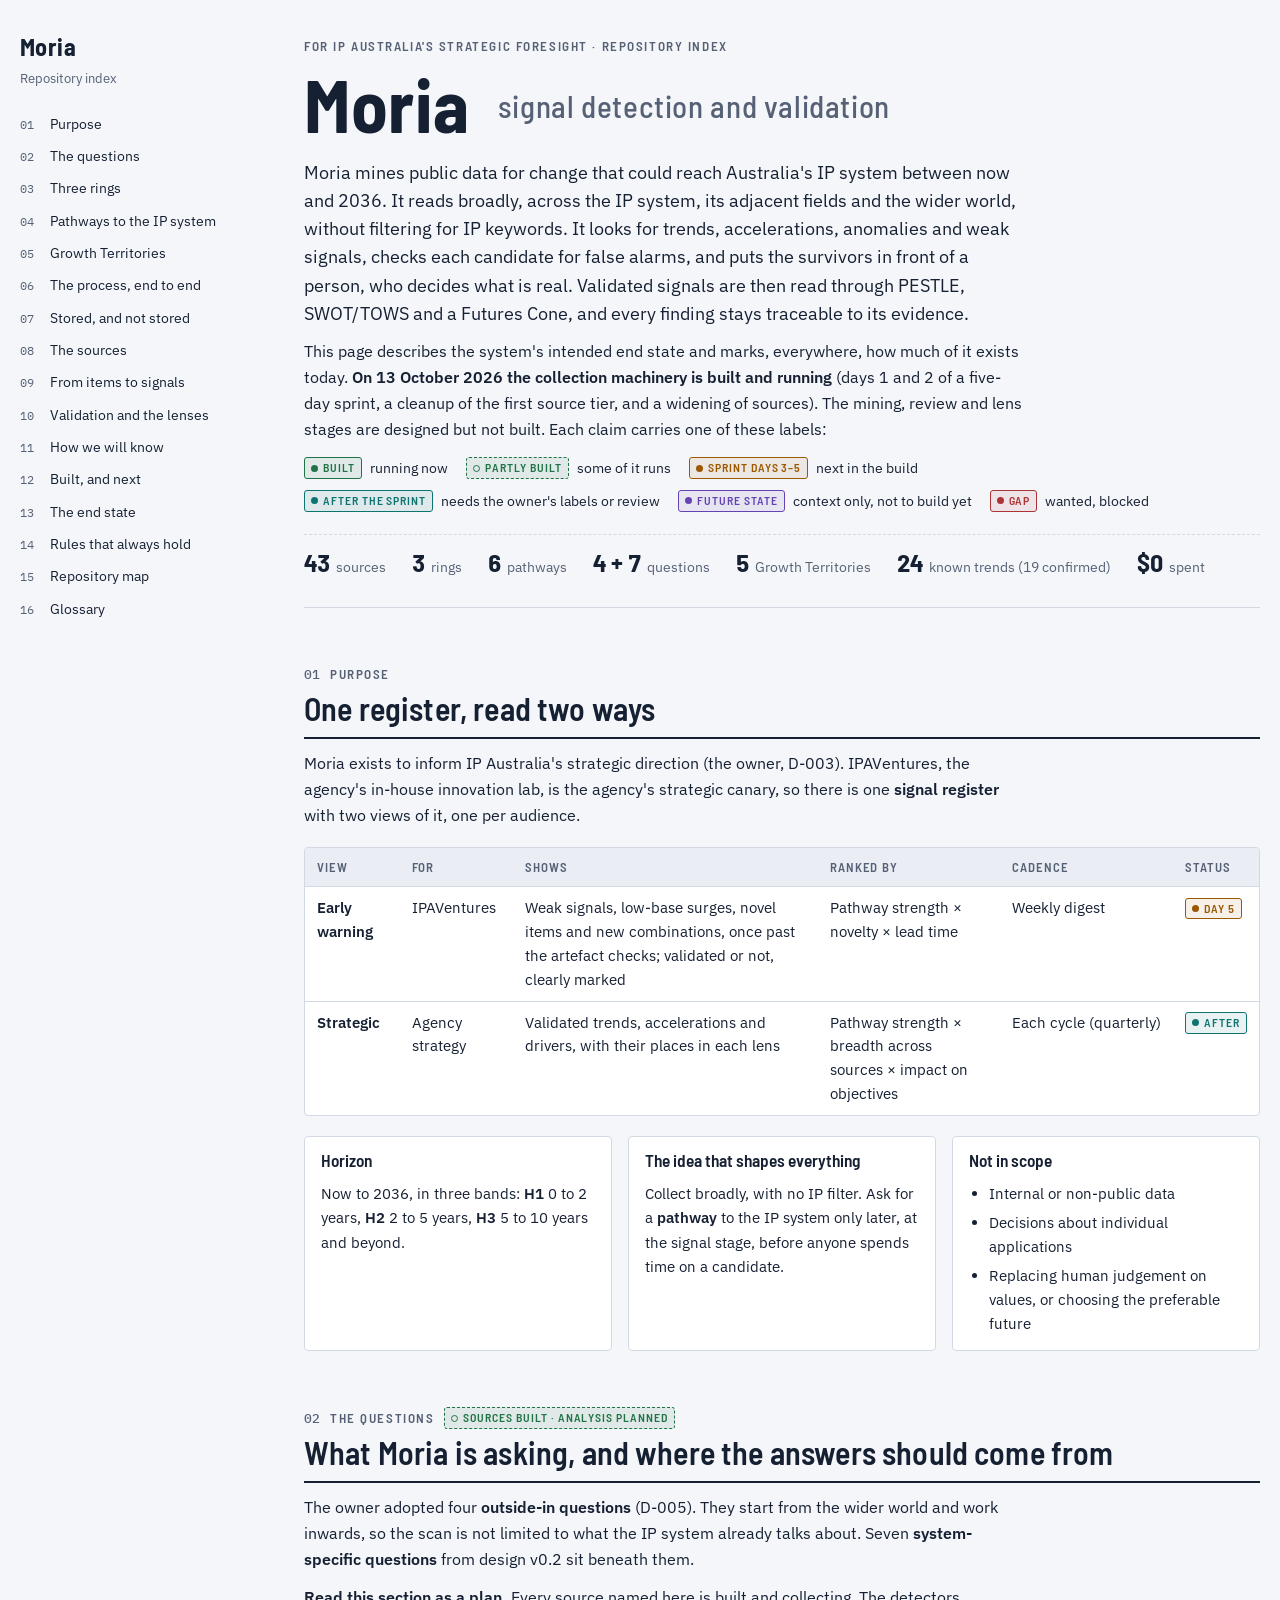
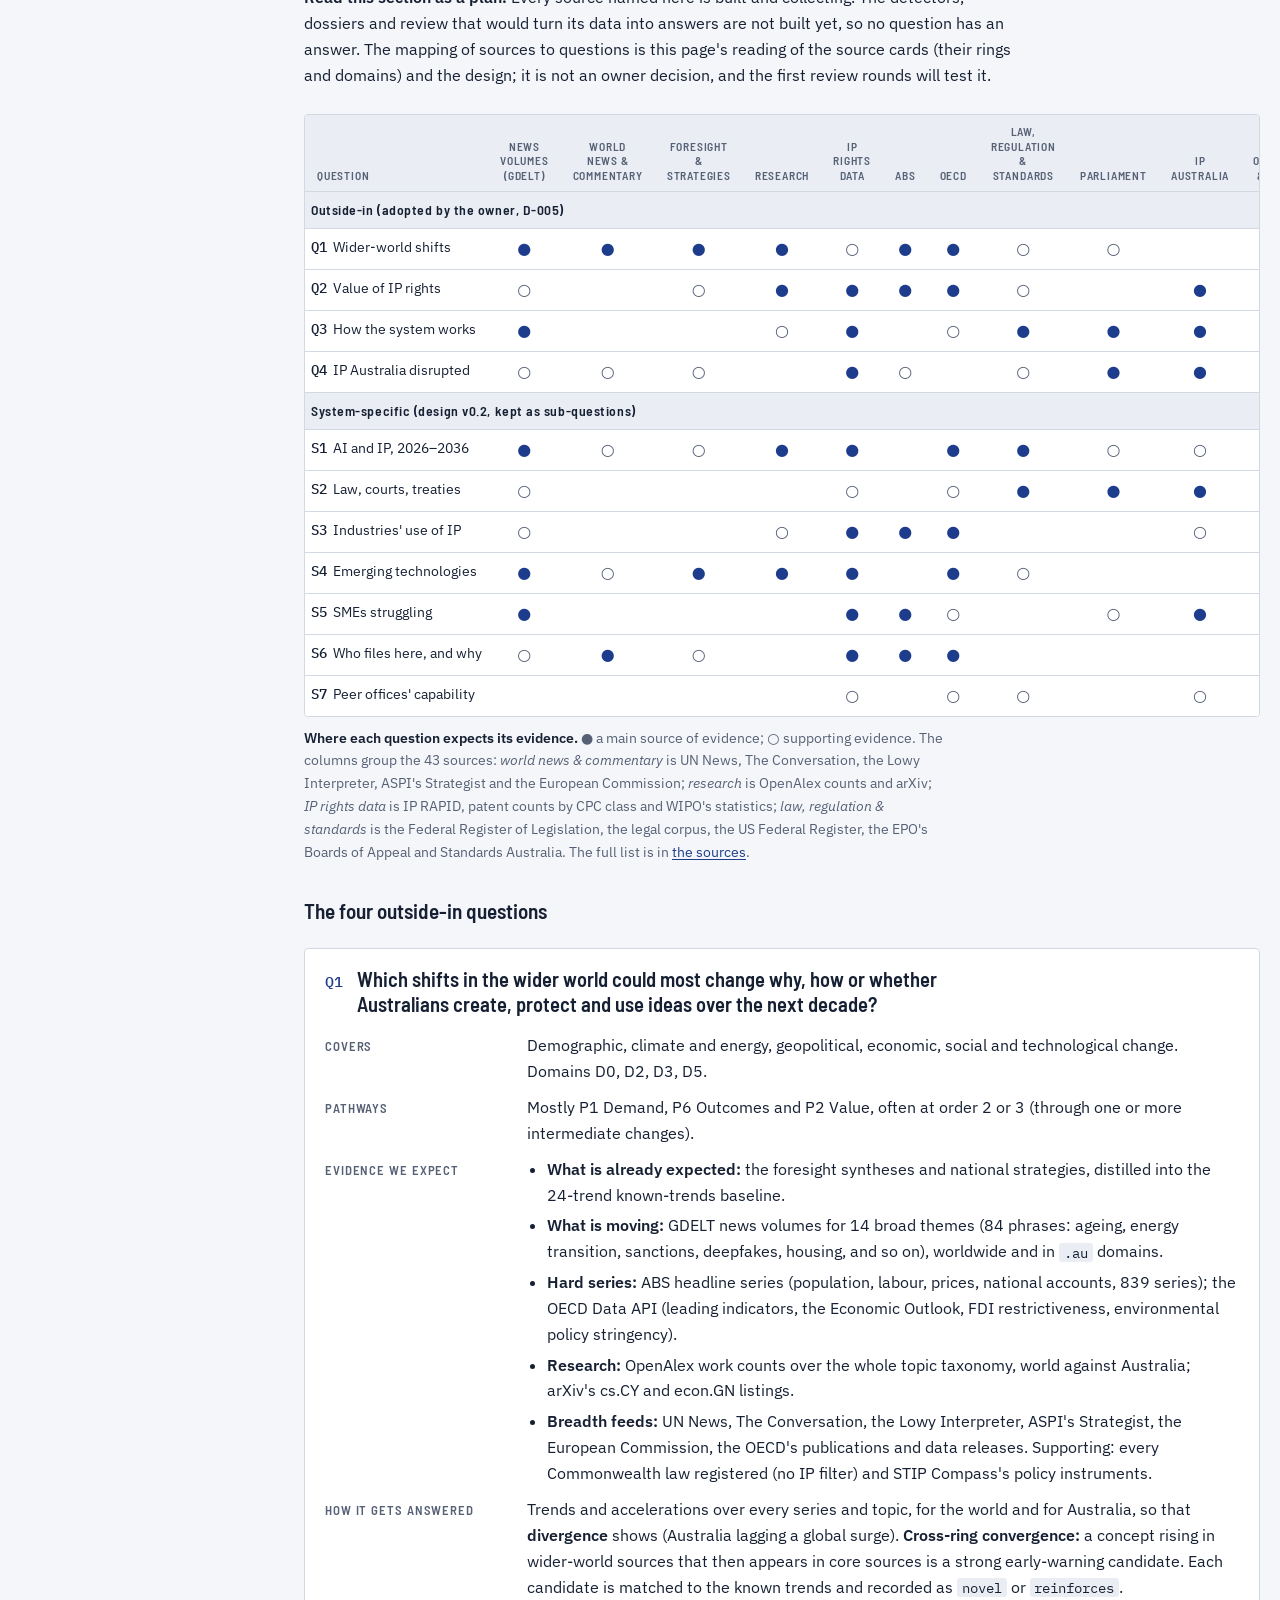
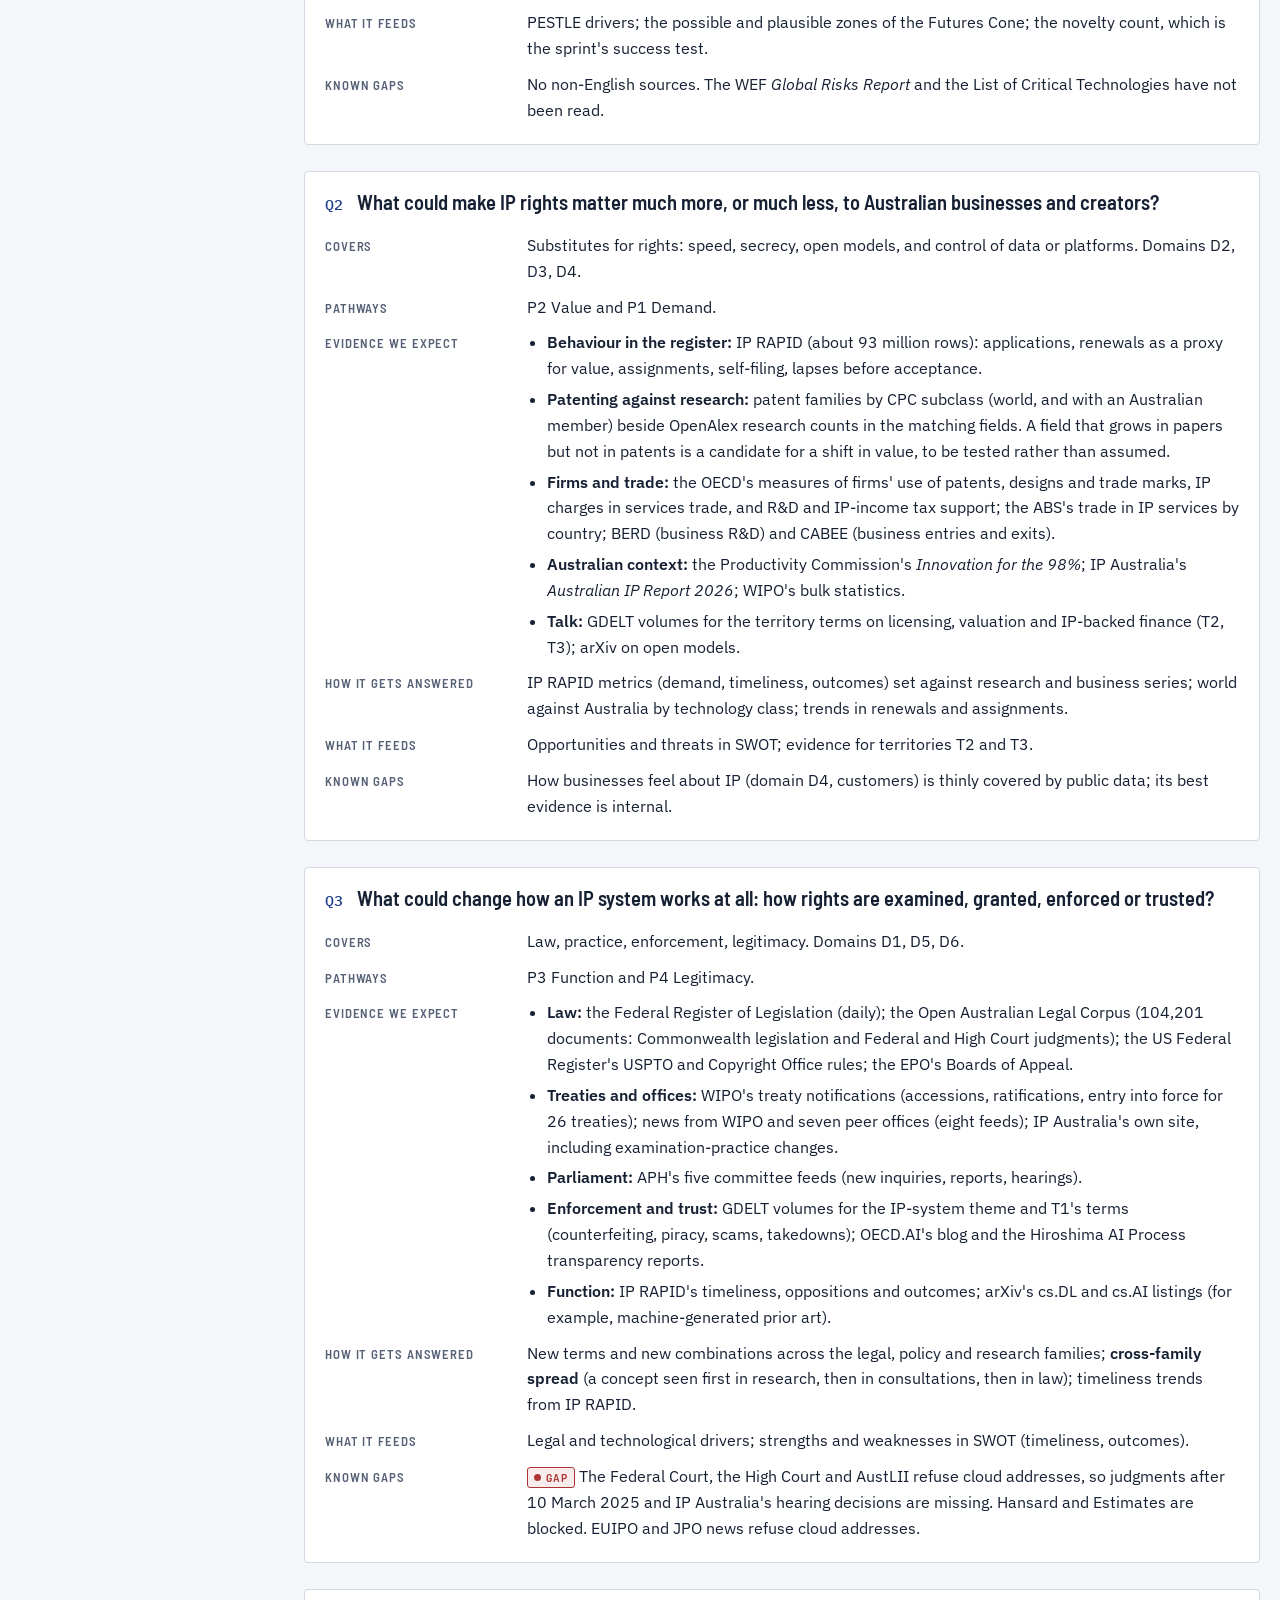
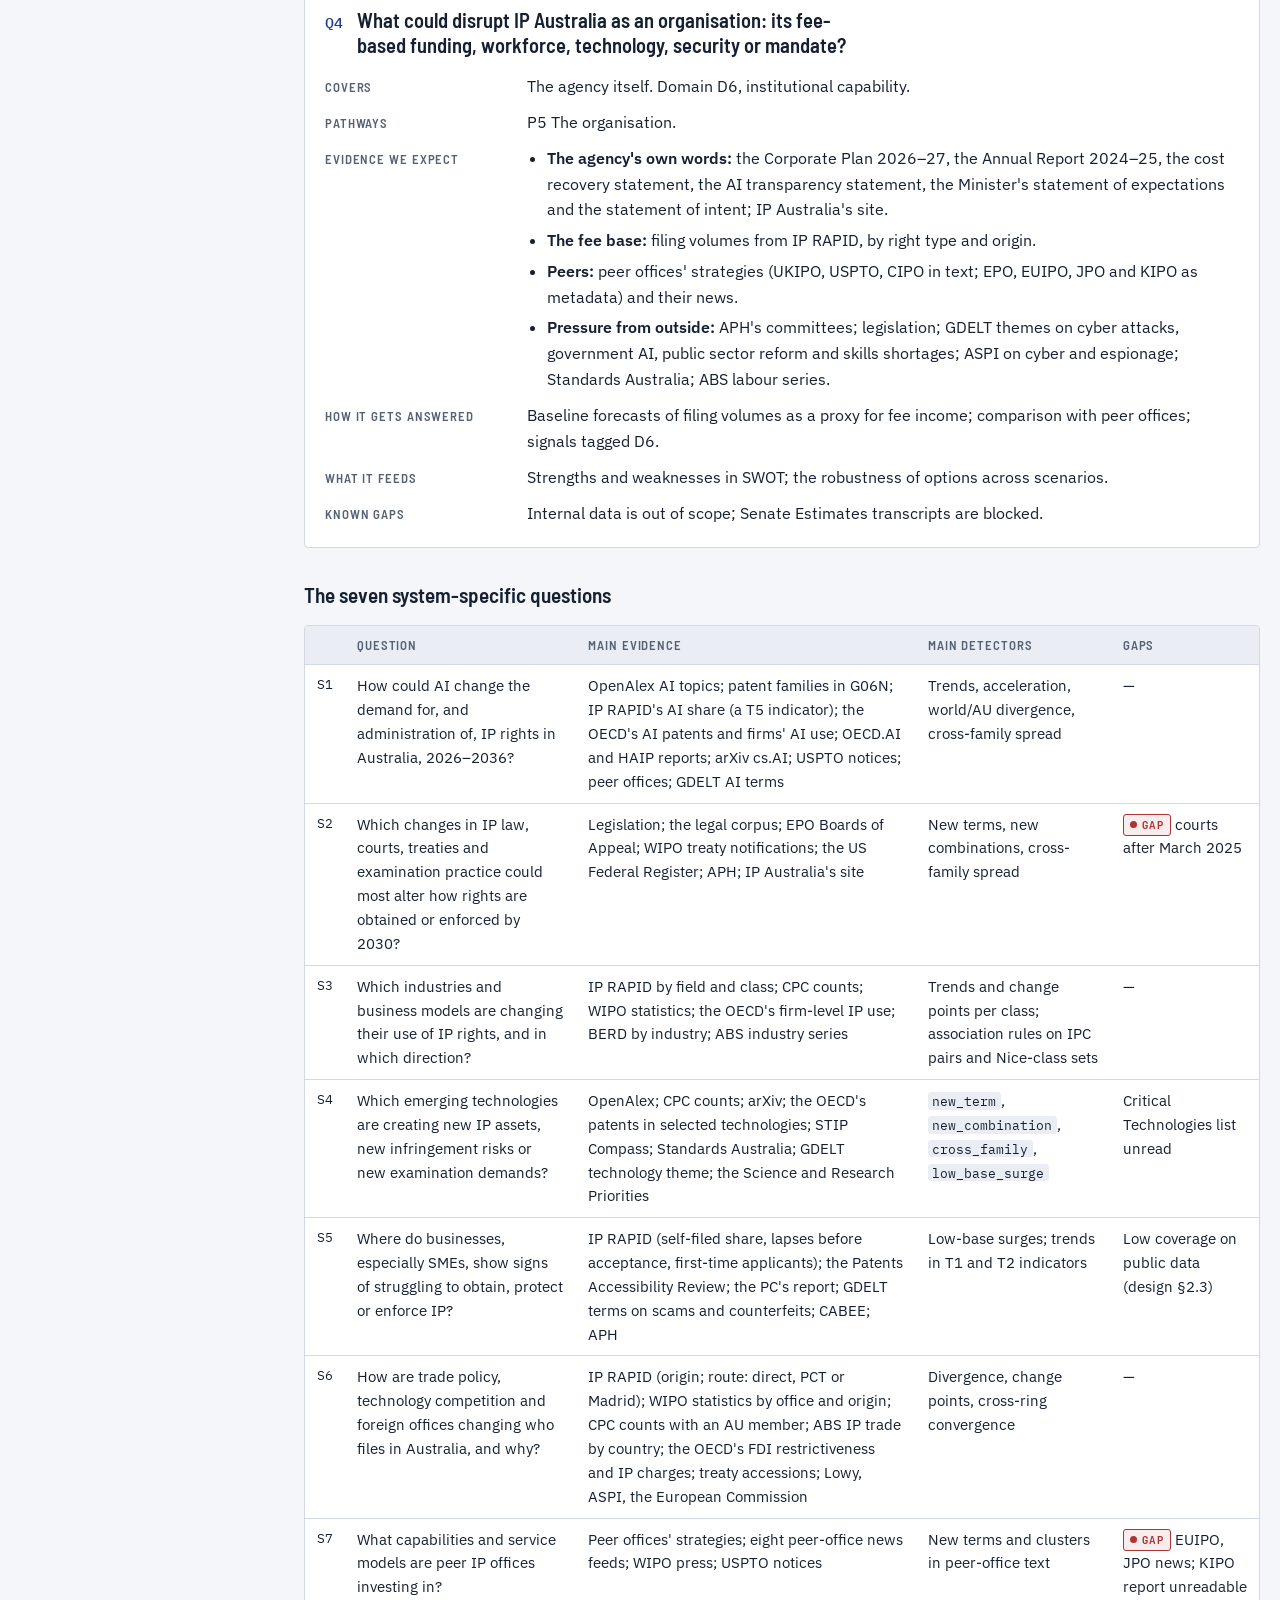
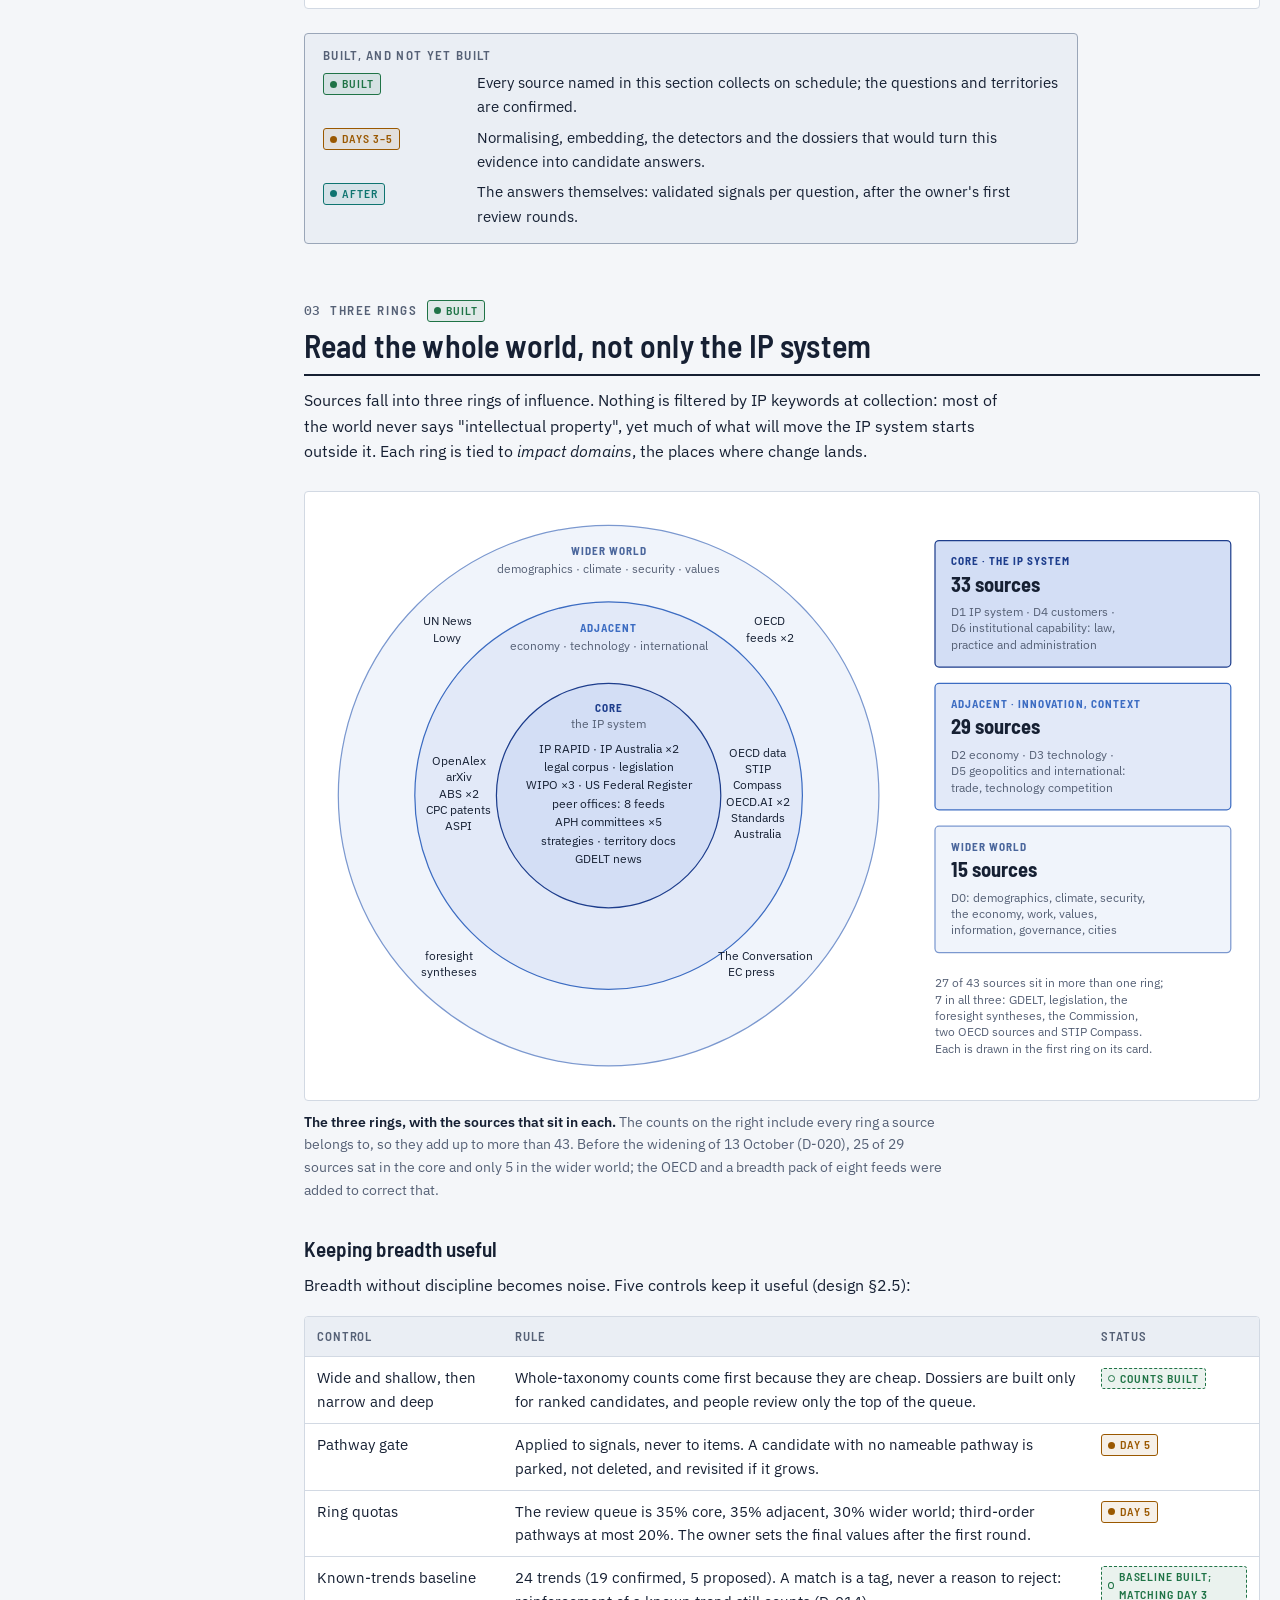
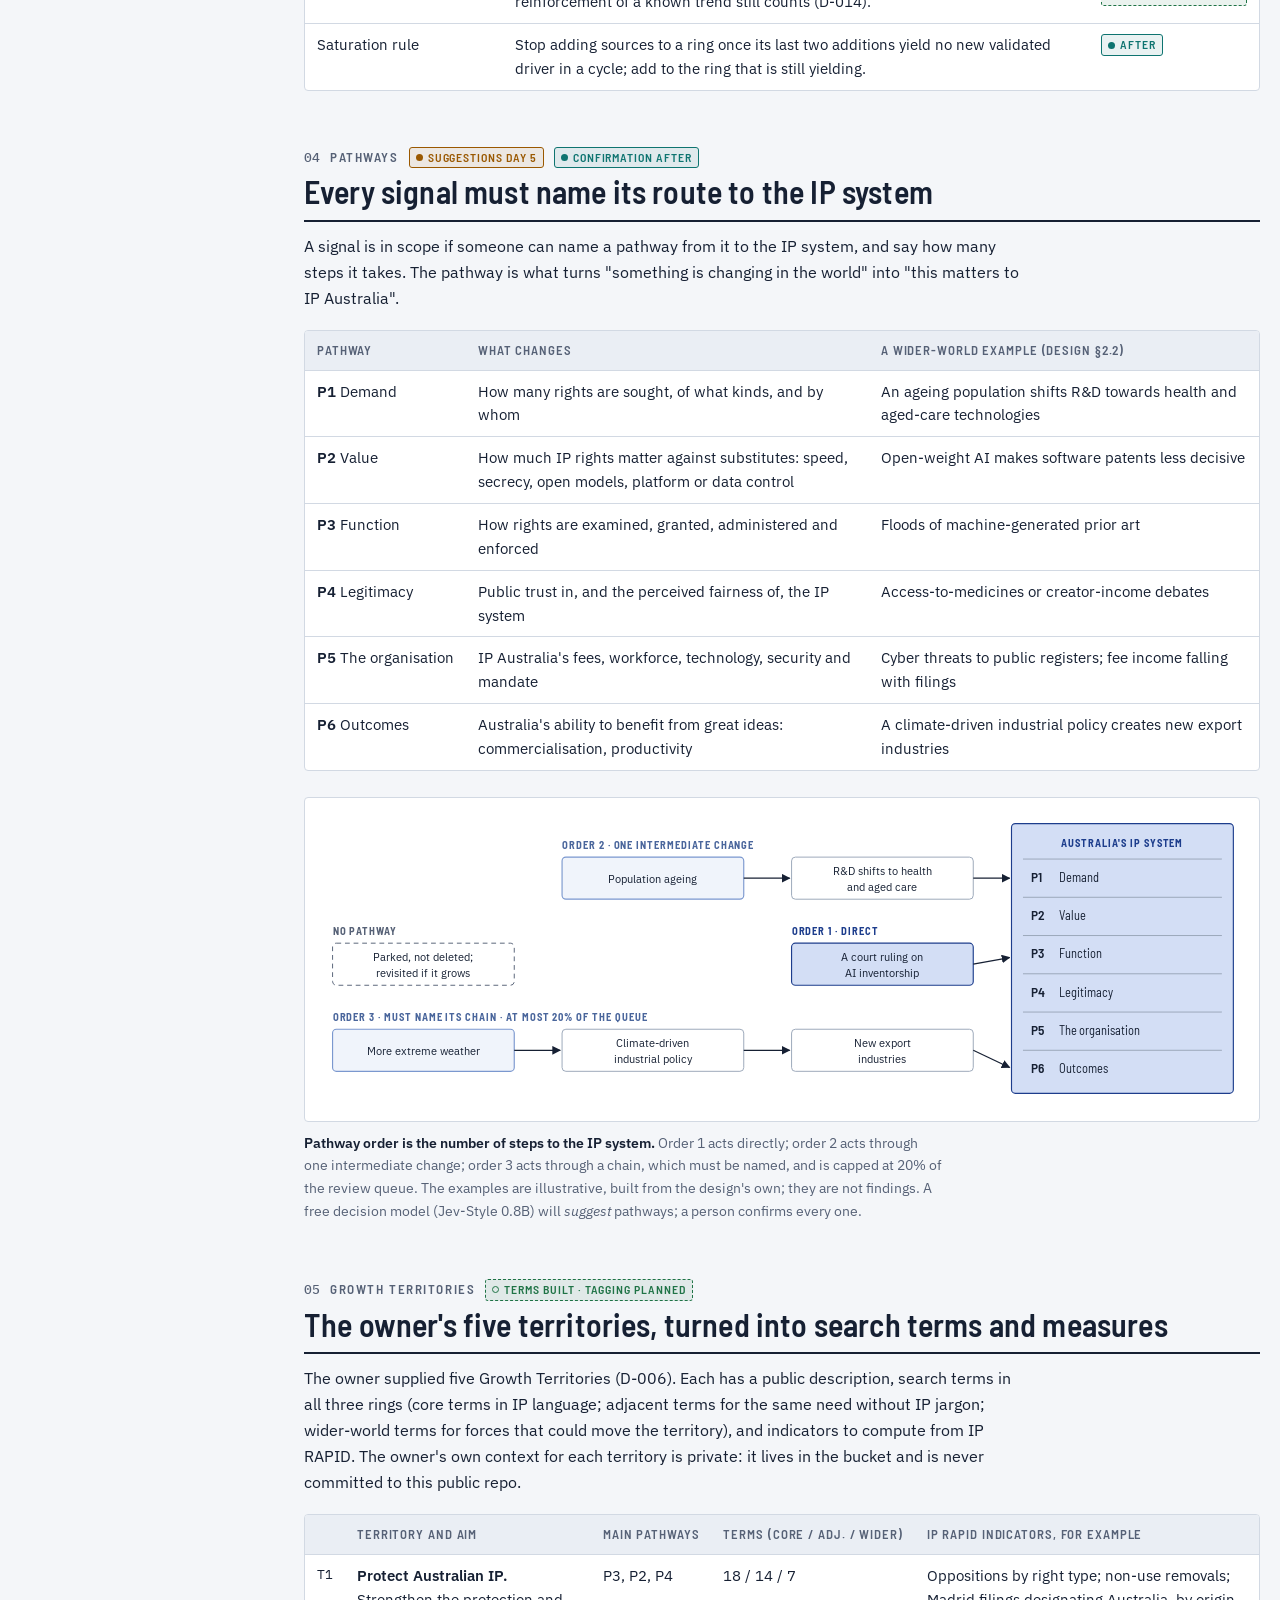
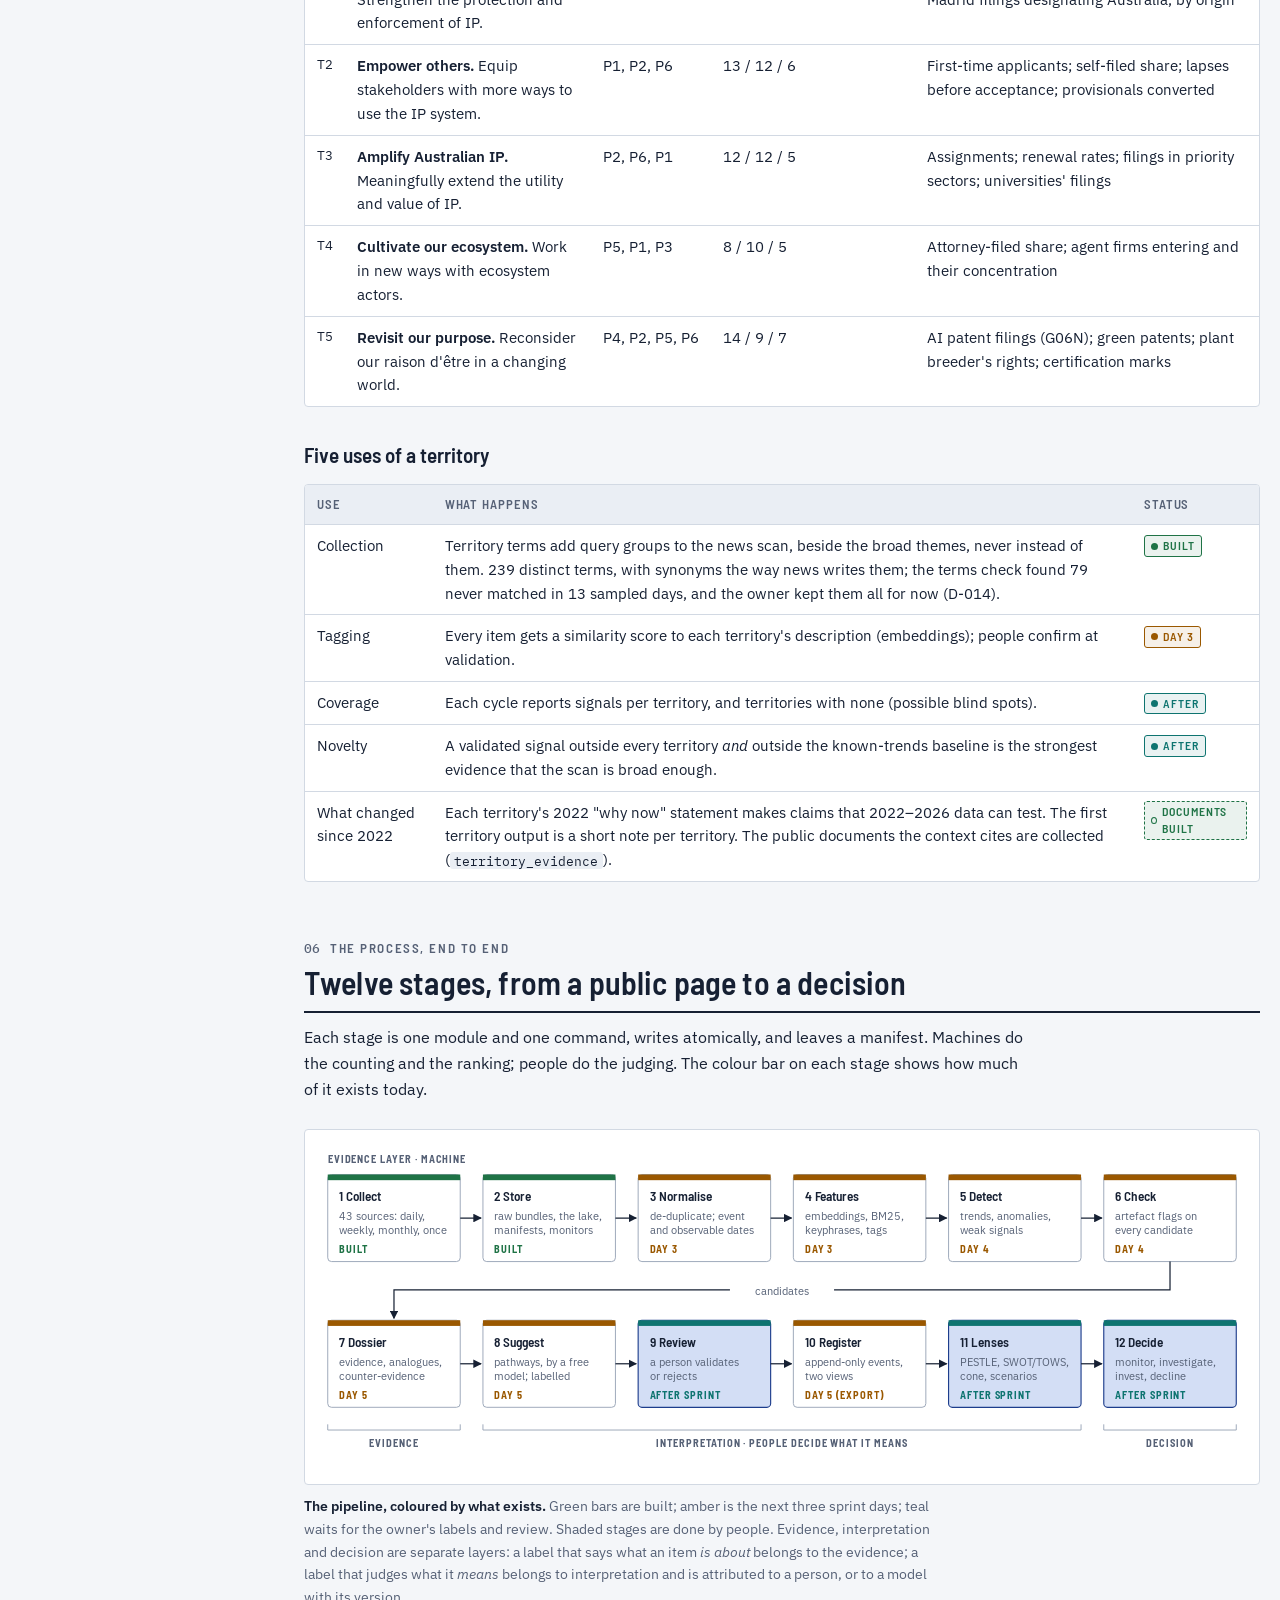
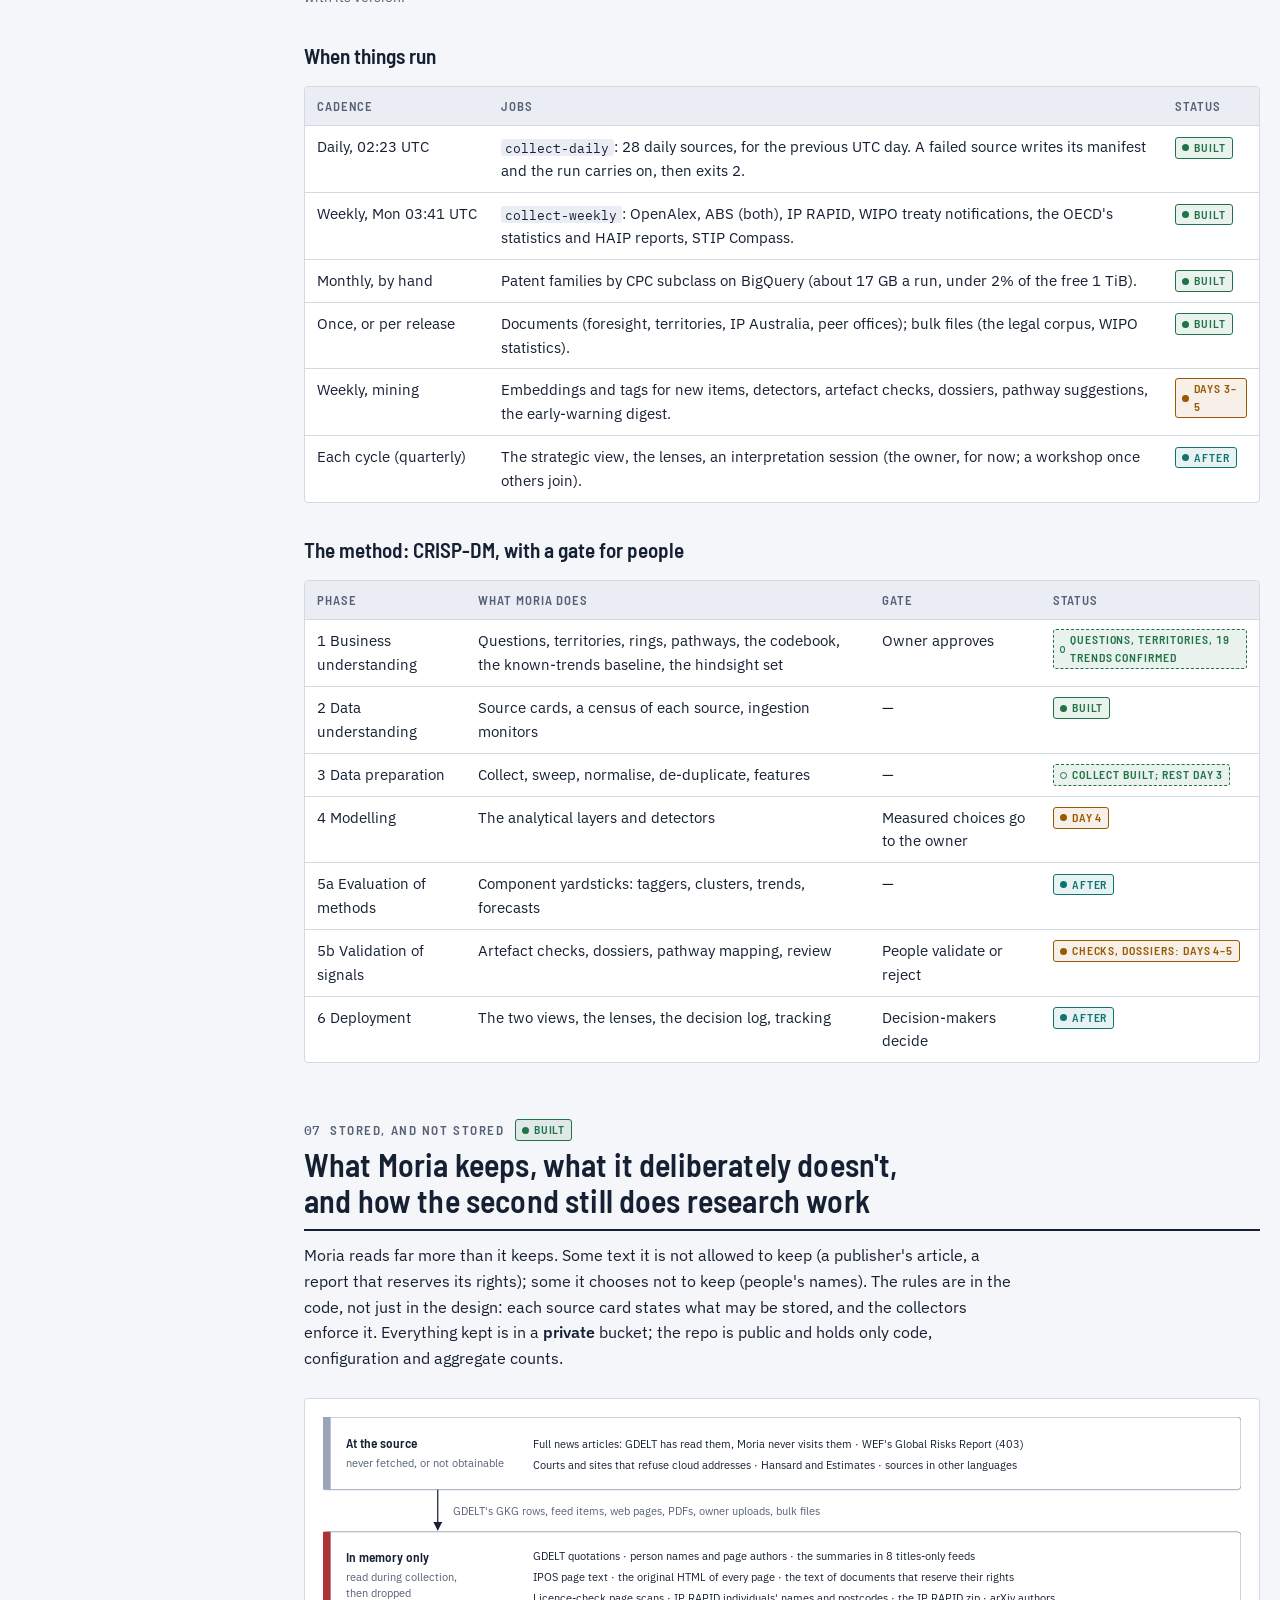
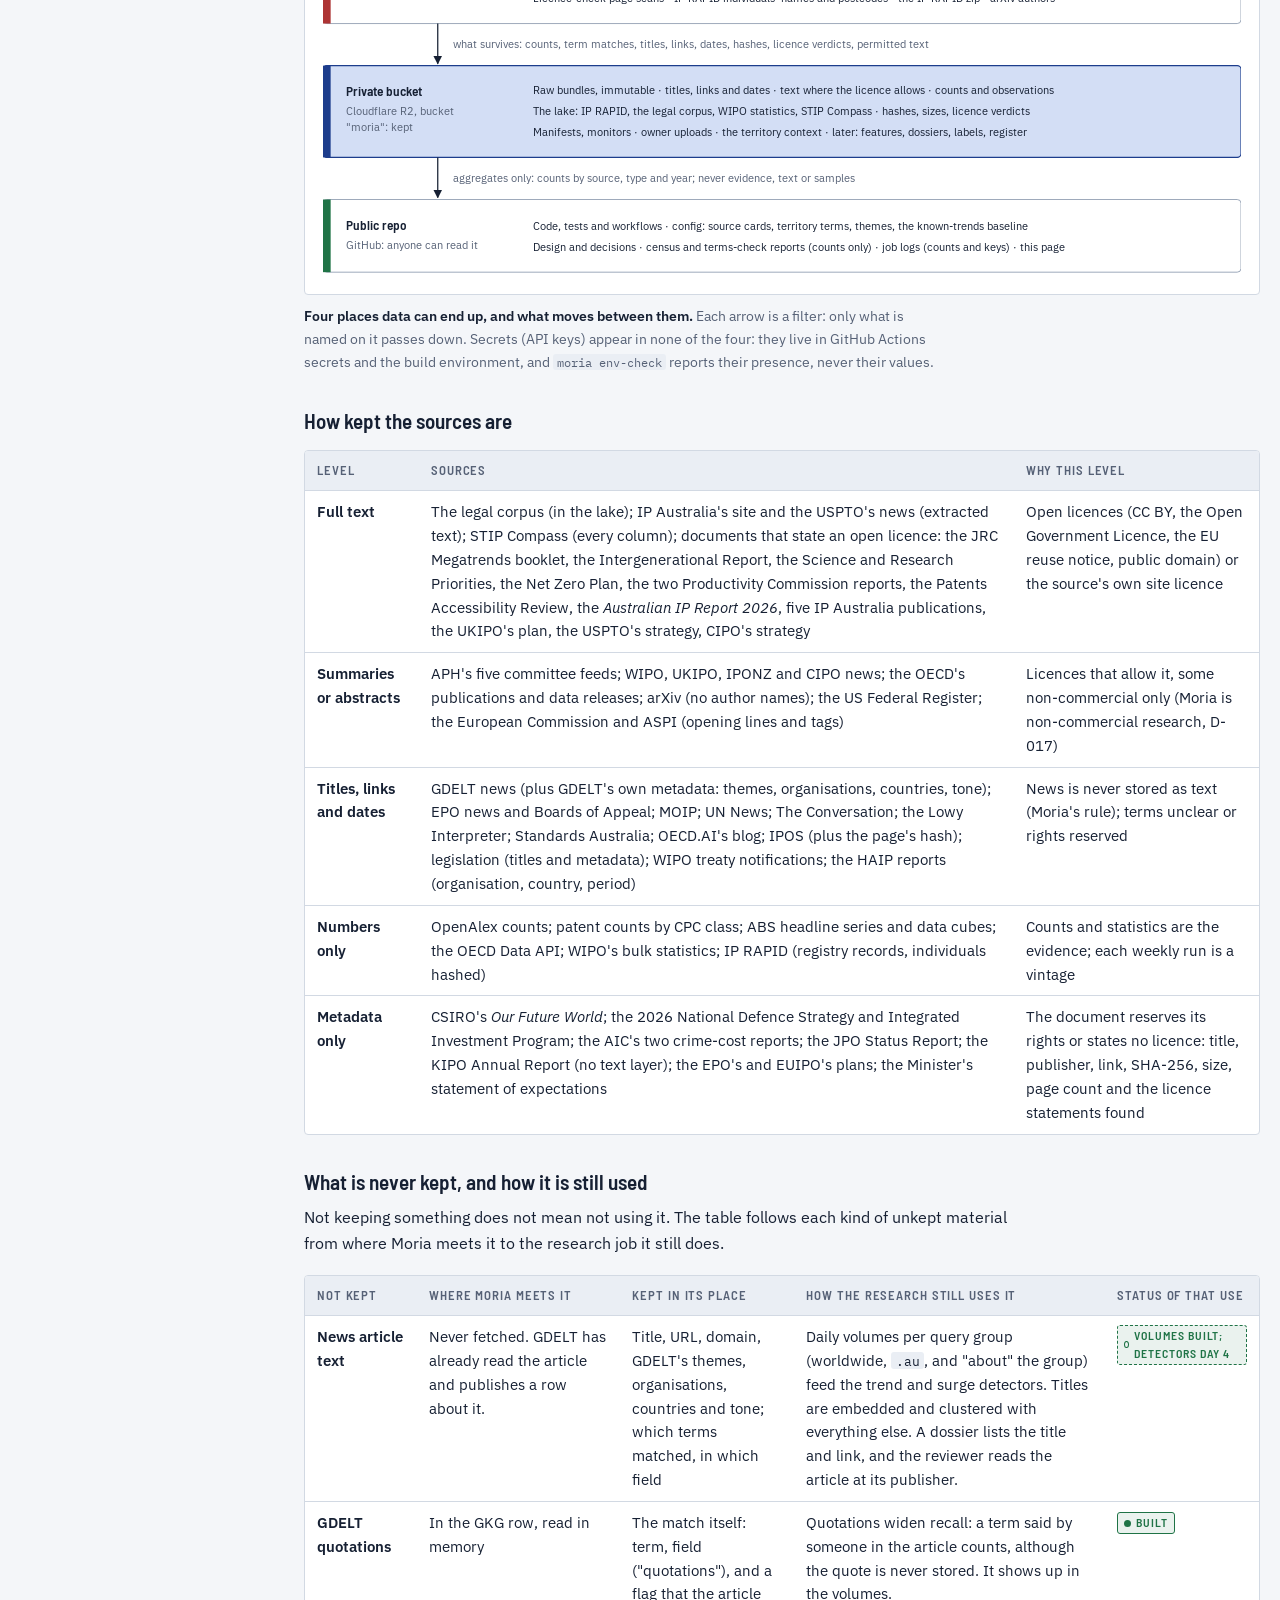
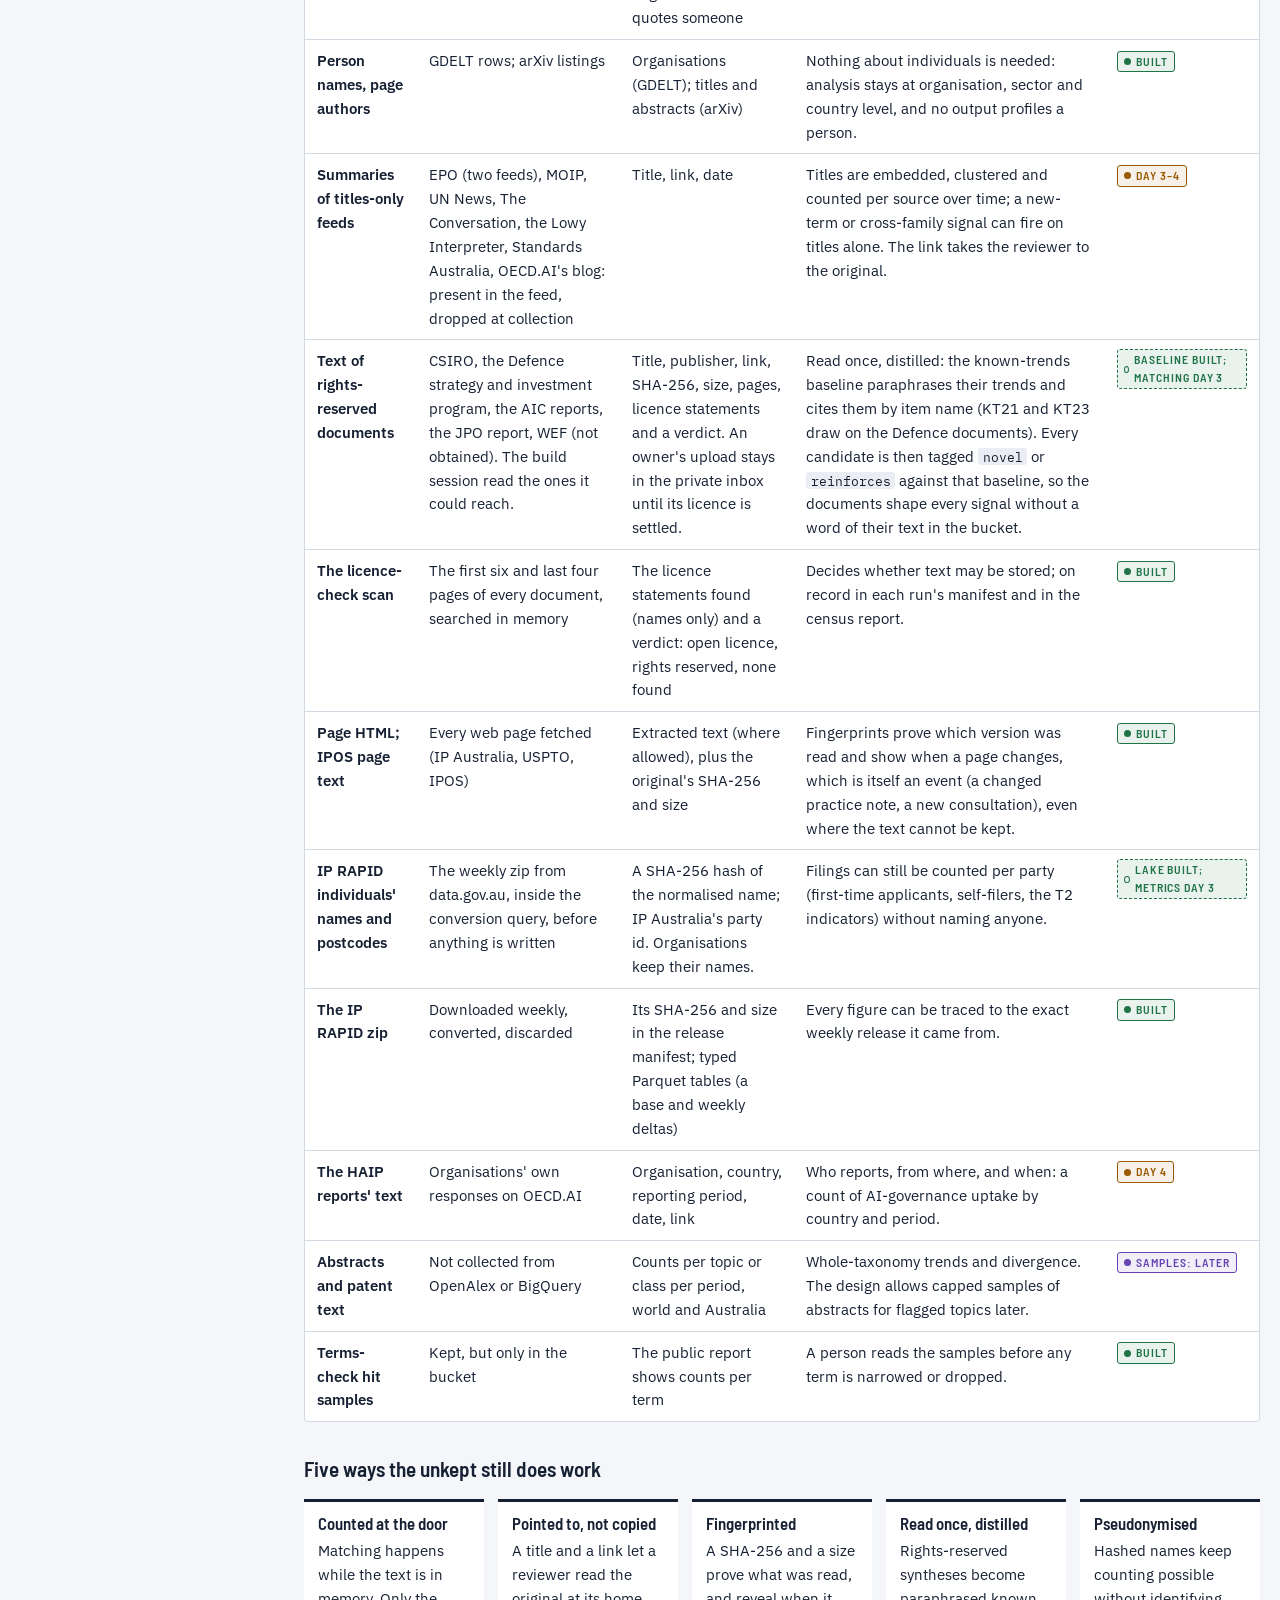
==== index.html @ cf0363a4 "Add index.html: a visual index of Moria's purpose, questions, sources and build status One self-cont" ====
<!doctype html>
<html lang="en-AU">
<head>
<meta charset="utf-8">
<meta name="viewport" content="width=device-width, initial-scale=1, viewport-fit=cover">
<title>Moria Index</title>
<meta name="description" content="What Moria is for, the questions it asks, the sources it reads, what it stores and what it deliberately does not, what is built and what is still to come.">
<link rel="preconnect" href="https://fonts.googleapis.com">
<link rel="preconnect" href="https://fonts.gstatic.com" crossorigin>
<link rel="stylesheet" href="https://fonts.googleapis.com/css2?family=Barlow+Semi+Condensed:wght@500;600;700&family=IBM+Plex+Mono:wght@400;500&family=IBM+Plex+Sans:ital,wght@0,400;0,500;0,600;1,400&display=swap">
<style>
/* Layout: a survey index. A sticky contents rail beside one reading column; diagrams and tables use the column's
   full width. Rings are one blue ramp (core darkest); build status has its own colours, never blue. */
:root {
  --bg: #f4f6f9;
  --surface: #ffffff;
  --surface-2: #eaeef4;
  --fg: #162033;
  --muted: #566176;
  --line: #d2d9e3;
  --line-strong: #9aa6b8;
  --core: #1d3d8c;
  --adj: #3c6cc2;
  --wide: #7b98cf;
  --core-t: #d3def5;
  --adj-t: #e2e9f8;
  --wide-t: #f0f4fb;
  --wide-ink: #4a669c;
  --ok: #1f7346;
  --sprint: #9a5800;
  --after: #0e7470;
  --future: #6643b3;
  --gap: #ad3434;
  --f-display: "Barlow Semi Condensed", "Arial Narrow", "Roboto Condensed", system-ui, sans-serif;
  --f-body: "IBM Plex Sans", system-ui, -apple-system, "Segoe UI", Roboto, sans-serif;
  --f-mono: "IBM Plex Mono", ui-monospace, "SFMono-Regular", Menlo, Consolas, monospace;
  color-scheme: light;
}
@media (prefers-color-scheme: dark) {
  :root:not([data-theme="light"]) {
    --bg: #0d121a; --surface: #141b26; --surface-2: #1b2432; --fg: #e2e8f0; --muted: #9ba7b9;
    --line: #2a3546; --line-strong: #4f5d72;
    --core: #a9c1ff; --adj: #7d9fe6; --wide: #5a77b2;
    --core-t: #26375e; --adj-t: #1d2b49; --wide-t: #162136; --wide-ink: #8fa8d8;
    --ok: #62cc8e; --sprint: #eea64a; --after: #4cc6c0; --future: #b59dff; --gap: #ff8b82;
    color-scheme: dark;
  }
}
:root[data-theme="dark"] {
  --bg: #0d121a; --surface: #141b26; --surface-2: #1b2432; --fg: #e2e8f0; --muted: #9ba7b9;
  --line: #2a3546; --line-strong: #4f5d72;
  --core: #a9c1ff; --adj: #7d9fe6; --wide: #5a77b2;
  --core-t: #26375e; --adj-t: #1d2b49; --wide-t: #162136; --wide-ink: #8fa8d8;
  --ok: #62cc8e; --sprint: #eea64a; --after: #4cc6c0; --future: #b59dff; --gap: #ff8b82;
  color-scheme: dark;
}

* { box-sizing: border-box; }
[hidden] { display: none !important; }
html { scroll-behavior: smooth; -webkit-text-size-adjust: 100%; }
@media (prefers-reduced-motion: reduce) { html { scroll-behavior: auto; } }
body {
  margin: 0;
  background: var(--bg);
  color: var(--fg);
  font: 400 16px/1.62 var(--f-body);
  padding-inline: 20px;
  padding-block: 0 64px;
}
a { color: var(--core); text-underline-offset: 2px; text-decoration-thickness: 1px; }
a:hover { text-decoration-thickness: 2px; }
a:focus-visible, button:focus-visible, summary:focus-visible { outline: 2px solid var(--core); outline-offset: 2px; border-radius: 2px; }
code, .mono { font-family: var(--f-mono); font-size: 0.86em; }
code { background: var(--surface-2); padding: 0.05em 0.35em; border-radius: 3px; overflow-wrap: anywhere; }
h1, h2, h3, h4 { font-family: var(--f-display); line-height: 1.12; text-wrap: balance; margin: 0; }
h2 { font-size: 2rem; font-weight: 600; letter-spacing: 0.005em; }
h3 { font-size: 1.32rem; font-weight: 600; margin-top: 2.2rem; }
h4 { font-size: 1.08rem; font-weight: 600; }
p { margin: 0.75rem 0 0; max-width: 72ch; }
ul, ol { margin: 0.75rem 0 0; padding-left: 1.25rem; max-width: 72ch; }
li + li { margin-top: 0.3rem; }
strong { font-weight: 600; }
.muted { color: var(--muted); }
.small { font-size: 0.88rem; }

/* page frame */
.layout {
  max-width: 1260px; margin: 0 auto;
  display: grid; grid-template-columns: 228px minmax(0, 1fr); gap: 56px;
}
.toc {
  position: sticky; top: 0; align-self: start; max-height: 100vh; overflow-y: auto;
  padding-block: 28px 28px; font-size: 0.9rem;
}
.toc .brand { font-family: var(--f-display); font-weight: 700; font-size: 1.5rem; letter-spacing: 0.02em; }
.toc .brand-sub { color: var(--muted); font-size: 0.8rem; margin-top: 2px; }
.toc ol { list-style: none; padding: 0; margin: 18px 0 0; counter-reset: toc; }
.toc li { margin: 0; counter-increment: toc; }
.toc li a {
  display: grid; grid-template-columns: 2.1em 1fr; padding: 4px 0; color: var(--fg); text-decoration: none;
  border-bottom: 1px solid transparent;
}
.toc li a::before { content: counter(toc, decimal-leading-zero); color: var(--muted); font-family: var(--f-mono); font-size: 0.78rem; padding-top: 2px; }
.toc li a:hover { color: var(--core); }
.toc details summary { display: none; }
main { min-width: 0; padding-block: 28px 0; }

@media (max-width: 960px) {
  .layout { grid-template-columns: minmax(0, 1fr); gap: 0; }
  .toc { position: static; max-height: none; padding-block: 16px 0; }
  .toc details { border: 1px solid var(--line); background: var(--surface); border-radius: 4px; padding: 10px 14px; }
  .toc details summary { display: block; cursor: pointer; font-weight: 600; }
  .toc .brand, .toc .brand-sub { display: none; }
}

/* header */
.masthead { padding-block: 8px 28px; border-bottom: 1px solid var(--line); }
.eyebrow {
  font-family: var(--f-display); font-weight: 600; font-size: 0.82rem; letter-spacing: 0.12em;
  text-transform: uppercase; color: var(--muted);
}
.masthead h1 { font-size: clamp(3rem, 7vw, 4.6rem); font-weight: 700; letter-spacing: 0.01em; margin-top: 6px; }
.masthead h1 span { font-weight: 500; color: var(--muted); font-size: 0.42em; letter-spacing: 0.02em; margin-left: 0.4em; vertical-align: 0.5em; }
@media (max-width: 560px) { .masthead h1 span { display: block; margin: 4px 0 0; vertical-align: baseline; font-size: 0.34em; } }
.lede { font-size: 1.14rem; line-height: 1.55; max-width: 66ch; margin-top: 12px; }
.facts {
  display: flex; flex-wrap: wrap; gap: 8px 26px; margin: 22px 0 0; padding: 14px 0 0; border-top: 1px dashed var(--line);
  font-variant-numeric: tabular-nums;
}
.facts div { display: flex; align-items: baseline; gap: 6px; }
.facts dt { font-family: var(--f-display); font-size: 1.6rem; font-weight: 700; line-height: 1; }
.facts dd { margin: 0; color: var(--muted); font-size: 0.9rem; }

/* status badges */
.st {
  display: inline-flex; align-items: center; gap: 5px; vertical-align: 0.1em;
  font-family: var(--f-display); font-weight: 600; font-size: 0.74rem; letter-spacing: 0.08em; text-transform: uppercase;
  border: 1px solid currentColor; border-radius: 3px; padding: 1px 6px; white-space: nowrap; line-height: 1.5;
  background: color-mix(in srgb, currentColor 9%, transparent);
}
.st::before { content: ""; width: 7px; height: 7px; border-radius: 50%; background: currentColor; }
.st.built { color: var(--ok); }
.st.partial { color: var(--ok); border-style: dashed; }
.st.partial::before { background: transparent; border: 1.5px solid currentColor; width: 5px; height: 5px; }
.st.sprint { color: var(--sprint); }
.st.after { color: var(--after); }
.st.future { color: var(--future); }
.st.gap { color: var(--gap); }
td .st { white-space: normal; }
.legend { display: flex; flex-wrap: wrap; gap: 10px 18px; margin-top: 14px; font-size: 0.88rem; }
.legend div { display: flex; align-items: center; gap: 8px; }

/* ring chips */
.rings { display: inline-flex; gap: 3px; vertical-align: 0.05em; }
.rg {
  display: inline-grid; place-items: center; width: 1.35em; height: 1.35em; border-radius: 3px;
  font-family: var(--f-display); font-weight: 700; font-size: 0.78rem; line-height: 1;
}
.rg.c { background: var(--core); color: var(--bg); }
.rg.a { background: var(--adj); color: var(--bg); }
.rg.w { background: var(--wide-t); color: var(--fg); border: 1px solid var(--wide); }
.rg.off { background: transparent; color: var(--line-strong); border: 1px dashed var(--line); }

/* sections */
section { padding-block: 56px 0; scroll-margin-top: 12px; }
.sec-head { display: grid; gap: 6px; padding-bottom: 10px; border-bottom: 2px solid var(--fg); max-width: none; }
.sec-head .eyebrow { display: flex; gap: 10px; align-items: center; flex-wrap: wrap; }
.sec-head .num { font-family: var(--f-mono); font-weight: 500; letter-spacing: 0; color: var(--muted); }

/* figures */
figure { margin: 26px 0 0; }
.fig-wrap { overflow-x: auto; background: var(--surface); border: 1px solid var(--line); border-radius: 4px; padding: 18px; }
figcaption { margin-top: 10px; font-size: 0.88rem; color: var(--muted); max-width: 80ch; }
figcaption strong { color: var(--fg); }
.dg { display: block; width: 100%; height: auto; min-width: 640px; color: var(--fg); font-family: var(--f-display); }
.dg text { fill: var(--fg); font-size: 13px; }
.dg .t-s { font-size: 11.5px; fill: var(--muted); font-family: var(--f-body); }
.dg .t-i { font-size: 12px; font-family: var(--f-body); }
.dg .t-b { font-weight: 600; font-size: 14px; }
.dg .t-big { font-weight: 700; font-size: 20px; }
.dg .t-cap { font-size: 11px; font-weight: 700; letter-spacing: 0.09em; }
.dg .ln { stroke: var(--fg); stroke-width: 1.3; fill: none; }
.dg .ln-m { stroke: var(--line-strong); stroke-width: 1; fill: none; }
.dg .ln-d { stroke: var(--muted); stroke-width: 1.3; fill: none; stroke-dasharray: 5 4; }
.dg .box { fill: var(--surface); stroke: var(--line-strong); stroke-width: 1; }
.dg .box-2 { fill: var(--surface-2); stroke: var(--line); stroke-width: 1; }
.dg .box-d { fill: var(--surface); stroke: var(--muted); stroke-width: 1; stroke-dasharray: 5 4; }
.dg .f-core { fill: var(--core-t); stroke: var(--core); stroke-width: 1.2; }
.dg .f-adj { fill: var(--adj-t); stroke: var(--adj); stroke-width: 1.2; }
.dg .f-wide { fill: var(--wide-t); stroke: var(--wide); stroke-width: 1.2; }
.dg .tc-core { fill: var(--core); }
.dg .tc-adj { fill: var(--adj); }
.dg .tc-wide { fill: var(--wide-ink); }
.dg .tc-gap { fill: var(--gap); }
.dg .tc-ok { fill: var(--ok); }
.dg .tc-sprint { fill: var(--sprint); }
.dg .tc-after { fill: var(--after); }
.dg .s-built { fill: var(--ok); }
.dg .s-sprint { fill: var(--sprint); }
.dg .s-after { fill: var(--after); }
.dg .s-gap { fill: var(--gap); }
.dg .s-muted { fill: var(--line-strong); }
.dg .s-core { fill: var(--core); }
.dg .proj { stroke: var(--core); stroke-width: 2.4; fill: none; }
.dg .lead { stroke: var(--line-strong); stroke-width: 1; fill: none; }

/* tables */
.tbl { overflow-x: auto; margin-top: 18px; border: 1px solid var(--line); border-radius: 4px; background: var(--surface); }
table { border-collapse: collapse; width: 100%; font-size: 0.92rem; font-variant-numeric: tabular-nums; }
th, td { text-align: left; vertical-align: top; padding: 9px 12px; border-bottom: 1px solid var(--line); }
tbody tr:last-child td { border-bottom: 0; }
th {
  font-family: var(--f-display); font-weight: 600; font-size: 0.8rem; letter-spacing: 0.07em; text-transform: uppercase;
  color: var(--muted); background: var(--surface-2); white-space: nowrap;
}
td.nw, th.nw { white-space: nowrap; }
td .mono { color: var(--muted); }
tr.grp td { background: var(--surface-2); font-family: var(--f-display); font-weight: 600; letter-spacing: 0.04em; font-size: 0.86rem; }

/* question matrix */
.matrix { min-width: 880px; }
.matrix th { white-space: normal; font-size: 0.72rem; line-height: 1.25; vertical-align: bottom; text-align: center; }
.matrix th:first-child { text-align: left; }
.matrix td { text-align: center; padding: 7px 6px; font-size: 1rem; }
.matrix td:first-child { text-align: left; font-size: 0.86rem; white-space: nowrap; }
.matrix td:first-child b { font-family: var(--f-mono); font-weight: 500; margin-right: 6px; }
.dot-p { color: var(--core); }
.dot-s { color: var(--muted); }

/* question cards */
.q { margin-top: 26px; border: 1px solid var(--line); border-radius: 4px; background: var(--surface); padding: 18px 20px 20px; }
.q-head { display: grid; grid-template-columns: auto minmax(0, 1fr); gap: 4px 14px; align-items: baseline; }
.q-id { font-family: var(--f-mono); font-weight: 500; font-size: 0.95rem; color: var(--core); }
.q-text { font-family: var(--f-display); font-size: 1.28rem; font-weight: 600; line-height: 1.22; text-wrap: balance; }
.q dl { display: grid; grid-template-columns: 11.5em minmax(0, 1fr); gap: 10px 18px; margin: 16px 0 0; }
.q dt { font-family: var(--f-display); font-weight: 600; font-size: 0.8rem; letter-spacing: 0.07em; text-transform: uppercase; color: var(--muted); padding-top: 3px; }
.q dd { margin: 0; min-width: 0; }
.q dd ul { margin: 0; }
@media (max-width: 640px) { .q dl { grid-template-columns: minmax(0, 1fr); gap: 2px 0; } .q dd { margin-bottom: 10px; } }

/* explanatory blocks */
.cols { display: grid; grid-template-columns: repeat(auto-fit, minmax(240px, 1fr)); gap: 16px; margin-top: 20px; }
.cols > div { min-width: 0; border: 1px solid var(--line); border-radius: 4px; background: var(--surface); padding: 14px 16px; }
.cols h4 { margin-bottom: 4px; }
.cols p, .cols ul { font-size: 0.93rem; }
.asbuilt {
  margin-top: 24px; border: 1px solid var(--line-strong); border-radius: 4px; background: var(--surface-2);
  padding: 14px 18px; font-size: 0.94rem; max-width: 86ch;
}
.asbuilt h4 { font-size: 0.82rem; letter-spacing: 0.1em; text-transform: uppercase; color: var(--muted); }
.asbuilt ul { margin-top: 8px; list-style: none; padding: 0; max-width: none; }
.asbuilt li { display: grid; grid-template-columns: 9.6em minmax(0, 1fr); gap: 10px; align-items: baseline; }
.asbuilt li + li { margin-top: 6px; }
.asbuilt li > .st { justify-self: start; }
@media (max-width: 560px) { .asbuilt li { grid-template-columns: minmax(0, 1fr); gap: 2px; } }
.mech { display: grid; grid-template-columns: repeat(auto-fit, minmax(160px, 1fr)); gap: 14px; margin-top: 18px; }
.mech div { min-width: 0; padding: 12px 14px; border-top: 3px solid var(--fg); background: var(--surface); }
.mech h4 { font-size: 1.05rem; }
.mech p { font-size: 0.92rem; margin-top: 6px; }

/* filter */
.filters { display: flex; flex-wrap: wrap; gap: 8px; margin-top: 16px; align-items: center; }
.filters span { font-size: 0.86rem; color: var(--muted); margin-right: 4px; }
.filters button {
  font: 600 0.82rem/1 var(--f-display); letter-spacing: 0.06em; text-transform: uppercase;
  border: 1px solid var(--line-strong); background: var(--surface); color: var(--fg); padding: 7px 11px; border-radius: 3px; cursor: pointer;
}
.filters button[aria-pressed="true"] { background: var(--fg); color: var(--bg); border-color: var(--fg); }

/* timeline */
.tl { list-style: none; padding: 0; margin: 22px 0 0; max-width: 86ch; }
.tl li { display: grid; grid-template-columns: 8.4em 18px minmax(0, 1fr); gap: 0 14px; margin: 0; }
.tl .when { font-family: var(--f-mono); font-size: 0.82rem; color: var(--muted); padding-top: 3px; text-align: right; }
.tl .rail { position: relative; }
.tl .rail::before { content: ""; position: absolute; left: 8px; top: 0; bottom: 0; width: 2px; background: var(--line); }
.tl .rail::after { content: ""; position: absolute; left: 3px; top: 7px; width: 12px; height: 12px; border-radius: 50%; background: var(--bg); border: 2px solid var(--line-strong); }
.tl li.done .rail::after { background: var(--ok); border-color: var(--ok); }
.tl li.next .rail::after { border-color: var(--sprint); background: var(--bg); }
.tl li.later .rail::after { border-color: var(--after); }
.tl li.fut .rail::after { border-color: var(--future); border-style: dashed; }
.tl .what { padding-bottom: 18px; min-width: 0; }
.tl .what h4 { display: flex; gap: 8px; flex-wrap: wrap; align-items: center; }
.tl .what p { margin-top: 4px; font-size: 0.93rem; }
@media (max-width: 560px) { .tl li { grid-template-columns: 18px minmax(0, 1fr); } .tl .when { grid-column: 2; text-align: left; order: -1; } .tl .rail { grid-row: 1 / span 2; } }

dl.gloss { display: grid; grid-template-columns: 13em minmax(0, 1fr); gap: 10px 22px; margin-top: 18px; max-width: 92ch; }
dl.gloss dt { font-weight: 600; }
dl.gloss dd { margin: 0; min-width: 0; }
@media (max-width: 640px) { dl.gloss { grid-template-columns: minmax(0, 1fr); gap: 2px; } dl.gloss dd { margin-bottom: 10px; } }

footer { margin-top: 64px; padding-top: 18px; border-top: 1px solid var(--line); font-size: 0.86rem; color: var(--muted); max-width: 86ch; }
</style>
</head>
<body>
<div class="layout">

<nav class="toc" aria-label="Contents">
  <div class="brand">Moria</div>
  <div class="brand-sub">Repository index</div>
  <details open id="toc-details">
    <summary>Contents</summary>
    <ol>
      <li><a href="#purpose">Purpose</a></li>
      <li><a href="#questions">The questions</a></li>
      <li><a href="#rings">Three rings</a></li>
      <li><a href="#pathways">Pathways to the IP system</a></li>
      <li><a href="#territories">Growth Territories</a></li>
      <li><a href="#process">The process, end to end</a></li>
      <li><a href="#storage">Stored, and not stored</a></li>
      <li><a href="#sources">The sources</a></li>
      <li><a href="#mining">From items to signals</a></li>
      <li><a href="#lenses">Validation and the lenses</a></li>
      <li><a href="#evaluation">How we will know</a></li>
      <li><a href="#progress">Built, and next</a></li>
      <li><a href="#endstate">The end state</a></li>
      <li><a href="#rules">Rules that always hold</a></li>
      <li><a href="#repo">Repository map</a></li>
      <li><a href="#glossary">Glossary</a></li>
    </ol>
  </details>
</nav>

<main>

<header class="masthead">
  <div class="eyebrow">For IP Australia's strategic foresight · repository index</div>
  <h1>Moria <span>signal detection and validation</span></h1>
  <p class="lede">Moria mines public data for change that could reach Australia's IP system between now and 2036. It reads
  broadly, across the IP system, its adjacent fields and the wider world, without filtering for IP keywords. It looks for
  trends, accelerations, anomalies and weak signals, checks each candidate for false alarms, and puts the survivors in
  front of a person, who decides what is real. Validated signals are then read through PESTLE, SWOT/TOWS and a Futures
  Cone, and every finding stays traceable to its evidence.</p>
  <p>This page describes the system's intended end state and marks, everywhere, how much of it exists today.
  <strong>On 13 October 2026 the collection machinery is built and running</strong> (days 1 and 2 of a five-day
  sprint, a cleanup of the first source tier, and a widening of sources). The mining, review and lens stages are
  designed but not built. Each claim carries one of these labels:</p>
  <div class="legend" role="list" aria-label="Status labels">
    <div role="listitem"><span class="st built">Built</span> running now</div>
    <div role="listitem"><span class="st partial">Partly built</span> some of it runs</div>
    <div role="listitem"><span class="st sprint">Sprint days 3–5</span> next in the build</div>
    <div role="listitem"><span class="st after">After the sprint</span> needs the owner's labels or review</div>
    <div role="listitem"><span class="st future">Future state</span> context only, not to build yet</div>
    <div role="listitem"><span class="st gap">Gap</span> wanted, blocked</div>
  </div>
  <dl class="facts" aria-label="Moria in figures">
    <div><dt>43</dt><dd>sources</dd></div>
    <div><dt>3</dt><dd>rings</dd></div>
    <div><dt>6</dt><dd>pathways</dd></div>
    <div><dt>4 + 7</dt><dd>questions</dd></div>
    <div><dt>5</dt><dd>Growth Territories</dd></div>
    <div><dt>24</dt><dd>known trends (19 confirmed)</dd></div>
    <div><dt>$0</dt><dd>spent</dd></div>
  </dl>
</header>

<!-- ============================================================ 1 -->
<section id="purpose">
  <div class="sec-head">
    <div class="eyebrow"><span class="num">01</span> Purpose</div>
    <h2>One register, read two ways</h2>
  </div>
  <p>Moria exists to inform IP Australia's strategic direction (the owner, D-003). IPAVentures, the agency's in-house
  innovation lab, is the agency's strategic canary, so there is one <strong>signal register</strong> with two views
  of it, one per audience.</p>
  <div class="tbl">
    <table>
      <thead><tr><th>View</th><th>For</th><th>Shows</th><th>Ranked by</th><th>Cadence</th><th>Status</th></tr></thead>
      <tbody>
        <tr><td><strong>Early warning</strong></td><td>IPAVentures</td><td>Weak signals, low-base surges, novel items and new combinations, once past the artefact checks; validated or not, clearly marked</td><td>Pathway strength × novelty × lead time</td><td class="nw">Weekly digest</td><td><span class="st sprint">Day 5</span></td></tr>
        <tr><td><strong>Strategic</strong></td><td>Agency strategy</td><td>Validated trends, accelerations and drivers, with their places in each lens</td><td>Pathway strength × breadth across sources × impact on objectives</td><td class="nw">Each cycle (quarterly)</td><td><span class="st after">After</span></td></tr>
      </tbody>
    </table>
  </div>
  <div class="cols">
    <div>
      <h4>Horizon</h4>
      <p>Now to 2036, in three bands: <strong>H1</strong> 0 to 2 years, <strong>H2</strong> 2 to 5 years,
      <strong>H3</strong> 5 to 10 years and beyond.</p>
    </div>
    <div>
      <h4>The idea that shapes everything</h4>
      <p>Collect broadly, with no IP filter. Ask for a <strong>pathway</strong> to the IP system only later, at the
      signal stage, before anyone spends time on a candidate.</p>
    </div>
    <div>
      <h4>Not in scope</h4>
      <ul class="small">
        <li>Internal or non-public data</li>
        <li>Decisions about individual applications</li>
        <li>Replacing human judgement on values, or choosing the preferable future</li>
      </ul>
    </div>
  </div>
</section>

<!-- ============================================================ 2 -->
<section id="questions">
  <div class="sec-head">
    <div class="eyebrow"><span class="num">02</span> The questions <span class="st partial">Sources built · analysis planned</span></div>
    <h2>What Moria is asking, and where the answers should come from</h2>
  </div>
  <p>The owner adopted four <strong>outside-in questions</strong> (D-005). They start from the wider world and work
  inwards, so the scan is not limited to what the IP system already talks about. Seven
  <strong>system-specific questions</strong> from design v0.2 sit beneath them.</p>
  <p><strong>Read this section as a plan.</strong> Every source named here is built and collecting. The detectors,
  dossiers and review that would turn its data into answers are not built yet, so no question has an answer. The
  mapping of sources to questions is this page's reading of the source cards (their rings and domains) and the
  design; it is not an owner decision, and the first review rounds will test it.</p>

  <figure>
    <div class="tbl" style="margin-top:0">
      <table class="matrix">
        <thead>
          <tr>
            <th>Question</th>
            <th>News volumes<br>(GDELT)</th>
            <th>World news &amp; commentary</th>
            <th>Foresight &amp; strategies</th>
            <th>Research</th>
            <th>IP rights data</th>
            <th>ABS</th>
            <th>OECD</th>
            <th>Law, regulation &amp; standards</th>
            <th>Parliament</th>
            <th>IP Australia</th>
            <th>Peer offices &amp; WIPO</th>
          </tr>
        </thead>
        <tbody>
          <tr class="grp"><td colspan="12">Outside-in (adopted by the owner, D-005)</td></tr>
          <tr><td><b>Q1</b>Wider-world shifts</td><td class="dot-p">●</td><td class="dot-p">●</td><td class="dot-p">●</td><td class="dot-p">●</td><td class="dot-s">○</td><td class="dot-p">●</td><td class="dot-p">●</td><td class="dot-s">○</td><td class="dot-s">○</td><td></td><td></td></tr>
          <tr><td><b>Q2</b>Value of IP rights</td><td class="dot-s">○</td><td></td><td class="dot-s">○</td><td class="dot-p">●</td><td class="dot-p">●</td><td class="dot-p">●</td><td class="dot-p">●</td><td class="dot-s">○</td><td></td><td class="dot-p">●</td><td class="dot-s">○</td></tr>
          <tr><td><b>Q3</b>How the system works</td><td class="dot-p">●</td><td></td><td></td><td class="dot-s">○</td><td class="dot-p">●</td><td></td><td class="dot-s">○</td><td class="dot-p">●</td><td class="dot-p">●</td><td class="dot-p">●</td><td class="dot-p">●</td></tr>
          <tr><td><b>Q4</b>IP Australia disrupted</td><td class="dot-s">○</td><td class="dot-s">○</td><td class="dot-s">○</td><td></td><td class="dot-p">●</td><td class="dot-s">○</td><td></td><td class="dot-s">○</td><td class="dot-p">●</td><td class="dot-p">●</td><td class="dot-p">●</td></tr>
          <tr class="grp"><td colspan="12">System-specific (design v0.2, kept as sub-questions)</td></tr>
          <tr><td><b>S1</b>AI and IP, 2026–2036</td><td class="dot-p">●</td><td class="dot-s">○</td><td class="dot-s">○</td><td class="dot-p">●</td><td class="dot-p">●</td><td></td><td class="dot-p">●</td><td class="dot-p">●</td><td class="dot-s">○</td><td class="dot-s">○</td><td class="dot-p">●</td></tr>
          <tr><td><b>S2</b>Law, courts, treaties</td><td class="dot-s">○</td><td></td><td></td><td></td><td class="dot-s">○</td><td></td><td class="dot-s">○</td><td class="dot-p">●</td><td class="dot-p">●</td><td class="dot-p">●</td><td class="dot-p">●</td></tr>
          <tr><td><b>S3</b>Industries' use of IP</td><td class="dot-s">○</td><td></td><td></td><td class="dot-s">○</td><td class="dot-p">●</td><td class="dot-p">●</td><td class="dot-p">●</td><td></td><td></td><td class="dot-s">○</td><td class="dot-s">○</td></tr>
          <tr><td><b>S4</b>Emerging technologies</td><td class="dot-p">●</td><td class="dot-s">○</td><td class="dot-p">●</td><td class="dot-p">●</td><td class="dot-p">●</td><td></td><td class="dot-p">●</td><td class="dot-s">○</td><td></td><td></td><td class="dot-s">○</td></tr>
          <tr><td><b>S5</b>SMEs struggling</td><td class="dot-p">●</td><td></td><td></td><td></td><td class="dot-p">●</td><td class="dot-p">●</td><td class="dot-s">○</td><td></td><td class="dot-s">○</td><td class="dot-p">●</td><td></td></tr>
          <tr><td><b>S6</b>Who files here, and why</td><td class="dot-s">○</td><td class="dot-p">●</td><td class="dot-s">○</td><td></td><td class="dot-p">●</td><td class="dot-p">●</td><td class="dot-p">●</td><td></td><td></td><td></td><td class="dot-p">●</td></tr>
          <tr><td><b>S7</b>Peer offices' capability</td><td></td><td></td><td></td><td></td><td class="dot-s">○</td><td></td><td class="dot-s">○</td><td class="dot-s">○</td><td></td><td class="dot-s">○</td><td class="dot-p">●</td></tr>
        </tbody>
      </table>
    </div>
    <figcaption><strong>Where each question expects its evidence.</strong> ● a main source of evidence; ○ supporting
    evidence. The columns group the 43 sources: <em>world news &amp; commentary</em> is UN News, The Conversation,
    the Lowy Interpreter, ASPI's Strategist and the European Commission; <em>research</em> is OpenAlex counts and arXiv;
    <em>IP rights data</em> is IP RAPID, patent counts by CPC class and WIPO's statistics; <em>law, regulation &amp;
    standards</em> is the Federal Register of Legislation, the legal corpus, the US Federal Register, the EPO's Boards of
    Appeal and Standards Australia. The full list is in <a href="#sources">the sources</a>.</figcaption>
  </figure>

  <h3>The four outside-in questions</h3>

  <article class="q" id="q1">
    <div class="q-head"><span class="q-id">Q1</span><div class="q-text">Which shifts in the wider world could most change why, how or whether Australians create, protect and use ideas over the next decade?</div></div>
    <dl>
      <dt>Covers</dt><dd>Demographic, climate and energy, geopolitical, economic, social and technological change. Domains D0, D2, D3, D5.</dd>
      <dt>Pathways</dt><dd>Mostly P1 Demand, P6 Outcomes and P2 Value, often at order 2 or 3 (through one or more intermediate changes).</dd>
      <dt>Evidence we expect</dt><dd>
        <ul>
          <li><strong>What is already expected:</strong> the foresight syntheses and national strategies, distilled into the 24-trend known-trends baseline.</li>
          <li><strong>What is moving:</strong> GDELT news volumes for 14 broad themes (84 phrases: ageing, energy transition, sanctions, deepfakes, housing, and so on), worldwide and in <code>.au</code> domains.</li>
          <li><strong>Hard series:</strong> ABS headline series (population, labour, prices, national accounts, 839 series); the OECD Data API (leading indicators, the Economic Outlook, FDI restrictiveness, environmental policy stringency).</li>
          <li><strong>Research:</strong> OpenAlex work counts over the whole topic taxonomy, world against Australia; arXiv's cs.CY and econ.GN listings.</li>
          <li><strong>Breadth feeds:</strong> UN News, The Conversation, the Lowy Interpreter, ASPI's Strategist, the European Commission, the OECD's publications and data releases. Supporting: every Commonwealth law registered (no IP filter) and STIP Compass's policy instruments.</li>
        </ul></dd>
      <dt>How it gets answered</dt><dd>Trends and accelerations over every series and topic, for the world and for Australia, so that <strong>divergence</strong> shows (Australia lagging a global surge). <strong>Cross-ring convergence:</strong> a concept rising in wider-world sources that then appears in core sources is a strong early-warning candidate. Each candidate is matched to the known trends and recorded as <code>novel</code> or <code>reinforces</code>.</dd>
      <dt>What it feeds</dt><dd>PESTLE drivers; the possible and plausible zones of the Futures Cone; the novelty count, which is the sprint's success test.</dd>
      <dt>Known gaps</dt><dd>No non-English sources. The WEF <em>Global Risks Report</em> and the List of Critical Technologies have not been read.</dd>
    </dl>
  </article>

  <article class="q" id="q2">
    <div class="q-head"><span class="q-id">Q2</span><div class="q-text">What could make IP rights matter much more, or much less, to Australian businesses and creators?</div></div>
    <dl>
      <dt>Covers</dt><dd>Substitutes for rights: speed, secrecy, open models, and control of data or platforms. Domains D2, D3, D4.</dd>
      <dt>Pathways</dt><dd>P2 Value and P1 Demand.</dd>
      <dt>Evidence we expect</dt><dd>
        <ul>
          <li><strong>Behaviour in the register:</strong> IP RAPID (about 93 million rows): applications, renewals as a proxy for value, assignments, self-filing, lapses before acceptance.</li>
          <li><strong>Patenting against research:</strong> patent families by CPC subclass (world, and with an Australian member) beside OpenAlex research counts in the matching fields. A field that grows in papers but not in patents is a candidate for a shift in value, to be tested rather than assumed.</li>
          <li><strong>Firms and trade:</strong> the OECD's measures of firms' use of patents, designs and trade marks, IP charges in services trade, and R&amp;D and IP-income tax support; the ABS's trade in IP services by country; BERD (business R&amp;D) and CABEE (business entries and exits).</li>
          <li><strong>Australian context:</strong> the Productivity Commission's <em>Innovation for the 98%</em>; IP Australia's <em>Australian IP Report 2026</em>; WIPO's bulk statistics.</li>
          <li><strong>Talk:</strong> GDELT volumes for the territory terms on licensing, valuation and IP-backed finance (T2, T3); arXiv on open models.</li>
        </ul></dd>
      <dt>How it gets answered</dt><dd>IP RAPID metrics (demand, timeliness, outcomes) set against research and business series; world against Australia by technology class; trends in renewals and assignments.</dd>
      <dt>What it feeds</dt><dd>Opportunities and threats in SWOT; evidence for territories T2 and T3.</dd>
      <dt>Known gaps</dt><dd>How businesses feel about IP (domain D4, customers) is thinly covered by public data; its best evidence is internal.</dd>
    </dl>
  </article>

  <article class="q" id="q3">
    <div class="q-head"><span class="q-id">Q3</span><div class="q-text">What could change how an IP system works at all: how rights are examined, granted, enforced or trusted?</div></div>
    <dl>
      <dt>Covers</dt><dd>Law, practice, enforcement, legitimacy. Domains D1, D5, D6.</dd>
      <dt>Pathways</dt><dd>P3 Function and P4 Legitimacy.</dd>
      <dt>Evidence we expect</dt><dd>
        <ul>
          <li><strong>Law:</strong> the Federal Register of Legislation (daily); the Open Australian Legal Corpus (104,201 documents: Commonwealth legislation and Federal and High Court judgments); the US Federal Register's USPTO and Copyright Office rules; the EPO's Boards of Appeal.</li>
          <li><strong>Treaties and offices:</strong> WIPO's treaty notifications (accessions, ratifications, entry into force for 26 treaties); news from WIPO and seven peer offices (eight feeds); IP Australia's own site, including examination-practice changes.</li>
          <li><strong>Parliament:</strong> APH's five committee feeds (new inquiries, reports, hearings).</li>
          <li><strong>Enforcement and trust:</strong> GDELT volumes for the IP-system theme and T1's terms (counterfeiting, piracy, scams, takedowns); OECD.AI's blog and the Hiroshima AI Process transparency reports.</li>
          <li><strong>Function:</strong> IP RAPID's timeliness, oppositions and outcomes; arXiv's cs.DL and cs.AI listings (for example, machine-generated prior art).</li>
        </ul></dd>
      <dt>How it gets answered</dt><dd>New terms and new combinations across the legal, policy and research families; <strong>cross-family spread</strong> (a concept seen first in research, then in consultations, then in law); timeliness trends from IP RAPID.</dd>
      <dt>What it feeds</dt><dd>Legal and technological drivers; strengths and weaknesses in SWOT (timeliness, outcomes).</dd>
      <dt>Known gaps</dt><dd><span class="st gap">Gap</span> The Federal Court, the High Court and AustLII refuse cloud addresses, so judgments after 10 March 2025 and IP Australia's hearing decisions are missing. Hansard and Estimates are blocked. EUIPO and JPO news refuse cloud addresses.</dd>
    </dl>
  </article>

  <article class="q" id="q4">
    <div class="q-head"><span class="q-id">Q4</span><div class="q-text">What could disrupt IP Australia as an organisation: its fee-based funding, workforce, technology, security or mandate?</div></div>
    <dl>
      <dt>Covers</dt><dd>The agency itself. Domain D6, institutional capability.</dd>
      <dt>Pathways</dt><dd>P5 The organisation.</dd>
      <dt>Evidence we expect</dt><dd>
        <ul>
          <li><strong>The agency's own words:</strong> the Corporate Plan 2026–27, the Annual Report 2024–25, the cost recovery statement, the AI transparency statement, the Minister's statement of expectations and the statement of intent; IP Australia's site.</li>
          <li><strong>The fee base:</strong> filing volumes from IP RAPID, by right type and origin.</li>
          <li><strong>Peers:</strong> peer offices' strategies (UKIPO, USPTO, CIPO in text; EPO, EUIPO, JPO and KIPO as metadata) and their news.</li>
          <li><strong>Pressure from outside:</strong> APH's committees; legislation; GDELT themes on cyber attacks, government AI, public sector reform and skills shortages; ASPI on cyber and espionage; Standards Australia; ABS labour series.</li>
        </ul></dd>
      <dt>How it gets answered</dt><dd>Baseline forecasts of filing volumes as a proxy for fee income; comparison with peer offices; signals tagged D6.</dd>
      <dt>What it feeds</dt><dd>Strengths and weaknesses in SWOT; the robustness of options across scenarios.</dd>
      <dt>Known gaps</dt><dd>Internal data is out of scope; Senate Estimates transcripts are blocked.</dd>
    </dl>
  </article>

  <h3>The seven system-specific questions</h3>
  <div class="tbl">
    <table>
      <thead><tr><th></th><th>Question</th><th>Main evidence</th><th>Main detectors</th><th>Gaps</th></tr></thead>
      <tbody>
        <tr><td class="mono">S1</td><td>How could AI change the demand for, and administration of, IP rights in Australia, 2026–2036?</td><td>OpenAlex AI topics; patent families in G06N; IP RAPID's AI share (a T5 indicator); the OECD's AI patents and firms' AI use; OECD.AI and HAIP reports; arXiv cs.AI; USPTO notices; peer offices; GDELT AI terms</td><td>Trends, acceleration, world/AU divergence, cross-family spread</td><td>—</td></tr>
        <tr><td class="mono">S2</td><td>Which changes in IP law, courts, treaties and examination practice could most alter how rights are obtained or enforced by 2030?</td><td>Legislation; the legal corpus; EPO Boards of Appeal; WIPO treaty notifications; the US Federal Register; APH; IP Australia's site</td><td>New terms, new combinations, cross-family spread</td><td><span class="st gap">Gap</span> courts after March 2025</td></tr>
        <tr><td class="mono">S3</td><td>Which industries and business models are changing their use of IP rights, and in which direction?</td><td>IP RAPID by field and class; CPC counts; WIPO statistics; the OECD's firm-level IP use; BERD by industry; ABS industry series</td><td>Trends and change points per class; association rules on IPC pairs and Nice-class sets</td><td>—</td></tr>
        <tr><td class="mono">S4</td><td>Which emerging technologies are creating new IP assets, new infringement risks or new examination demands?</td><td>OpenAlex; CPC counts; arXiv; the OECD's patents in selected technologies; STIP Compass; Standards Australia; GDELT technology theme; the Science and Research Priorities</td><td><code>new_term</code>, <code>new_combination</code>, <code>cross_family</code>, <code>low_base_surge</code></td><td>Critical Technologies list unread</td></tr>
        <tr><td class="mono">S5</td><td>Where do businesses, especially SMEs, show signs of struggling to obtain, protect or enforce IP?</td><td>IP RAPID (self-filed share, lapses before acceptance, first-time applicants); the Patents Accessibility Review; the PC's report; GDELT terms on scams and counterfeits; CABEE; APH</td><td>Low-base surges; trends in T1 and T2 indicators</td><td>Low coverage on public data (design §2.3)</td></tr>
        <tr><td class="mono">S6</td><td>How are trade policy, technology competition and foreign offices changing who files in Australia, and why?</td><td>IP RAPID (origin; route: direct, PCT or Madrid); WIPO statistics by office and origin; CPC counts with an AU member; ABS IP trade by country; the OECD's FDI restrictiveness and IP charges; treaty accessions; Lowy, ASPI, the European Commission</td><td>Divergence, change points, cross-ring convergence</td><td>—</td></tr>
        <tr><td class="mono">S7</td><td>What capabilities and service models are peer IP offices investing in?</td><td>Peer offices' strategies; eight peer-office news feeds; WIPO press; USPTO notices</td><td>New terms and clusters in peer-office text</td><td><span class="st gap">Gap</span> EUIPO, JPO news; KIPO report unreadable</td></tr>
      </tbody>
    </table>
  </div>

  <div class="asbuilt">
    <h4>Built, and not yet built</h4>
    <ul>
      <li><span class="st built">Built</span><span>Every source named in this section collects on schedule; the questions and territories are confirmed.</span></li>
      <li><span class="st sprint">Days 3–5</span><span>Normalising, embedding, the detectors and the dossiers that would turn this evidence into candidate answers.</span></li>
      <li><span class="st after">After</span><span>The answers themselves: validated signals per question, after the owner's first review rounds.</span></li>
    </ul>
  </div>
</section>

<!-- ============================================================ 3 -->
<section id="rings">
  <div class="sec-head">
    <div class="eyebrow"><span class="num">03</span> Three rings <span class="st built">Built</span></div>
    <h2>Read the whole world, not only the IP system</h2>
  </div>
  <p>Sources fall into three rings of influence. Nothing is filtered by IP keywords at collection: most of the world
  never says "intellectual property", yet much of what will move the IP system starts outside it. Each ring is tied
  to <em>impact domains</em>, the places where change lands.</p>

  <figure>
    <div class="fig-wrap">
      <svg class="dg" viewBox="0 0 900 560" role="img" aria-label="Three concentric rings. The core ring, the IP system, holds 33 sources such as IP RAPID, IP Australia, legislation and peer offices. The adjacent ring, innovation and its context, holds 29 sources such as OpenAlex, ABS, the OECD and patent counts. The wider world ring holds 15 sources such as foresight syntheses, UN News and the Lowy Interpreter. 27 sources sit in more than one ring.">
        <circle cx="280" cy="280" r="265" class="f-wide"/>
        <circle cx="280" cy="280" r="190" class="f-adj"/>
        <circle cx="280" cy="280" r="110" class="f-core"/>
        <!-- wider world -->
        <text x="280" y="44" text-anchor="middle" class="t-cap tc-wide">WIDER WORLD</text>
        <text x="280" y="62" text-anchor="middle" class="t-s">demographics · climate · security · values</text>
        <text x="122" y="113" text-anchor="middle" class="t-i">UN News</text>
        <text x="122" y="129" text-anchor="middle" class="t-i">Lowy</text>
        <text x="438" y="113" text-anchor="middle" class="t-i">OECD</text>
        <text x="438" y="129" text-anchor="middle" class="t-i">feeds ×2</text>
        <text x="124" y="441" text-anchor="middle" class="t-i">foresight</text>
        <text x="124" y="457" text-anchor="middle" class="t-i">syntheses</text>
        <text x="434" y="441" text-anchor="middle" class="t-i">The Conversation</text>
        <text x="420" y="457" text-anchor="middle" class="t-i">EC press</text>
        <!-- adjacent -->
        <text x="280" y="120" text-anchor="middle" class="t-cap tc-adj">ADJACENT</text>
        <text x="280" y="137" text-anchor="middle" class="t-s">economy · technology · international</text>
        <text x="133" y="250" text-anchor="middle" class="t-i">OpenAlex</text>
        <text x="133" y="266" text-anchor="middle" class="t-i">arXiv</text>
        <text x="133" y="282" text-anchor="middle" class="t-i">ABS ×2</text>
        <text x="133" y="298" text-anchor="middle" class="t-i">CPC patents</text>
        <text x="133" y="314" text-anchor="middle" class="t-i">ASPI</text>
        <text x="426" y="242" text-anchor="middle" class="t-i">OECD data</text>
        <text x="426" y="258" text-anchor="middle" class="t-i">STIP</text>
        <text x="426" y="274" text-anchor="middle" class="t-i">Compass</text>
        <text x="426" y="290" text-anchor="middle" class="t-i">OECD.AI ×2</text>
        <text x="426" y="306" text-anchor="middle" class="t-i">Standards</text>
        <text x="426" y="322" text-anchor="middle" class="t-i">Australia</text>
        <!-- core -->
        <text x="280" y="198" text-anchor="middle" class="t-cap tc-core">CORE</text>
        <text x="280" y="214" text-anchor="middle" class="t-s">the IP system</text>
        <text x="280" y="238" text-anchor="middle" class="t-i">IP RAPID · IP Australia ×2</text>
        <text x="280" y="256" text-anchor="middle" class="t-i">legal corpus · legislation</text>
        <text x="280" y="274" text-anchor="middle" class="t-i">WIPO ×3 · US Federal Register</text>
        <text x="280" y="292" text-anchor="middle" class="t-i">peer offices: 8 feeds</text>
        <text x="280" y="310" text-anchor="middle" class="t-i">APH committees ×5</text>
        <text x="280" y="328" text-anchor="middle" class="t-i">strategies · territory docs</text>
        <text x="280" y="346" text-anchor="middle" class="t-i">GDELT news</text>
        <!-- panel -->
        <rect x="600" y="30" width="290" height="124" rx="4" class="f-core"/>
        <text x="616" y="54" class="t-cap tc-core">CORE · THE IP SYSTEM</text>
        <text x="616" y="80" class="t-big">33 sources</text>
        <text x="616" y="104" class="t-s">D1 IP system · D4 customers ·</text>
        <text x="616" y="120" class="t-s">D6 institutional capability: law,</text>
        <text x="616" y="136" class="t-s">practice and administration</text>
        <rect x="600" y="170" width="290" height="124" rx="4" class="f-adj"/>
        <text x="616" y="194" class="t-cap tc-adj">ADJACENT · INNOVATION, CONTEXT</text>
        <text x="616" y="220" class="t-big">29 sources</text>
        <text x="616" y="244" class="t-s">D2 economy · D3 technology ·</text>
        <text x="616" y="260" class="t-s">D5 geopolitics and international:</text>
        <text x="616" y="276" class="t-s">trade, technology competition</text>
        <rect x="600" y="310" width="290" height="124" rx="4" class="f-wide"/>
        <text x="616" y="334" class="t-cap tc-wide">WIDER WORLD</text>
        <text x="616" y="360" class="t-big">15 sources</text>
        <text x="616" y="384" class="t-s">D0: demographics, climate, security,</text>
        <text x="616" y="400" class="t-s">the economy, work, values,</text>
        <text x="616" y="416" class="t-s">information, governance, cities</text>
        <text x="600" y="468" class="t-s">27 of 43 sources sit in more than one ring;</text>
        <text x="600" y="484" class="t-s">7 in all three: GDELT, legislation, the</text>
        <text x="600" y="500" class="t-s">foresight syntheses, the Commission,</text>
        <text x="600" y="516" class="t-s">two OECD sources and STIP Compass.</text>
        <text x="600" y="532" class="t-s">Each is drawn in the first ring on its card.</text>
      </svg>
    </div>
    <figcaption><strong>The three rings, with the sources that sit in each.</strong> The counts on the right include
    every ring a source belongs to, so they add up to more than 43. Before the widening of 13 October (D-020), 25 of
    29 sources sat in the core and only 5 in the wider world; the OECD and a breadth pack of eight feeds were added to
    correct that.</figcaption>
  </figure>

  <h3>Keeping breadth useful</h3>
  <p>Breadth without discipline becomes noise. Five controls keep it useful (design §2.5):</p>
  <div class="tbl">
    <table>
      <thead><tr><th>Control</th><th>Rule</th><th>Status</th></tr></thead>
      <tbody>
        <tr><td>Wide and shallow, then narrow and deep</td><td>Whole-taxonomy counts come first because they are cheap. Dossiers are built only for ranked candidates, and people review only the top of the queue.</td><td><span class="st partial">Counts built</span></td></tr>
        <tr><td>Pathway gate</td><td>Applied to signals, never to items. A candidate with no nameable pathway is parked, not deleted, and revisited if it grows.</td><td><span class="st sprint">Day 5</span></td></tr>
        <tr><td>Ring quotas</td><td>The review queue is 35% core, 35% adjacent, 30% wider world; third-order pathways at most 20%. The owner sets the final values after the first round.</td><td><span class="st sprint">Day 5</span></td></tr>
        <tr><td>Known-trends baseline</td><td>24 trends (19 confirmed, 5 proposed). A match is a tag, never a reason to reject: reinforcement of a known trend still counts (D-014).</td><td><span class="st partial">Baseline built; matching day 3</span></td></tr>
        <tr><td>Saturation rule</td><td>Stop adding sources to a ring once its last two additions yield no new validated driver in a cycle; add to the ring that is still yielding.</td><td><span class="st after">After</span></td></tr>
      </tbody>
    </table>
  </div>
</section>

<!-- ============================================================ 4 -->
<section id="pathways">
  <div class="sec-head">
    <div class="eyebrow"><span class="num">04</span> Pathways <span class="st sprint">Suggestions day 5</span> <span class="st after">Confirmation after</span></div>
    <h2>Every signal must name its route to the IP system</h2>
  </div>
  <p>A signal is in scope if someone can name a pathway from it to the IP system, and say how many steps it takes. The
  pathway is what turns "something is changing in the world" into "this matters to IP Australia".</p>
  <div class="tbl">
    <table>
      <thead><tr><th>Pathway</th><th>What changes</th><th>A wider-world example (design §2.2)</th></tr></thead>
      <tbody>
        <tr><td class="nw"><strong>P1</strong> Demand</td><td>How many rights are sought, of what kinds, and by whom</td><td>An ageing population shifts R&amp;D towards health and aged-care technologies</td></tr>
        <tr><td class="nw"><strong>P2</strong> Value</td><td>How much IP rights matter against substitutes: speed, secrecy, open models, platform or data control</td><td>Open-weight AI makes software patents less decisive</td></tr>
        <tr><td class="nw"><strong>P3</strong> Function</td><td>How rights are examined, granted, administered and enforced</td><td>Floods of machine-generated prior art</td></tr>
        <tr><td class="nw"><strong>P4</strong> Legitimacy</td><td>Public trust in, and the perceived fairness of, the IP system</td><td>Access-to-medicines or creator-income debates</td></tr>
        <tr><td class="nw"><strong>P5</strong> The organisation</td><td>IP Australia's fees, workforce, technology, security and mandate</td><td>Cyber threats to public registers; fee income falling with filings</td></tr>
        <tr><td class="nw"><strong>P6</strong> Outcomes</td><td>Australia's ability to benefit from great ideas: commercialisation, productivity</td><td>A climate-driven industrial policy creates new export industries</td></tr>
      </tbody>
    </table>
  </div>

  <figure>
    <div class="fig-wrap">
      <svg class="dg" viewBox="0 0 960 300" role="img" aria-label="Pathway order. An order 1 signal, a court ruling on AI inventorship, acts directly on P3 Function. An order 2 signal, population ageing, acts through one change, R and D shifting to health and aged care, on P1 Demand. An order 3 signal, more extreme weather, acts through a named chain of climate-driven industrial policy and new export industries on P6 Outcomes. A change with no nameable pathway is parked, not deleted.">
        <defs>
          <marker id="pw-ah" viewBox="0 0 10 10" refX="9" refY="5" markerWidth="7" markerHeight="7" orient="auto-start-reverse"><path d="M0,0 L10,5 L0,10 z" fill="currentColor"/></marker>
        </defs>
        <!-- IP system block -->
        <rect x="720" y="8" width="232" height="282" rx="4" class="f-core"/>
        <text x="836" y="32" text-anchor="middle" class="t-cap tc-core">AUSTRALIA'S IP SYSTEM</text>
        <line x1="732" y1="45" x2="940" y2="45" class="ln-m"/>
        <text x="740" y="69" class="t-b">P1</text><text x="770" y="69">Demand</text>
        <line x1="732" y1="85" x2="940" y2="85" class="ln-m"/>
        <text x="740" y="109" class="t-b">P2</text><text x="770" y="109">Value</text>
        <line x1="732" y1="125" x2="940" y2="125" class="ln-m"/>
        <text x="740" y="149" class="t-b">P3</text><text x="770" y="149">Function</text>
        <line x1="732" y1="165" x2="940" y2="165" class="ln-m"/>
        <text x="740" y="189" class="t-b">P4</text><text x="770" y="189">Legitimacy</text>
        <line x1="732" y1="205" x2="940" y2="205" class="ln-m"/>
        <text x="740" y="229" class="t-b">P5</text><text x="770" y="229">The organisation</text>
        <line x1="732" y1="245" x2="940" y2="245" class="ln-m"/>
        <text x="740" y="269" class="t-b">P6</text><text x="770" y="269">Outcomes</text>
        <!-- order 2 -->
        <text x="250" y="34" class="t-cap tc-wide">ORDER 2 · ONE INTERMEDIATE CHANGE</text>
        <rect x="250" y="43" width="190" height="44" rx="4" class="f-wide"/>
        <text x="345" y="70" text-anchor="middle" class="t-i">Population ageing</text>
        <line x1="440" y1="65" x2="488" y2="65" class="ln" marker-end="url(#pw-ah)"/>
        <rect x="490" y="43" width="190" height="44" rx="4" class="box"/>
        <text x="585" y="62" text-anchor="middle" class="t-i">R&amp;D shifts to health</text>
        <text x="585" y="78" text-anchor="middle" class="t-i">and aged care</text>
        <line x1="680" y1="65" x2="718" y2="65" class="ln" marker-end="url(#pw-ah)"/>
        <!-- order 1 -->
        <text x="490" y="124" class="t-cap tc-core">ORDER 1 · DIRECT</text>
        <rect x="490" y="133" width="190" height="44" rx="4" class="f-core"/>
        <text x="585" y="152" text-anchor="middle" class="t-i">A court ruling on</text>
        <text x="585" y="168" text-anchor="middle" class="t-i">AI inventorship</text>
        <line x1="680" y1="155" x2="718" y2="148" class="ln" marker-end="url(#pw-ah)"/>
        <!-- parked -->
        <text x="10" y="124" class="t-cap" style="fill:var(--muted)">NO PATHWAY</text>
        <rect x="10" y="133" width="190" height="44" rx="4" class="box-d"/>
        <text x="105" y="152" text-anchor="middle" class="t-i">Parked, not deleted;</text>
        <text x="105" y="168" text-anchor="middle" class="t-i">revisited if it grows</text>
        <!-- order 3 -->
        <text x="10" y="214" class="t-cap tc-wide">ORDER 3 · MUST NAME ITS CHAIN · AT MOST 20% OF THE QUEUE</text>
        <rect x="10" y="223" width="190" height="44" rx="4" class="f-wide"/>
        <text x="105" y="250" text-anchor="middle" class="t-i">More extreme weather</text>
        <line x1="200" y1="245" x2="248" y2="245" class="ln" marker-end="url(#pw-ah)"/>
        <rect x="250" y="223" width="190" height="44" rx="4" class="box"/>
        <text x="345" y="242" text-anchor="middle" class="t-i">Climate-driven</text>
        <text x="345" y="258" text-anchor="middle" class="t-i">industrial policy</text>
        <line x1="440" y1="245" x2="488" y2="245" class="ln" marker-end="url(#pw-ah)"/>
        <rect x="490" y="223" width="190" height="44" rx="4" class="box"/>
        <text x="585" y="242" text-anchor="middle" class="t-i">New export</text>
        <text x="585" y="258" text-anchor="middle" class="t-i">industries</text>
        <line x1="680" y1="245" x2="718" y2="263" class="ln" marker-end="url(#pw-ah)"/>
      </svg>
    </div>
    <figcaption><strong>Pathway order is the number of steps to the IP system.</strong> Order 1 acts directly; order 2
    acts through one intermediate change; order 3 acts through a chain, which must be named, and is capped at 20% of
    the review queue. The examples are illustrative, built from the design's own; they are not findings. A free
    decision model (Jev-Style 0.8B) will <em>suggest</em> pathways; a person confirms every one.</figcaption>
  </figure>
</section>

<!-- ============================================================ 5 -->
<section id="territories">
  <div class="sec-head">
    <div class="eyebrow"><span class="num">05</span> Growth Territories <span class="st partial">Terms built · tagging planned</span></div>
    <h2>The owner's five territories, turned into search terms and measures</h2>
  </div>
  <p>The owner supplied five Growth Territories (D-006). Each has a public description, search terms in all three
  rings (core terms in IP language; adjacent terms for the same need without IP jargon; wider-world terms for forces
  that could move the territory), and indicators to compute from IP RAPID. The owner's own context for each territory
  is private: it lives in the bucket and is never committed to this public repo.</p>
  <div class="tbl">
    <table>
      <thead><tr><th></th><th>Territory and aim</th><th>Main pathways</th><th class="nw">Terms (core / adj. / wider)</th><th>IP RAPID indicators, for example</th></tr></thead>
      <tbody>
        <tr><td class="mono">T1</td><td><strong>Protect Australian IP.</strong> Strengthen the protection and enforcement of IP.</td><td class="nw">P3, P2, P4</td><td class="nw">18 / 14 / 7</td><td>Oppositions by right type; non-use removals; Madrid filings designating Australia, by origin</td></tr>
        <tr><td class="mono">T2</td><td><strong>Empower others.</strong> Equip stakeholders with more ways to use the IP system.</td><td class="nw">P1, P2, P6</td><td class="nw">13 / 12 / 6</td><td>First-time applicants; self-filed share; lapses before acceptance; provisionals converted</td></tr>
        <tr><td class="mono">T3</td><td><strong>Amplify Australian IP.</strong> Meaningfully extend the utility and value of IP.</td><td class="nw">P2, P6, P1</td><td class="nw">12 / 12 / 5</td><td>Assignments; renewal rates; filings in priority sectors; universities' filings</td></tr>
        <tr><td class="mono">T4</td><td><strong>Cultivate our ecosystem.</strong> Work in new ways with ecosystem actors.</td><td class="nw">P5, P1, P3</td><td class="nw">8 / 10 / 5</td><td>Attorney-filed share; agent firms entering and their concentration</td></tr>
        <tr><td class="mono">T5</td><td><strong>Revisit our purpose.</strong> Reconsider our raison d'être in a changing world.</td><td class="nw">P4, P2, P5, P6</td><td class="nw">14 / 9 / 7</td><td>AI patent filings (G06N); green patents; plant breeder's rights; certification marks</td></tr>
      </tbody>
    </table>
  </div>
  <h3>Five uses of a territory</h3>
  <div class="tbl">
    <table>
      <thead><tr><th>Use</th><th>What happens</th><th>Status</th></tr></thead>
      <tbody>
        <tr><td>Collection</td><td>Territory terms add query groups to the news scan, beside the broad themes, never instead of them. 239 distinct terms, with synonyms the way news writes them; the terms check found 79 never matched in 13 sampled days, and the owner kept them all for now (D-014).</td><td><span class="st built">Built</span></td></tr>
        <tr><td>Tagging</td><td>Every item gets a similarity score to each territory's description (embeddings); people confirm at validation.</td><td><span class="st sprint">Day 3</span></td></tr>
        <tr><td>Coverage</td><td>Each cycle reports signals per territory, and territories with none (possible blind spots).</td><td><span class="st after">After</span></td></tr>
        <tr><td>Novelty</td><td>A validated signal outside every territory <em>and</em> outside the known-trends baseline is the strongest evidence that the scan is broad enough.</td><td><span class="st after">After</span></td></tr>
        <tr><td>What changed since 2022</td><td>Each territory's 2022 "why now" statement makes claims that 2022–2026 data can test. The first territory output is a short note per territory. The public documents the context cites are collected (<code>territory_evidence</code>).</td><td><span class="st partial">Documents built</span></td></tr>
      </tbody>
    </table>
  </div>
</section>

<!-- ============================================================ 6 -->
<section id="process">
  <div class="sec-head">
    <div class="eyebrow"><span class="num">06</span> The process, end to end</div>
    <h2>Twelve stages, from a public page to a decision</h2>
  </div>
  <p>Each stage is one module and one command, writes atomically, and leaves a manifest. Machines do the counting
  and the ranking; people do the judging. The colour bar on each stage shows how much of it exists today.</p>

  <figure>
    <div class="fig-wrap">
      <svg class="dg" viewBox="0 0 970 336" role="img" aria-label="The pipeline in twelve stages. Built: 1 collect and 2 store. Sprint day 3: 3 normalise and 4 features. Day 4: 5 detect and 6 artefact check. Day 5: 7 dossier, 8 pathway suggestions and 10 register export. After the sprint: 9 people review, 11 lenses, 12 decisions.">
        <defs>
          <marker id="pp-ah" viewBox="0 0 10 10" refX="9" refY="5" markerWidth="7" markerHeight="7" orient="auto-start-reverse"><path d="M0,0 L10,5 L0,10 z" fill="currentColor"/></marker>
        </defs>
        <text x="5" y="16" class="t-cap" style="fill:var(--muted)">EVIDENCE LAYER · MACHINE</text>
        <!-- row 1 -->
        <rect x="5" y="28" width="140" height="92" rx="4" class="box"/><rect x="5" y="28" width="140" height="6" class="s-built"/>
        <text x="17" y="56" class="t-b">1 Collect</text><text x="17" y="76" class="t-s">43 sources: daily,</text><text x="17" y="91" class="t-s">weekly, monthly, once</text><text x="17" y="111" class="t-cap tc-ok">BUILT</text>
        <line x1="145" y1="74" x2="167" y2="74" class="ln" marker-end="url(#pp-ah)"/>
        <rect x="169" y="28" width="140" height="92" rx="4" class="box"/><rect x="169" y="28" width="140" height="6" class="s-built"/>
        <text x="181" y="56" class="t-b">2 Store</text><text x="181" y="76" class="t-s">raw bundles, the lake,</text><text x="181" y="91" class="t-s">manifests, monitors</text><text x="181" y="111" class="t-cap tc-ok">BUILT</text>
        <line x1="309" y1="74" x2="331" y2="74" class="ln" marker-end="url(#pp-ah)"/>
        <rect x="333" y="28" width="140" height="92" rx="4" class="box"/><rect x="333" y="28" width="140" height="6" class="s-sprint"/>
        <text x="345" y="56" class="t-b">3 Normalise</text><text x="345" y="76" class="t-s">de-duplicate; event</text><text x="345" y="91" class="t-s">and observable dates</text><text x="345" y="111" class="t-cap tc-sprint">DAY 3</text>
        <line x1="473" y1="74" x2="495" y2="74" class="ln" marker-end="url(#pp-ah)"/>
        <rect x="497" y="28" width="140" height="92" rx="4" class="box"/><rect x="497" y="28" width="140" height="6" class="s-sprint"/>
        <text x="509" y="56" class="t-b">4 Features</text><text x="509" y="76" class="t-s">embeddings, BM25,</text><text x="509" y="91" class="t-s">keyphrases, tags</text><text x="509" y="111" class="t-cap tc-sprint">DAY 3</text>
        <line x1="637" y1="74" x2="659" y2="74" class="ln" marker-end="url(#pp-ah)"/>
        <rect x="661" y="28" width="140" height="92" rx="4" class="box"/><rect x="661" y="28" width="140" height="6" class="s-sprint"/>
        <text x="673" y="56" class="t-b">5 Detect</text><text x="673" y="76" class="t-s">trends, anomalies,</text><text x="673" y="91" class="t-s">weak signals</text><text x="673" y="111" class="t-cap tc-sprint">DAY 4</text>
        <line x1="801" y1="74" x2="823" y2="74" class="ln" marker-end="url(#pp-ah)"/>
        <rect x="825" y="28" width="140" height="92" rx="4" class="box"/><rect x="825" y="28" width="140" height="6" class="s-sprint"/>
        <text x="837" y="56" class="t-b">6 Check</text><text x="837" y="76" class="t-s">artefact flags on</text><text x="837" y="91" class="t-s">every candidate</text><text x="837" y="111" class="t-cap tc-sprint">DAY 4</text>
        <!-- connector -->
        <path d="M895,120 V150 H75 V180" class="ln" marker-end="url(#pp-ah)"/>
        <rect x="430" y="140" width="110" height="20" style="fill:var(--surface)"/>
        <text x="485" y="155" text-anchor="middle" class="t-s">candidates</text>
        <!-- row 2 -->
        <rect x="5" y="182" width="140" height="92" rx="4" class="box"/><rect x="5" y="182" width="140" height="6" class="s-sprint"/>
        <text x="17" y="210" class="t-b">7 Dossier</text><text x="17" y="230" class="t-s">evidence, analogues,</text><text x="17" y="245" class="t-s">counter-evidence</text><text x="17" y="265" class="t-cap tc-sprint">DAY 5</text>
        <line x1="145" y1="228" x2="167" y2="228" class="ln" marker-end="url(#pp-ah)"/>
        <rect x="169" y="182" width="140" height="92" rx="4" class="box"/><rect x="169" y="182" width="140" height="6" class="s-sprint"/>
        <text x="181" y="210" class="t-b">8 Suggest</text><text x="181" y="230" class="t-s">pathways, by a free</text><text x="181" y="245" class="t-s">model; labelled</text><text x="181" y="265" class="t-cap tc-sprint">DAY 5</text>
        <line x1="309" y1="228" x2="331" y2="228" class="ln" marker-end="url(#pp-ah)"/>
        <rect x="333" y="182" width="140" height="92" rx="4" class="f-core"/><rect x="333" y="182" width="140" height="6" class="s-after"/>
        <text x="345" y="210" class="t-b">9 Review</text><text x="345" y="230" class="t-s">a person validates</text><text x="345" y="245" class="t-s">or rejects</text><text x="345" y="265" class="t-cap tc-after">AFTER SPRINT</text>
        <line x1="473" y1="228" x2="495" y2="228" class="ln" marker-end="url(#pp-ah)"/>
        <rect x="497" y="182" width="140" height="92" rx="4" class="box"/><rect x="497" y="182" width="140" height="6" class="s-sprint"/>
        <text x="509" y="210" class="t-b">10 Register</text><text x="509" y="230" class="t-s">append-only events,</text><text x="509" y="245" class="t-s">two views</text><text x="509" y="265" class="t-cap tc-sprint">DAY 5 (EXPORT)</text>
        <line x1="637" y1="228" x2="659" y2="228" class="ln" marker-end="url(#pp-ah)"/>
        <rect x="661" y="182" width="140" height="92" rx="4" class="f-core"/><rect x="661" y="182" width="140" height="6" class="s-after"/>
        <text x="673" y="210" class="t-b">11 Lenses</text><text x="673" y="230" class="t-s">PESTLE, SWOT/TOWS,</text><text x="673" y="245" class="t-s">cone, scenarios</text><text x="673" y="265" class="t-cap tc-after">AFTER SPRINT</text>
        <line x1="801" y1="228" x2="823" y2="228" class="ln" marker-end="url(#pp-ah)"/>
        <rect x="825" y="182" width="140" height="92" rx="4" class="f-core"/><rect x="825" y="182" width="140" height="6" class="s-after"/>
        <text x="837" y="210" class="t-b">12 Decide</text><text x="837" y="230" class="t-s">monitor, investigate,</text><text x="837" y="245" class="t-s">invest, decline</text><text x="837" y="265" class="t-cap tc-after">AFTER SPRINT</text>
        <!-- layer brackets -->
        <path d="M5,292 V298 H145 V292" class="ln-m"/><text x="75" y="316" text-anchor="middle" class="t-cap" style="fill:var(--muted)">EVIDENCE</text>
        <path d="M169,292 V298 H801 V292" class="ln-m"/><text x="485" y="316" text-anchor="middle" class="t-cap" style="fill:var(--muted)">INTERPRETATION · PEOPLE DECIDE WHAT IT MEANS</text>
        <path d="M825,292 V298 H965 V292" class="ln-m"/><text x="895" y="316" text-anchor="middle" class="t-cap" style="fill:var(--muted)">DECISION</text>
      </svg>
    </div>
    <figcaption><strong>The pipeline, coloured by what exists.</strong> Green bars are built; amber is the next three
    sprint days; teal waits for the owner's labels and review. Shaded stages are done by people. Evidence,
    interpretation and decision are separate layers: a label that says what an item <em>is about</em> belongs to the
    evidence; a label that judges what it <em>means</em> belongs to interpretation and is attributed to a person, or to
    a model with its version.</figcaption>
  </figure>

  <h3>When things run</h3>
  <div class="tbl">
    <table>
      <thead><tr><th>Cadence</th><th>Jobs</th><th>Status</th></tr></thead>
      <tbody>
        <tr><td class="nw">Daily, 02:23 UTC</td><td><code>collect-daily</code>: 28 daily sources, for the previous UTC day. A failed source writes its manifest and the run carries on, then exits 2.</td><td><span class="st built">Built</span></td></tr>
        <tr><td class="nw">Weekly, Mon 03:41 UTC</td><td><code>collect-weekly</code>: OpenAlex, ABS (both), IP RAPID, WIPO treaty notifications, the OECD's statistics and HAIP reports, STIP Compass.</td><td><span class="st built">Built</span></td></tr>
        <tr><td class="nw">Monthly, by hand</td><td>Patent families by CPC subclass on BigQuery (about 17 GB a run, under 2% of the free 1 TiB).</td><td><span class="st built">Built</span></td></tr>
        <tr><td class="nw">Once, or per release</td><td>Documents (foresight, territories, IP Australia, peer offices); bulk files (the legal corpus, WIPO statistics).</td><td><span class="st built">Built</span></td></tr>
        <tr><td class="nw">Weekly, mining</td><td>Embeddings and tags for new items, detectors, artefact checks, dossiers, pathway suggestions, the early-warning digest.</td><td><span class="st sprint">Days 3–5</span></td></tr>
        <tr><td class="nw">Each cycle (quarterly)</td><td>The strategic view, the lenses, an interpretation session (the owner, for now; a workshop once others join).</td><td><span class="st after">After</span></td></tr>
      </tbody>
    </table>
  </div>

  <h3>The method: CRISP-DM, with a gate for people</h3>
  <div class="tbl">
    <table>
      <thead><tr><th>Phase</th><th>What Moria does</th><th>Gate</th><th>Status</th></tr></thead>
      <tbody>
        <tr><td>1 Business understanding</td><td>Questions, territories, rings, pathways, the codebook, the known-trends baseline, the hindsight set</td><td>Owner approves</td><td><span class="st partial">Questions, territories, 19 trends confirmed</span></td></tr>
        <tr><td>2 Data understanding</td><td>Source cards, a census of each source, ingestion monitors</td><td>—</td><td><span class="st built">Built</span></td></tr>
        <tr><td>3 Data preparation</td><td>Collect, sweep, normalise, de-duplicate, features</td><td>—</td><td><span class="st partial">Collect built; rest day 3</span></td></tr>
        <tr><td>4 Modelling</td><td>The analytical layers and detectors</td><td>Measured choices go to the owner</td><td><span class="st sprint">Day 4</span></td></tr>
        <tr><td>5a Evaluation of methods</td><td>Component yardsticks: taggers, clusters, trends, forecasts</td><td>—</td><td><span class="st after">After</span></td></tr>
        <tr><td>5b Validation of signals</td><td>Artefact checks, dossiers, pathway mapping, review</td><td>People validate or reject</td><td><span class="st sprint">Checks, dossiers: days 4–5</span></td></tr>
        <tr><td>6 Deployment</td><td>The two views, the lenses, the decision log, tracking</td><td>Decision-makers decide</td><td><span class="st after">After</span></td></tr>
      </tbody>
    </table>
  </div>
</section>

<!-- ============================================================ 7 -->
<section id="storage">
  <div class="sec-head">
    <div class="eyebrow"><span class="num">07</span> Stored, and not stored <span class="st built">Built</span></div>
    <h2>What Moria keeps, what it deliberately doesn't, and how the second still does research work</h2>
  </div>
  <p>Moria reads far more than it keeps. Some text it is not allowed to keep (a publisher's article, a report that
  reserves its rights); some it chooses not to keep (people's names). The rules are in the code, not just in the
  design: each source card states what may be stored, and the collectors enforce it. Everything kept is in a
  <strong>private</strong> bucket; the repo is public and holds only code, configuration and aggregate counts.</p>

  <figure>
    <div class="fig-wrap">
      <svg class="dg" viewBox="0 0 960 480" role="img" aria-label="Four places data can end up. At the source, never fetched: full news articles, blocked sites, sources in other languages. In memory only, read then dropped: GDELT quotations, names, summaries of titles-only feeds, text of rights-reserved documents, IP RAPID individuals' names. The private bucket keeps raw bundles, titles and links, permitted text, counts, the lake and manifests. The public repo holds code, configuration and counts only.">
        <defs>
          <marker id="sz-ah" viewBox="0 0 10 10" refX="9" refY="5" markerWidth="7" markerHeight="7" orient="auto-start-reverse"><path d="M0,0 L10,5 L0,10 z" fill="currentColor"/></marker>
        </defs>
        <!-- A -->
        <rect x="0" y="0" width="960" height="76" rx="4" class="box"/><rect x="0" y="0" width="8" height="76" class="s-muted"/>
        <text x="24" y="32" class="t-b">At the source</text><text x="24" y="52" class="t-s">never fetched, or not obtainable</text>
        <text x="220" y="32" class="t-i">Full news articles: GDELT has read them, Moria never visits them · WEF's Global Risks Report (403)</text>
        <text x="220" y="54" class="t-i">Courts and sites that refuse cloud addresses · Hansard and Estimates · sources in other languages</text>
        <line x1="120" y1="76" x2="120" y2="118" class="ln" marker-end="url(#sz-ah)"/>
        <text x="136" y="102" class="t-s">GDELT's GKG rows, feed items, web pages, PDFs, owner uploads, bulk files</text>
        <!-- B -->
        <rect x="0" y="120" width="960" height="96" rx="4" class="box"/><rect x="0" y="120" width="8" height="96" class="s-gap"/>
        <text x="24" y="152" class="t-b">In memory only</text><text x="24" y="172" class="t-s">read during collection,</text><text x="24" y="188" class="t-s">then dropped</text>
        <text x="220" y="150" class="t-i">GDELT quotations · person names and page authors · the summaries in 8 titles-only feeds</text>
        <text x="220" y="172" class="t-i">IPOS page text · the original HTML of every page · the text of documents that reserve their rights</text>
        <text x="220" y="194" class="t-i">Licence-check page scans · IP RAPID individuals' names and postcodes · the IP RAPID zip · arXiv authors</text>
        <line x1="120" y1="216" x2="120" y2="258" class="ln" marker-end="url(#sz-ah)"/>
        <text x="136" y="242" class="t-s">what survives: counts, term matches, titles, links, dates, hashes, licence verdicts, permitted text</text>
        <!-- C -->
        <rect x="0" y="260" width="960" height="96" rx="4" class="f-core"/><rect x="0" y="260" width="8" height="96" class="s-core"/>
        <text x="24" y="292" class="t-b">Private bucket</text><text x="24" y="312" class="t-s">Cloudflare R2, bucket</text><text x="24" y="328" class="t-s">"moria": kept</text>
        <text x="220" y="290" class="t-i">Raw bundles, immutable · titles, links and dates · text where the licence allows · counts and observations</text>
        <text x="220" y="312" class="t-i">The lake: IP RAPID, the legal corpus, WIPO statistics, STIP Compass · hashes, sizes, licence verdicts</text>
        <text x="220" y="334" class="t-i">Manifests, monitors · owner uploads · the territory context · later: features, dossiers, labels, register</text>
        <line x1="120" y1="356" x2="120" y2="398" class="ln" marker-end="url(#sz-ah)"/>
        <text x="136" y="382" class="t-s">aggregates only: counts by source, type and year; never evidence, text or samples</text>
        <!-- D -->
        <rect x="0" y="400" width="960" height="76" rx="4" class="box"/><rect x="0" y="400" width="8" height="76" class="s-built"/>
        <text x="24" y="432" class="t-b">Public repo</text><text x="24" y="452" class="t-s">GitHub: anyone can read it</text>
        <text x="220" y="432" class="t-i">Code, tests and workflows · config: source cards, territory terms, themes, the known-trends baseline</text>
        <text x="220" y="454" class="t-i">Design and decisions · census and terms-check reports (counts only) · job logs (counts and keys) · this page</text>
      </svg>
    </div>
    <figcaption><strong>Four places data can end up, and what moves between them.</strong> Each arrow is a filter:
    only what is named on it passes down. Secrets (API keys) appear in none of the four: they live in GitHub Actions
    secrets and the build environment, and <code>moria env-check</code> reports their presence, never their values.</figcaption>
  </figure>

  <h3>How kept the sources are</h3>
  <div class="tbl">
    <table>
      <thead><tr><th>Level</th><th>Sources</th><th>Why this level</th></tr></thead>
      <tbody>
        <tr><td><strong>Full text</strong></td><td>The legal corpus (in the lake); IP Australia's site and the USPTO's news (extracted text); STIP Compass (every column); documents that state an open licence: the JRC Megatrends booklet, the Intergenerational Report, the Science and Research Priorities, the Net Zero Plan, the two Productivity Commission reports, the Patents Accessibility Review, the <em>Australian IP Report 2026</em>, five IP Australia publications, the UKIPO's plan, the USPTO's strategy, CIPO's strategy</td><td>Open licences (CC BY, the Open Government Licence, the EU reuse notice, public domain) or the source's own site licence</td></tr>
        <tr><td><strong>Summaries or abstracts</strong></td><td>APH's five committee feeds; WIPO, UKIPO, IPONZ and CIPO news; the OECD's publications and data releases; arXiv (no author names); the US Federal Register; the European Commission and ASPI (opening lines and tags)</td><td>Licences that allow it, some non-commercial only (Moria is non-commercial research, D-017)</td></tr>
        <tr><td><strong>Titles, links and dates</strong></td><td>GDELT news (plus GDELT's own metadata: themes, organisations, countries, tone); EPO news and Boards of Appeal; MOIP; UN News; The Conversation; the Lowy Interpreter; Standards Australia; OECD.AI's blog; IPOS (plus the page's hash); legislation (titles and metadata); WIPO treaty notifications; the HAIP reports (organisation, country, period)</td><td>News is never stored as text (Moria's rule); terms unclear or rights reserved</td></tr>
        <tr><td><strong>Numbers only</strong></td><td>OpenAlex counts; patent counts by CPC class; ABS headline series and data cubes; the OECD Data API; WIPO's bulk statistics; IP RAPID (registry records, individuals hashed)</td><td>Counts and statistics are the evidence; each weekly run is a vintage</td></tr>
        <tr><td><strong>Metadata only</strong></td><td>CSIRO's <em>Our Future World</em>; the 2026 National Defence Strategy and Integrated Investment Program; the AIC's two crime-cost reports; the JPO Status Report; the KIPO Annual Report (no text layer); the EPO's and EUIPO's plans; the Minister's statement of expectations</td><td>The document reserves its rights or states no licence: title, publisher, link, SHA-256, size, page count and the licence statements found</td></tr>
      </tbody>
    </table>
  </div>

  <h3>What is never kept, and how it is still used</h3>
  <p>Not keeping something does not mean not using it. The table follows each kind of unkept material from where Moria
  meets it to the research job it still does.</p>
  <div class="tbl">
    <table>
      <thead><tr><th>Not kept</th><th>Where Moria meets it</th><th>Kept in its place</th><th>How the research still uses it</th><th>Status of that use</th></tr></thead>
      <tbody>
        <tr><td><strong>News article text</strong></td><td>Never fetched. GDELT has already read the article and publishes a row about it.</td><td>Title, URL, domain, GDELT's themes, organisations, countries and tone; which terms matched, in which field</td><td>Daily volumes per query group (worldwide, <code>.au</code>, and "about" the group) feed the trend and surge detectors. Titles are embedded and clustered with everything else. A dossier lists the title and link, and the reviewer reads the article at its publisher.</td><td><span class="st partial">Volumes built; detectors day 4</span></td></tr>
        <tr><td><strong>GDELT quotations</strong></td><td>In the GKG row, read in memory</td><td>The match itself: term, field ("quotations"), and a flag that the article quotes someone</td><td>Quotations widen recall: a term said by someone in the article counts, although the quote is never stored. It shows up in the volumes.</td><td><span class="st built">Built</span></td></tr>
        <tr><td><strong>Person names, page authors</strong></td><td>GDELT rows; arXiv listings</td><td>Organisations (GDELT); titles and abstracts (arXiv)</td><td>Nothing about individuals is needed: analysis stays at organisation, sector and country level, and no output profiles a person.</td><td><span class="st built">Built</span></td></tr>
        <tr><td><strong>Summaries of titles-only feeds</strong></td><td>EPO (two feeds), MOIP, UN News, The Conversation, the Lowy Interpreter, Standards Australia, OECD.AI's blog: present in the feed, dropped at collection</td><td>Title, link, date</td><td>Titles are embedded, clustered and counted per source over time; a new-term or cross-family signal can fire on titles alone. The link takes the reviewer to the original.</td><td><span class="st sprint">Day 3–4</span></td></tr>
        <tr><td><strong>Text of rights-reserved documents</strong></td><td>CSIRO, the Defence strategy and investment program, the AIC reports, the JPO report, WEF (not obtained). The build session read the ones it could reach.</td><td>Title, publisher, link, SHA-256, size, pages, licence statements and a verdict. An owner's upload stays in the private inbox until its licence is settled.</td><td>Read once, distilled: the known-trends baseline paraphrases their trends and cites them by item name (KT21 and KT23 draw on the Defence documents). Every candidate is then tagged <code>novel</code> or <code>reinforces</code> against that baseline, so the documents shape every signal without a word of their text in the bucket.</td><td><span class="st partial">Baseline built; matching day 3</span></td></tr>
        <tr><td><strong>The licence-check scan</strong></td><td>The first six and last four pages of every document, searched in memory</td><td>The licence statements found (names only) and a verdict: open licence, rights reserved, none found</td><td>Decides whether text may be stored; on record in each run's manifest and in the census report.</td><td><span class="st built">Built</span></td></tr>
        <tr><td><strong>Page HTML; IPOS page text</strong></td><td>Every web page fetched (IP Australia, USPTO, IPOS)</td><td>Extracted text (where allowed), plus the original's SHA-256 and size</td><td>Fingerprints prove which version was read and show when a page changes, which is itself an event (a changed practice note, a new consultation), even where the text cannot be kept.</td><td><span class="st built">Built</span></td></tr>
        <tr><td><strong>IP RAPID individuals' names and postcodes</strong></td><td>The weekly zip from data.gov.au, inside the conversion query, before anything is written</td><td>A SHA-256 hash of the normalised name; IP Australia's party id. Organisations keep their names.</td><td>Filings can still be counted per party (first-time applicants, self-filers, the T2 indicators) without naming anyone.</td><td><span class="st partial">Lake built; metrics day 3</span></td></tr>
        <tr><td><strong>The IP RAPID zip</strong></td><td>Downloaded weekly, converted, discarded</td><td>Its SHA-256 and size in the release manifest; typed Parquet tables (a base and weekly deltas)</td><td>Every figure can be traced to the exact weekly release it came from.</td><td><span class="st built">Built</span></td></tr>
        <tr><td><strong>The HAIP reports' text</strong></td><td>Organisations' own responses on OECD.AI</td><td>Organisation, country, reporting period, date, link</td><td>Who reports, from where, and when: a count of AI-governance uptake by country and period.</td><td><span class="st sprint">Day 4</span></td></tr>
        <tr><td><strong>Abstracts and patent text</strong></td><td>Not collected from OpenAlex or BigQuery</td><td>Counts per topic or class per period, world and Australia</td><td>Whole-taxonomy trends and divergence. The design allows capped samples of abstracts for flagged topics later.</td><td><span class="st future">Samples: later</span></td></tr>
        <tr><td><strong>Terms-check hit samples</strong></td><td>Kept, but only in the bucket</td><td>The public report shows counts per term</td><td>A person reads the samples before any term is narrowed or dropped.</td><td><span class="st built">Built</span></td></tr>
      </tbody>
    </table>
  </div>

  <h3>Five ways the unkept still does work</h3>
  <div class="mech">
    <div><h4>Counted at the door</h4><p>Matching happens while the text is in memory. Only the counts and the match record leave the collector.</p></div>
    <div><h4>Pointed to, not copied</h4><p>A title and a link let a reviewer read the original at its home, when a dossier needs it.</p></div>
    <div><h4>Fingerprinted</h4><p>A SHA-256 and a size prove what was read, and reveal when it changes.</p></div>
    <div><h4>Read once, distilled</h4><p>Rights-reserved syntheses become paraphrased known trends, cited by item name, that tag every candidate.</p></div>
    <div><h4>Pseudonymised</h4><p>Hashed names keep counting possible without identifying anyone.</p></div>
  </div>

  <figure>
    <div class="fig-wrap">
      <svg class="dg" viewBox="0 0 970 232" role="img" aria-label="One news article's journey. GDELT's row about the article, with title, URL, quotations and names, goes through the matcher in memory. The kept record holds title, URL, the matched term and field, themes, organisations, countries and tone; quotations, person names and authors are dropped. Records become daily volumes, which detectors read on day 4, and a dossier on day 5 gives the reviewer the title and link to read at the publisher.">
        <defs>
          <marker id="gj-ah" viewBox="0 0 10 10" refX="9" refY="5" markerWidth="7" markerHeight="7" orient="auto-start-reverse"><path d="M0,0 L10,5 L0,10 z" fill="currentColor"/></marker>
        </defs>
        <rect x="5" y="20" width="140" height="124" rx="4" class="box"/><rect x="5" y="20" width="140" height="6" class="s-built"/>
        <text x="17" y="48" class="t-b">GDELT's row</text><text x="17" y="70" class="t-s">title · URL</text><text x="17" y="86" class="t-s">quotations</text><text x="17" y="102" class="t-s">names · themes</text><text x="17" y="118" class="t-s">organisations · tone</text>
        <line x1="145" y1="82" x2="167" y2="82" class="ln" marker-end="url(#gj-ah)"/>
        <rect x="169" y="20" width="140" height="124" rx="4" class="box"/><rect x="169" y="20" width="140" height="6" class="s-built"/>
        <text x="181" y="48" class="t-b">Matcher</text><text x="181" y="70" class="t-s">in memory</text><text x="181" y="86" class="t-s">239 terms + synonyms</text><text x="181" y="102" class="t-s">title, URL, quotes,</text><text x="181" y="118" class="t-s">names</text>
        <line x1="309" y1="82" x2="331" y2="82" class="ln" marker-end="url(#gj-ah)"/>
        <rect x="333" y="20" width="140" height="124" rx="4" class="f-core"/><rect x="333" y="20" width="140" height="6" class="s-built"/>
        <text x="345" y="48" class="t-b">Kept record</text><text x="345" y="70" class="t-s">title · URL</text><text x="345" y="86" class="t-s">term + field matched</text><text x="345" y="102" class="t-s">themes · organisations</text><text x="345" y="118" class="t-s">countries · tone</text>
        <text x="345" y="166" class="t-s tc-gap">dropped: quotations,</text><text x="345" y="182" class="t-s tc-gap">person names, authors</text>
        <line x1="473" y1="82" x2="495" y2="82" class="ln" marker-end="url(#gj-ah)"/>
        <rect x="497" y="20" width="140" height="124" rx="4" class="box"/><rect x="497" y="20" width="140" height="6" class="s-built"/>
        <text x="509" y="48" class="t-b">Daily volumes</text><text x="509" y="70" class="t-s">per query group</text><text x="509" y="86" class="t-s">world and .au</text><text x="509" y="102" class="t-s">"about" vs names-only</text><text x="509" y="118" class="t-s">against all documents</text>
        <line x1="637" y1="82" x2="659" y2="82" class="ln" marker-end="url(#gj-ah)"/>
        <rect x="661" y="20" width="140" height="124" rx="4" class="box"/><rect x="661" y="20" width="140" height="6" class="s-sprint"/>
        <text x="673" y="48" class="t-b">Detectors</text><text x="673" y="70" class="t-s">trend · low-base surge</text><text x="673" y="86" class="t-s">cross-ring convergence</text><text x="673" y="102" class="t-s">as shares of volume</text><text x="673" y="130" class="t-cap tc-sprint">DAY 4</text>
        <line x1="801" y1="82" x2="823" y2="82" class="ln" marker-end="url(#gj-ah)"/>
        <rect x="825" y="20" width="140" height="124" rx="4" class="box"/><rect x="825" y="20" width="140" height="6" class="s-sprint"/>
        <text x="837" y="48" class="t-b">Dossier</text><text x="837" y="70" class="t-s">title + link</text><text x="837" y="86" class="t-s">the reviewer reads</text><text x="837" y="102" class="t-s">it at the publisher</text><text x="837" y="130" class="t-cap tc-sprint">DAY 5</text>
        <text x="5" y="222" class="t-s">The article's text never enters Moria; the match, the count and the link do.</text>
      </svg>
    </div>
    <figcaption><strong>One news article's journey.</strong> The first four steps run every day now; the detectors and
    the dossier are sprint days 4 and 5. "About" counts (a term in the title or URL) are the cleaner series, because a
    match only inside GDELT's named entities is often incidental (D-012).</figcaption>
  </figure>
</section>

<!-- ============================================================ 8 -->
<section id="sources">
  <div class="sec-head">
    <div class="eyebrow"><span class="num">08</span> The sources <span class="st built">43 built</span></div>
    <h2>Forty-three sources, each with a card</h2>
  </div>
  <p>Each source has a card in <a href="https://github.com/Thomas-Amann-IPAustralia/Moria/tree/main/config/sources"><code>config/sources/</code></a>
  that states its rings, domains, family, cadence, publication lag, coverage, known biases, licence, what may be
  stored, and its expected volume. By family: policy 25, statistics 5, legal 4, news 3, research 2, patent 2, IP
  Australia's own 2. By cadence: 28 daily, 8 weekly, 1 monthly, 6 once.</p>

  <div class="filters" role="group" aria-label="Filter sources by ring">
    <span>Show</span>
    <button type="button" id="f-all" data-f="all" aria-pressed="true">All</button>
    <button type="button" id="f-c" data-f="c" aria-pressed="false">Core</button>
    <button type="button" id="f-a" data-f="a" aria-pressed="false">Adjacent</button>
    <button type="button" id="f-w" data-f="w" aria-pressed="false">Wider world</button>
  </div>
  <div class="tbl">
    <table id="src-table">
      <thead><tr><th>Source</th><th>Rings</th><th>Family</th><th>Cadence</th><th>Kept (private bucket)</th></tr></thead>
      <tbody>
        <tr data-r="c a w"><td><strong>GDELT news</strong> <span class="mono">gdelt_news</span></td><td><span class="rings"><span class="rg c">C</span><span class="rg a">A</span><span class="rg w">W</span></span></td><td>News</td><td>Daily</td><td>Matching documents' titles, URLs, GDELT metadata and term matches; daily volumes for 47 query groups</td></tr>
        <tr data-r="c a w"><td><strong>Federal Register of Legislation</strong> <span class="mono">legislation_frl</span></td><td><span class="rings"><span class="rg c">C</span><span class="rg a">A</span><span class="rg w">W</span></span></td><td>Legal</td><td>Daily</td><td>Titles and metadata of every Commonwealth version registered; no IP filter</td></tr>
        <tr data-r="c"><td><strong>IP Australia's website</strong> <span class="mono">ipaustralia_site</span></td><td><span class="rings"><span class="rg c">C</span></span></td><td>IP Australia</td><td>Daily</td><td>Extracted text of changed pages; the HTML as hash and size. A full snapshot was taken once (<code>--backfill</code>)</td></tr>
        <tr data-r="c"><td><strong>IP Australia's publications</strong> <span class="mono">ipaustralia_publications</span></td><td><span class="rings"><span class="rg c">C</span></span></td><td>IP Australia</td><td>Yearly</td><td>Text of five PDFs; the Minister's statement as metadata (no licence stated)</td></tr>
        <tr data-r="c"><td><strong>IP RAPID</strong> <span class="mono">ip_rapid</span></td><td><span class="rings"><span class="rg c">C</span></span></td><td>Patent</td><td>Weekly</td><td>Six registry tables, about 93M rows, as Parquet in the lake; individuals' names hashed, postcodes dropped</td></tr>
        <tr data-r="c a"><td><strong>Open Australian Legal Corpus</strong> <span class="mono">oalc</span></td><td><span class="rings"><span class="rg c">C</span><span class="rg a">A</span></span></td><td>Legal</td><td>Per release</td><td>104,201 documents in the lake: Commonwealth legislation, Federal and High Court judgments (to March 2025)</td></tr>
        <tr data-r="c a"><td><strong>Territory evidence</strong> <span class="mono">territory_evidence</span></td><td><span class="rings"><span class="rg c">C</span><span class="rg a">A</span></span></td><td>Policy</td><td>Once</td><td>Text: the PC's two reports, the IP Report 2026, the Patents Accessibility Review. Metadata: the AIC reports. One upload awaited</td></tr>
        <tr data-r="c a"><td><strong>WIPO press releases</strong> <span class="mono">wipo_press</span></td><td><span class="rings"><span class="rg c">C</span><span class="rg a">A</span></span></td><td>Policy</td><td>Daily</td><td>Titles, links, summaries</td></tr>
        <tr data-r="c a"><td><strong>WIPO treaty notifications</strong> <span class="mono">wipo_treaty_notifications</span></td><td><span class="rings"><span class="rg c">C</span><span class="rg a">A</span></span></td><td>Policy</td><td>Weekly</td><td>Titles, numbers, dates, links for 26 treaties (from WIPO Lex)</td></tr>
        <tr data-r="c a"><td><strong>WIPO bulk statistics</strong> <span class="mono">wipo_ipstats</span></td><td><span class="rings"><span class="rg c">C</span><span class="rg a">A</span></span></td><td>Statistics</td><td>Per rebuild</td><td>Patents, trade marks and designs by office and origin, 2000–2022, in the lake; never republished</td></tr>
        <tr data-r="c"><td><strong>Peer-office news ×8</strong> <span class="mono">ukipo, epo, epo_boa, iponz, cipo, uspto, ipos, moip</span></td><td><span class="rings"><span class="rg c">C</span></span></td><td>Policy, legal</td><td>Daily</td><td>UKIPO, IPONZ, CIPO: summaries. USPTO: page text. EPO ×2, MOIP: titles only. IPOS: titles and page hash</td></tr>
        <tr data-r="c"><td><strong>Peer offices' strategies</strong> <span class="mono">peer_office_strategies</span></td><td><span class="rings"><span class="rg c">C</span></span></td><td>Policy</td><td>Yearly</td><td>Text: UKIPO, USPTO, CIPO. Metadata: EPO ×2, EUIPO, JPO, KIPO</td></tr>
        <tr data-r="c a"><td><strong>APH committee feeds ×5</strong> <span class="mono">aph_*</span></td><td><span class="rings"><span class="rg c">C</span><span class="rg a">A</span></span></td><td>Policy</td><td>Daily</td><td>Senate new inquiries, reports and hearings; House and joint inquiries: titles, links, dates, summaries</td></tr>
        <tr data-r="c"><td><strong>US Federal Register (IP)</strong> <span class="mono">us_federal_register_ip</span></td><td><span class="rings"><span class="rg c">C</span></span></td><td>Legal</td><td>Daily</td><td>USPTO and Copyright Office documents: titles, abstracts (public domain)</td></tr>
        <tr data-r="a w"><td><strong>OpenAlex counts</strong> <span class="mono">openalex_counts</span></td><td><span class="rings"><span class="rg a">A</span><span class="rg w">W</span></span></td><td>Research</td><td>Weekly</td><td>Works by topic at four taxonomy levels, world and Australian, yearly from 2010 and monthly for 36 months</td></tr>
        <tr data-r="a w"><td><strong>arXiv: AI and society</strong> <span class="mono">arxiv_ai_society</span></td><td><span class="rings"><span class="rg a">A</span><span class="rg w">W</span></span></td><td>Research</td><td>Daily</td><td>cs.AI, cs.CY, cs.DL, econ.GN: titles and abstracts (CC0); no author names</td></tr>
        <tr data-r="a"><td><strong>Patent counts by CPC class</strong> <span class="mono">patent_cpc_counts</span></td><td><span class="rings"><span class="rg a">A</span></span></td><td>Patent</td><td>Monthly</td><td>Patent families by CPC subclass and priority year, world and with an AU member (BigQuery, capped)</td></tr>
        <tr data-r="a w"><td><strong>ABS headline series</strong> <span class="mono">abs_headline</span></td><td><span class="rings"><span class="rg a">A</span><span class="rg w">W</span></span></td><td>Statistics</td><td>Weekly</td><td>839 series from eleven queries, kept as vintages</td></tr>
        <tr data-r="a"><td><strong>ABS data cubes</strong> <span class="mono">abs_datacubes</span></td><td><span class="rings"><span class="rg a">A</span></span></td><td>Statistics</td><td>Weekly</td><td>CABEE (business entries and exits) and BERD (business R&amp;D) tables, as published</td></tr>
        <tr data-r="a w c"><td><strong>OECD Data API</strong> <span class="mono">oecd_headline</span></td><td><span class="rings"><span class="rg c">C</span><span class="rg a">A</span><span class="rg w">W</span></span></td><td>Statistics</td><td>Weekly</td><td>13 queries: MSTI, AI patents, firms' IP and AI use, IP tax support, FDI, leading indicators and more; 17,712 series on the first run</td></tr>
        <tr data-r="a c w"><td><strong>STIP Compass</strong> <span class="mono">stip_compass</span></td><td><span class="rings"><span class="rg c">C</span><span class="rg a">A</span><span class="rg w">W</span></span></td><td>Policy</td><td>Weekly check</td><td>The whole database in the lake: 12,806 policy instruments from 68 countries and the EU, text included</td></tr>
        <tr data-r="w a c"><td><strong>OECD publications</strong> <span class="mono">oecd_publications</span></td><td><span class="rings"><span class="rg c">C</span><span class="rg a">A</span><span class="rg w">W</span></span></td><td>Policy</td><td>Daily</td><td>Titles, links, abstracts, content types, policy areas</td></tr>
        <tr data-r="w a"><td><strong>OECD data releases</strong> <span class="mono">oecd_data_releases</span></td><td><span class="rings"><span class="rg a">A</span><span class="rg w">W</span></span></td><td>Statistics</td><td>Daily</td><td>Titles, links, abstracts, content types, policy areas</td></tr>
        <tr data-r="a c"><td><strong>OECD.AI blog and HAIP reports</strong> <span class="mono">oecd_ai_blog, oecd_ai_haip_reports</span></td><td><span class="rings"><span class="rg c">C</span><span class="rg a">A</span></span></td><td>Policy</td><td>Daily; weekly</td><td>Blog titles; reports' organisation, country, period, date, link (never their text)</td></tr>
        <tr data-r="a w"><td><strong>ASPI's Strategist</strong> <span class="mono">aspi_strategist</span></td><td><span class="rings"><span class="rg a">A</span><span class="rg w">W</span></span></td><td>Policy</td><td>Daily</td><td>Titles, links, opening lines, topic tags</td></tr>
        <tr data-r="a c"><td><strong>Standards Australia news</strong> <span class="mono">standards_australia_news</span></td><td><span class="rings"><span class="rg c">C</span><span class="rg a">A</span></span></td><td>Policy</td><td>Daily</td><td>Titles, links, dates</td></tr>
        <tr data-r="w a c"><td><strong>Foresight syntheses</strong> <span class="mono">foresight_syntheses</span></td><td><span class="rings"><span class="rg c">C</span><span class="rg a">A</span><span class="rg w">W</span></span></td><td>Policy</td><td>Once</td><td>Text: JRC, Intergenerational Report, Science and Research Priorities, Net Zero Plan. Metadata: CSIRO, Defence ×2, WEF. Awaited: Critical Technologies, OECD STI Outlook</td></tr>
        <tr data-r="w a c"><td><strong>European Commission press corner</strong> <span class="mono">ec_presscorner</span></td><td><span class="rings"><span class="rg c">C</span><span class="rg a">A</span><span class="rg w">W</span></span></td><td>Policy</td><td>Daily</td><td>Titles, links, opening lines, policy areas</td></tr>
        <tr data-r="w"><td><strong>UN News</strong> <span class="mono">un_news</span></td><td><span class="rings"><span class="rg w">W</span></span></td><td>News</td><td>Daily</td><td>Titles, links, dates</td></tr>
        <tr data-r="w a"><td><strong>The Conversation (AU)</strong> <span class="mono">conversation_au</span></td><td><span class="rings"><span class="rg a">A</span><span class="rg w">W</span></span></td><td>News</td><td>Daily</td><td>Titles, links, dates</td></tr>
        <tr data-r="w a"><td><strong>Lowy Interpreter</strong> <span class="mono">lowy_interpreter</span></td><td><span class="rings"><span class="rg a">A</span><span class="rg w">W</span></span></td><td>Policy</td><td>Daily</td><td>Titles, links, dates</td></tr>
      </tbody>
    </table>
  </div>
  <p class="small muted">Rows that group several cards (peer-office news, APH, OECD.AI) count each card: the 31 rows hold all 43 sources.</p>

  <h3>Gaps <span class="st gap">Gap</span></h3>
  <p>Wanted, but refused to the build session and to a GitHub runner. Moria reports a block as a gap; it never works
  around one (D-011).</p>
  <ul>
    <li><strong>Courts:</strong> the Federal Court, the High Court and AustLII (with IP Australia's hearing decisions). The legal corpus covers the two courts only to 10 March 2025.</li>
    <li><strong>Parliament beyond the committee feeds:</strong> ParlInfo, Hansard and Estimates transcripts (a web firewall challenge).</li>
    <li><strong>Peer offices:</strong> EUIPO and JPO news.</li>
    <li><strong>Australian government sites:</strong> industry.gov.au, cyber.gov.au, the TGA, eSafety, the ARC, the Chief Scientist; the ACCC and the IEA answer 403. Their documents come as owner uploads (<a href="https://github.com/Thomas-Amann-IPAustralia/Moria/blob/main/docs/wishlist.md">the wishlist</a>).</li>
    <li><strong>Still wanted from the wishlist:</strong> the List of Critical Technologies, the OECD <em>STI Outlook 2025</em>, the Government's response to the Patents Accessibility Review, WEF's two top-10 risk lists, and the EPO's terms.</li>
    <li><strong>Languages:</strong> non-English sources are absent.</li>
  </ul>

  <h3>Tier 2: the backlog <span class="st future">Future state</span></h3>
  <p>Added only when the saturation rule shows a ring needs more evidence (<a href="https://github.com/Thomas-Amann-IPAustralia/Moria/blob/main/docs/sources-backlog.md">sources backlog</a>):
  AusTender contract notices; more patent offices (the USPTO's Open Data Portal, the EPO's Open Patent Services); arXiv
  in bulk; ETSI's standard-essential patent declarations; foreign regulation (Regulations.gov, EUR-Lex); the IMF, the
  World Bank and UN Comtrade; Copernicus climate anomalies; Media Cloud; Bluesky (counts per term only); Hacker News
  and GitHub; Wikipedia page views as a stand-in for search trends.</p>
</section>

<!-- ============================================================ 9 -->
<section id="mining">
  <div class="sec-head">
    <div class="eyebrow"><span class="num">09</span> From items to signals <span class="st sprint">Days 3–5</span></div>
    <h2>How candidates will be found, checked and ranked</h2>
  </div>
  <p>None of this section is built. It is the design (§8) that sprint days 3 to 5 implement. The plain-language
  version, with a worked example, is <a href="https://github.com/Thomas-Amann-IPAustralia/Moria/blob/main/docs/mining-explained.md">mining explained</a>.</p>

  <h3>Day 3: from raw bundles to features</h3>
  <ul>
    <li><strong>Normalise</strong> every source into the lake's tables (documents, observations), with two dates on every item: <code>event_at</code>, when it happened, and <code>observable_at</code>, when the public could see it. All point-in-time logic uses <code>observable_at</code>.</li>
    <li><strong>De-duplicate:</strong> a syndicated story counts once (canonical URL, then near-identical text within 30 days).</li>
    <li><strong>Features:</strong> embeddings (<code>bge-small-en-v1.5</code>, free, on CPU), keyphrases, a BM25 search index for analysts, and descriptive tags (ring, domain, PESTLE origin, territory similarity), first zero-shot, later trained on the owner's labels.</li>
    <li><strong>IP RAPID metrics</strong> (<code>moria ipr metrics</code>): demand, timeliness, outcomes, and the territory indicators.</li>
  </ul>

  <h3>Day 4: seven analytical layers, four of them priorities</h3>
  <div class="tbl">
    <table>
      <thead><tr><th>Layer</th><th>Methods</th><th>What it discovers</th><th>In the sprint</th></tr></thead>
      <tbody>
        <tr><td>Descriptive</td><td>Counts, rates per source volume, distributions</td><td>What is happening?</td><td>Yes, the base</td></tr>
        <tr><td><strong>Temporal</strong></td><td>Theil–Sen slopes with intervals; acceleration; change points (PELT, CUSUM); Mann–Kendall with Holm adjustment</td><td>What is changing unusually quickly?</td><td>Priority</td></tr>
        <tr><td>Text mining</td><td>TF-IDF, BM25 search, keyphrases, new-term detection, NMF topics as a cross-check</td><td>What subjects are appearing?</td><td>Partly</td></tr>
        <tr><td><strong>Semantic</strong></td><td>Embeddings; MiniBatchKMeans and HDBSCAN clusters; nearest neighbours</td><td>Which items discuss similar ideas, even in unfamiliar words?</td><td>Priority</td></tr>
        <tr><td><strong>Anomaly</strong></td><td>Exact Poisson rate tests from low baselines; IsolationForest and LOF novelty</td><td>What is unusual against history?</td><td>Priority</td></tr>
        <tr><td><strong>Relationship</strong></td><td>Co-occurrence across families and over time; association rules on IPC pairs and Nice-class sets; cross-family convergence</td><td>What is becoming connected?</td><td>Priority</td></tr>
        <tr><td>Predictive</td><td>Seasonal-naive and ETS baselines with intervals and backtests</td><td>What may happen next, and how sure are we?</td><td>Baselines only</td></tr>
      </tbody>
    </table>
  </div>

  <h3>Signal types and their detectors</h3>
  <div class="tbl">
    <table>
      <thead><tr><th>Type</th><th>Definition</th><th>Detector</th></tr></thead>
      <tbody>
        <tr><td><strong>Trend</strong></td><td>A measurable, sustained change in a rate or share</td><td>The slope's interval excludes zero in at least 2 of 3 windows (12, 24, 36 months), within the source's stable history</td></tr>
        <tr><td><strong>Acceleration</strong></td><td>A trend whose growth is itself increasing</td><td>The recent half's slope exceeds the earlier half's, or a change point to a steeper slope</td></tr>
        <tr><td><strong>Anomaly</strong></td><td>An observation far from its baseline</td><td>Outside the 99% band, or a change in level. It triggers investigation; it is not yet a signal</td></tr>
        <tr><td><strong>Weak signal</strong></td><td>An early, sparse, possibly meaningful indication</td><td>Any of five indicators (below), with at least 3 items from at least 2 sources</td></tr>
        <tr><td><strong>Wild card</strong></td><td>Low probability, high impact</td><td>Not detected: proposed from validated weak signals and curated by analysts</td></tr>
      </tbody>
    </table>
  </div>
  <p>The five weak-signal indicators: <code>new_term</code> (a keyphrase first seen in a credible family);
  <code>new_combination</code> (previously separate clusters, keyphrases or classes start to co-occur);
  <code>cross_family</code> (a concept appears in three or more families, or rings, where it had been in one);
  <code>low_base_surge</code> (a rate ratio against a low baseline, at least 5 items); <code>novel_items</code> (items
  far from every cluster, grouped into micro-clusters so analysts see themes, not single items).</p>

  <h3>Artefact checks: false alarms caught before review</h3>
  <div class="tbl">
    <table>
      <thead><tr><th>Check</th><th>Catches</th><th>Rule</th></tr></thead>
      <tbody>
        <tr><td>Coverage</td><td>A source publishing more of everything</td><td>Counts are shares of the source's total; flag if the total moved more than ±25%</td></tr>
        <tr><td>Ingestion</td><td>A failed or doubled collection</td><td>Ingestion-monitor incidents hold signals in the affected windows</td></tr>
        <tr><td>Duplication</td><td>One story syndicated 200 times</td><td>Collapse by duplicate group before counting</td></tr>
        <tr><td>News cycle</td><td>Attention without substance</td><td>News only, decays within about 2 weeks, no primary source</td></tr>
        <tr><td>Source break</td><td>A change of method, or Moria's own start date</td><td>Windows crossing a break are excluded from trend claims</td></tr>
        <tr><td>Label drift</td><td>A change in the tagger, not the world</td><td>One tagger version across any window</td></tr>
      </tbody>
    </table>
  </div>
  <p>A failed check is shown to the analyst; it never hides the candidate. Ingestion monitor entries are already written
  on every collection <span class="st built">Built</span>; turning them into incidents is day 4.</p>

  <figure>
    <div class="fig-wrap">
      <svg class="dg" viewBox="0 0 960 372" role="img" aria-label="The review funnel. Every item collected from 43 sources; candidates where a detector fired; artefact-checked and ranked within ring quotas; triage of up to 40 at 1 to 2 minutes each by a person; deep review of 8 to 10 at 15 to 20 minutes each; validated signals go to the lenses. The queue's ring quotas are 35 percent core, 35 percent adjacent and 30 percent wider world, with third-order pathways at most 20 percent.">
        <rect x="0" y="0" width="940" height="36" rx="3" class="box-2"/>
        <text x="14" y="23" class="t-i">Every item collected, from 43 sources</text><text x="926" y="23" text-anchor="end" class="t-s">machine</text>
        <rect x="0" y="46" width="760" height="36" rx="3" class="box-2"/>
        <text x="14" y="69" class="t-i">Candidates: a detector fired (trend, acceleration, anomaly, weak-signal indicator)</text><text x="772" y="69" class="t-s">machine</text>
        <rect x="0" y="92" width="600" height="36" rx="3" class="box-2"/>
        <text x="14" y="115" class="t-i">Artefact-checked; ranked per view, inside the ring quotas</text><text x="612" y="115" class="t-s">machine</text>
        <rect x="0" y="138" width="440" height="36" rx="3" class="f-core"/>
        <text x="14" y="161" class="t-i">Triage: up to 40 · 1–2 minutes each · keep, park, reject</text><text x="452" y="161" class="t-s">person</text>
        <rect x="0" y="184" width="330" height="36" rx="3" class="f-core"/>
        <text x="14" y="207" class="t-i">Deep review: the 8–10 kept · 15–20 min each</text><text x="342" y="207" class="t-s">person</text>
        <rect x="0" y="230" width="220" height="36" rx="3" class="f-core"/>
        <text x="14" y="253" class="t-i t-b" style="font-size:13px">Validated → the lenses</text><text x="232" y="253" class="t-s">person</text>
        <text x="0" y="298" class="t-cap" style="fill:var(--muted)">THE QUEUE'S RING QUOTAS</text>
        <rect x="0" y="308" width="329" height="30" class="f-core"/>
        <rect x="329" y="308" width="329" height="30" class="f-adj"/>
        <rect x="658" y="308" width="282" height="30" class="f-wide"/>
        <text x="12" y="328" class="t-i">core 35%</text>
        <text x="341" y="328" class="t-i">adjacent 35%</text>
        <text x="670" y="328" class="t-i">wider world 30%</text>
        <text x="0" y="362" class="t-s">Third-order pathways are at most 20% of the queue. The owner sets the final values after the first round.</text>
      </svg>
    </div>
    <figcaption><strong>From everything collected to a few validated signals.</strong> Machines narrow the field; a
    person makes every call that matters. One review round takes the owner about 3 to 4 hours. The quotas keep the IP
    system from crowding out the wider world, and the reverse.</figcaption>
  </figure>

  <h3>Day 5: dossiers, pathways and the first queue</h3>
  <p>Explanations start from the evidence, never from a score. Each candidate's <strong>dossier</strong> holds the
  detectors' numbers with their windows and run ids; the top items, de-duplicated, with links and both dates; the
  nearest historical analogues and what became of them; an alternative-explanations checklist (coverage, ingestion,
  news cycle, duplication, source break, a fee change or a law's start date, the known-trends baseline); and
  counter-evidence found by search. A free decision model (Jev-Style 0.8B) suggests pathways, labelled as a machine's
  suggestion. Day 5 ends with <strong>the first ranked queue of about 40 dossiers</strong>, ready for the owner.</p>
</section>

<!-- ============================================================ 10 -->
<section id="lenses">
  <div class="sec-head">
    <div class="eyebrow"><span class="num">10</span> Validation and the lenses <span class="st after">After the sprint</span></div>
    <h2>People decide what is real; the frameworks read only what they validated</h2>
  </div>

  <h3>What counts as a meaningful signal</h3>
  <p>All four must hold: it survives the artefact checks; it appears in at least one credible family beyond news, or
  in news with a primary source; it has a nameable pathway; and its Australian relevance has been assessed.</p>

  <figure>
    <div class="fig-wrap">
      <svg class="dg" viewBox="0 0 960 262" role="img" aria-label="A signal's life. A candidate is investigated, then validated or rejected with a reason. A validated signal is tracked each cycle and ends as strengthened, weakened, disproved or mainstream. A candidate with no pathway is parked and comes back if it grows.">
        <defs>
          <marker id="lc-ah" viewBox="0 0 10 10" refX="9" refY="5" markerWidth="7" markerHeight="7" orient="auto-start-reverse"><path d="M0,0 L10,5 L0,10 z" fill="currentColor"/></marker>
        </defs>
        <rect x="10" y="100" width="130" height="40" rx="4" class="box"/><text x="75" y="125" text-anchor="middle" class="t-b">candidate</text>
        <line x1="140" y1="120" x2="188" y2="120" class="ln" marker-end="url(#lc-ah)"/>
        <rect x="190" y="100" width="140" height="40" rx="4" class="box"/><text x="260" y="125" text-anchor="middle" class="t-b">investigating</text>
        <line x1="330" y1="112" x2="388" y2="66" class="ln" marker-end="url(#lc-ah)"/>
        <text x="350" y="86" text-anchor="end" class="t-s">4 tests hold</text>
        <line x1="330" y1="128" x2="388" y2="174" class="ln" marker-end="url(#lc-ah)"/>
        <text x="340" y="172" class="t-s">fails</text>
        <rect x="390" y="40" width="130" height="40" rx="4" class="f-core"/><text x="455" y="65" text-anchor="middle" class="t-b">validated</text>
        <text x="455" y="100" text-anchor="middle" class="t-s">tagged novel, or</text>
        <text x="455" y="115" text-anchor="middle" class="t-s">reinforces a known trend</text>
        <rect x="390" y="156" width="130" height="40" rx="4" class="box"/><text x="455" y="181" text-anchor="middle" class="t-b">rejected</text>
        <text x="530" y="174" class="t-s">artefact · news cycle ·</text>
        <text x="530" y="189" class="t-s">duplicate · insufficient evidence</text>
        <line x1="520" y1="60" x2="578" y2="60" class="ln" marker-end="url(#lc-ah)"/>
        <text x="549" y="52" text-anchor="middle" class="t-s">each cycle</text>
        <rect x="580" y="40" width="120" height="40" rx="4" class="f-core"/><text x="640" y="65" text-anchor="middle" class="t-b">tracked</text>
        <line x1="700" y1="54" x2="768" y2="22" class="ln" marker-end="url(#lc-ah)"/>
        <line x1="700" y1="58" x2="768" y2="66" class="ln" marker-end="url(#lc-ah)"/>
        <line x1="700" y1="64" x2="768" y2="110" class="ln" marker-end="url(#lc-ah)"/>
        <line x1="700" y1="70" x2="768" y2="154" class="ln" marker-end="url(#lc-ah)"/>
        <rect x="770" y="6" width="170" height="32" rx="4" class="box"/><text x="855" y="27" text-anchor="middle">strengthened</text>
        <rect x="770" y="50" width="170" height="32" rx="4" class="box"/><text x="855" y="71" text-anchor="middle">weakened</text>
        <rect x="770" y="94" width="170" height="32" rx="4" class="box"/><text x="855" y="115" text-anchor="middle">disproved</text>
        <rect x="770" y="138" width="170" height="32" rx="4" class="box"/><text x="855" y="159" text-anchor="middle">mainstream</text>
        <path d="M390,190 C 300,250 110,240 75,144" class="ln-d" marker-end="url(#lc-ah)"/>
        <text x="190" y="256" text-anchor="middle" class="t-s">no pathway: parked, back if it grows</text>
      </svg>
    </div>
    <figcaption><strong>A signal's life in the register.</strong> The register is an append-only event log, so every
    signal keeps its history. "Already known" is not a rejection reason: a known trend is a tag, and evidence that it is
    speeding up or reaching Australia's IP system still counts (D-014). The <strong>missed-signal register</strong>
    records developments Moria missed, and why (a source gap, a detector gap, or a ranking cut-off).</figcaption>
  </figure>

  <h3>The owner's labels</h3>
  <p>About 200 items, labelled by menu, not by writing (about 30 seconds each, 1.5 to 2 hours in all): what each item is
  mainly about (PESTLE), its ring, its territories, and whether it is usable. About 150 are drawn across source types,
  about 50 are those the tagger is least sure of, and about 10 are hidden repeats that measure the labeller's own
  consistency. Half teach a simple classifier; half check how often each free tagger agrees.</p>

  <h3>The lenses</h3>
  <div class="cols">
    <div>
      <h4>PESTLE</h4>
      <p>External drivers only. Validated external signals are grouped into drivers (analysts merge, split and name them)
      and placed by a PESTLE codebook tailored to IP. Analysts' tags win over machine tags.</p>
    </div>
    <div>
      <h4>SWOT and TOWS</h4>
      <p>Strengths and weaknesses are internal, from IP RAPID metrics against peer offices (demand, timeliness,
      outcomes, capability). Opportunities and threats come from the drivers. TOWS pairs them into options that people
      propose and choose.</p>
    </div>
    <div>
      <h4>Scenarios and robustness</h4>
      <p>Drivers scored on impact and uncertainty; the two least-correlated critical uncertainties become the axes; 2 or
      3 scenarios are written by people. Every option is rated against every scenario: <strong>no-regret</strong>,
      <strong>hedge</strong> or <strong>bet</strong>.</p>
    </div>
  </div>

  <figure>
    <div class="fig-wrap">
      <svg class="dg" viewBox="0 0 960 412" role="img" aria-label="The Futures Cone from 2026 to 2036. The projected line is the median of baseline forecasts. The probable zone is the 50 percent interval of the backtested forecast. The plausible zone holds scenarios and the 80 and 95 percent bands. The possible zone holds validated weak signals and curated wild cards. The preferable future is leadership's choice; Moria supports backcasting towards it.">
        <polygon points="60,190 640,30 640,350" class="f-wide"/>
        <polygon points="60,190 640,70 640,310" class="f-adj"/>
        <polygon points="60,190 640,125 640,255" class="f-core"/>
        <line x1="60" y1="190" x2="640" y2="184" class="proj"/>
        <ellipse cx="520" cy="284" rx="48" ry="18" class="box-d"/>
        <text x="54" y="194" text-anchor="end" class="t-s">now</text>
        <line x1="640" y1="50" x2="656" y2="50" class="lead"/>
        <text x="662" y="48" class="t-b">Possible</text><text x="662" y="64" class="t-s">validated weak signals, curated wild cards</text>
        <line x1="640" y1="98" x2="656" y2="98" class="lead"/>
        <text x="662" y="96" class="t-b">Plausible</text><text x="662" y="112" class="t-s">scenarios; the 80% and 95% bands</text>
        <line x1="640" y1="150" x2="656" y2="150" class="lead"/>
        <text x="662" y="148" class="t-b">Probable</text><text x="662" y="164" class="t-s">50% interval of the backtested forecast</text>
        <line x1="640" y1="184" x2="656" y2="192" class="lead"/>
        <text x="662" y="196" class="t-b">Projected</text><text x="662" y="212" class="t-s">median of the baseline forecasts</text>
        <line x1="568" y1="284" x2="656" y2="284" class="lead"/>
        <text x="662" y="282" class="t-b">Preferable</text><text x="662" y="298" class="t-s">leadership's choice; Moria supports</text><text x="662" y="313" class="t-s">backcasting: gaps, drivers, signposts</text>
        <line x1="60" y1="368" x2="640" y2="368" class="ln"/>
        <line x1="60" y1="364" x2="60" y2="372" class="ln"/><line x1="176" y1="364" x2="176" y2="372" class="ln"/>
        <line x1="350" y1="364" x2="350" y2="372" class="ln"/><line x1="640" y1="364" x2="640" y2="372" class="ln"/>
        <text x="60" y="387" text-anchor="middle" class="t-s">2026</text><text x="176" y="387" text-anchor="middle" class="t-s">2028</text>
        <text x="350" y="387" text-anchor="middle" class="t-s">2031</text><text x="640" y="387" text-anchor="middle" class="t-s">2036</text>
        <text x="118" y="405" text-anchor="middle" class="t-cap" style="fill:var(--muted)">H1 · 0–2 YRS</text>
        <text x="263" y="405" text-anchor="middle" class="t-cap" style="fill:var(--muted)">H2 · 2–5 YRS</text>
        <text x="495" y="405" text-anchor="middle" class="t-cap" style="fill:var(--muted)">H3 · 5–10+ YRS</text>
      </svg>
    </div>
    <figcaption><strong>The Futures Cone, and what fills each zone.</strong> Forecasts are baselines only at first, and
    Moria computes no scenario probabilities. The preferable future is leadership's to choose; Moria shows the gap
    between the projected path and the target, the drivers that help or hinder, and the signposts to watch.</figcaption>
  </figure>
</section>

<!-- ============================================================ 11 -->
<section id="evaluation">
  <div class="sec-head">
    <div class="eyebrow"><span class="num">11</span> How we will know <span class="st after">After the sprint</span></div>
    <h2>Pass rules, written before the first run</h2>
  </div>
  <div class="tbl">
    <table>
      <thead><tr><th>Measure</th><th>Definition</th><th>Target</th></tr></thead>
      <tbody>
        <tr><td><strong>Novelty</strong></td><td>Validated signals outside both the known-trends baseline and every Growth Territory</td><td><strong>The sprint's success test: at least 3</strong></td></tr>
        <tr><td>Historical recovery</td><td>Share of hindsight-set developments raised as candidates, using only evidence observable at the time</td><td>≥ 50%</td></tr>
        <tr><td>Lead time</td><td>Months from Moria's first flag to the development's mainstream point</td><td>Median ≥ 6 months</td></tr>
        <tr><td>Precision</td><td>Share of reviewed candidates the analyst validates</td><td>≥ 30% of the top 40</td></tr>
        <tr><td>Reinforcement</td><td>Validated signals that reinforce a known trend, and what each adds (pace, urgency, arrival in Australia or in the IP system)</td><td>Reported</td></tr>
        <tr><td>Breadth</td><td>Validated signals per ring; share with order 2 or 3 pathways</td><td>Reported: no wider-world signals means too narrow</td></tr>
        <tr><td>Source diversity</td><td>Share of validated signals spanning at least 2 families, and not dependent on news</td><td>Reported</td></tr>
        <tr><td>Decision usefulness</td><td>Signals that changed an assumption, prompted an investigation or informed a decision</td><td>Tracked across cycles</td></tr>
        <tr><td>Misses</td><td>Developments Moria did not flag, each classified</td><td>Every miss classified</td></tr>
      </tbody>
    </table>
  </div>
  <h3>Rules against hindsight flattering the results</h3>
  <ol>
    <li><strong>Observable dates only:</strong> a hindsight run reads evidence by <code>observable_at</code>, never <code>event_at</code>.</li>
    <li><strong>Fit at the date:</strong> vocabularies, clusters, baselines and taggers are fitted only on evidence observable by then.</li>
    <li><strong>Pretrained models know the future:</strong> every hindsight run is reported twice, term-only (no pretrained model) and full; the gap is the contamination allowance.</li>
    <li><strong>Non-events count:</strong> the hindsight set is chosen blind to Moria's output and includes developments that did not happen, so false alarms are counted. Candidates: COVID-19 marks and patents (2020), virtual-goods marks (2021–22), generative-AI filings (2022–24).</li>
  </ol>
</section>

<!-- ============================================================ 12 -->
<section id="progress">
  <div class="sec-head">
    <div class="eyebrow"><span class="num">12</span> Built, and next</div>
    <h2>Where the build stands on 13 October 2026</h2>
  </div>
  <ol class="tl">
    <li class="done"><span class="when">9 Oct</span><span class="rail"></span><div class="what"><h4>Design v0.3 <span class="st built">Done</span></h4><p>Broad by design, free first, a one-week machinery sprint. The owner approves the direction and the four outside-in questions (D-004, D-005).</p></div></li>
    <li class="done"><span class="when">10 Oct</span><span class="rail"></span><div class="what"><h4>Day 1 <span class="st built">Done</span></h4><p>The package, config, the store (R2), manifests, the polite HTTP client, five daily collectors, the environment check, the workflows; the memory probe on a real runner (D-006 to D-008).</p></div></li>
    <li class="done"><span class="when">12 Oct</span><span class="rail"></span><div class="what"><h4>Day 2 <span class="st built">Done</span></h4><p>Peer offices; OpenAlex, ABS and IP RAPID weekly; GDELT from bulk files; the foresight syntheses and a 19-trend baseline the owner confirmed; the terms check; census reports (D-009 to D-015).</p></div></li>
    <li class="done"><span class="when">12–13 Oct</span><span class="rail"></span><div class="what"><h4>Tier 1 cleanup <span class="st built">Done</span></h4><p>APH's committee feeds, the legal corpus, IP Australia's full snapshot and PDFs, MOIP, WIPO's treaties and statistics, CABEE and BERD; BigQuery switched on (D-016 to D-019).</p></div></li>
    <li class="done"><span class="when">13 Oct</span><span class="rail"></span><div class="what"><h4>The widening <span class="st built">Done</span></h4><p>Six OECD sources (STIP Compass first) and a breadth pack of eight feeds; the owner's eleven uploads read; five known trends proposed, KT20 to KT24 (D-020). 43 sources.</p></div></li>
    <li class="next"><span class="when">Next</span><span class="rail"></span><div class="what"><h4>Day 3 <span class="st sprint">When the owner asks</span></h4><p>Normalise, de-duplicate, both dates; embeddings, keyphrases, BM25, zero-shot tags; IP RAPID metrics; the decision model's speed on a free GPU.</p></div></li>
    <li class="next"><span class="when">Day 4</span><span class="rail"></span><div class="what"><h4>Detectors <span class="st sprint">Planned</span></h4><p>Rates, trends, accelerations and change points over the whole taxonomies; world/Australia divergence; anomalies; the five weak-signal indicators; cross-ring convergence; artefact checks tested with seeded artefacts.</p></div></li>
    <li class="next"><span class="when">Day 5</span><span class="rail"></span><div class="what"><h4>Dossiers and the first queue <span class="st sprint">Planned</span></h4><p>Dossiers, pathway suggestions, ring quotas and ranking, the register's spreadsheet export and import, the early-warning digest, a term-only hindsight smoke run. Done when about 40 ranked dossiers are ready for review.</p></div></li>
    <li class="next"><span class="when">Days 6–7</span><span class="rail"></span><div class="what"><h4>Buffer <span class="st sprint">Planned</span></h4><p>Fixes, a methodology note, handover.</p></div></li>
    <li class="later"><span class="when">Owner's pace</span><span class="rail"></span><div class="what"><h4>Labels, review, lenses <span class="st after">After the sprint</span></h4><p>About 200 labels; the first review round (triage, then deep review); the lenses in an interpretation session.</p></div></li>
    <li class="later"><span class="when">Quarterly</span><span class="rail"></span><div class="what"><h4>Cycles <span class="st after">After the sprint</span></h4><p>The strategic view, the lenses and an interpretation session each quarter; the weekly digest between them.</p></div></li>
    <li class="fut"><span class="when">Later</span><span class="rail"></span><div class="what"><h4>The future state <span class="st future">Not to build yet</span></h4><p>An IPAVentures lens, a question-answering agent, a dashboard (see <a href="#endstate">the end state</a>).</p></div></li>
  </ol>

  <h3>Where this page describes more than exists</h3>
  <div class="tbl">
    <table>
      <thead><tr><th>Described on this page</th><th>Status</th><th>Where it is, or will be</th></tr></thead>
      <tbody>
        <tr><td>Collection from 43 sources, raw bundles, manifests, monitor entries</td><td><span class="st built">Built</span></td><td><code>src/moria/collectors/</code>, <code>stages.py</code>, the workflows</td></tr>
        <tr><td>The lake: IP RAPID (hashed), the legal corpus, WIPO statistics, STIP Compass</td><td><span class="st built">Built</span></td><td><code>ipr.py</code>, <code>corpus.py</code>, <code>bulk.py</code>, <code>delimited.py</code></td></tr>
        <tr><td>Licence check, owner uploads, the wishlist</td><td><span class="st built">Built</span></td><td><code>collectors/documents.py</code>, <code>docs/wishlist.md</code></td></tr>
        <tr><td>Territory terms and themes in the news counts; the terms check</td><td><span class="st built">Built</span></td><td><code>collectors/gkg.py</code>, <code>terms.py</code>, <code>reports/terms-check.md</code></td></tr>
        <tr><td>Known-trends baseline (19 confirmed, 5 proposed)</td><td><span class="st built">Built</span></td><td><code>config/baseline.yaml</code>; matching candidates to it is day 3</td></tr>
        <tr><td>Census reports per source</td><td><span class="st built">Built</span></td><td><code>census.py</code>, <code>reports/census/</code></td></tr>
        <tr><td>The security sweep of collected text (hidden content, instructions aimed at AI, secrets, personal data)</td><td><span class="st sprint">Planned</span></td><td>Design §7, §12; not yet given a sprint day</td></tr>
        <tr><td>Normalised tables, de-duplication, embeddings, BM25, tags, IP RAPID metrics</td><td><span class="st sprint">Day 3</span></td><td>Design §7, §13</td></tr>
        <tr><td>Detectors, artefact checks, ingestion incidents</td><td><span class="st sprint">Day 4</span></td><td>Design §8</td></tr>
        <tr><td>Dossiers, pathway suggestions, ranked queue, register export, digest</td><td><span class="st sprint">Day 5</span></td><td>Design §8.4, §6.3</td></tr>
        <tr><td>Labels and the tagger comparison; review rounds; the missed-signal register</td><td><span class="st after">After</span></td><td>Design §11, §6.3; <code>docs/mining-explained.md</code></td></tr>
        <tr><td>PESTLE, SWOT/TOWS, the Futures Cone, scenarios, robustness, decision log</td><td><span class="st after">After</span></td><td>Design §10; written by people</td></tr>
        <tr><td>Forecasts beyond baselines; generative drafting; the rest of Tier 2; a dashboard; agents</td><td><span class="st future">Not to build yet</span></td><td><code>CLAUDE.md</code>; design §4.6</td></tr>
      </tbody>
    </table>
  </div>
</section>

<!-- ============================================================ 13 -->
<section id="endstate">
  <div class="sec-head">
    <div class="eyebrow"><span class="num">13</span> The end state</div>
    <h2>What Moria does once it is finished</h2>
  </div>
  <p>When the sprint and the owner's first rounds are done, Moria runs on two clocks.</p>
  <div class="cols">
    <div>
      <h4>Every week <span class="st sprint">Days 3–5</span></h4>
      <ul class="small">
        <li>Collectors run daily and weekly, as now.</li>
        <li>New items are normalised, embedded and tagged.</li>
        <li>Detectors run over every series, topic and class; artefact checks flag false alarms.</li>
        <li>Dossiers are built for the ranked candidates.</li>
        <li><strong>The early-warning digest</strong> goes to IPAVentures: weak signals, low-base surges and novel items, marked validated or not, with the signposts that would trigger or abandon each option.</li>
      </ul>
    </div>
    <div>
      <h4>Every quarter <span class="st after">After the sprint</span></h4>
      <ul class="small">
        <li>A review round: triage up to 40, deep review of 8 to 10.</li>
        <li><strong>The strategic view</strong> for agency strategy: validated trends, accelerations and drivers.</li>
        <li>The lenses: PESTLE drivers, SWOT/TOWS options, the Futures Cone and 2 or 3 scenarios, options rated for robustness.</li>
        <li>Decisions logged (monitor, investigate, experiment, invest, decline), each linked through its interpretations to its evidence, with an owner and a review date.</li>
        <li>Coverage per ring and per territory, novelty and reinforcement counts, and the misses.</li>
      </ul>
    </div>
    <div>
      <h4>What it hands over</h4>
      <ul class="small">
        <li>The signal register, with its full history</li>
        <li>The early-warning digest and the strategic view</li>
        <li>A lens pack per scan (register, PESTLE, SWOT, cone, robustness, a report)</li>
        <li>The decision log</li>
        <li>The missed-signal register</li>
        <li>Every number traceable to a manifest, a run and a source</li>
      </ul>
    </div>
  </div>

  <h3>Beyond the end state <span class="st future">Future state</span></h3>
  <p>Context only. These are named so that today's outputs are shaped for them; none is to be built yet.</p>
  <div class="tbl">
    <table>
      <thead><tr><th>Item</th><th>What it would add</th><th>What it waits on</th></tr></thead>
      <tbody>
        <tr><td>An IPAVentures lens</td><td>A view specific to IPAVentures' portfolio and experiments</td><td>Internal data, usable only in an approved environment</td></tr>
        <tr><td>A question-answering agent</td><td>Questions asked of the evidence in plain language, answered with citations</td><td>The evidence layer and register built and validated</td></tr>
        <tr><td>A dashboard</td><td>The two views and the lenses, browsable</td><td>Stable outputs (structured JSON first)</td></tr>
        <tr><td>Tier 2 sources</td><td>AusTender, more patent offices, foreign regulation, IMF, World Bank, Comtrade, Copernicus, social and search signals</td><td>The saturation rule showing a ring needs more</td></tr>
        <tr><td>M1 Matilda-Jev on a rented GPU</td><td>Stronger pathway, stance and impact decisions; teacher labels for the free taggers</td><td>The free models falling short on the owner's labels; a quote; the owner's approval and a security exception</td></tr>
        <tr><td>M2 Generative drafting</td><td>Draft driver statements and scenario narratives, under a deterministic check</td><td>The owner's approval ($5 to $20 a cycle)</td></tr>
        <tr><td>M3, M4 Paid compute</td><td>Colab Pro or Kaggle upgrades; an always-on VM</td><td>A measured need; the owner's approval</td></tr>
      </tbody>
    </table>
  </div>
  <p><strong>What Moria will not do, at any stage:</strong> use non-public data outside an approved environment, decide
  individual applications, replace human judgement on values, or choose the preferable future. Machine
  interpretations are always labelled as such, and they stay suggestions whatever their measured accuracy.</p>
</section>

<!-- ============================================================ 14 -->
<section id="rules">
  <div class="sec-head">
    <div class="eyebrow"><span class="num">14</span> Rules that always hold <span class="st built">Built</span></div>
    <h2>The working principles, enforced in code</h2>
  </div>
  <div class="cols">
    <div>
      <h4>Deterministic first</h4>
      <p>No model calls in collection. Free local models later, for features. Generative models off by default.</p>
    </div>
    <div>
      <h4>Fail loudly</h4>
      <p>A failed collection still writes its manifest and exits 2 with a one-line cause naming the source.</p>
    </div>
    <div>
      <h4>Audit trail</h4>
      <p>One manifest per run: status, outputs with SHA-256, counts, warnings, the config hash, the git commit, package versions. Raw bundles are immutable.</p>
    </div>
    <div>
      <h4>The repo is public</h4>
      <p>Evidence, dossiers and labels live only in the private bucket. Jobs log counts and keys, never content. The territory context is never committed.</p>
    </div>
    <div>
      <h4>Licences first</h4>
      <p>A source whose terms don't clearly allow storing its text keeps titles, links and dates. News is never stored as text. robots.txt is honoured; every host has a minimum interval.</p>
    </div>
    <div>
      <h4>Untrusted data</h4>
      <p>Everything from a source, a model or a tool is data, never instructions. Third-party model code is read, pinned and hashed before it runs.</p>
    </div>
    <div>
      <h4>Free, guarded</h4>
      <p>Nothing in the machinery spends money. OpenAlex checks its free credits first; every BigQuery query is capped. Paid items need the owner's approval, one by one.</p>
    </div>
    <div>
      <h4>Decisions on record</h4>
      <p>The decision log is append-only, and a recommendation is kept distinct from the owner's adoption of it.</p>
    </div>
  </div>
</section>

<!-- ============================================================ 15 -->
<section id="repo">
  <div class="sec-head">
    <div class="eyebrow"><span class="num">15</span> Repository map</div>
    <h2>Where to find things</h2>
  </div>
  <div class="tbl">
    <table>
      <thead><tr><th>Path</th><th>What it is</th></tr></thead>
      <tbody>
        <tr class="grp"><td colspan="2">Read first</td></tr>
        <tr><td><a href="https://github.com/Thomas-Amann-IPAustralia/Moria/blob/main/README.md"><code>README.md</code></a></td><td>The short introduction and the commands</td></tr>
        <tr><td><a href="https://github.com/Thomas-Amann-IPAustralia/Moria/blob/main/CLAUDE.md"><code>CLAUDE.md</code></a></td><td>The rulebook for build sessions: scope, rules, commands, the sources table</td></tr>
        <tr><td><a href="https://github.com/Thomas-Amann-IPAustralia/Moria/blob/main/docs/design.md"><code>docs/design.md</code></a></td><td>The system design, v0.3: the source of most of this page</td></tr>
        <tr><td><a href="https://github.com/Thomas-Amann-IPAustralia/Moria/blob/main/docs/decisions.md"><code>docs/decisions.md</code></a></td><td>The decision log, D-001 to D-020 (append-only)</td></tr>
        <tr><td><a href="https://github.com/Thomas-Amann-IPAustralia/Moria/blob/main/docs/mining-explained.md"><code>docs/mining-explained.md</code></a></td><td>How the mining works, in plain terms, with a worked example and what labelling looks like</td></tr>
        <tr class="grp"><td colspan="2">Status and plans</td></tr>
        <tr><td><a href="https://github.com/Thomas-Amann-IPAustralia/Moria/blob/main/docs/handover-day2.md"><code>docs/handover-day2.md</code></a></td><td>Where the build stands and the open items</td></tr>
        <tr><td><a href="https://github.com/Thomas-Amann-IPAustralia/Moria/blob/main/docs/sources-backlog.md"><code>docs/sources-backlog.md</code></a></td><td>The steps every new source goes through; the Tier 1 cleanup; the Tier 2 backlog</td></tr>
        <tr><td><a href="https://github.com/Thomas-Amann-IPAustralia/Moria/blob/main/docs/wishlist.md"><code>docs/wishlist.md</code></a></td><td>Documents for the owner to upload, with the licence check</td></tr>
        <tr><td><a href="https://github.com/Thomas-Amann-IPAustralia/Moria/blob/main/docs/setup.md"><code>docs/setup.md</code></a></td><td>Accounts and keys: what goes where</td></tr>
        <tr class="grp"><td colspan="2">Configuration</td></tr>
        <tr><td><a href="https://github.com/Thomas-Amann-IPAustralia/Moria/tree/main/config/sources"><code>config/sources/</code></a></td><td>The 43 source cards</td></tr>
        <tr><td><a href="https://github.com/Thomas-Amann-IPAustralia/Moria/blob/main/config/territories.yaml"><code>config/territories.yaml</code></a></td><td>The five Growth Territories: descriptions, search terms, synonyms, pathways, IP RAPID indicators</td></tr>
        <tr><td><a href="https://github.com/Thomas-Amann-IPAustralia/Moria/blob/main/config/themes.yaml"><code>config/themes.yaml</code></a></td><td>The broad wider-world themes and the IP-system theme</td></tr>
        <tr><td><a href="https://github.com/Thomas-Amann-IPAustralia/Moria/blob/main/config/baseline.yaml"><code>config/baseline.yaml</code></a></td><td>The known-trends baseline, with its citations</td></tr>
        <tr><td><a href="https://github.com/Thomas-Amann-IPAustralia/Moria/blob/main/config/moria.yaml"><code>config/moria.yaml</code></a></td><td>Store, HTTP politeness (per-host intervals) and the names of secrets</td></tr>
        <tr class="grp"><td colspan="2">Code and outputs</td></tr>
        <tr><td><a href="https://github.com/Thomas-Amann-IPAustralia/Moria/tree/main/src/moria"><code>src/moria/</code></a></td><td>The package: store, records, manifests, HTTP client, collectors, bulk stages, terms check, census, CLI</td></tr>
        <tr><td><a href="https://github.com/Thomas-Amann-IPAustralia/Moria/tree/main/.github/workflows"><code>.github/workflows/</code></a></td><td><code>ci</code>, <code>collect-daily</code>, <code>collect-weekly</code>, <code>collect-source</code>, <code>terms-check</code>, <code>probe</code></td></tr>
        <tr><td><a href="https://github.com/Thomas-Amann-IPAustralia/Moria/tree/main/reports"><code>reports/</code></a></td><td>The terms check and a census per source: aggregates only</td></tr>
        <tr><td><a href="https://github.com/Thomas-Amann-IPAustralia/Moria/tree/main/tests"><code>tests/</code></a></td><td>Fixture-only tests: no network, no secrets, no model downloads</td></tr>
        <tr><td><a href="https://github.com/Thomas-Amann-IPAustralia/Moria/tree/main/scripts"><code>scripts/</code></a></td><td>Memory and model probes; the embedding and clustering demo</td></tr>
        <tr class="grp"><td colspan="2">Background</td></tr>
        <tr><td><a href="https://github.com/Thomas-Amann-IPAustralia/Moria/blob/main/sop-agent-construction-v2.md"><code>sop-agent-construction-v2.md</code></a></td><td>The owner's SOP, which governs how the repo is built</td></tr>
        <tr><td><a href="https://github.com/Thomas-Amann-IPAustralia/Moria/blob/main/Access-architecture-and-reusable-adapters.md"><code>Access-architecture-and-reusable-adapters.md</code></a></td><td>The catalogue of horizon-scanning sources, adapters and the provenance model</td></tr>
      </tbody>
    </table>
  </div>
</section>

<!-- ============================================================ 16 -->
<section id="glossary">
  <div class="sec-head">
    <div class="eyebrow"><span class="num">16</span> Glossary</div>
    <h2>Terms used in the repo</h2>
  </div>
  <dl class="gloss">
    <dt>Ring</dt><dd>Core (the IP system), adjacent (innovation and its context) or wider world. A source can sit in several.</dd>
    <dt>Domain (D0–D6)</dt><dd>Where change lands: D0 wider world, D1 IP system, D2 economy, D3 technology, D4 customers, D5 geopolitics and international, D6 institutional capability. PESTLE says where change comes from; every signal is placed on both.</dd>
    <dt>Pathway (P1–P6) and order</dt><dd>The route from a signal to the IP system, and its number of steps (1 direct, 2 through one change, 3 through a named chain).</dd>
    <dt>Growth Territory (T1–T5)</dt><dd>One of the owner's five areas of strategic interest; used for search terms, tagging, coverage and novelty.</dd>
    <dt>Known trend</dt><dd>An entry in the known-trends baseline (KT01–KT24). A candidate matching one is tagged <code>reinforces</code>, never rejected for it; one matching none is <code>novel</code>.</dd>
    <dt>Candidate, signal</dt><dd>A candidate is what a detector raises; a signal is a candidate a person has validated.</dd>
    <dt>Artefact</dt><dd>A false alarm caused by how data was collected or published rather than by change in the world.</dd>
    <dt>Dossier</dt><dd>A candidate's evidence pack: numbers, top items, analogues, alternative explanations, counter-evidence.</dd>
    <dt>Register</dt><dd>The append-only log of signals and their status, interpretations and pathways.</dd>
    <dt><code>event_at</code>, <code>observable_at</code></dt><dd>When something happened, and when the public could first see it. Point-in-time logic uses <code>observable_at</code>.</dd>
    <dt><code>evidence_id</code></dt><dd>The SHA-256 of an item's provider, record id and content hash: an unchanged item keeps its id.</dd>
    <dt>Raw bundle</dt><dd>One run's collected records, compressed, immutable, at <code>raw/&lt;source&gt;/&lt;yyyy&gt;/&lt;mm&gt;/&lt;dd&gt;/&lt;run_id&gt;.jsonl.zst</code>.</dd>
    <dt>Lake</dt><dd>Typed Parquet tables in the bucket for bulk sources, one release at a time, each with a release manifest written last.</dd>
    <dt>Manifest</dt><dd>The audit record of one run: status, outputs and their hashes, counts, warnings, config hash, commit.</dd>
    <dt>Census</dt><dd>A profile of a source's latest collection, aggregates only, committed under <code>reports/census/</code>.</dd>
    <dt>Vintage</dt><dd>One weekly snapshot of a statistical series, kept so revisions are visible.</dd>
    <dt><code>about_documents</code></dt><dd>News documents with a term in the title or URL: the cleaner news series, since names-only matches are often incidental.</dd>
    <dt>Saturation rule</dt><dd>Stop adding sources to a ring once its last two additions yielded no new validated driver.</dd>
    <dt>Paid menu (M1–M4)</dt><dd>Optional paid items, each off until the owner approves it for a stated purpose and quantity.</dd>
  </dl>
</section>

<footer>
  Written on 13 October 2026 from design v0.3, the decision log to D-020, the source cards and the code. Where this page
  and those documents disagree, they win; this page should be updated with each decision that changes the scope,
  the sources or the build status. Moria works on public data only, and nothing on this page is a finding.
</footer>

</main>
</div>

<script>
(function () {
  var buttons = document.querySelectorAll('.filters button');
  var rows = document.querySelectorAll('#src-table tbody tr');
  function apply(f) {
    for (var i = 0; i < rows.length; i++) {
      var r = (rows[i].getAttribute('data-r') || '').split(' ');
      rows[i].hidden = !(f === 'all' || r.indexOf(f) !== -1);
    }
    for (var j = 0; j < buttons.length; j++) {
      buttons[j].setAttribute('aria-pressed', buttons[j].getAttribute('data-f') === f ? 'true' : 'false');
    }
  }
  for (var k = 0; k < buttons.length; k++) {
    buttons[k].addEventListener('click', function () { apply(this.getAttribute('data-f')); });
  }
  var details = document.getElementById('toc-details');
  if (details && window.matchMedia) {
    var mq = window.matchMedia('(max-width: 960px)');
    var sync = function () { details.open = !mq.matches; };
    sync();
    if (mq.addEventListener) mq.addEventListener('change', sync);
  }
})();
</script>
</body>
</html>
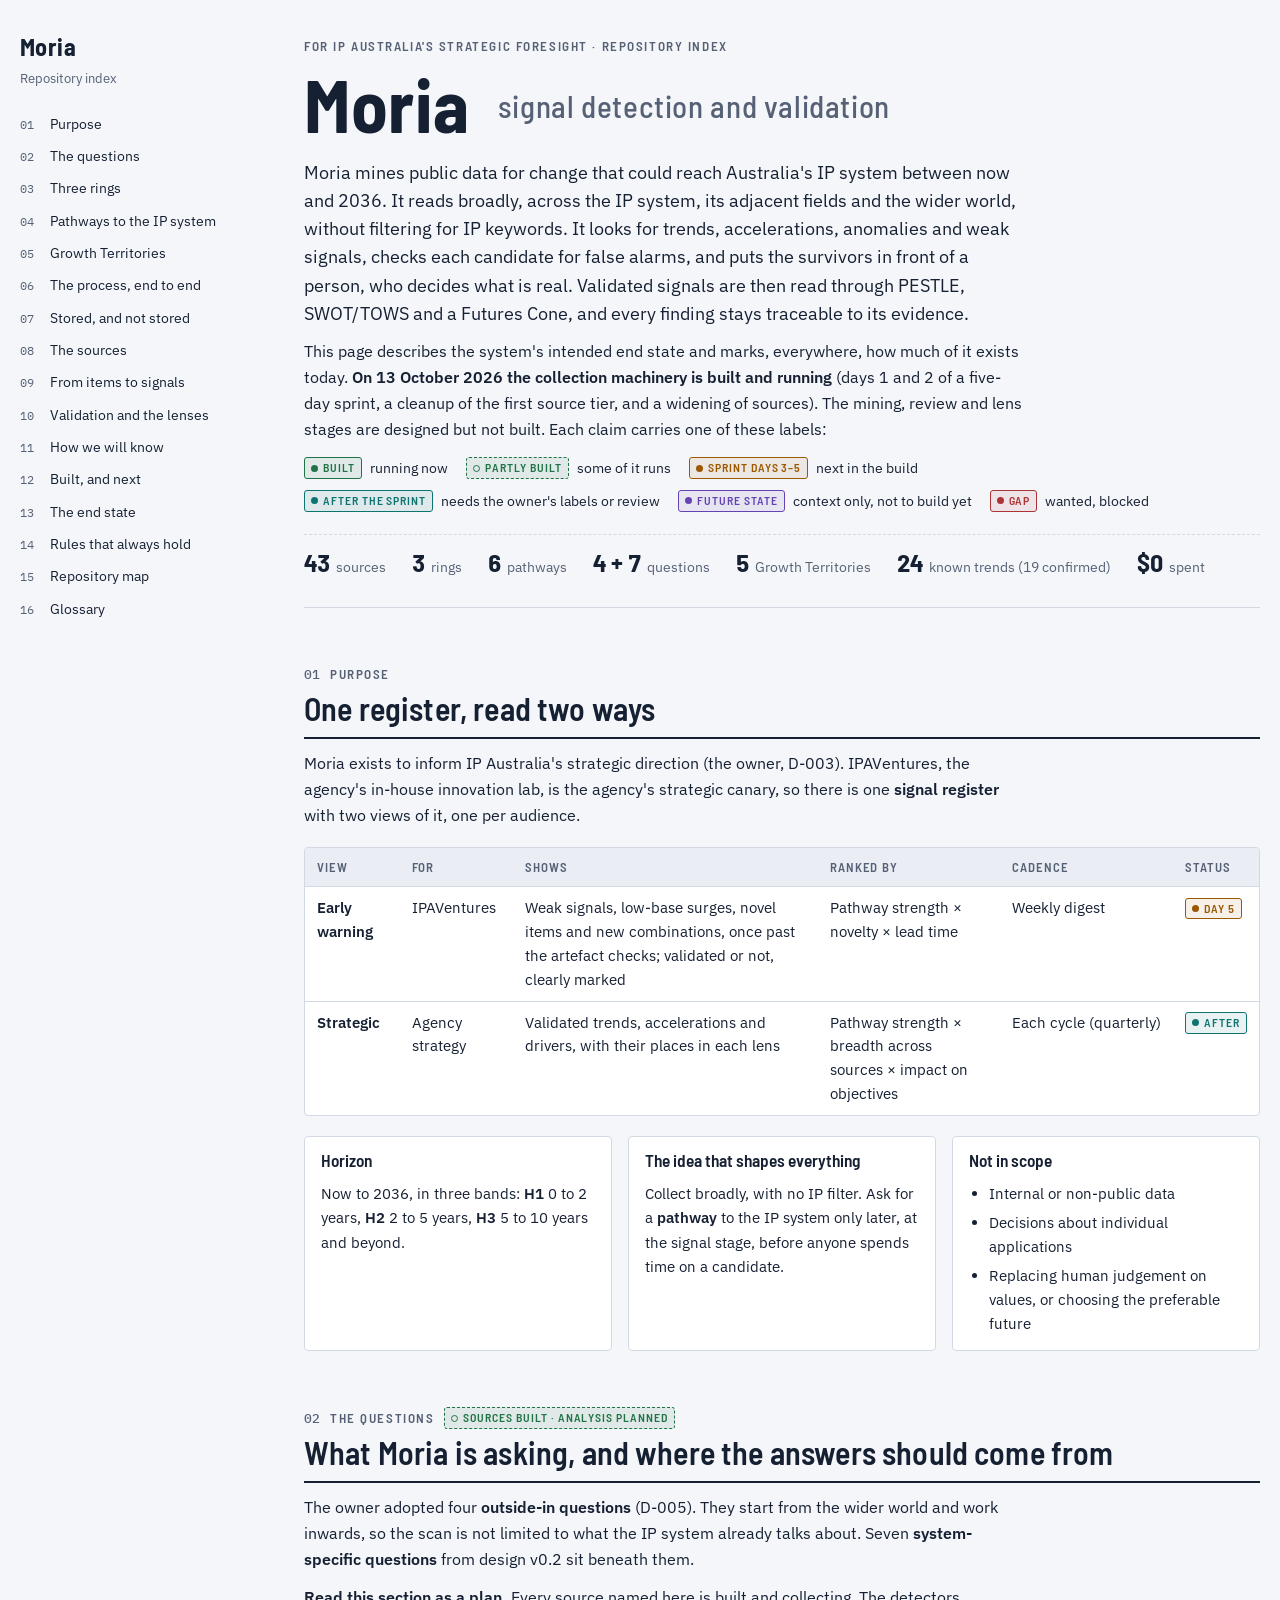
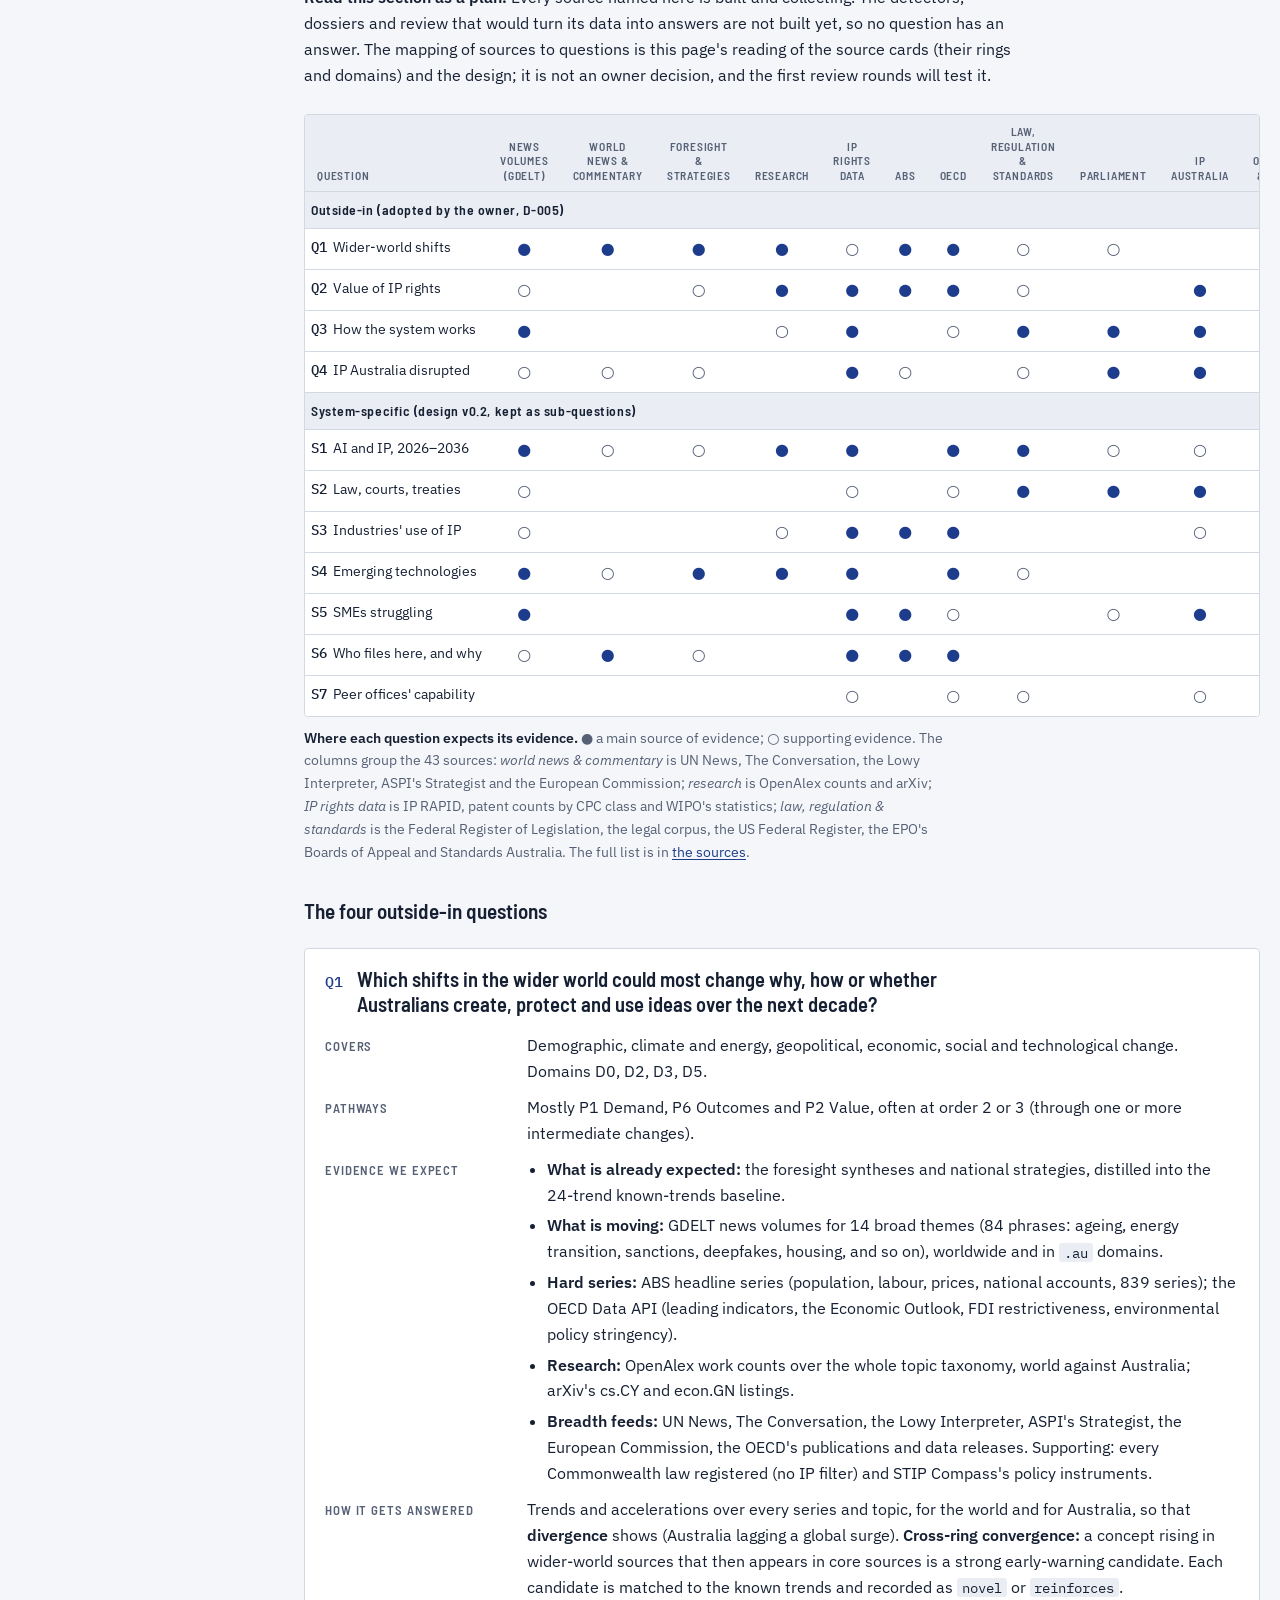
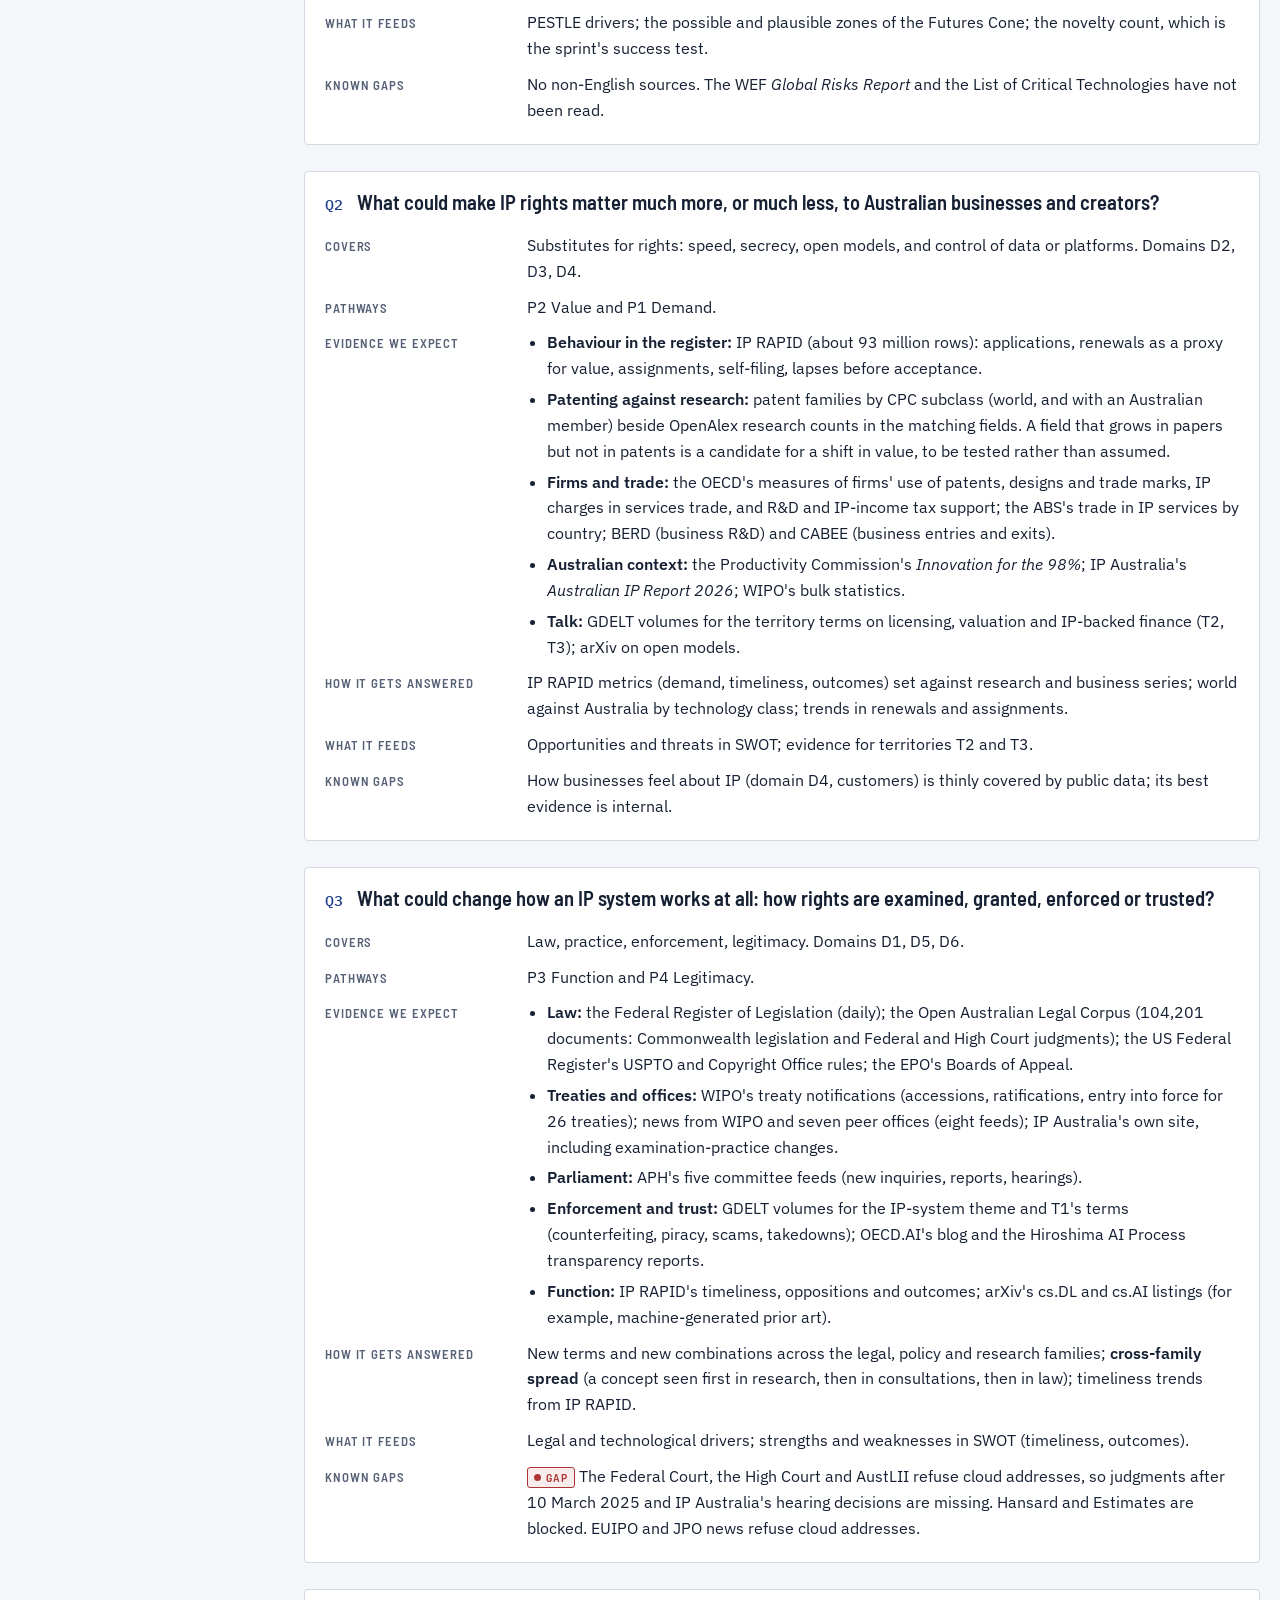
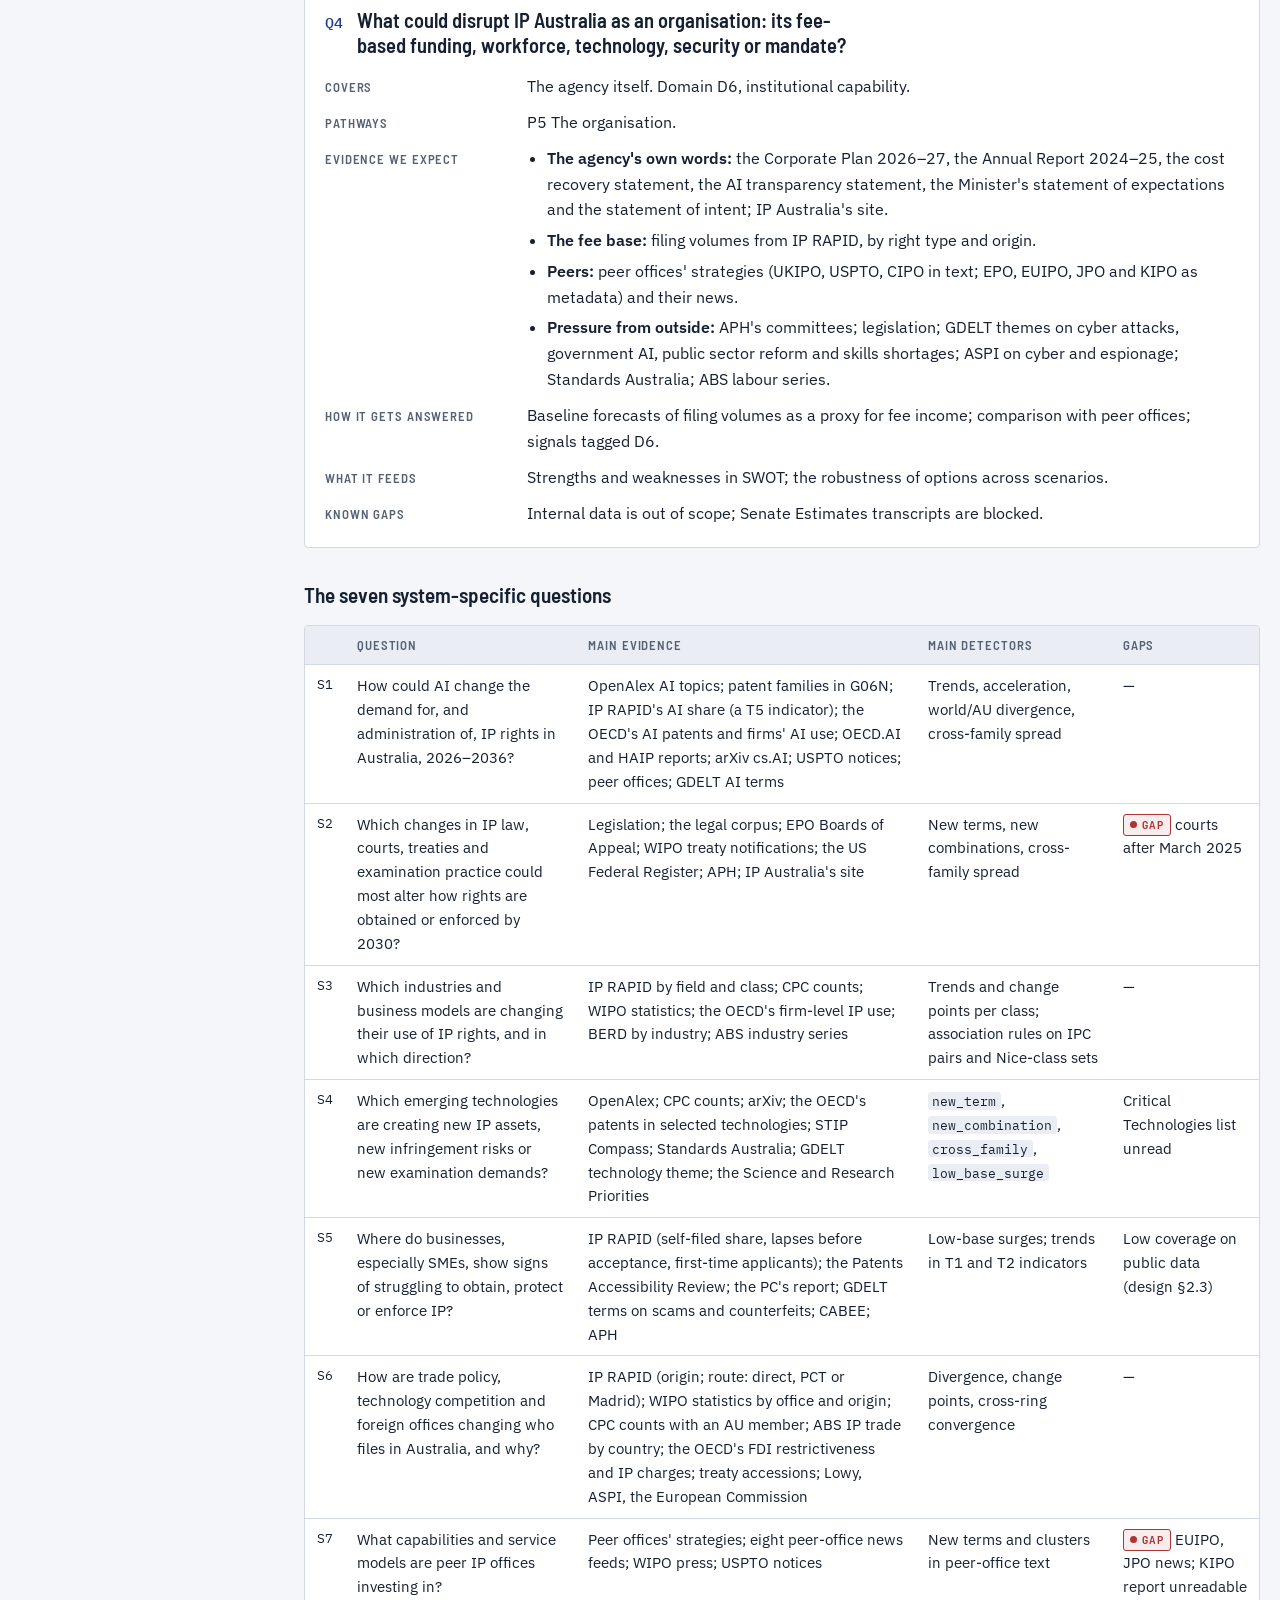
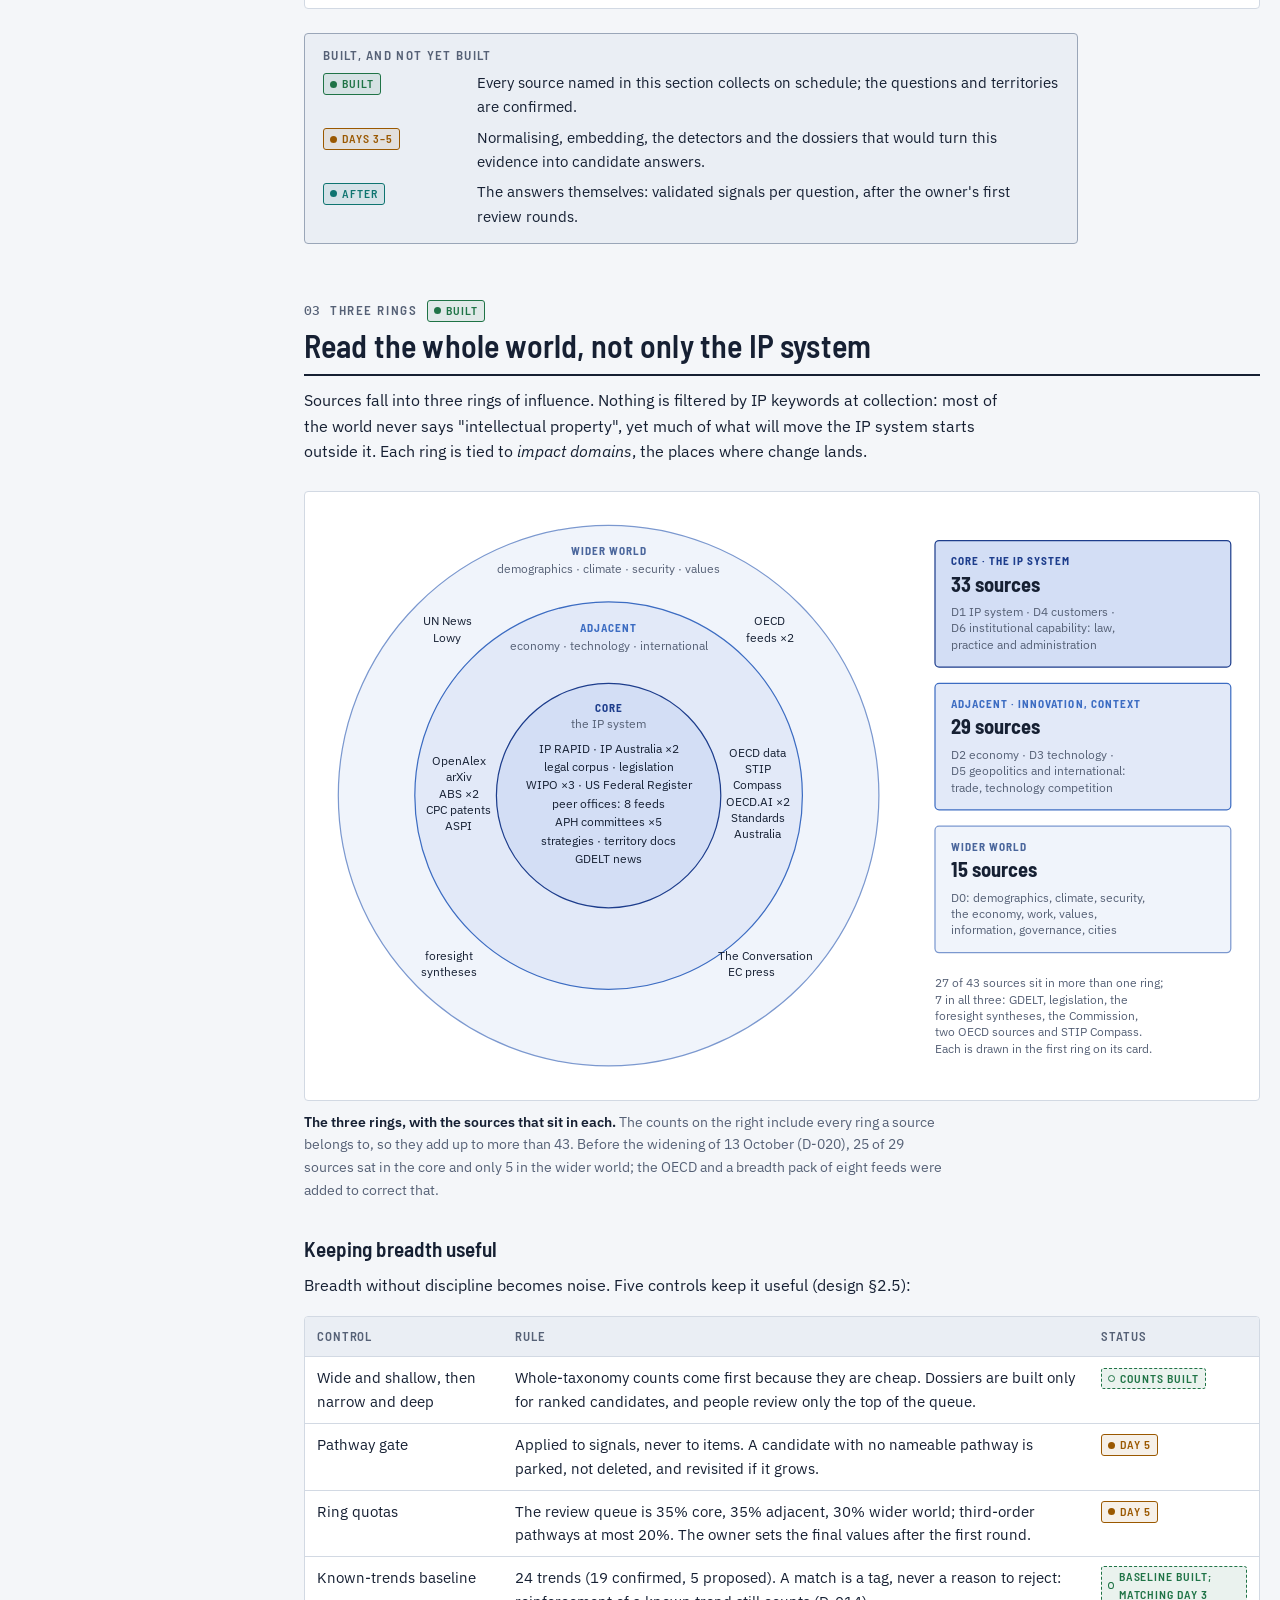
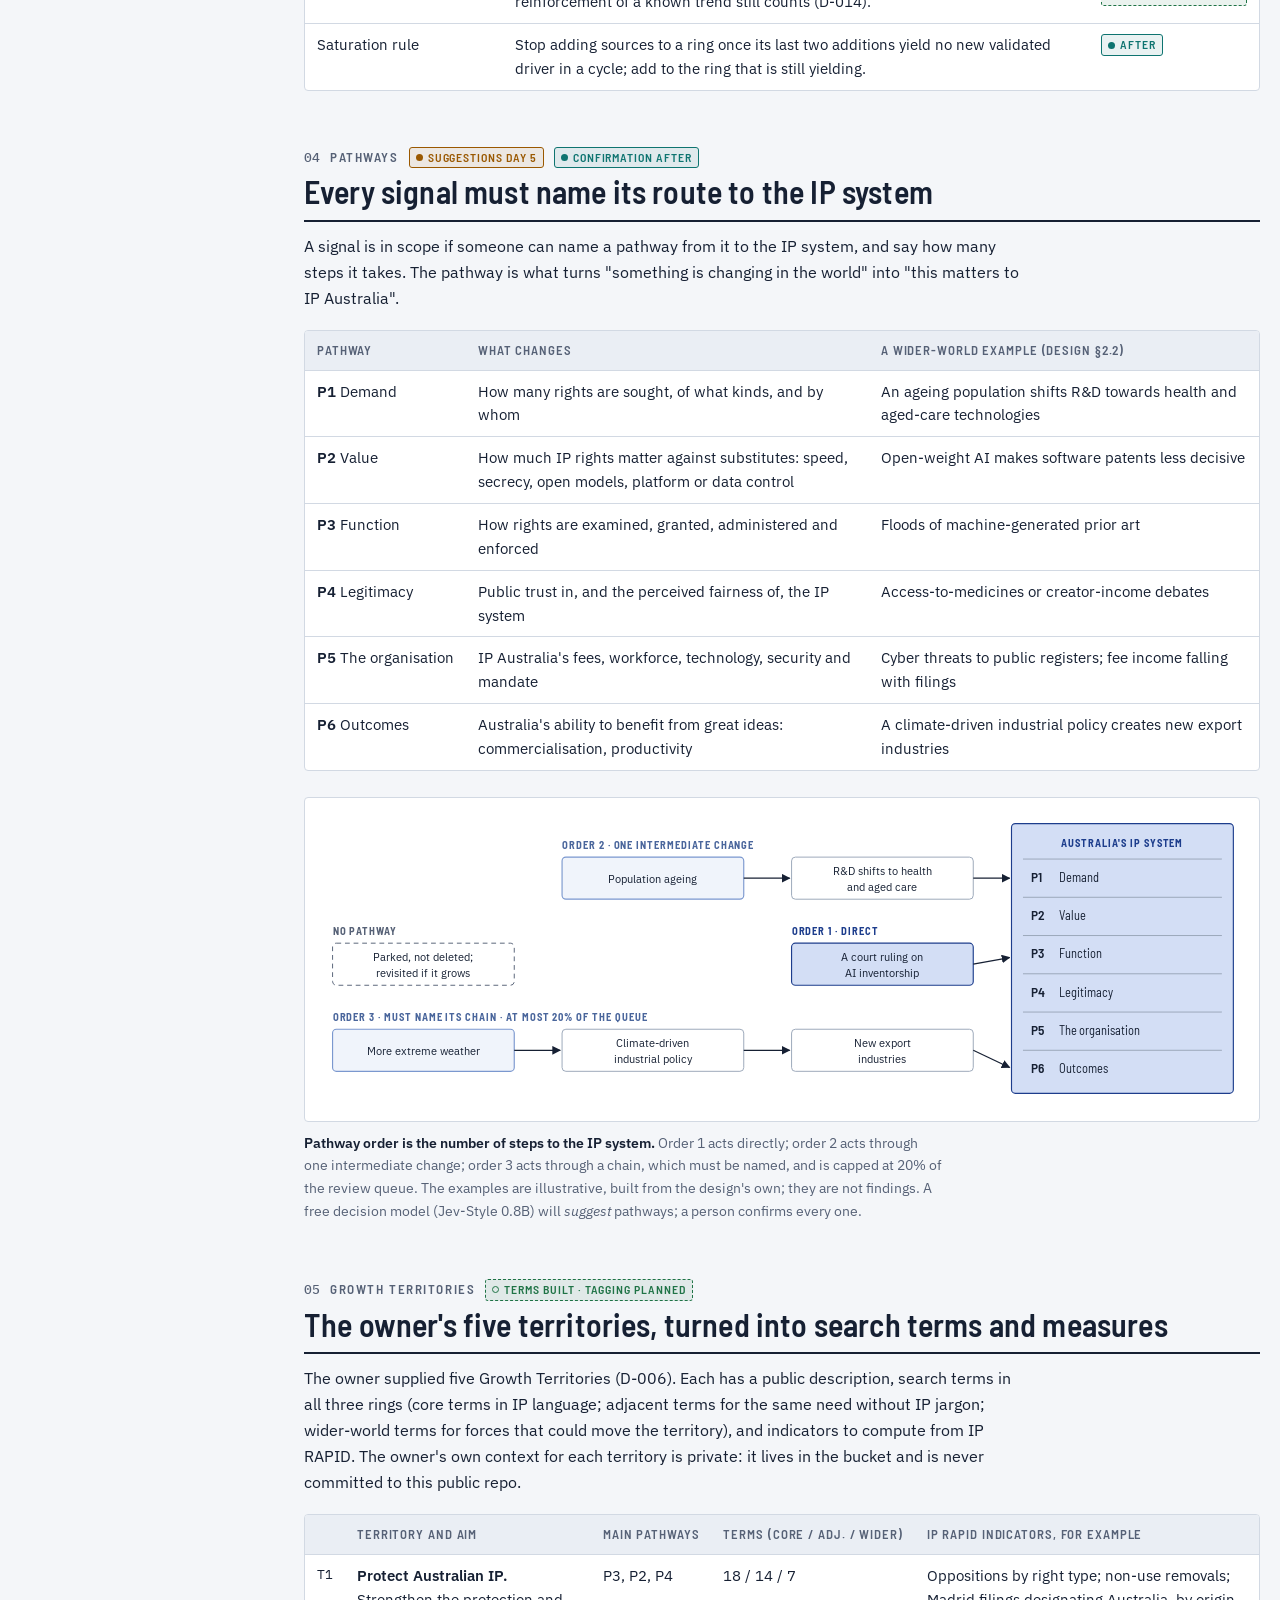
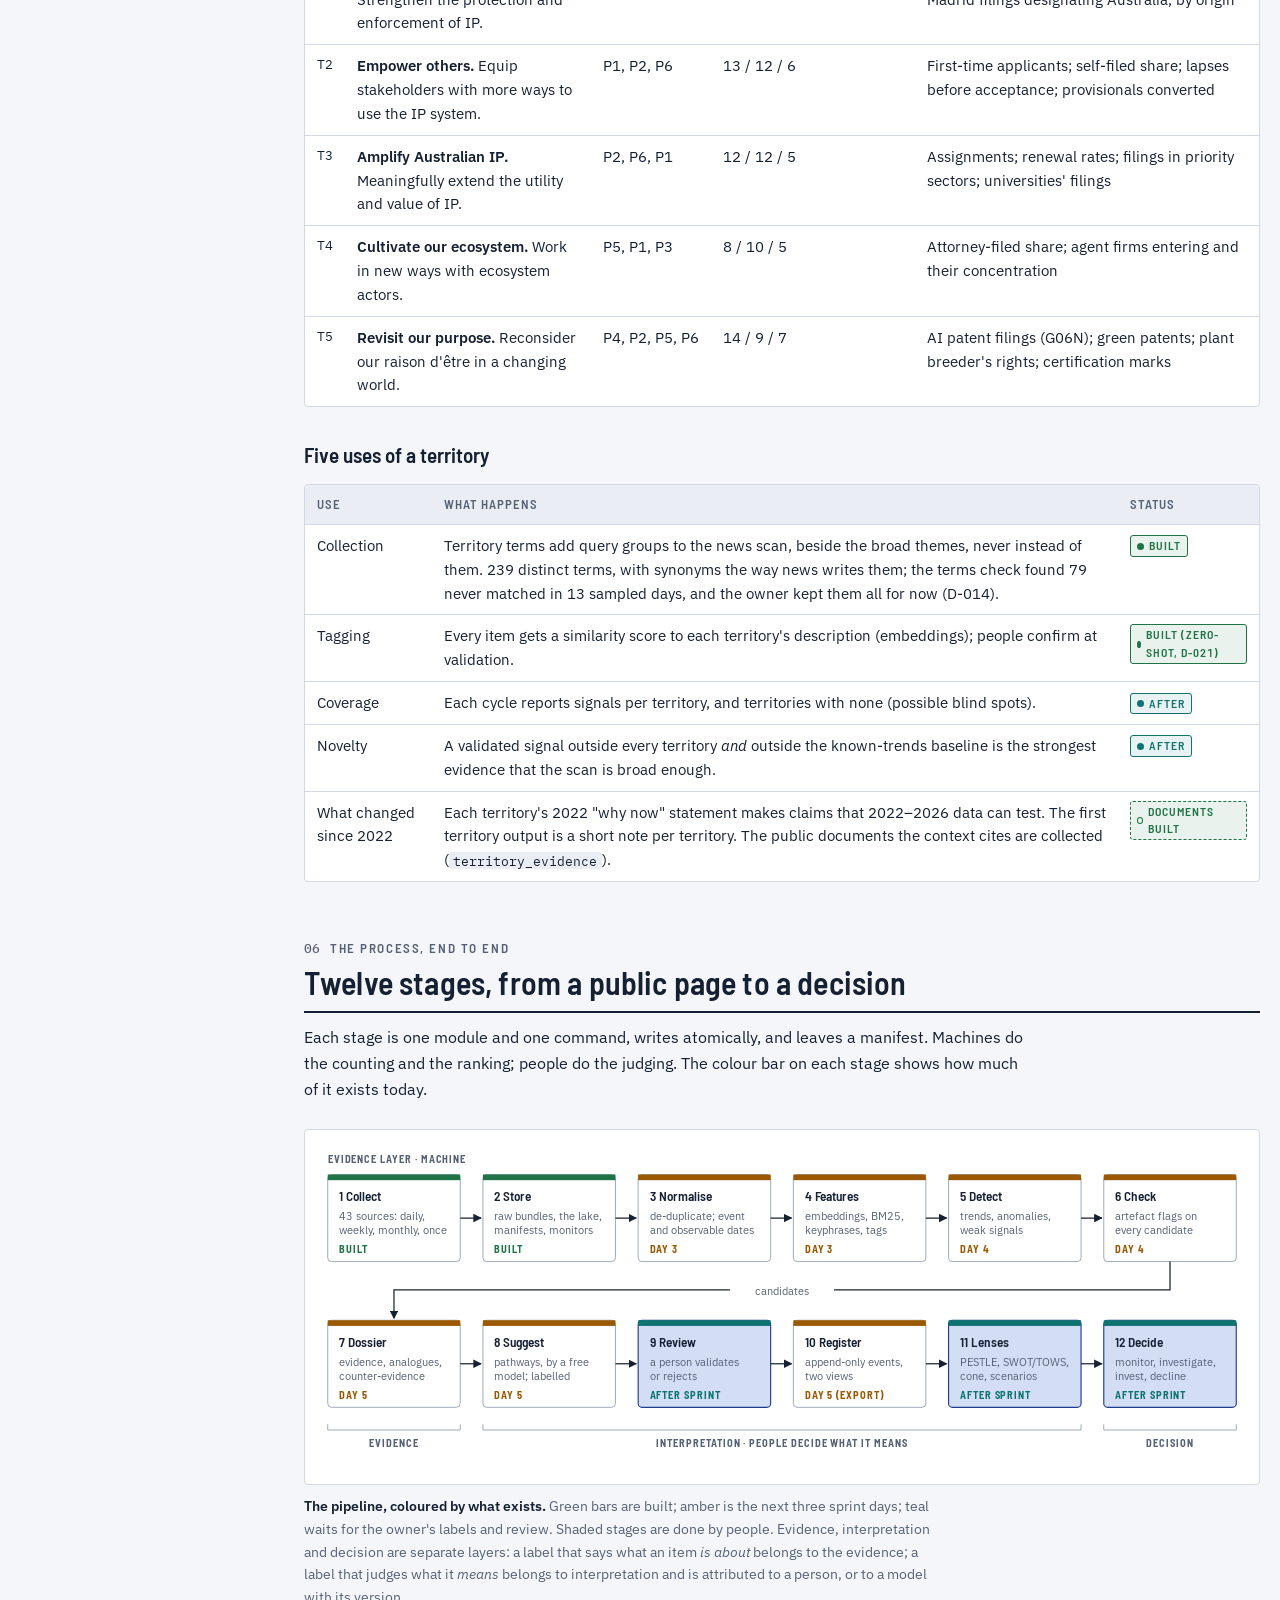
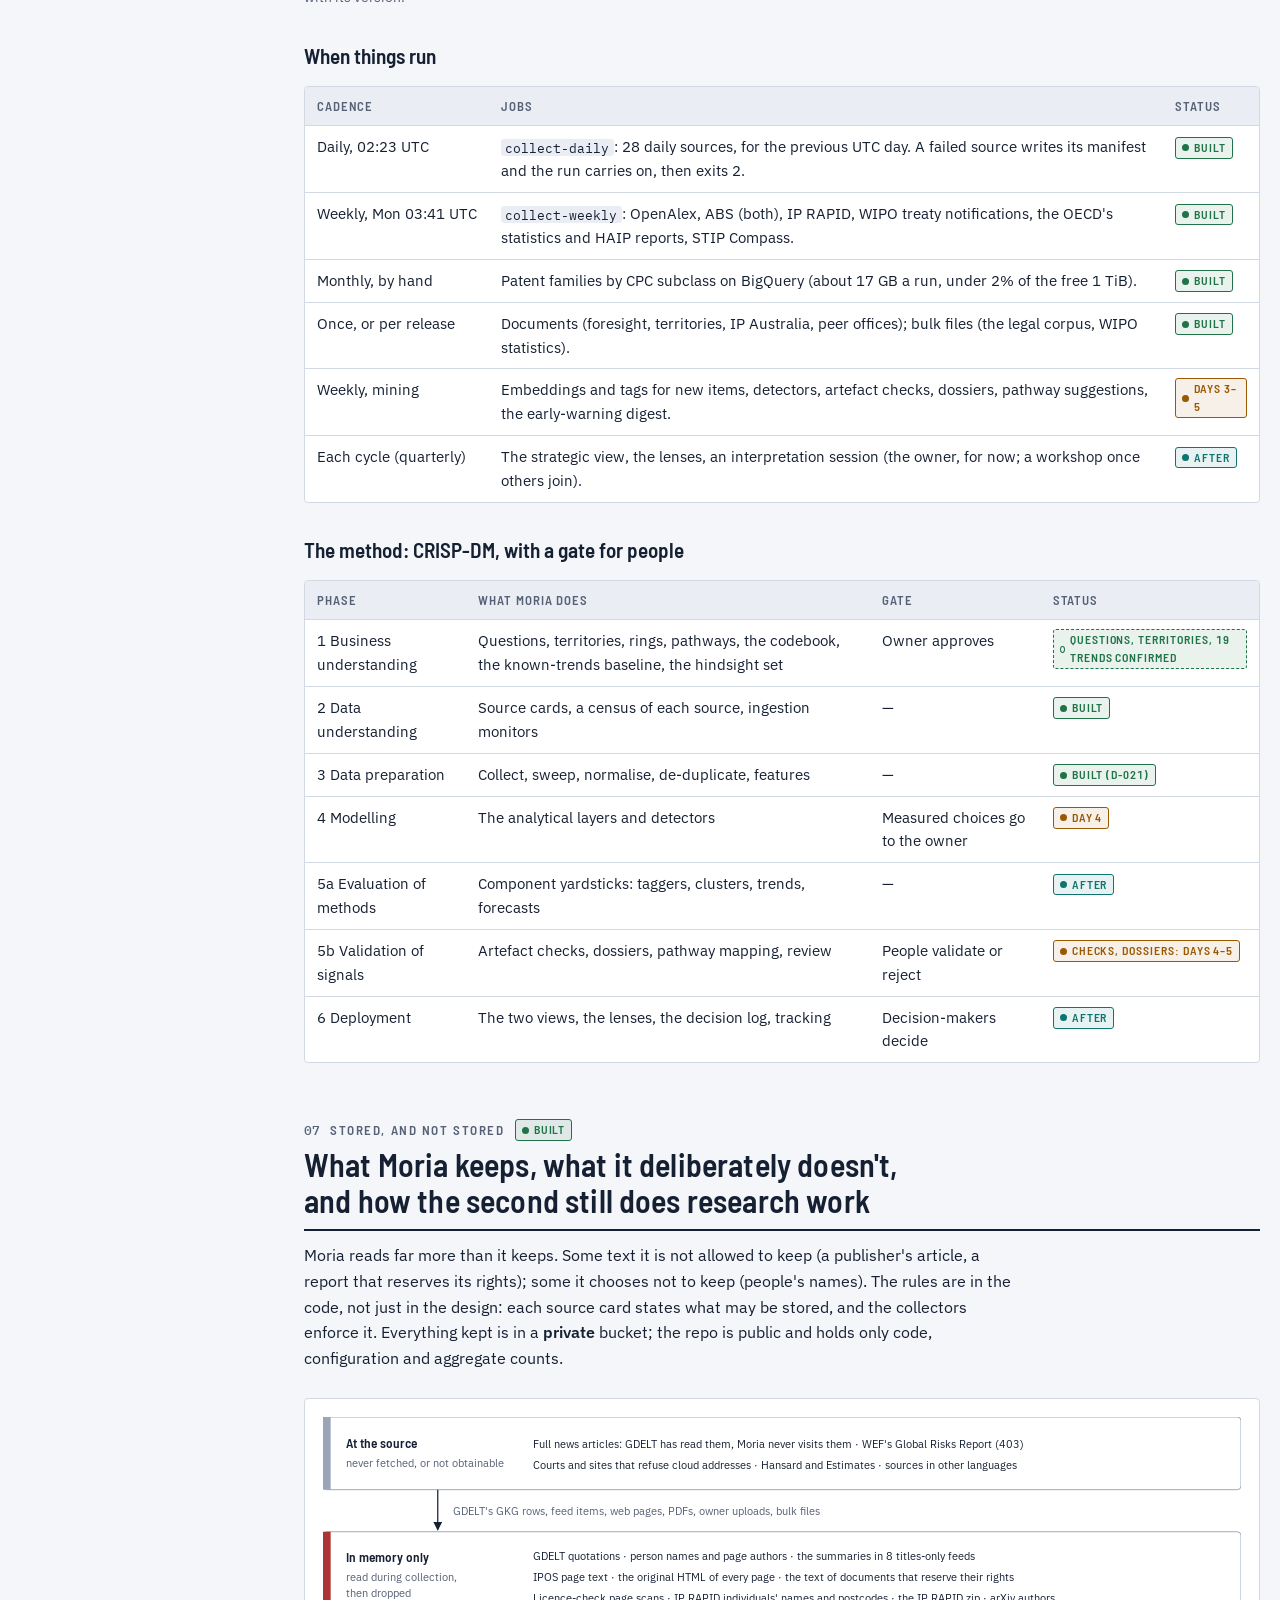
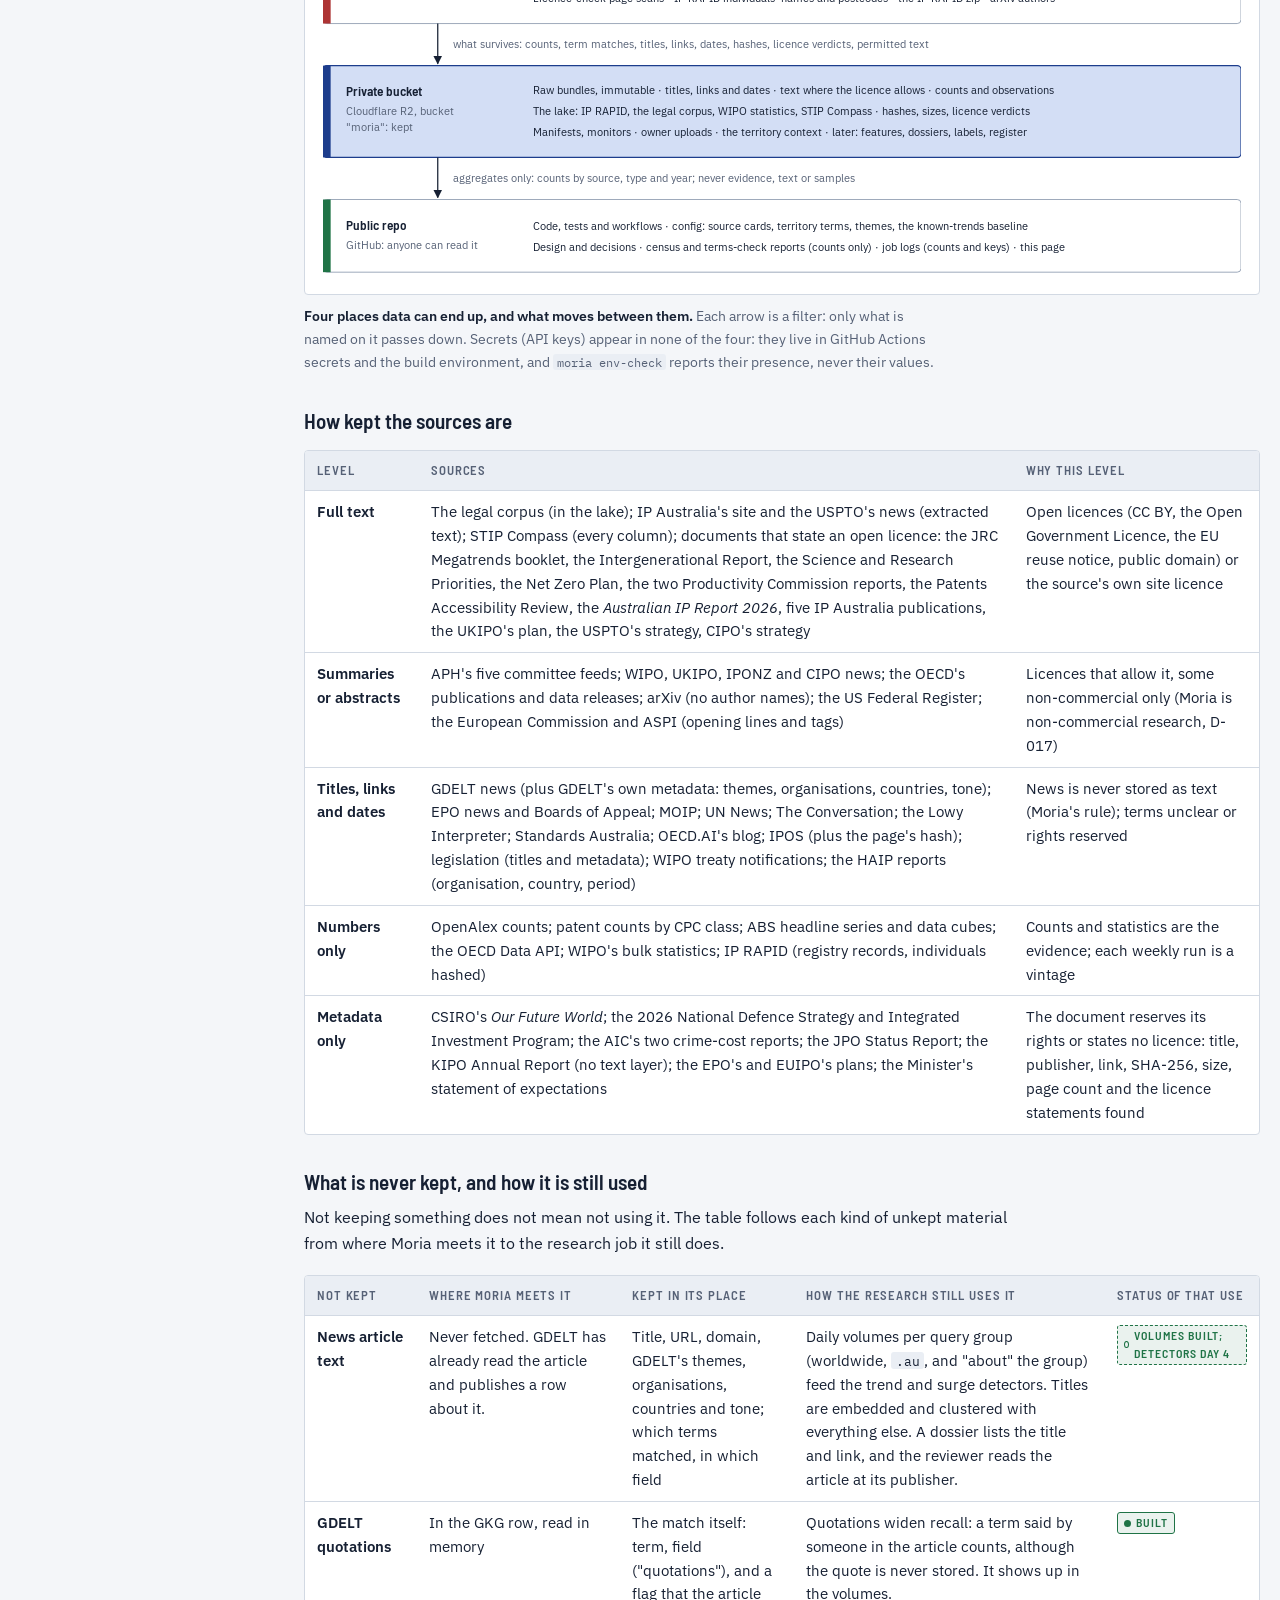
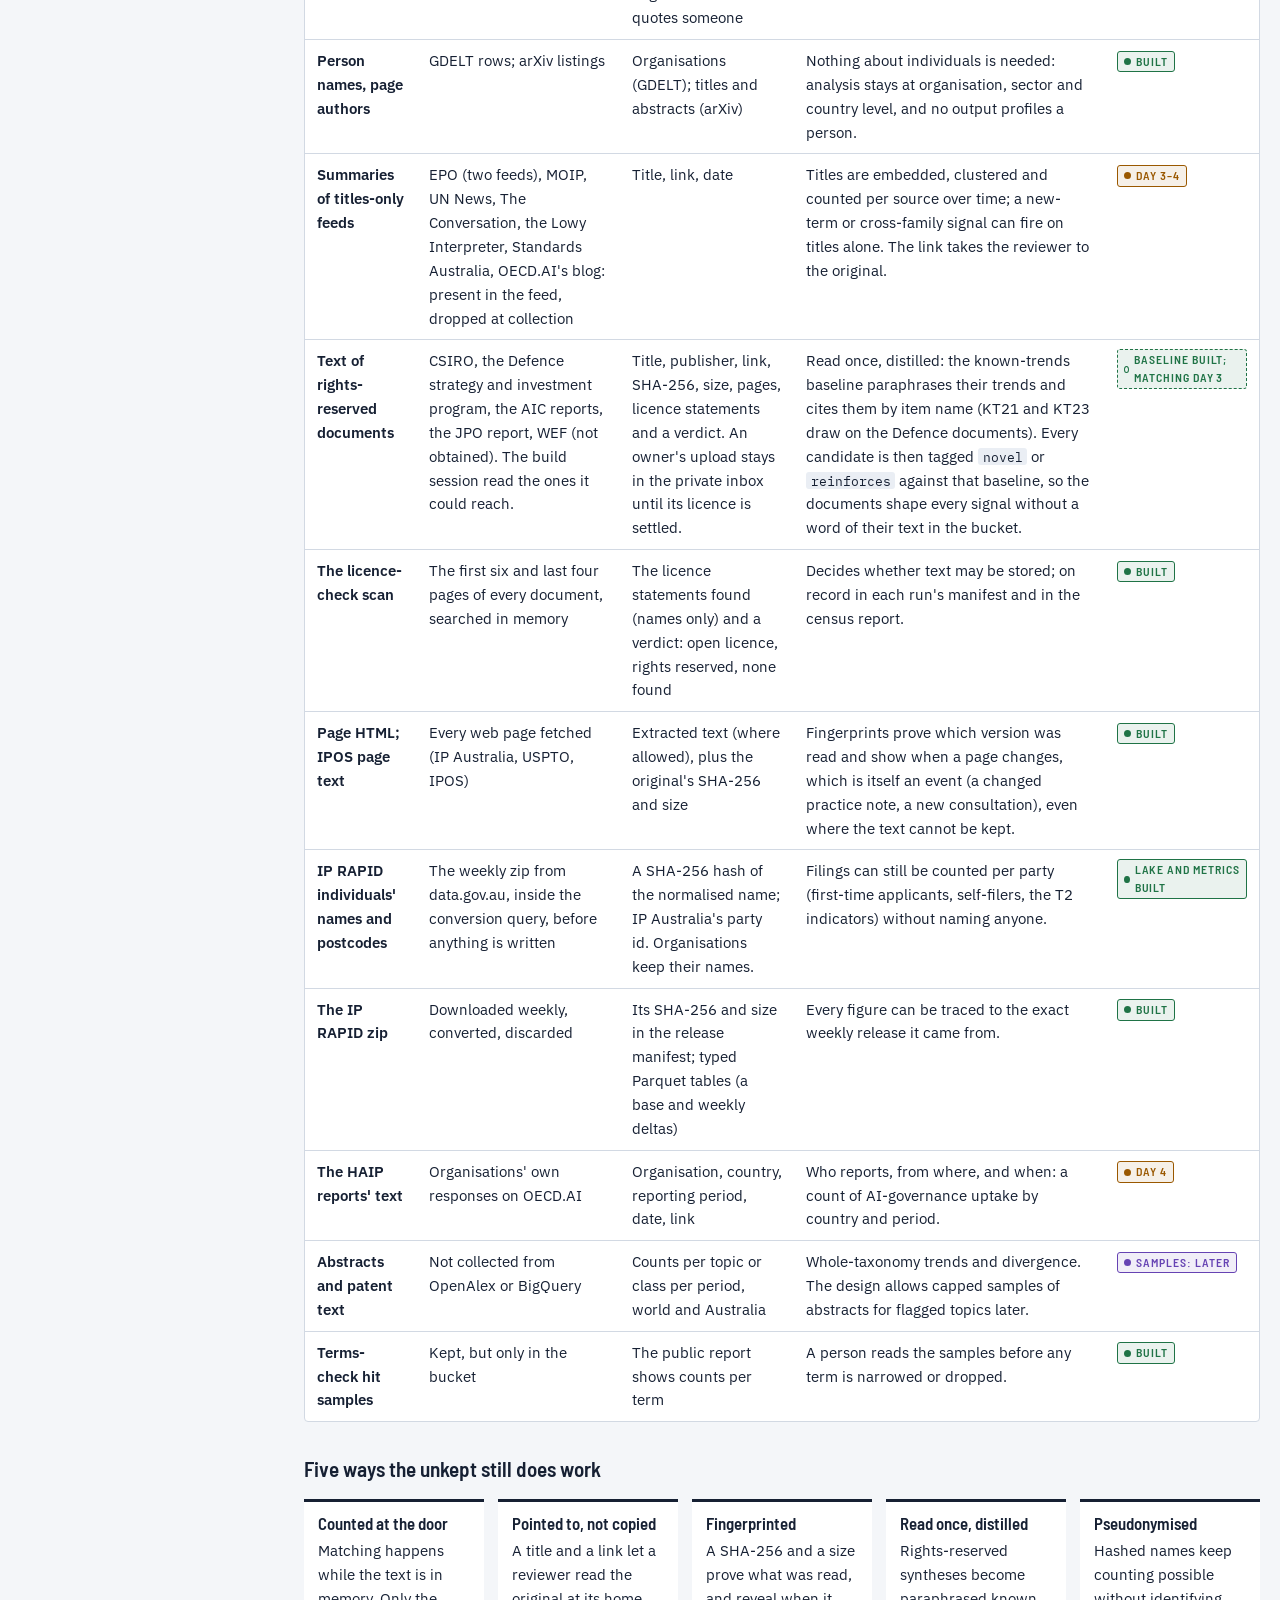
==== commit aaee7034: "Record D-021: day 3 built and run; the evidence-layer report; docs - docs/decisions.md: D-021 (day 3" ====
--- a/index.html
+++ b/index.html
@@ -766,7 +766,7 @@
       <thead><tr><th>Use</th><th>What happens</th><th>Status</th></tr></thead>
       <tbody>
         <tr><td>Collection</td><td>Territory terms add query groups to the news scan, beside the broad themes, never instead of them. 239 distinct terms, with synonyms the way news writes them; the terms check found 79 never matched in 13 sampled days, and the owner kept them all for now (D-014).</td><td><span class="st built">Built</span></td></tr>
-        <tr><td>Tagging</td><td>Every item gets a similarity score to each territory's description (embeddings); people confirm at validation.</td><td><span class="st sprint">Day 3</span></td></tr>
+        <tr><td>Tagging</td><td>Every item gets a similarity score to each territory's description (embeddings); people confirm at validation.</td><td><span class="st built">Built (zero-shot, D-021)</span></td></tr>
         <tr><td>Coverage</td><td>Each cycle reports signals per territory, and territories with none (possible blind spots).</td><td><span class="st after">After</span></td></tr>
         <tr><td>Novelty</td><td>A validated signal outside every territory <em>and</em> outside the known-trends baseline is the strongest evidence that the scan is broad enough.</td><td><span class="st after">After</span></td></tr>
         <tr><td>What changed since 2022</td><td>Each territory's 2022 "why now" statement makes claims that 2022–2026 data can test. The first territory output is a short note per territory. The public documents the context cites are collected (<code>territory_evidence</code>).</td><td><span class="st partial">Documents built</span></td></tr>
@@ -866,7 +866,7 @@
       <tbody>
         <tr><td>1 Business understanding</td><td>Questions, territories, rings, pathways, the codebook, the known-trends baseline, the hindsight set</td><td>Owner approves</td><td><span class="st partial">Questions, territories, 19 trends confirmed</span></td></tr>
         <tr><td>2 Data understanding</td><td>Source cards, a census of each source, ingestion monitors</td><td>—</td><td><span class="st built">Built</span></td></tr>
-        <tr><td>3 Data preparation</td><td>Collect, sweep, normalise, de-duplicate, features</td><td>—</td><td><span class="st partial">Collect built; rest day 3</span></td></tr>
+        <tr><td>3 Data preparation</td><td>Collect, sweep, normalise, de-duplicate, features</td><td>—</td><td><span class="st built">Built (D-021)</span></td></tr>
         <tr><td>4 Modelling</td><td>The analytical layers and detectors</td><td>Measured choices go to the owner</td><td><span class="st sprint">Day 4</span></td></tr>
         <tr><td>5a Evaluation of methods</td><td>Component yardsticks: taggers, clusters, trends, forecasts</td><td>—</td><td><span class="st after">After</span></td></tr>
         <tr><td>5b Validation of signals</td><td>Artefact checks, dossiers, pathway mapping, review</td><td>People validate or reject</td><td><span class="st sprint">Checks, dossiers: days 4–5</span></td></tr>
@@ -956,7 +956,7 @@
         <tr><td><strong>Text of rights-reserved documents</strong></td><td>CSIRO, the Defence strategy and investment program, the AIC reports, the JPO report, WEF (not obtained). The build session read the ones it could reach.</td><td>Title, publisher, link, SHA-256, size, pages, licence statements and a verdict. An owner's upload stays in the private inbox until its licence is settled.</td><td>Read once, distilled: the known-trends baseline paraphrases their trends and cites them by item name (KT21 and KT23 draw on the Defence documents). Every candidate is then tagged <code>novel</code> or <code>reinforces</code> against that baseline, so the documents shape every signal without a word of their text in the bucket.</td><td><span class="st partial">Baseline built; matching day 3</span></td></tr>
         <tr><td><strong>The licence-check scan</strong></td><td>The first six and last four pages of every document, searched in memory</td><td>The licence statements found (names only) and a verdict: open licence, rights reserved, none found</td><td>Decides whether text may be stored; on record in each run's manifest and in the census report.</td><td><span class="st built">Built</span></td></tr>
         <tr><td><strong>Page HTML; IPOS page text</strong></td><td>Every web page fetched (IP Australia, USPTO, IPOS)</td><td>Extracted text (where allowed), plus the original's SHA-256 and size</td><td>Fingerprints prove which version was read and show when a page changes, which is itself an event (a changed practice note, a new consultation), even where the text cannot be kept.</td><td><span class="st built">Built</span></td></tr>
-        <tr><td><strong>IP RAPID individuals' names and postcodes</strong></td><td>The weekly zip from data.gov.au, inside the conversion query, before anything is written</td><td>A SHA-256 hash of the normalised name; IP Australia's party id. Organisations keep their names.</td><td>Filings can still be counted per party (first-time applicants, self-filers, the T2 indicators) without naming anyone.</td><td><span class="st partial">Lake built; metrics day 3</span></td></tr>
+        <tr><td><strong>IP RAPID individuals' names and postcodes</strong></td><td>The weekly zip from data.gov.au, inside the conversion query, before anything is written</td><td>A SHA-256 hash of the normalised name; IP Australia's party id. Organisations keep their names.</td><td>Filings can still be counted per party (first-time applicants, self-filers, the T2 indicators) without naming anyone.</td><td><span class="st built">Lake and metrics built</span></td></tr>
         <tr><td><strong>The IP RAPID zip</strong></td><td>Downloaded weekly, converted, discarded</td><td>Its SHA-256 and size in the release manifest; typed Parquet tables (a base and weekly deltas)</td><td>Every figure can be traced to the exact weekly release it came from.</td><td><span class="st built">Built</span></td></tr>
         <tr><td><strong>The HAIP reports' text</strong></td><td>Organisations' own responses on OECD.AI</td><td>Organisation, country, reporting period, date, link</td><td>Who reports, from where, and when: a count of AI-governance uptake by country and period.</td><td><span class="st sprint">Day 4</span></td></tr>
         <tr><td><strong>Abstracts and patent text</strong></td><td>Not collected from OpenAlex or BigQuery</td><td>Counts per topic or class per period, world and Australia</td><td>Whole-taxonomy trends and divergence. The design allows capped samples of abstracts for flagged topics later.</td><td><span class="st future">Samples: later</span></td></tr>
@@ -1349,8 +1349,8 @@
     <li class="done"><span class="when">12 Oct</span><span class="rail"></span><div class="what"><h4>Day 2 <span class="st built">Done</span></h4><p>Peer offices; OpenAlex, ABS and IP RAPID weekly; GDELT from bulk files; the foresight syntheses and a 19-trend baseline the owner confirmed; the terms check; census reports (D-009 to D-015).</p></div></li>
     <li class="done"><span class="when">12–13 Oct</span><span class="rail"></span><div class="what"><h4>Tier 1 cleanup <span class="st built">Done</span></h4><p>APH's committee feeds, the legal corpus, IP Australia's full snapshot and PDFs, MOIP, WIPO's treaties and statistics, CABEE and BERD; BigQuery switched on (D-016 to D-019).</p></div></li>
     <li class="done"><span class="when">13 Oct</span><span class="rail"></span><div class="what"><h4>The widening <span class="st built">Done</span></h4><p>Six OECD sources (STIP Compass first) and a breadth pack of eight feeds; the owner's eleven uploads read; five known trends proposed, KT20 to KT24 (D-020). 43 sources.</p></div></li>
-    <li class="next"><span class="when">Next</span><span class="rail"></span><div class="what"><h4>Day 3 <span class="st sprint">When the owner asks</span></h4><p>Normalise, de-duplicate, both dates; embeddings, keyphrases, BM25, zero-shot tags; IP RAPID metrics; the decision model's speed on a free GPU.</p></div></li>
-    <li class="next"><span class="when">Day 4</span><span class="rail"></span><div class="what"><h4>Detectors <span class="st sprint">Planned</span></h4><p>Rates, trends, accelerations and change points over the whole taxonomies; world/Australia divergence; anomalies; the five weak-signal indicators; cross-ring convergence; artefact checks tested with seeded artefacts.</p></div></li>
+    <li class="done"><span class="when">13 Oct</span><span class="rail"></span><div class="what"><h4>Day 3 <span class="st built">Done</span></h4><p>122,243 documents and about a million series normalised with both dates and a security sweep; embedded, de-duplicated, keyphrased, indexed and tagged (zero-shot, territories wired in); 59 monthly IP RAPID metrics. The decision model's speed on a free GPU waits on the owner's notebook run (D-021).</p></div></li>
+    <li class="next"><span class="when">Next</span><span class="rail"></span><div class="what"><h4>Day 4: detectors <span class="st sprint">When the owner asks</span></h4><p>Rates, trends, accelerations and change points over the whole taxonomies; world/Australia divergence; anomalies; the five weak-signal indicators; cross-ring convergence; artefact checks tested with seeded artefacts.</p></div></li>
     <li class="next"><span class="when">Day 5</span><span class="rail"></span><div class="what"><h4>Dossiers and the first queue <span class="st sprint">Planned</span></h4><p>Dossiers, pathway suggestions, ring quotas and ranking, the register's spreadsheet export and import, the early-warning digest, a term-only hindsight smoke run. Done when about 40 ranked dossiers are ready for review.</p></div></li>
     <li class="next"><span class="when">Days 6–7</span><span class="rail"></span><div class="what"><h4>Buffer <span class="st sprint">Planned</span></h4><p>Fixes, a methodology note, handover.</p></div></li>
     <li class="later"><span class="when">Owner's pace</span><span class="rail"></span><div class="what"><h4>Labels, review, lenses <span class="st after">After the sprint</span></h4><p>About 200 labels; the first review round (triage, then deep review); the lenses in an interpretation session.</p></div></li>
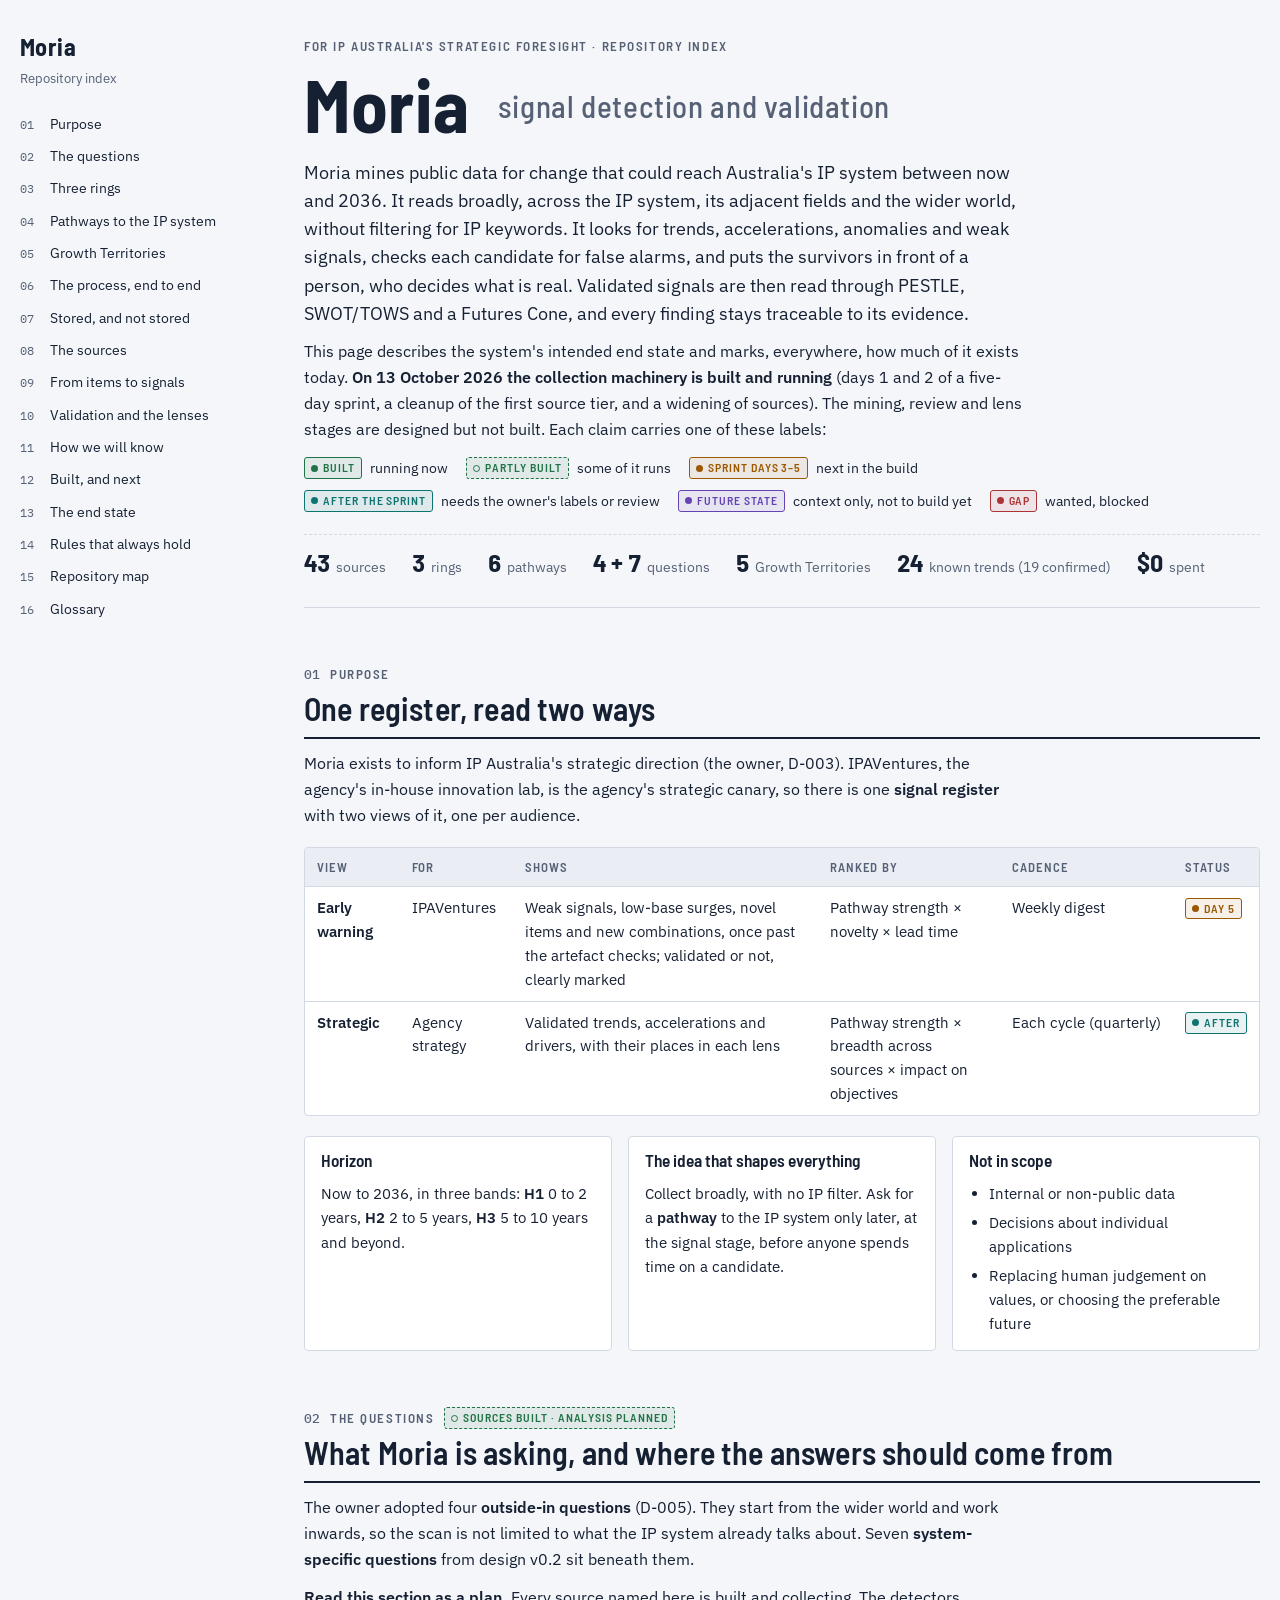
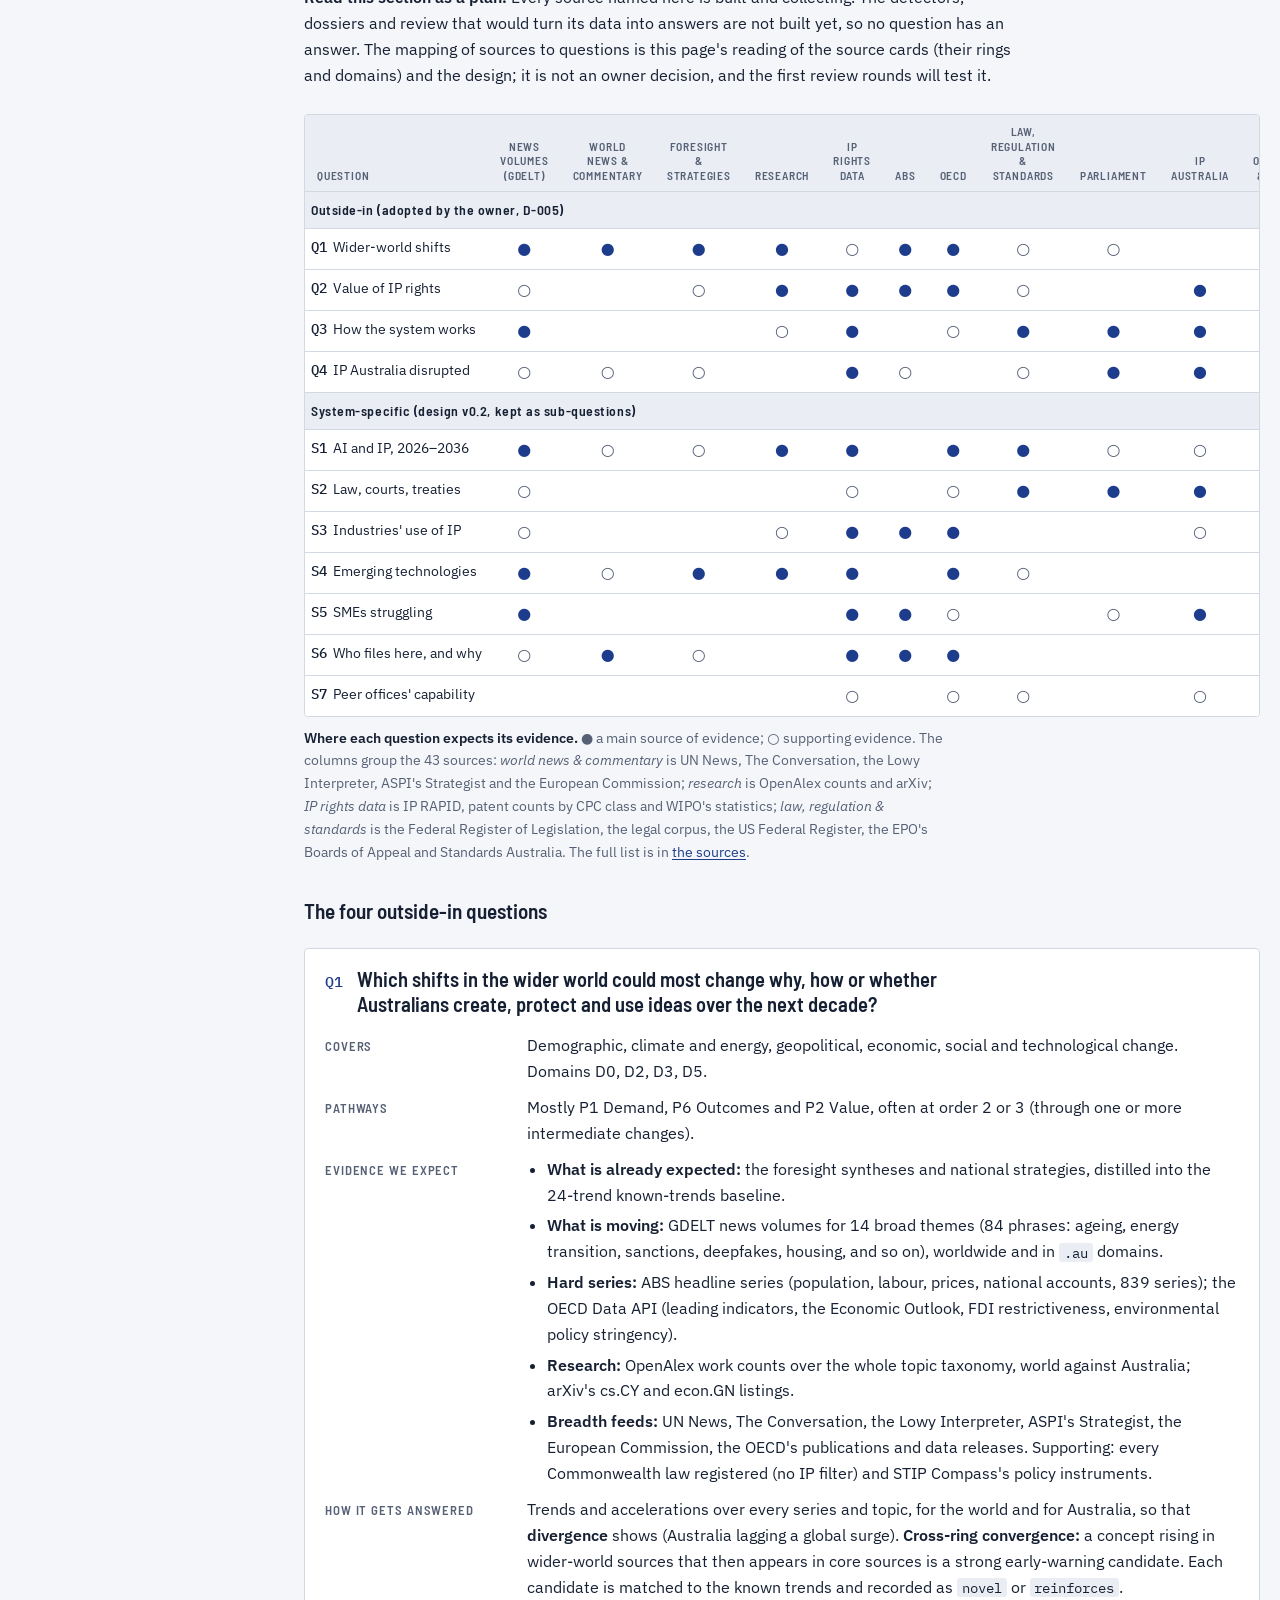
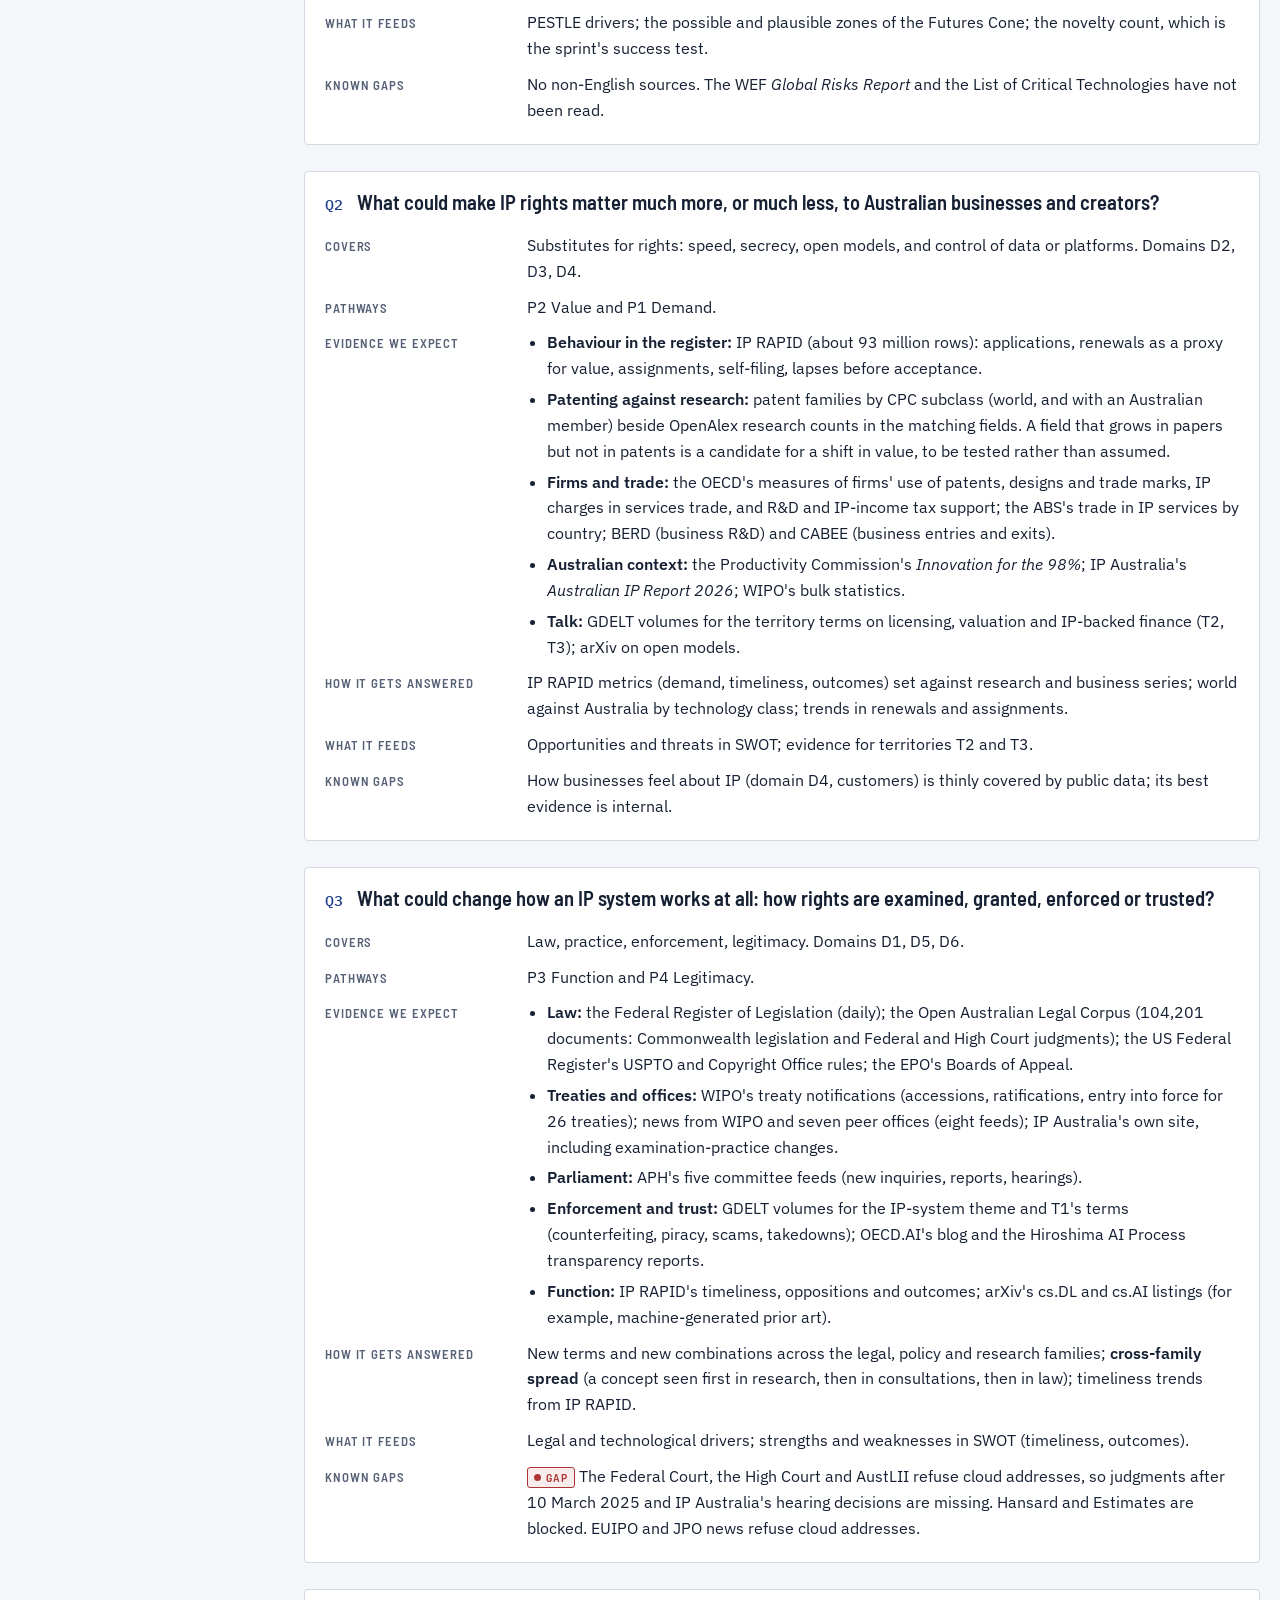
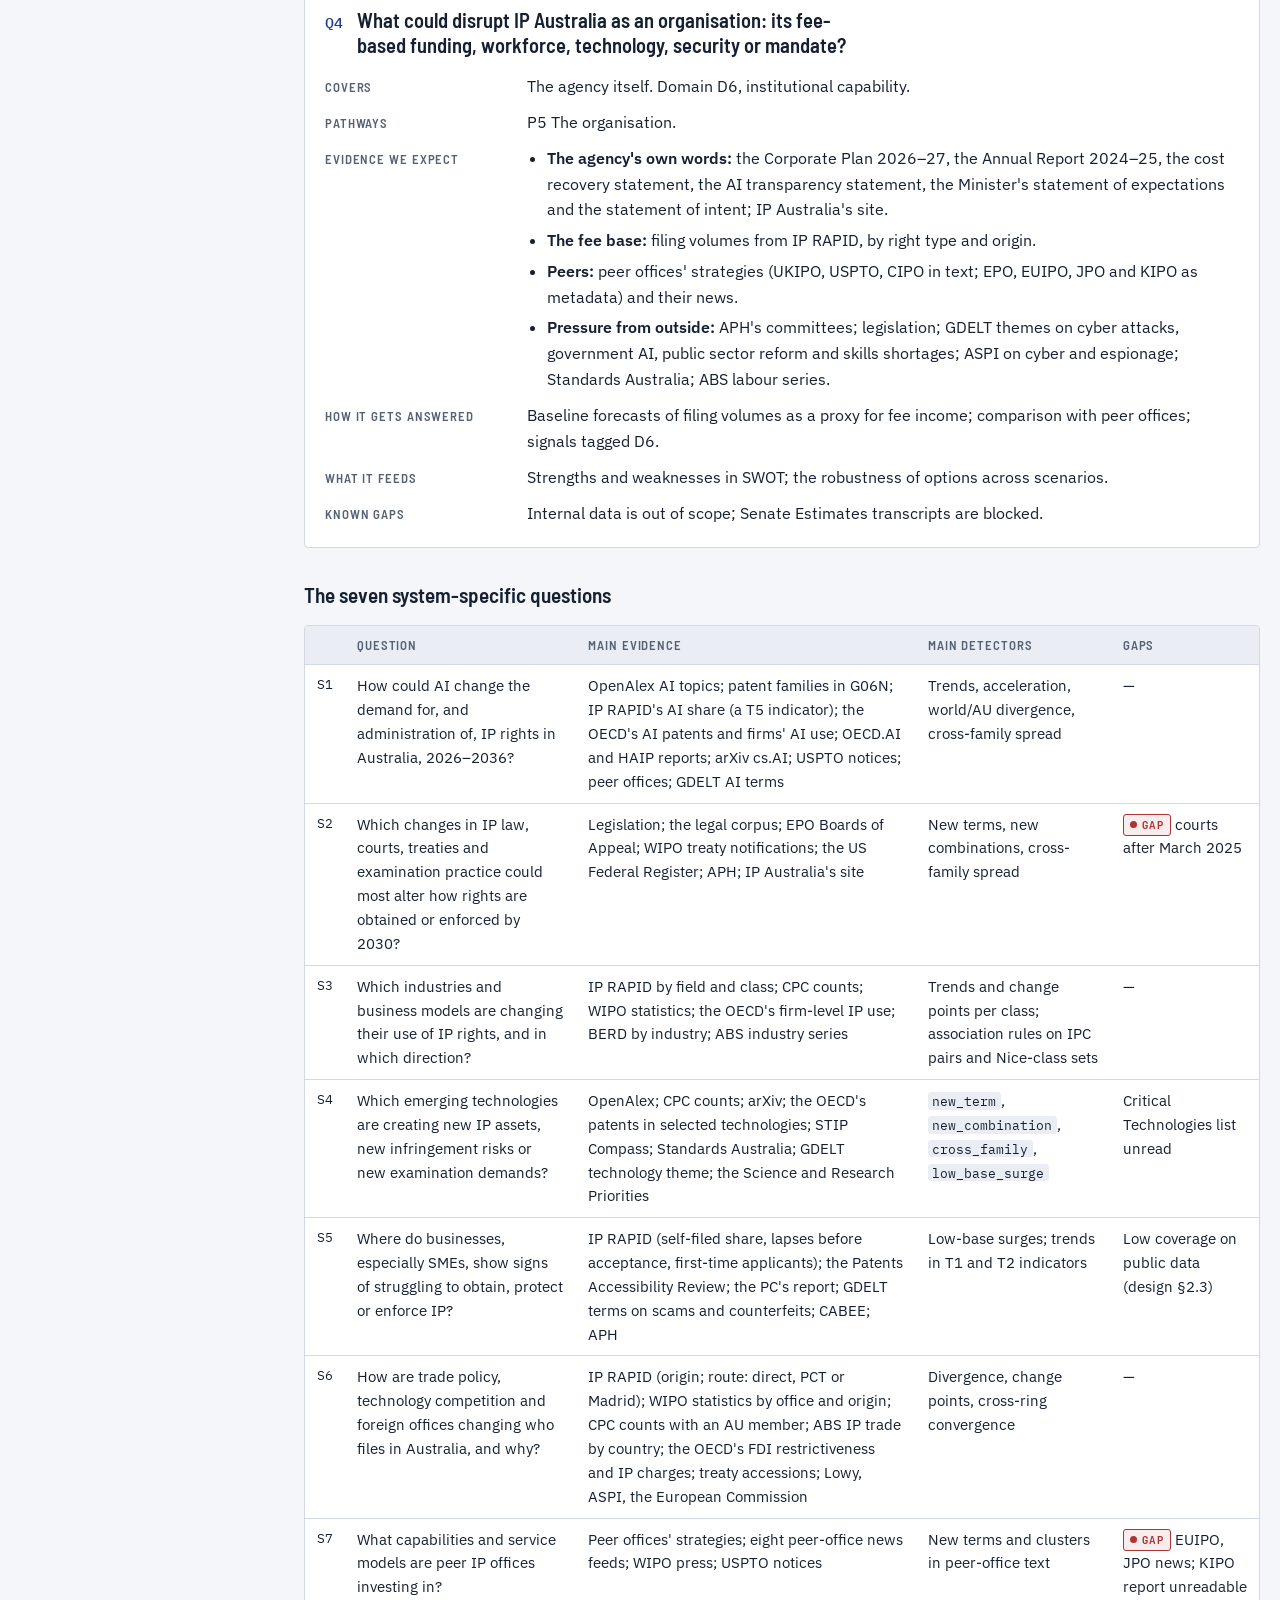
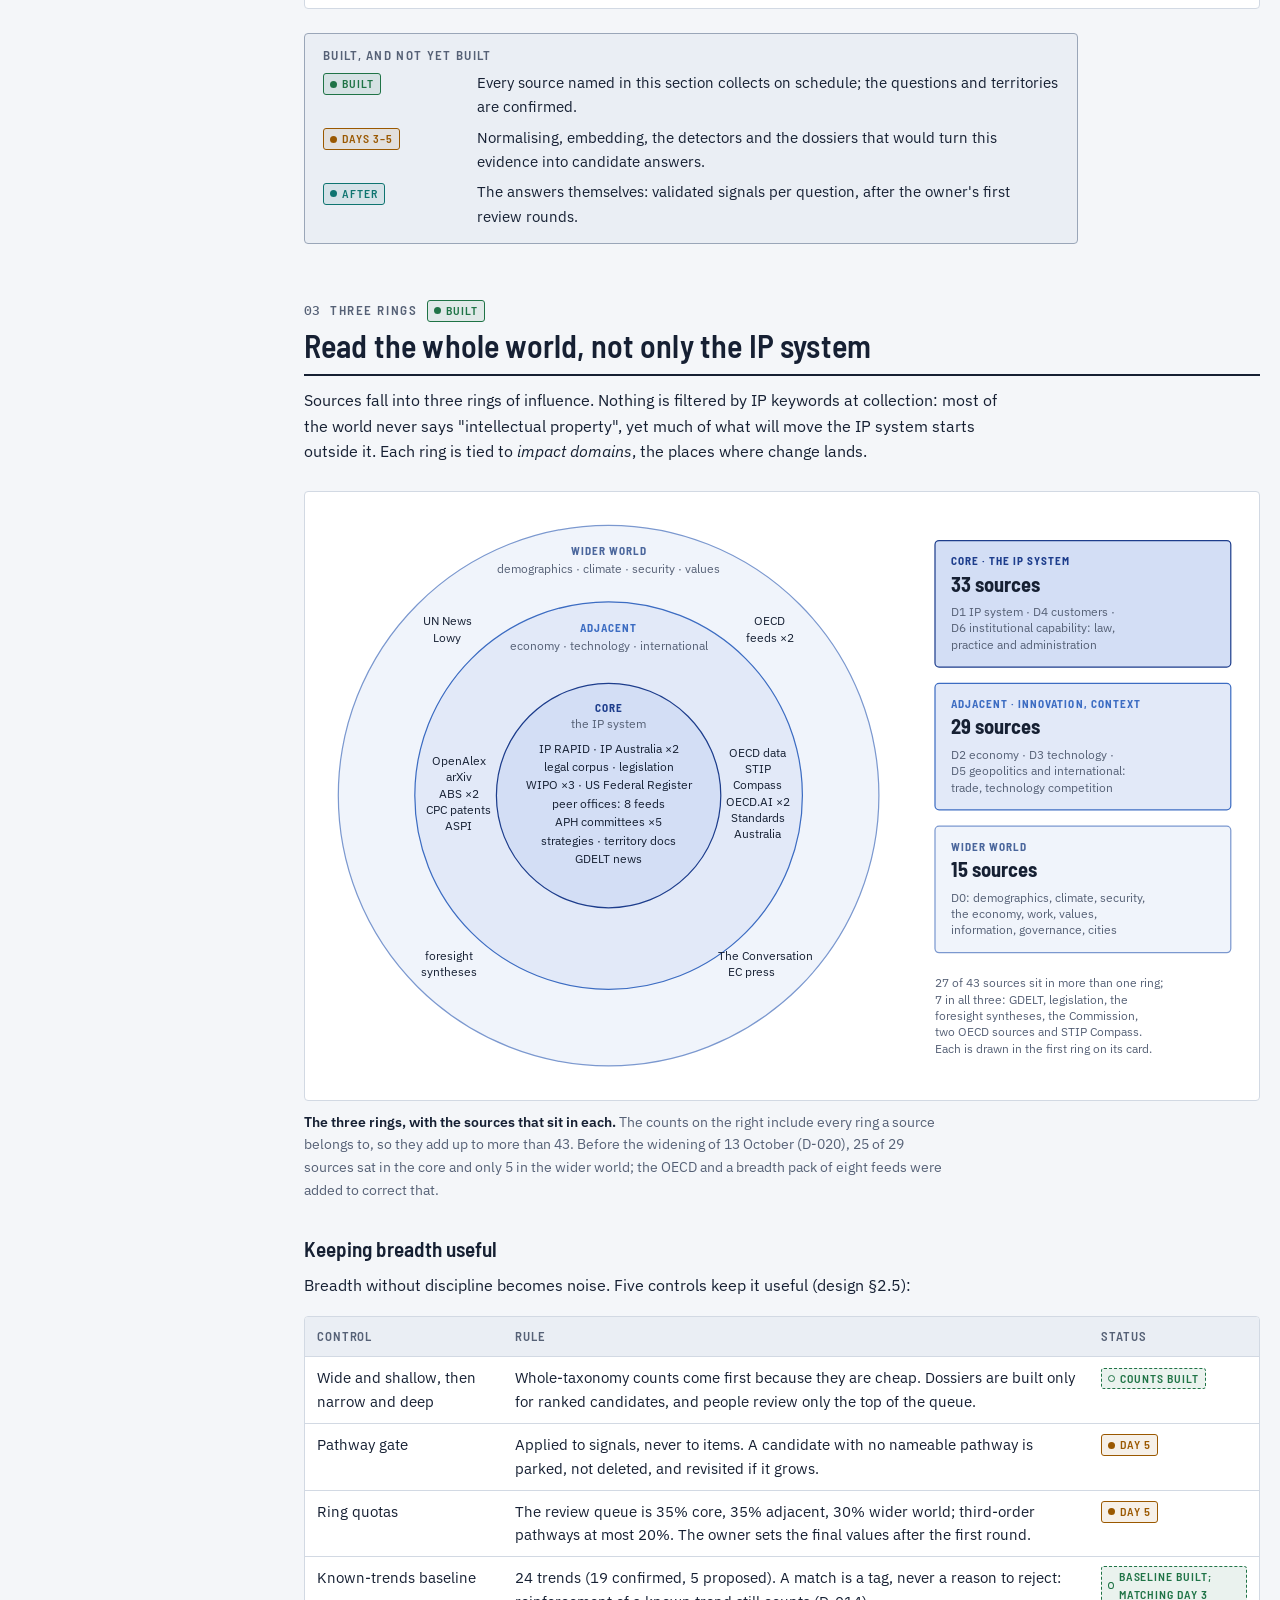
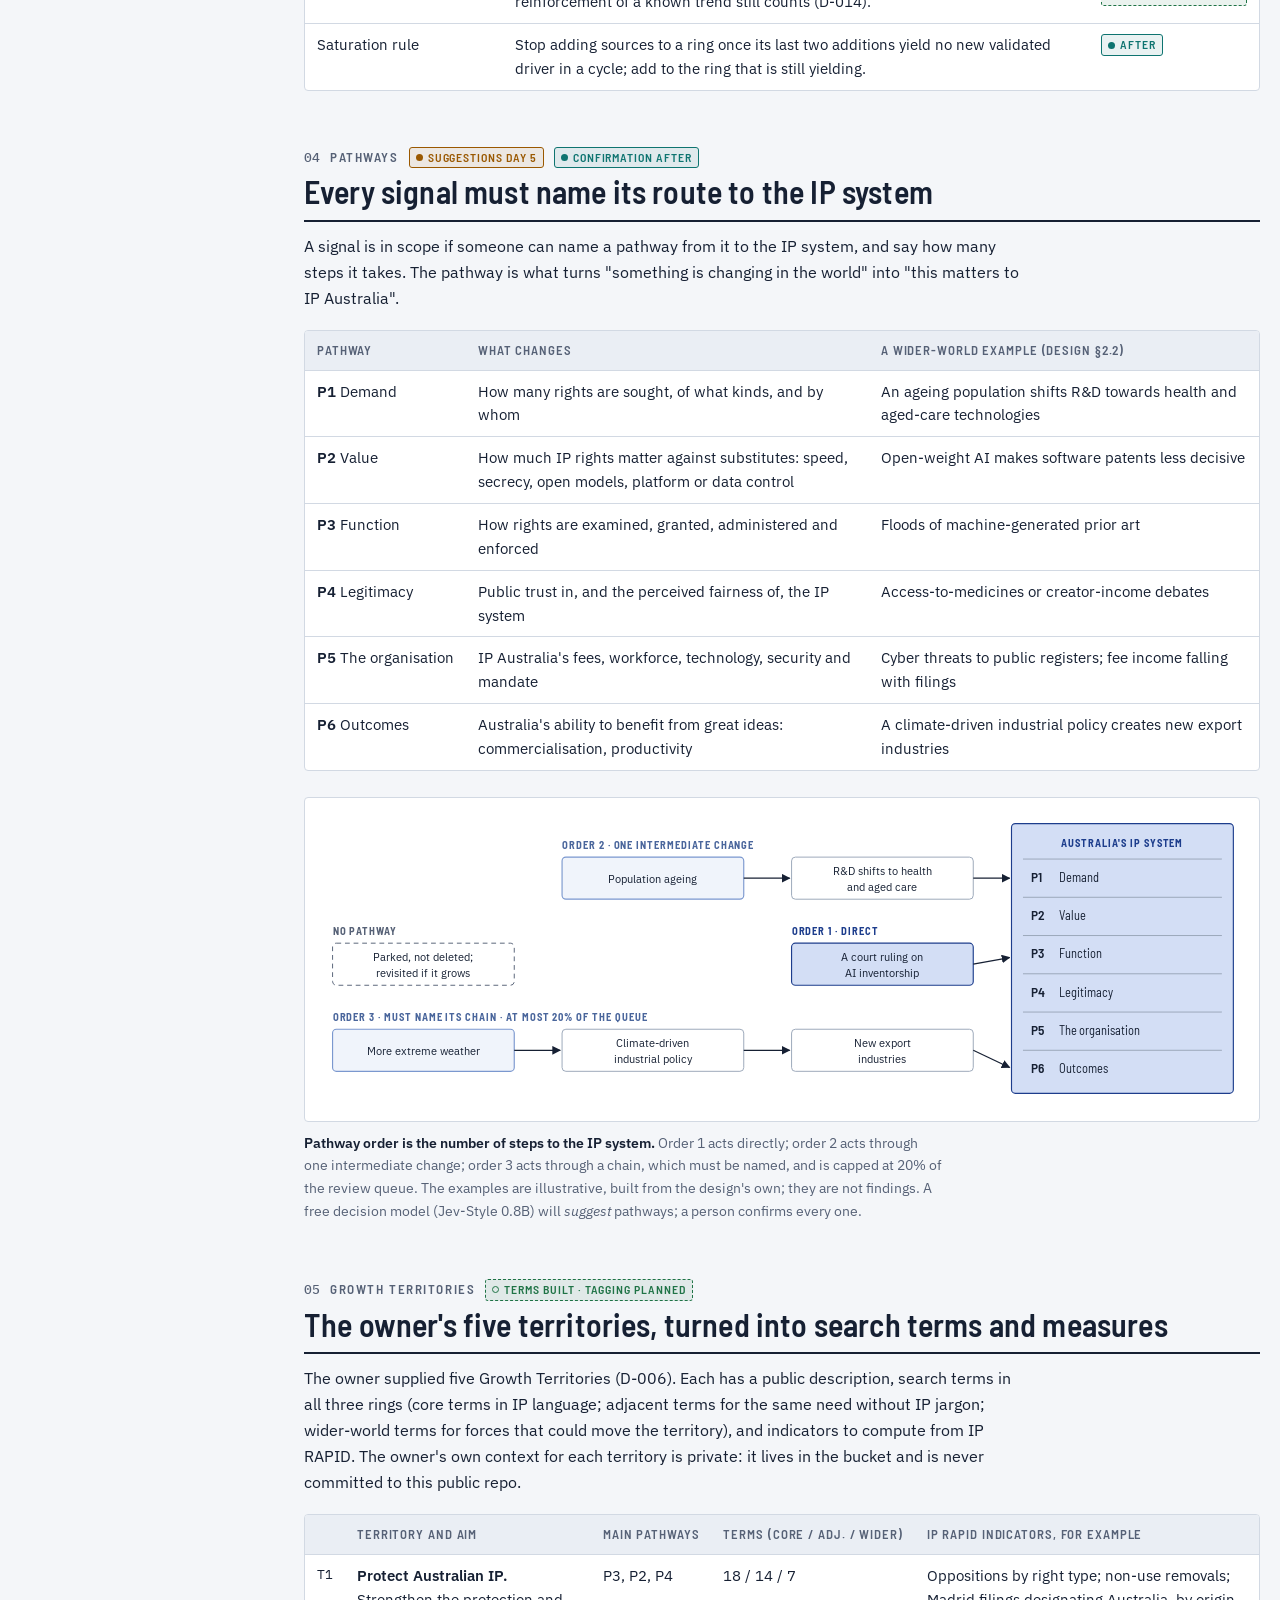
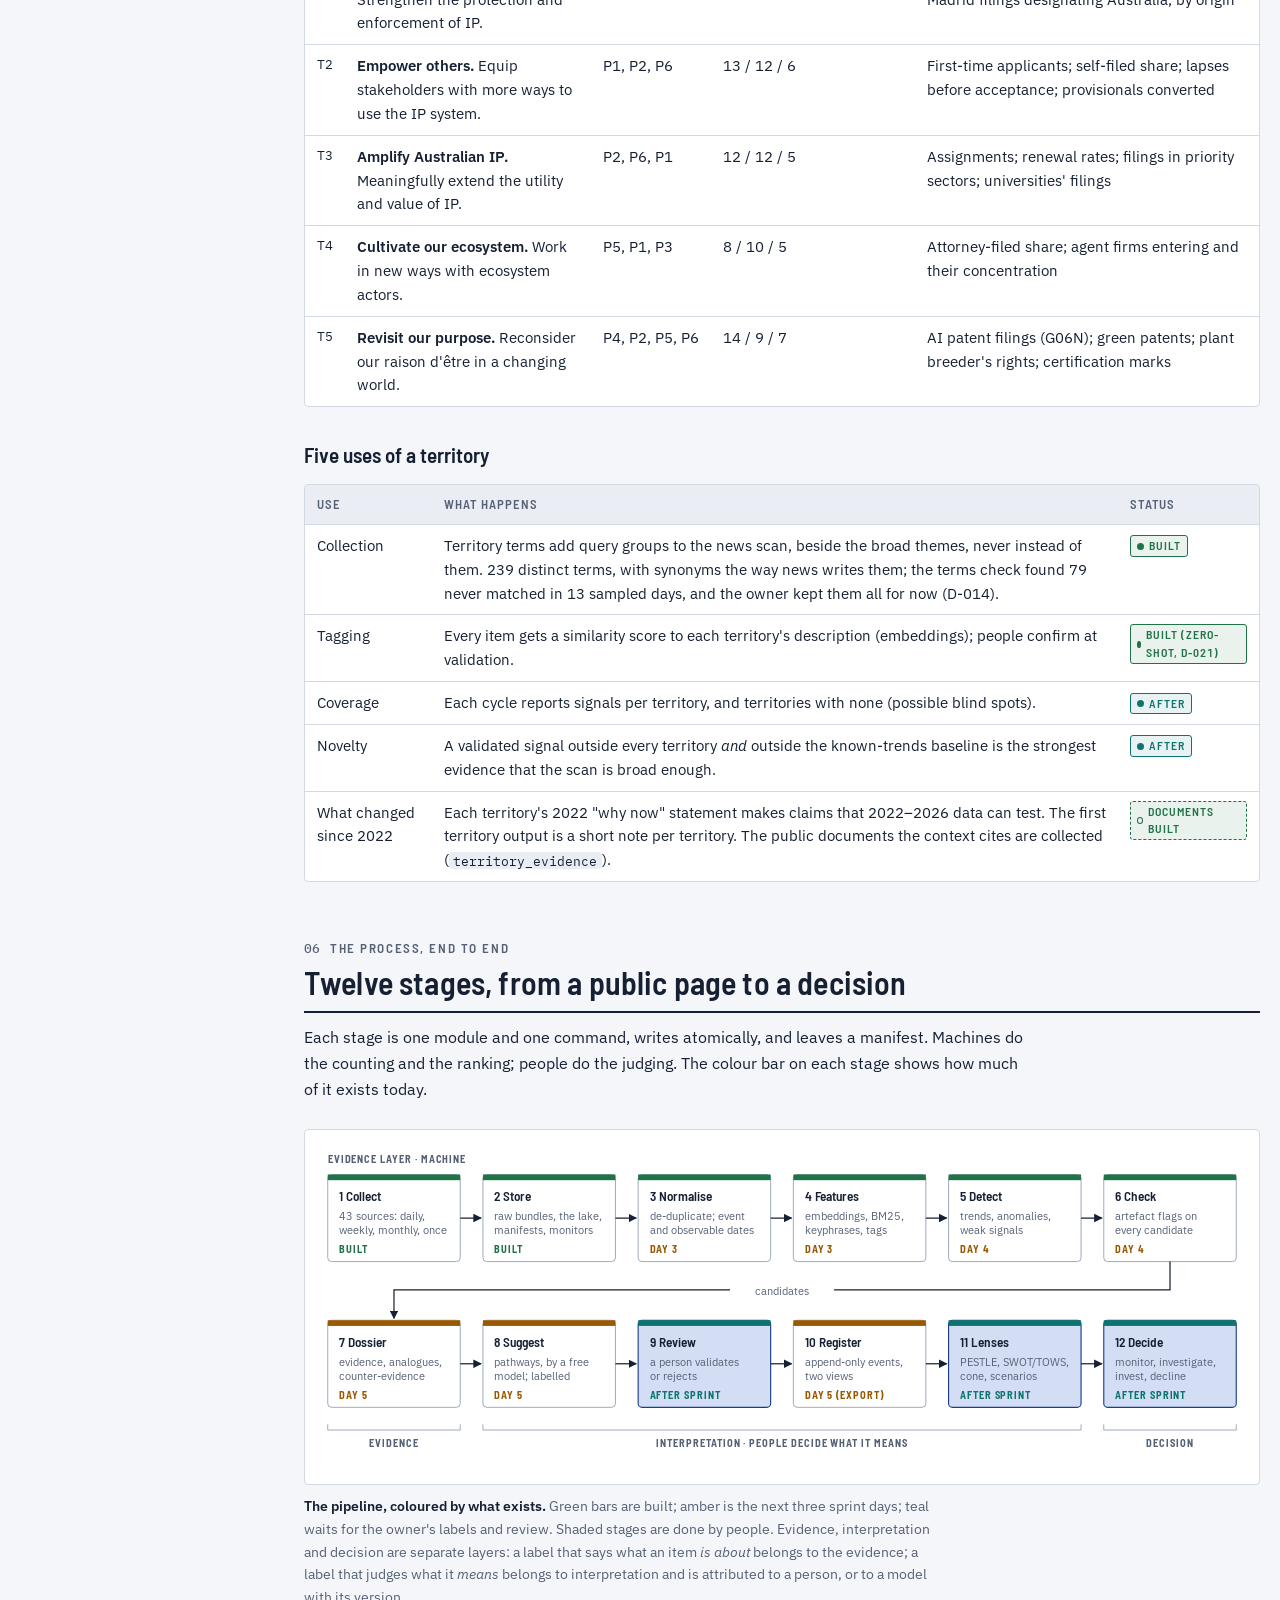
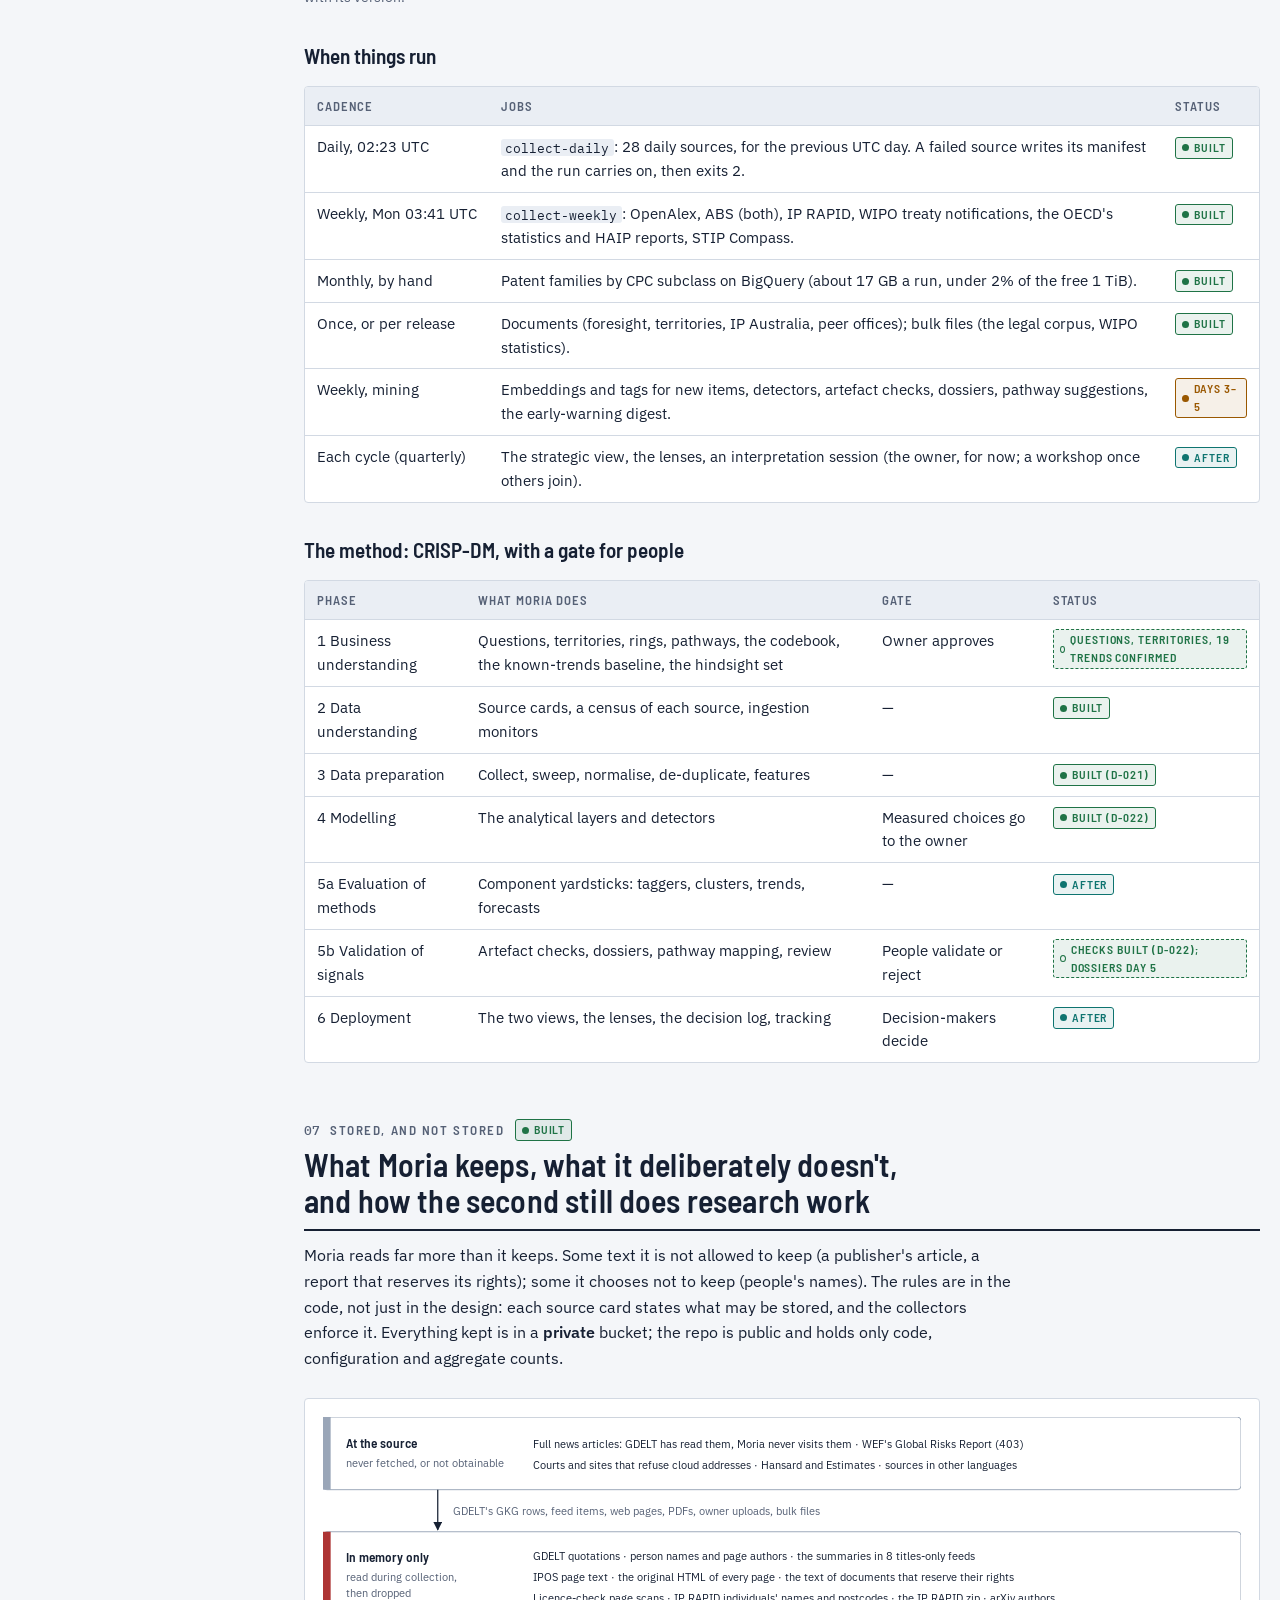
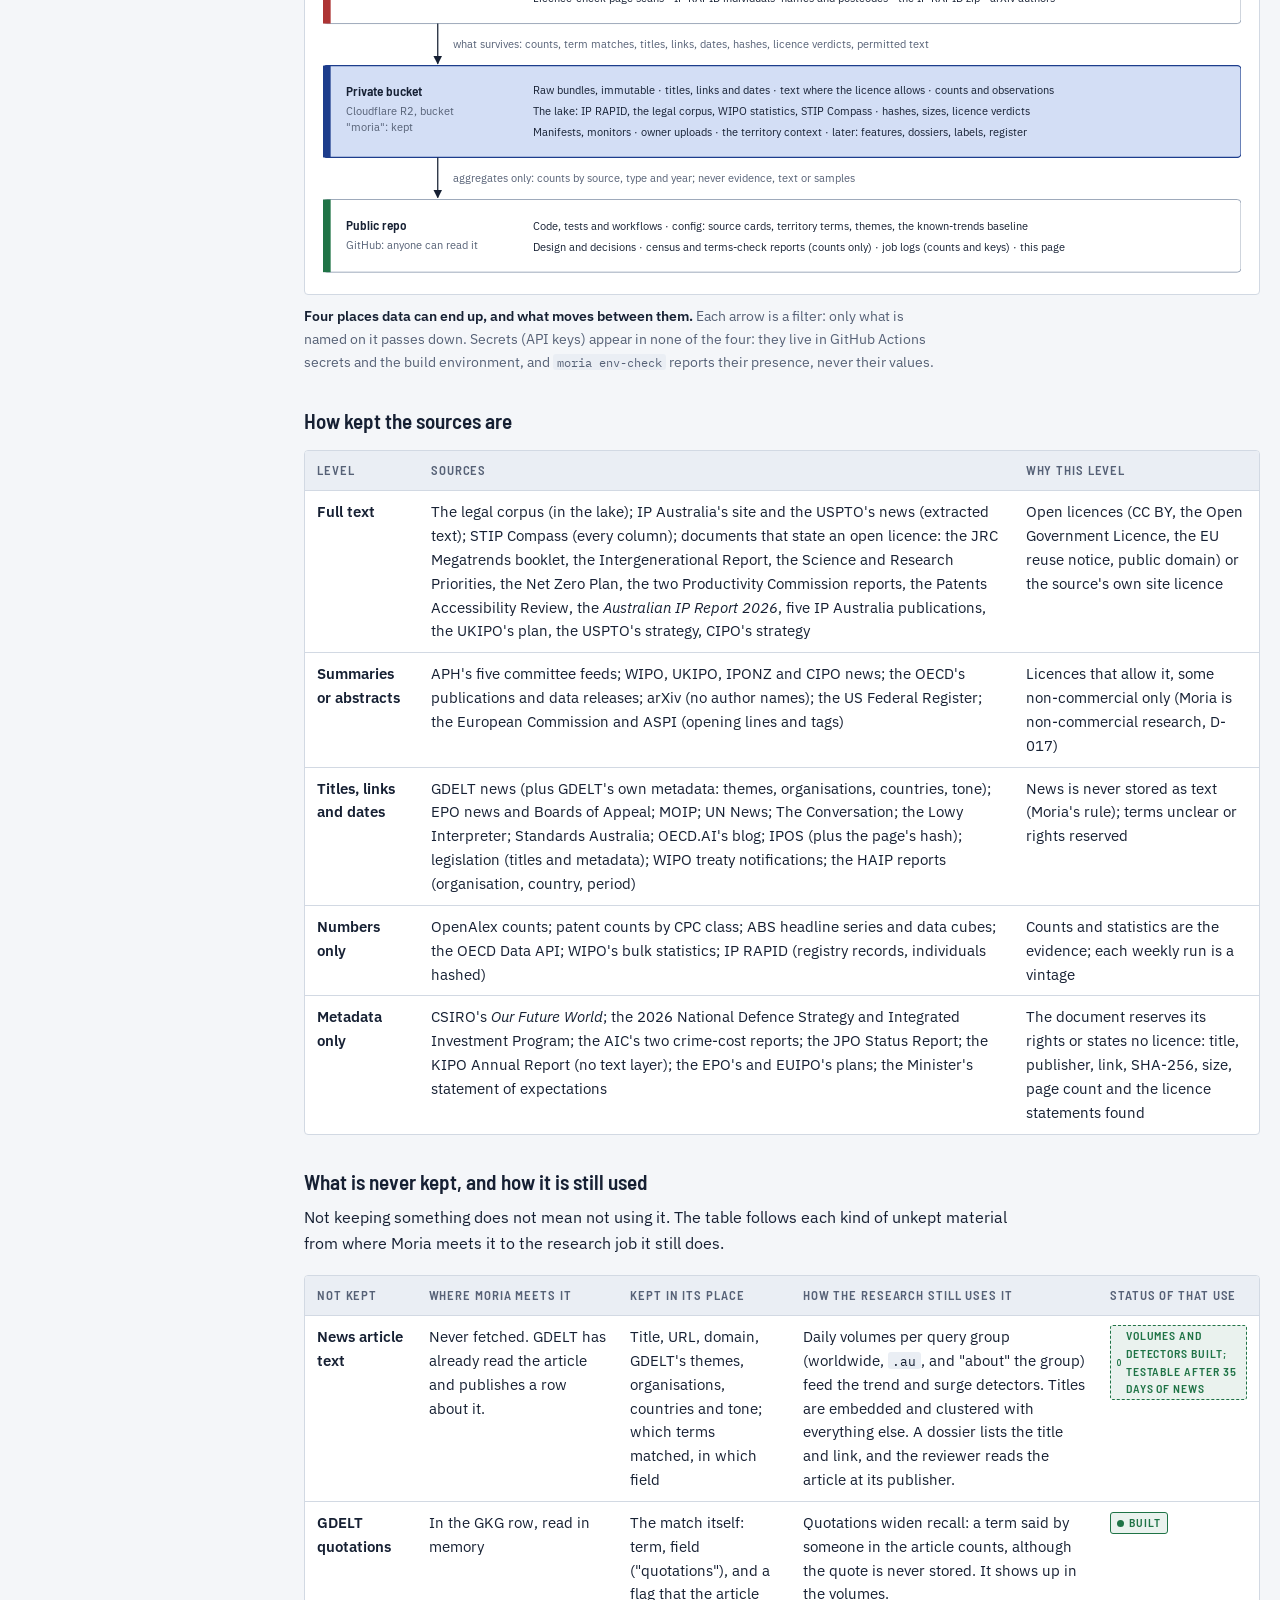
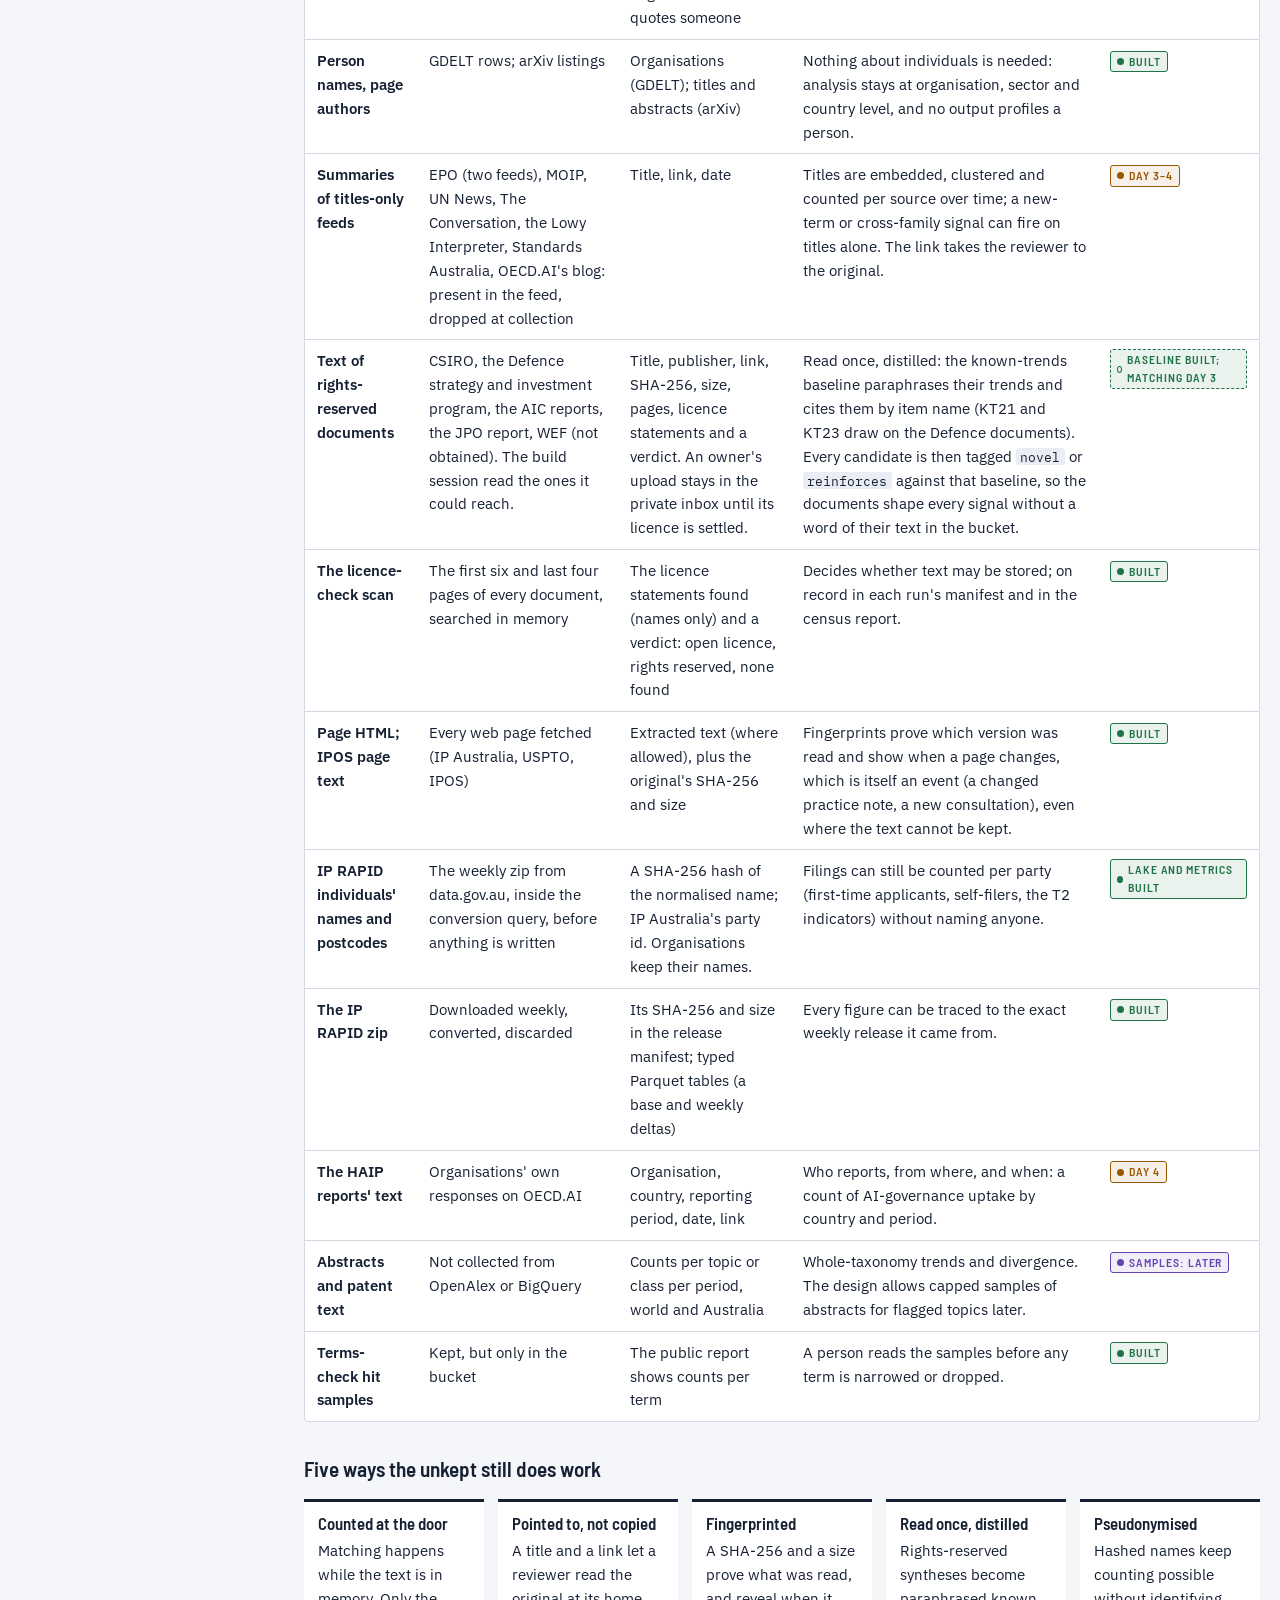
==== commit d47e9ec8: "Record D-022: day 4 built and run; the scan and seeded-artefact reports; docs - reports/scan.md (2,4" ====
--- a/index.html
+++ b/index.html
@@ -786,7 +786,7 @@
 
   <figure>
     <div class="fig-wrap">
-      <svg class="dg" viewBox="0 0 970 336" role="img" aria-label="The pipeline in twelve stages. Built: 1 collect and 2 store. Sprint day 3: 3 normalise and 4 features. Day 4: 5 detect and 6 artefact check. Day 5: 7 dossier, 8 pathway suggestions and 10 register export. After the sprint: 9 people review, 11 lenses, 12 decisions.">
+      <svg class="dg" viewBox="0 0 970 336" role="img" aria-label="The pipeline in twelve stages. Built: 1 collect, 2 store, 3 normalise, 4 features, 5 detect and 6 artefact check. Day 5: 7 dossier, 8 pathway suggestions and 10 register export. After the sprint: 9 people review, 11 lenses, 12 decisions.">
         <defs>
           <marker id="pp-ah" viewBox="0 0 10 10" refX="9" refY="5" markerWidth="7" markerHeight="7" orient="auto-start-reverse"><path d="M0,0 L10,5 L0,10 z" fill="currentColor"/></marker>
         </defs>
@@ -798,16 +798,16 @@
         <rect x="169" y="28" width="140" height="92" rx="4" class="box"/><rect x="169" y="28" width="140" height="6" class="s-built"/>
         <text x="181" y="56" class="t-b">2 Store</text><text x="181" y="76" class="t-s">raw bundles, the lake,</text><text x="181" y="91" class="t-s">manifests, monitors</text><text x="181" y="111" class="t-cap tc-ok">BUILT</text>
         <line x1="309" y1="74" x2="331" y2="74" class="ln" marker-end="url(#pp-ah)"/>
-        <rect x="333" y="28" width="140" height="92" rx="4" class="box"/><rect x="333" y="28" width="140" height="6" class="s-sprint"/>
+        <rect x="333" y="28" width="140" height="92" rx="4" class="box"/><rect x="333" y="28" width="140" height="6" class="s-built"/>
         <text x="345" y="56" class="t-b">3 Normalise</text><text x="345" y="76" class="t-s">de-duplicate; event</text><text x="345" y="91" class="t-s">and observable dates</text><text x="345" y="111" class="t-cap tc-sprint">DAY 3</text>
         <line x1="473" y1="74" x2="495" y2="74" class="ln" marker-end="url(#pp-ah)"/>
-        <rect x="497" y="28" width="140" height="92" rx="4" class="box"/><rect x="497" y="28" width="140" height="6" class="s-sprint"/>
+        <rect x="497" y="28" width="140" height="92" rx="4" class="box"/><rect x="497" y="28" width="140" height="6" class="s-built"/>
         <text x="509" y="56" class="t-b">4 Features</text><text x="509" y="76" class="t-s">embeddings, BM25,</text><text x="509" y="91" class="t-s">keyphrases, tags</text><text x="509" y="111" class="t-cap tc-sprint">DAY 3</text>
         <line x1="637" y1="74" x2="659" y2="74" class="ln" marker-end="url(#pp-ah)"/>
-        <rect x="661" y="28" width="140" height="92" rx="4" class="box"/><rect x="661" y="28" width="140" height="6" class="s-sprint"/>
+        <rect x="661" y="28" width="140" height="92" rx="4" class="box"/><rect x="661" y="28" width="140" height="6" class="s-built"/>
         <text x="673" y="56" class="t-b">5 Detect</text><text x="673" y="76" class="t-s">trends, anomalies,</text><text x="673" y="91" class="t-s">weak signals</text><text x="673" y="111" class="t-cap tc-sprint">DAY 4</text>
         <line x1="801" y1="74" x2="823" y2="74" class="ln" marker-end="url(#pp-ah)"/>
-        <rect x="825" y="28" width="140" height="92" rx="4" class="box"/><rect x="825" y="28" width="140" height="6" class="s-sprint"/>
+        <rect x="825" y="28" width="140" height="92" rx="4" class="box"/><rect x="825" y="28" width="140" height="6" class="s-built"/>
         <text x="837" y="56" class="t-b">6 Check</text><text x="837" y="76" class="t-s">artefact flags on</text><text x="837" y="91" class="t-s">every candidate</text><text x="837" y="111" class="t-cap tc-sprint">DAY 4</text>
         <!-- connector -->
         <path d="M895,120 V150 H75 V180" class="ln" marker-end="url(#pp-ah)"/>
@@ -867,9 +867,9 @@
         <tr><td>1 Business understanding</td><td>Questions, territories, rings, pathways, the codebook, the known-trends baseline, the hindsight set</td><td>Owner approves</td><td><span class="st partial">Questions, territories, 19 trends confirmed</span></td></tr>
         <tr><td>2 Data understanding</td><td>Source cards, a census of each source, ingestion monitors</td><td>—</td><td><span class="st built">Built</span></td></tr>
         <tr><td>3 Data preparation</td><td>Collect, sweep, normalise, de-duplicate, features</td><td>—</td><td><span class="st built">Built (D-021)</span></td></tr>
-        <tr><td>4 Modelling</td><td>The analytical layers and detectors</td><td>Measured choices go to the owner</td><td><span class="st sprint">Day 4</span></td></tr>
+        <tr><td>4 Modelling</td><td>The analytical layers and detectors</td><td>Measured choices go to the owner</td><td><span class="st built">Built (D-022)</span></td></tr>
         <tr><td>5a Evaluation of methods</td><td>Component yardsticks: taggers, clusters, trends, forecasts</td><td>—</td><td><span class="st after">After</span></td></tr>
-        <tr><td>5b Validation of signals</td><td>Artefact checks, dossiers, pathway mapping, review</td><td>People validate or reject</td><td><span class="st sprint">Checks, dossiers: days 4–5</span></td></tr>
+        <tr><td>5b Validation of signals</td><td>Artefact checks, dossiers, pathway mapping, review</td><td>People validate or reject</td><td><span class="st partial">Checks built (D-022); dossiers day 5</span></td></tr>
         <tr><td>6 Deployment</td><td>The two views, the lenses, the decision log, tracking</td><td>Decision-makers decide</td><td><span class="st after">After</span></td></tr>
       </tbody>
     </table>
@@ -949,7 +949,7 @@
     <table>
       <thead><tr><th>Not kept</th><th>Where Moria meets it</th><th>Kept in its place</th><th>How the research still uses it</th><th>Status of that use</th></tr></thead>
       <tbody>
-        <tr><td><strong>News article text</strong></td><td>Never fetched. GDELT has already read the article and publishes a row about it.</td><td>Title, URL, domain, GDELT's themes, organisations, countries and tone; which terms matched, in which field</td><td>Daily volumes per query group (worldwide, <code>.au</code>, and "about" the group) feed the trend and surge detectors. Titles are embedded and clustered with everything else. A dossier lists the title and link, and the reviewer reads the article at its publisher.</td><td><span class="st partial">Volumes built; detectors day 4</span></td></tr>
+        <tr><td><strong>News article text</strong></td><td>Never fetched. GDELT has already read the article and publishes a row about it.</td><td>Title, URL, domain, GDELT's themes, organisations, countries and tone; which terms matched, in which field</td><td>Daily volumes per query group (worldwide, <code>.au</code>, and "about" the group) feed the trend and surge detectors. Titles are embedded and clustered with everything else. A dossier lists the title and link, and the reviewer reads the article at its publisher.</td><td><span class="st partial">Volumes and detectors built; testable after 35 days of news</span></td></tr>
         <tr><td><strong>GDELT quotations</strong></td><td>In the GKG row, read in memory</td><td>The match itself: term, field ("quotations"), and a flag that the article quotes someone</td><td>Quotations widen recall: a term said by someone in the article counts, although the quote is never stored. It shows up in the volumes.</td><td><span class="st built">Built</span></td></tr>
         <tr><td><strong>Person names, page authors</strong></td><td>GDELT rows; arXiv listings</td><td>Organisations (GDELT); titles and abstracts (arXiv)</td><td>Nothing about individuals is needed: analysis stays at organisation, sector and country level, and no output profiles a person.</td><td><span class="st built">Built</span></td></tr>
         <tr><td><strong>Summaries of titles-only feeds</strong></td><td>EPO (two feeds), MOIP, UN News, The Conversation, the Lowy Interpreter, Standards Australia, OECD.AI's blog: present in the feed, dropped at collection</td><td>Title, link, date</td><td>Titles are embedded, clustered and counted per source over time; a new-term or cross-family signal can fire on titles alone. The link takes the reviewer to the original.</td><td><span class="st sprint">Day 3–4</span></td></tr>
@@ -1152,7 +1152,7 @@
     </table>
   </div>
   <p>A failed check is shown to the analyst; it never hides the candidate. Ingestion monitor entries are already written
-  on every collection <span class="st built">Built</span>; turning them into incidents is day 4.</p>
+  on every collection and turned into incidents per source and day (<code>moria monitor ingestion</code>) <span class="st built">Built</span>; the seeded artefacts are all flagged (D-022).</p>
 
   <figure>
     <div class="fig-wrap">
@@ -1350,8 +1350,8 @@
     <li class="done"><span class="when">12–13 Oct</span><span class="rail"></span><div class="what"><h4>Tier 1 cleanup <span class="st built">Done</span></h4><p>APH's committee feeds, the legal corpus, IP Australia's full snapshot and PDFs, MOIP, WIPO's treaties and statistics, CABEE and BERD; BigQuery switched on (D-016 to D-019).</p></div></li>
     <li class="done"><span class="when">13 Oct</span><span class="rail"></span><div class="what"><h4>The widening <span class="st built">Done</span></h4><p>Six OECD sources (STIP Compass first) and a breadth pack of eight feeds; the owner's eleven uploads read; five known trends proposed, KT20 to KT24 (D-020). 43 sources.</p></div></li>
     <li class="done"><span class="when">13 Oct</span><span class="rail"></span><div class="what"><h4>Day 3 <span class="st built">Done</span></h4><p>122,243 documents and about a million series normalised with both dates and a security sweep; embedded, de-duplicated, keyphrased, indexed and tagged (zero-shot, territories wired in); 59 monthly IP RAPID metrics. The decision model's speed on a free GPU waits on the owner's notebook run (D-021).</p></div></li>
-    <li class="next"><span class="when">Next</span><span class="rail"></span><div class="what"><h4>Day 4: detectors <span class="st sprint">When the owner asks</span></h4><p>Rates, trends, accelerations and change points over the whole taxonomies; world/Australia divergence; anomalies; the five weak-signal indicators; cross-ring convergence; artefact checks tested with seeded artefacts.</p></div></li>
-    <li class="next"><span class="when">Day 5</span><span class="rail"></span><div class="what"><h4>Dossiers and the first queue <span class="st sprint">Planned</span></h4><p>Dossiers, pathway suggestions, ring quotas and ranking, the register's spreadsheet export and import, the early-warning digest, a term-only hindsight smoke run. Done when about 40 ranked dossiers are ready for review.</p></div></li>
+    <li class="done"><span class="when">14 Oct</span><span class="rail"></span><div class="what"><h4>Day 4 <span class="st built">Done</span></h4><p>Trends, accelerations, change points, anomalies, low-base surges and Australia/world divergence over about 27,000 series; the five weak-signal indicators over the documents; six artefact checks, all six seeded artefacts caught; 2,486 candidates, 2,129 unflagged (D-022).</p></div></li>
+    <li class="next"><span class="when">Next</span><span class="rail"></span><div class="what"><h4>Day 5: dossiers and the first queue <span class="st sprint">When the owner asks</span></h4><p>Dossiers, pathway suggestions, ring quotas and ranking, the register's spreadsheet export and import, the early-warning digest, a term-only hindsight smoke run. Done when about 40 ranked dossiers are ready for review.</p></div></li>
     <li class="next"><span class="when">Days 6–7</span><span class="rail"></span><div class="what"><h4>Buffer <span class="st sprint">Planned</span></h4><p>Fixes, a methodology note, handover.</p></div></li>
     <li class="later"><span class="when">Owner's pace</span><span class="rail"></span><div class="what"><h4>Labels, review, lenses <span class="st after">After the sprint</span></h4><p>About 200 labels; the first review round (triage, then deep review); the lenses in an interpretation session.</p></div></li>
     <li class="later"><span class="when">Quarterly</span><span class="rail"></span><div class="what"><h4>Cycles <span class="st after">After the sprint</span></h4><p>The strategic view, the lenses and an interpretation session each quarter; the weekly digest between them.</p></div></li>
@@ -1369,9 +1369,9 @@
         <tr><td>Territory terms and themes in the news counts; the terms check</td><td><span class="st built">Built</span></td><td><code>collectors/gkg.py</code>, <code>terms.py</code>, <code>reports/terms-check.md</code></td></tr>
         <tr><td>Known-trends baseline (19 confirmed, 5 proposed)</td><td><span class="st built">Built</span></td><td><code>config/baseline.yaml</code>; matching candidates to it is day 3</td></tr>
         <tr><td>Census reports per source</td><td><span class="st built">Built</span></td><td><code>census.py</code>, <code>reports/census/</code></td></tr>
-        <tr><td>The security sweep of collected text (hidden content, instructions aimed at AI, secrets, personal data)</td><td><span class="st sprint">Planned</span></td><td>Design §7, §12; not yet given a sprint day</td></tr>
-        <tr><td>Normalised tables, de-duplication, embeddings, BM25, tags, IP RAPID metrics</td><td><span class="st sprint">Day 3</span></td><td>Design §7, §13</td></tr>
-        <tr><td>Detectors, artefact checks, ingestion incidents</td><td><span class="st sprint">Day 4</span></td><td>Design §8</td></tr>
+        <tr><td>The security sweep of collected text (hidden content, instructions aimed at AI, secrets, personal data)</td><td><span class="st built">Built</span></td><td>Inside <code>moria normalise</code> (D-021)</td></tr>
+        <tr><td>Normalised tables, de-duplication, embeddings, BM25, tags, IP RAPID metrics</td><td><span class="st built">Built</span></td><td>D-021; <code>reports/evidence-layer.md</code></td></tr>
+        <tr><td>Detectors, artefact checks, ingestion incidents</td><td><span class="st built">Built</span></td><td>D-022; <code>reports/scan.md</code>, <code>reports/eval/artefacts.md</code></td></tr>
         <tr><td>Dossiers, pathway suggestions, ranked queue, register export, digest</td><td><span class="st sprint">Day 5</span></td><td>Design §8.4, §6.3</td></tr>
         <tr><td>Labels and the tagger comparison; review rounds; the missed-signal register</td><td><span class="st after">After</span></td><td>Design §11, §6.3; <code>docs/mining-explained.md</code></td></tr>
         <tr><td>PESTLE, SWOT/TOWS, the Futures Cone, scenarios, robustness, decision log</td><td><span class="st after">After</span></td><td>Design §10; written by people</td></tr>
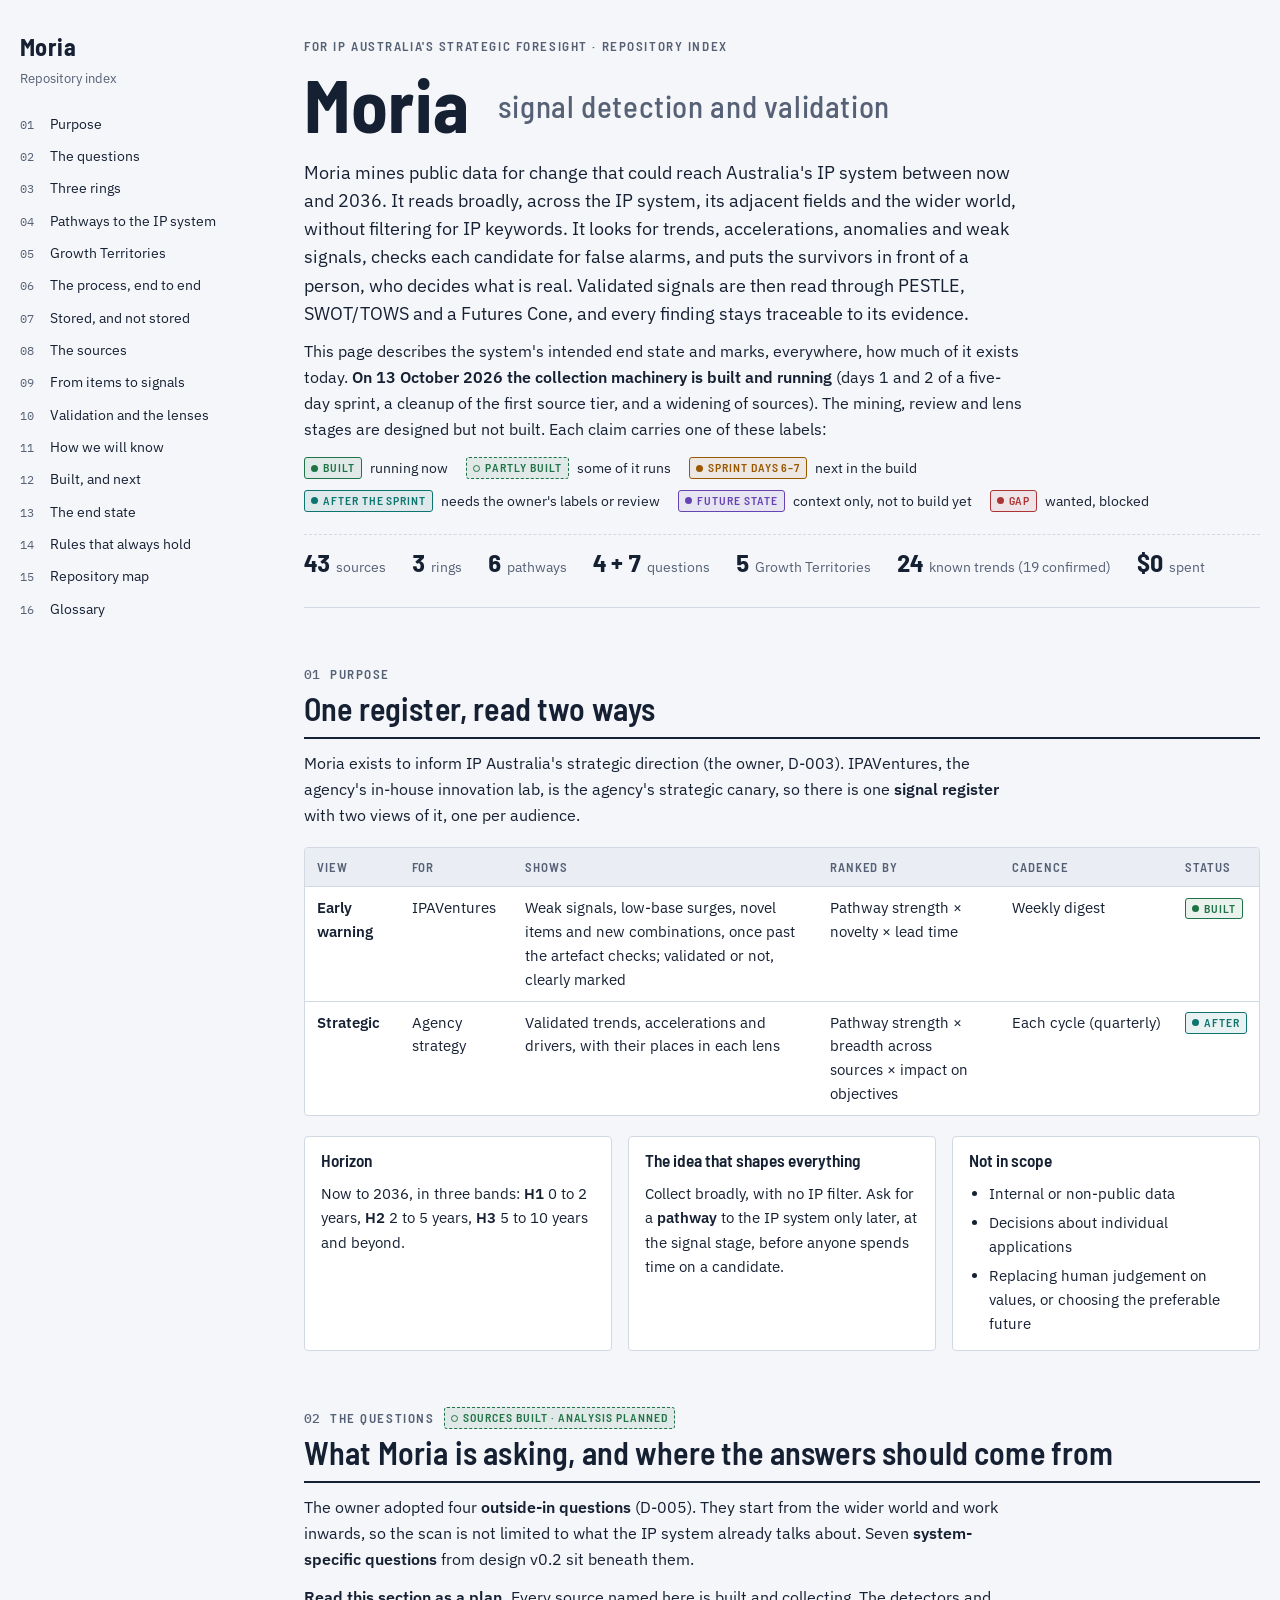
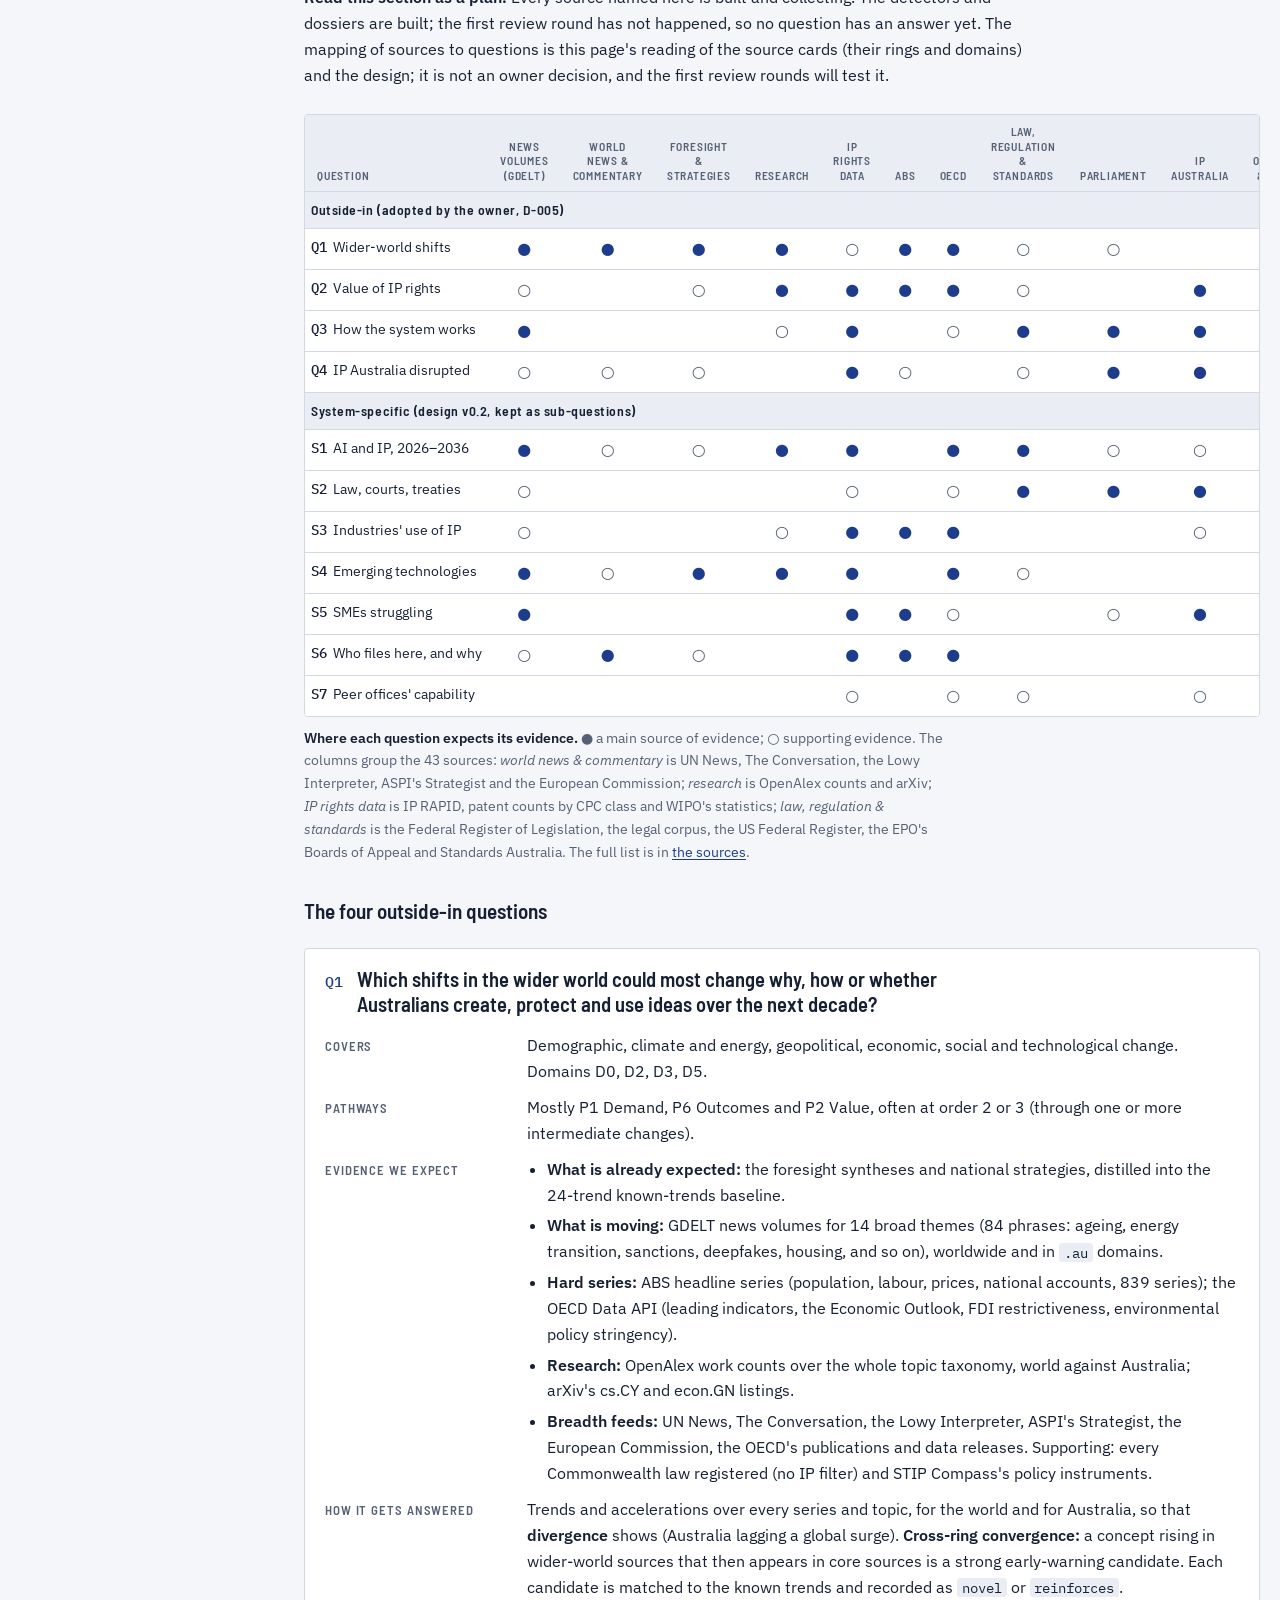
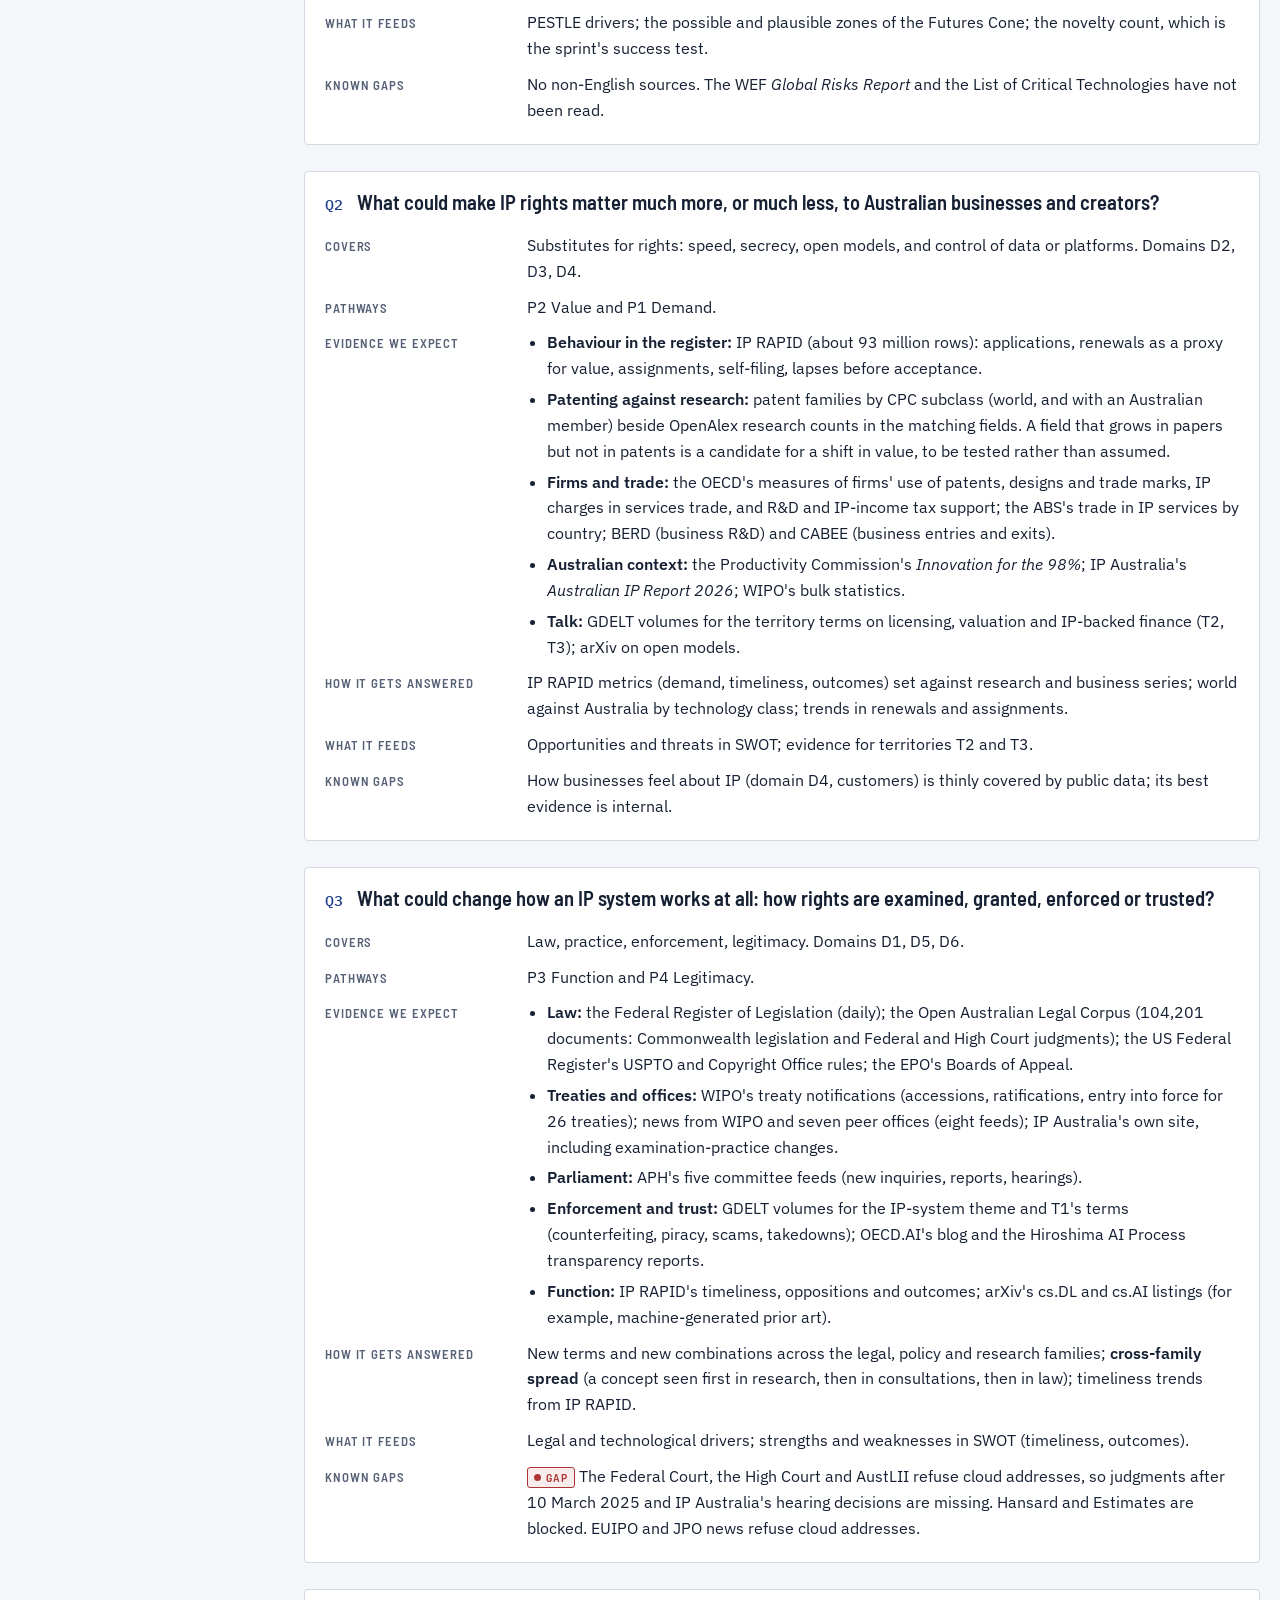
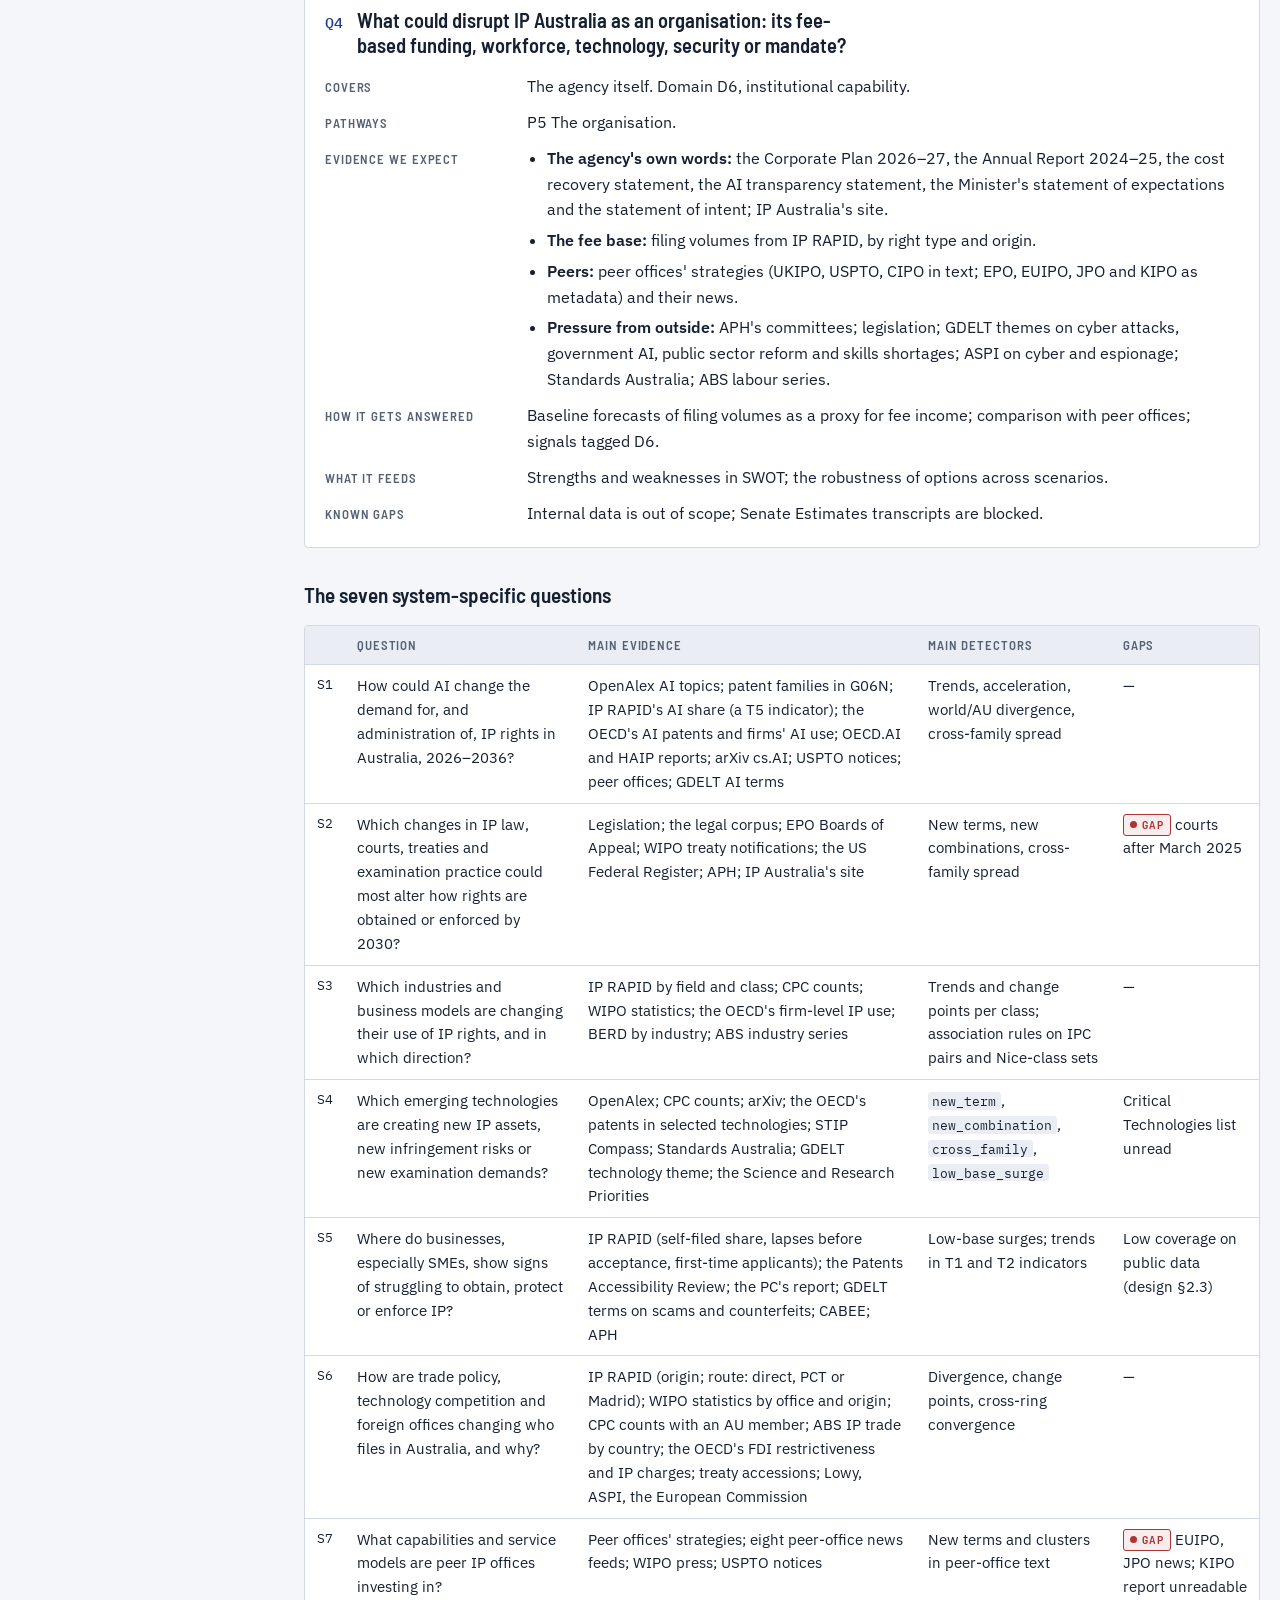
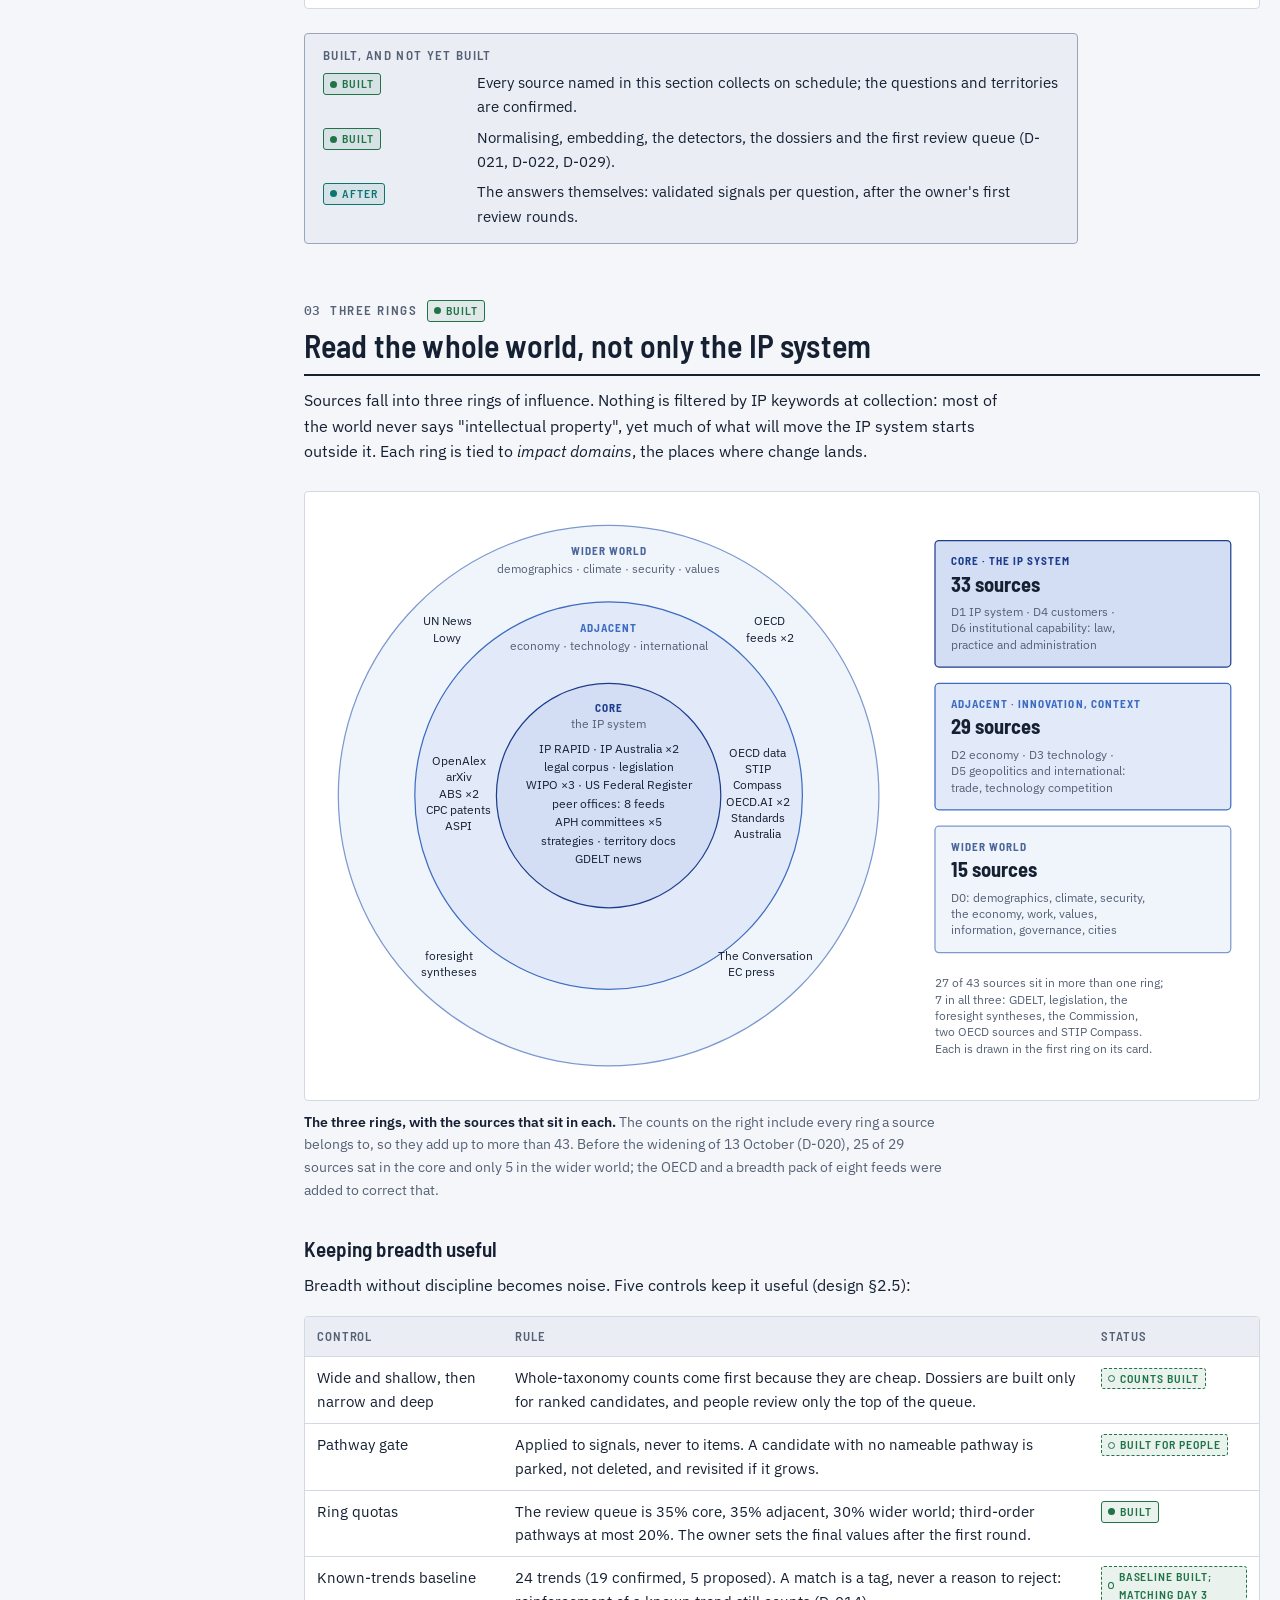
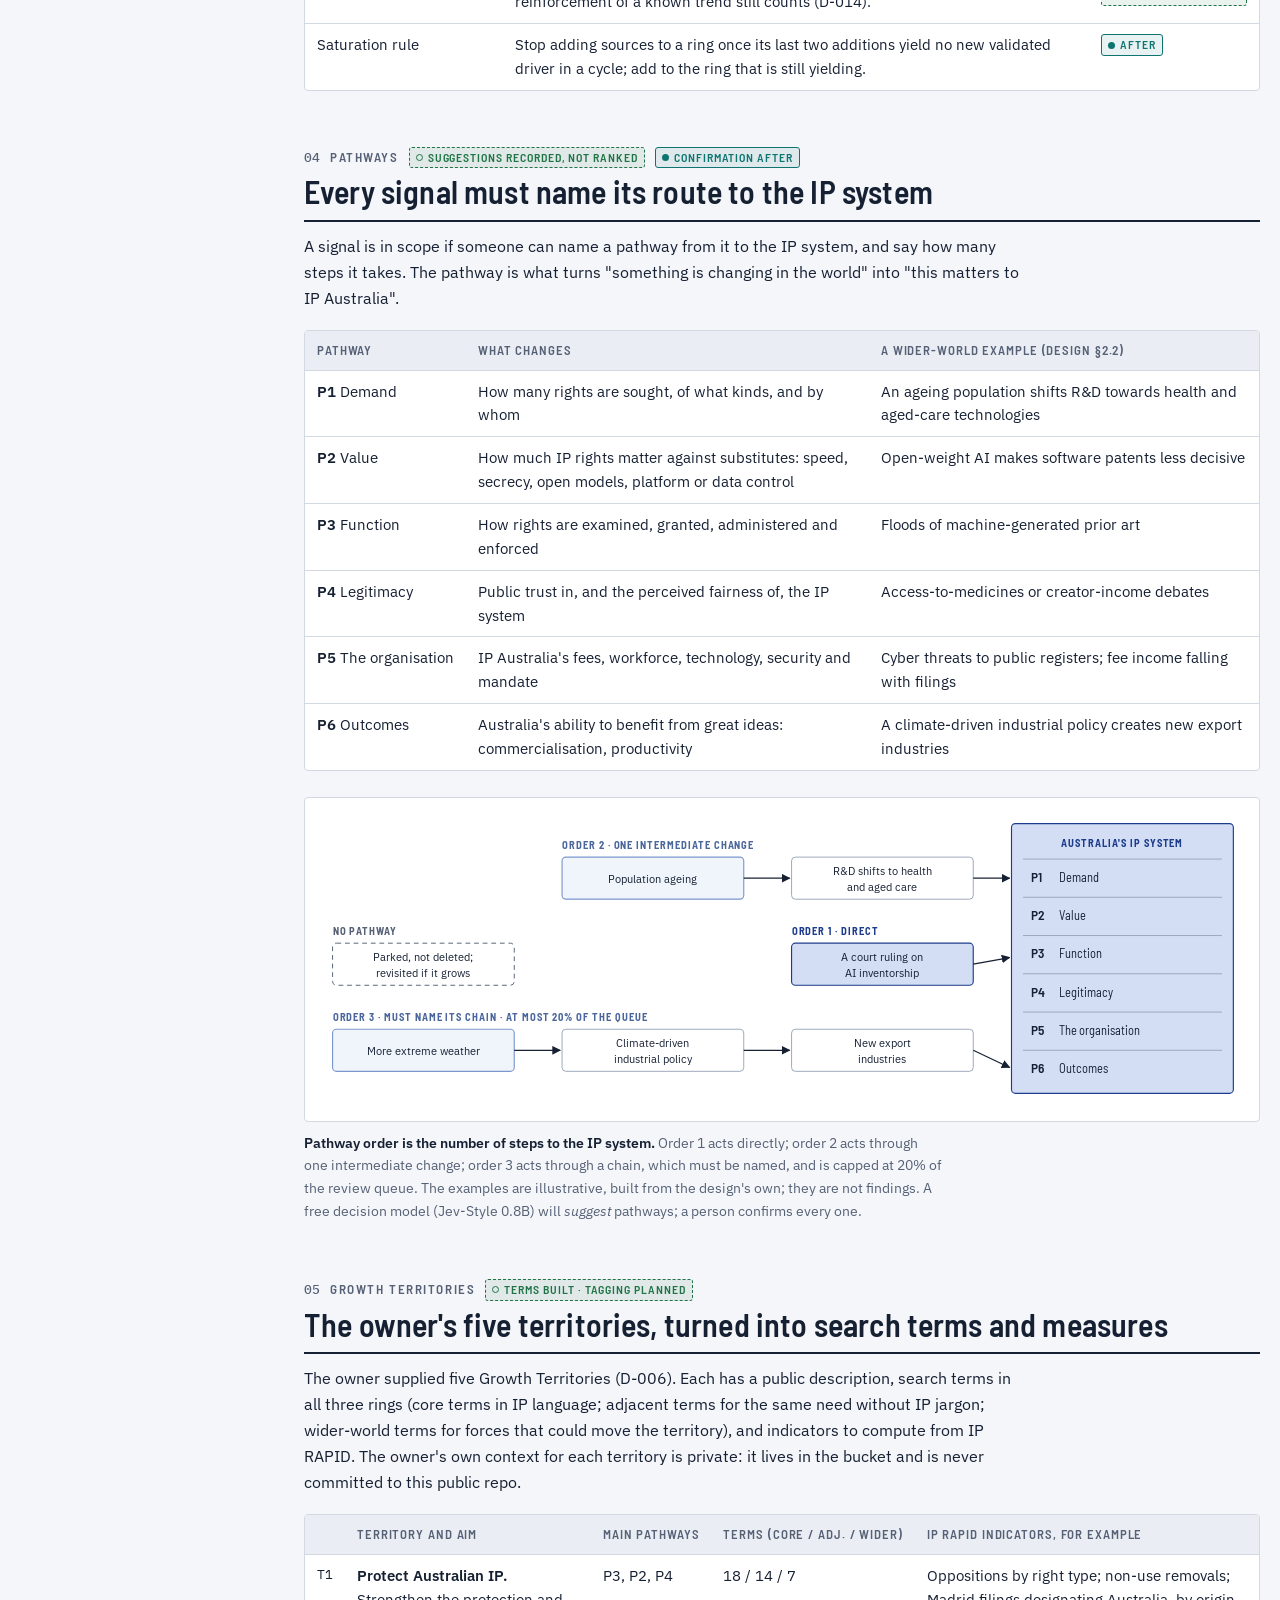
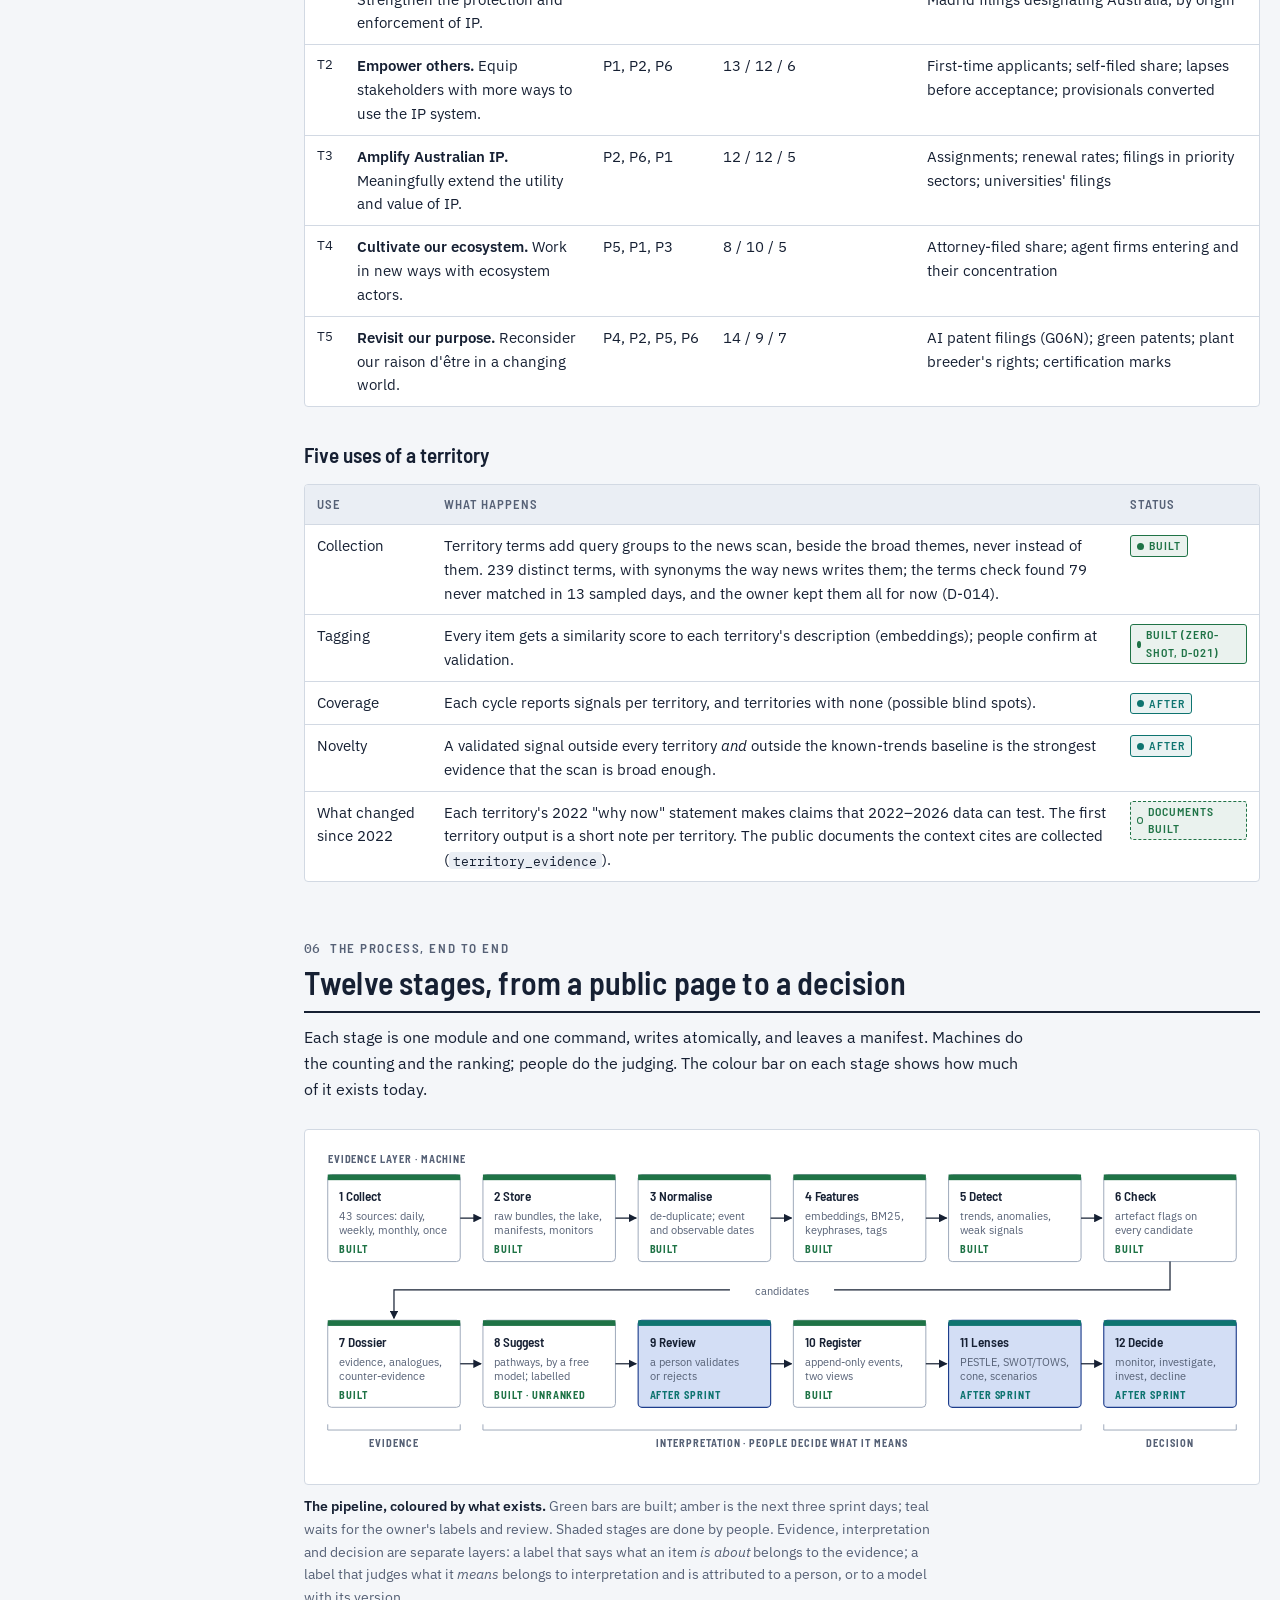
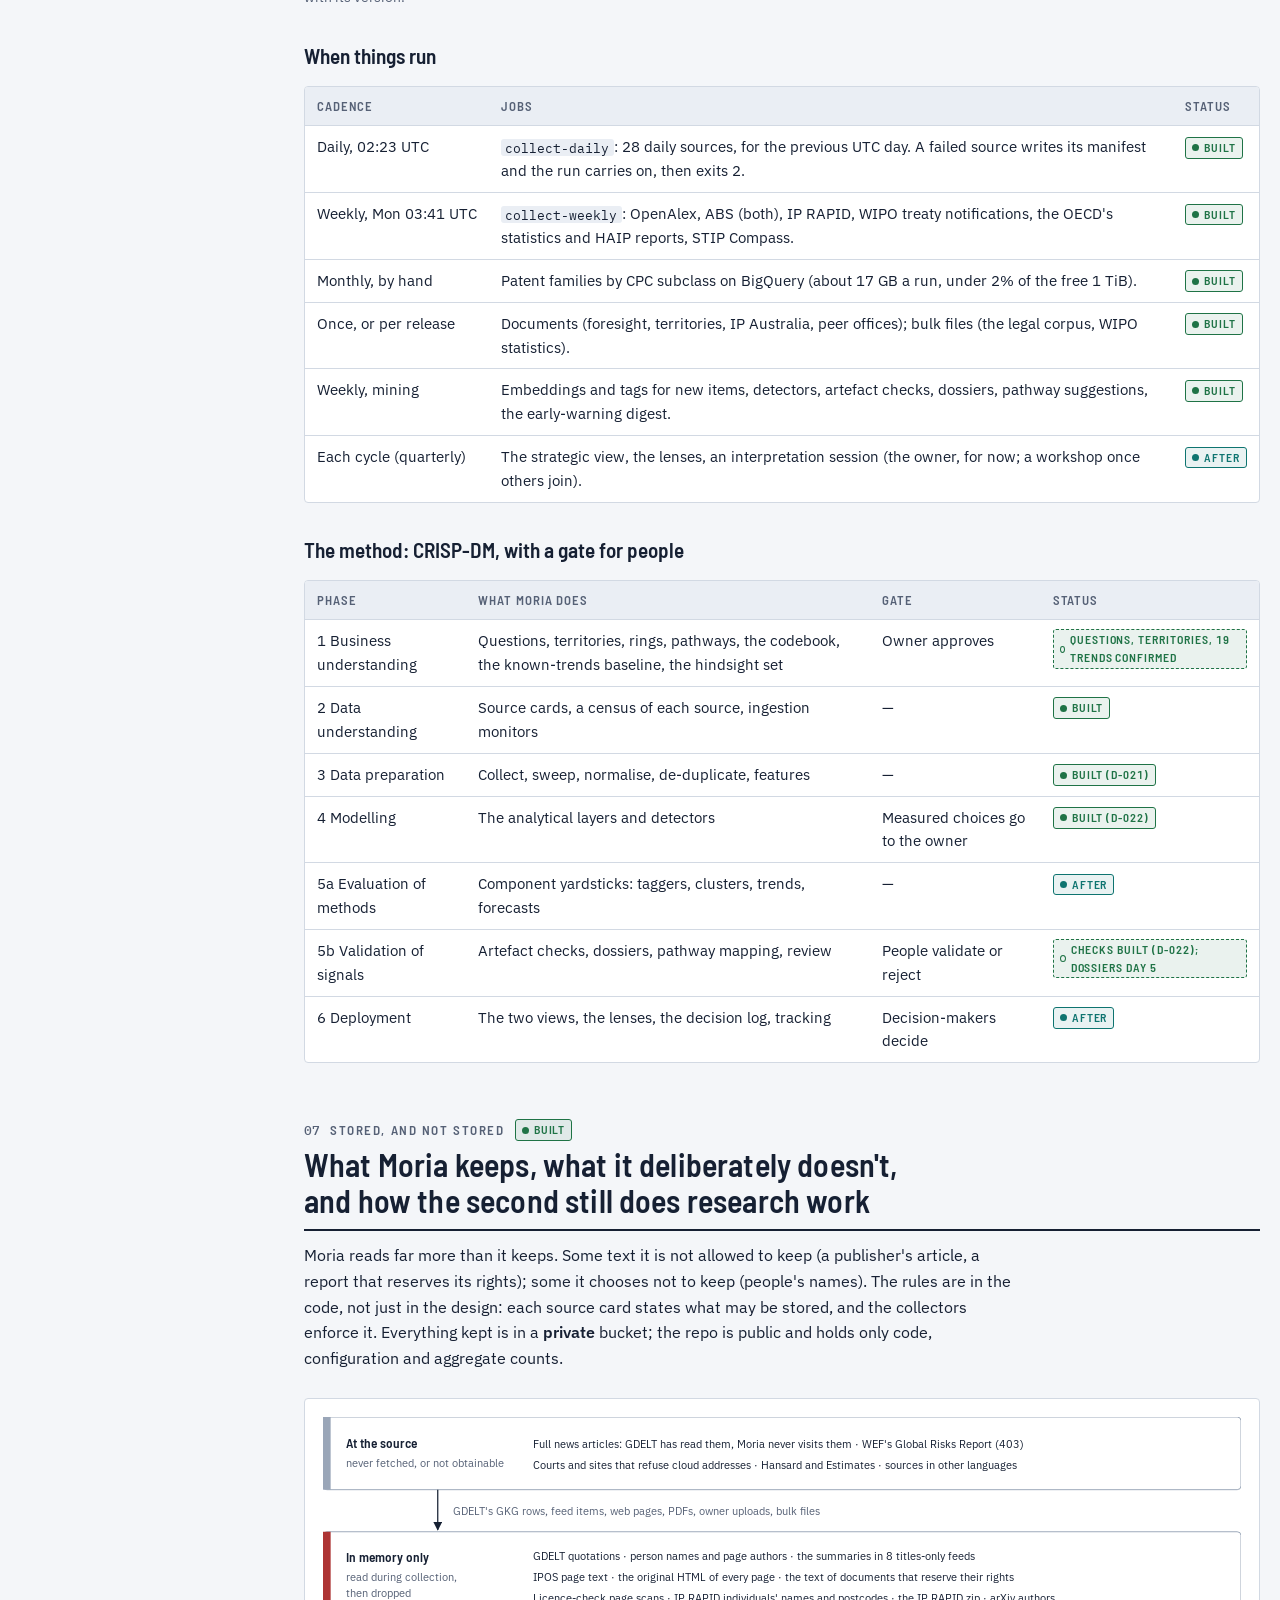
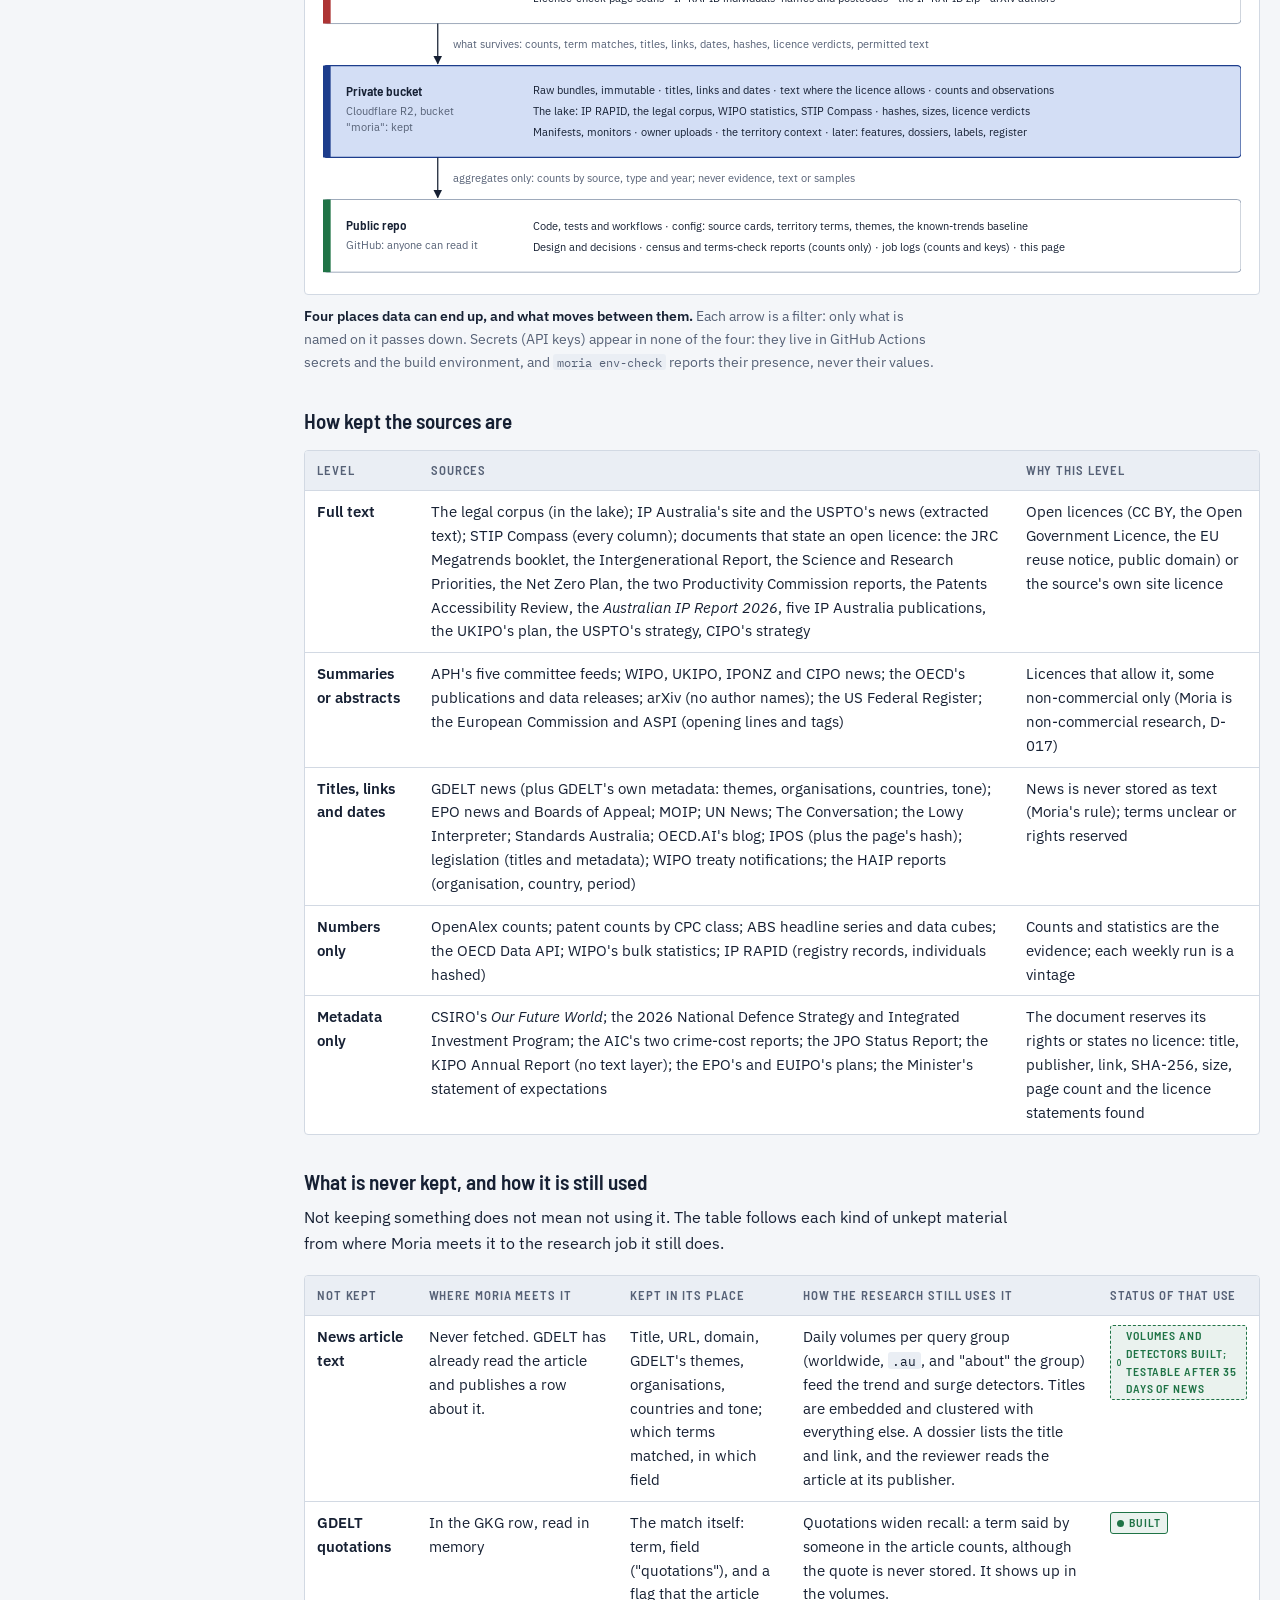
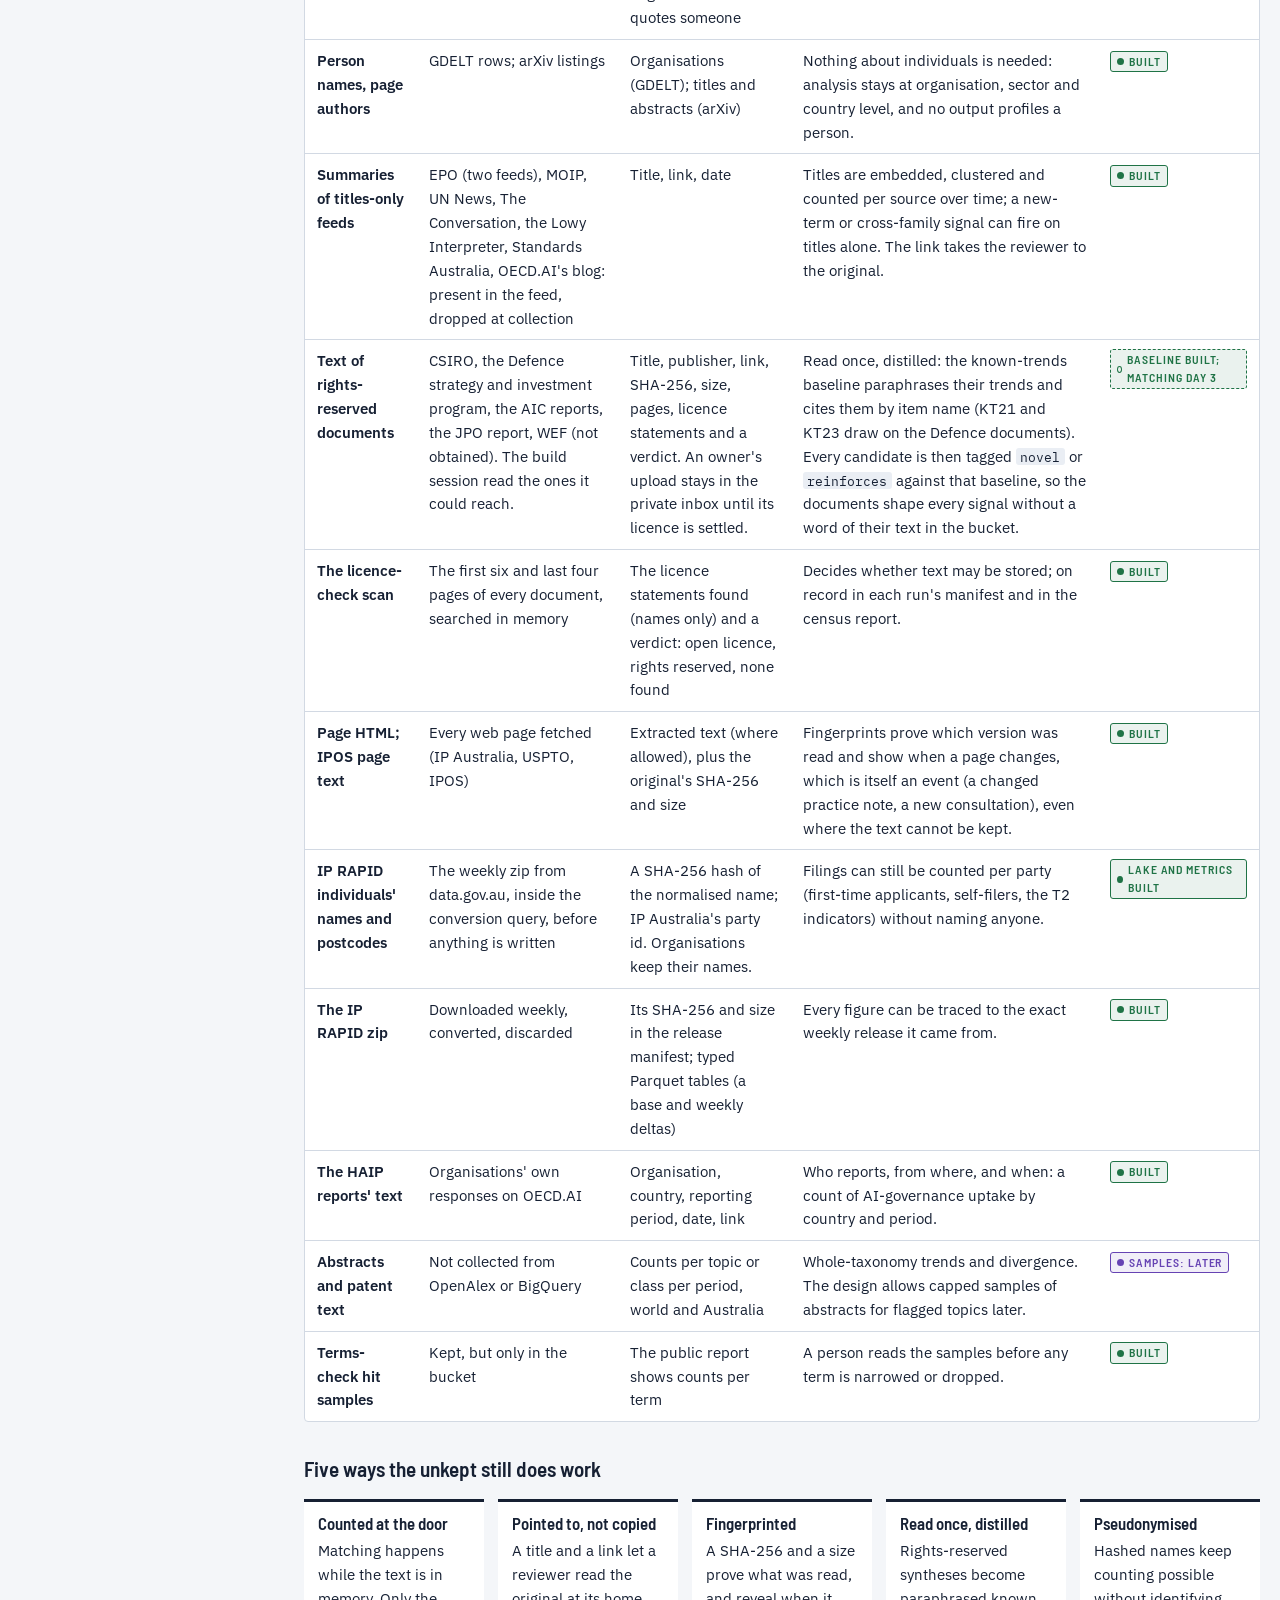
==== commit 6e8fed4d: "Record D-029: day 5 built and run; the first ranked queue of 40 dossiers is ready for review The rev" ====
--- a/index.html
+++ b/index.html
@@ -337,7 +337,7 @@
   <div class="legend" role="list" aria-label="Status labels">
     <div role="listitem"><span class="st built">Built</span> running now</div>
     <div role="listitem"><span class="st partial">Partly built</span> some of it runs</div>
-    <div role="listitem"><span class="st sprint">Sprint days 3–5</span> next in the build</div>
+    <div role="listitem"><span class="st sprint">Sprint days 6–7</span> next in the build</div>
     <div role="listitem"><span class="st after">After the sprint</span> needs the owner's labels or review</div>
     <div role="listitem"><span class="st future">Future state</span> context only, not to build yet</div>
     <div role="listitem"><span class="st gap">Gap</span> wanted, blocked</div>
@@ -366,7 +366,7 @@
     <table>
       <thead><tr><th>View</th><th>For</th><th>Shows</th><th>Ranked by</th><th>Cadence</th><th>Status</th></tr></thead>
       <tbody>
-        <tr><td><strong>Early warning</strong></td><td>IPAVentures</td><td>Weak signals, low-base surges, novel items and new combinations, once past the artefact checks; validated or not, clearly marked</td><td>Pathway strength × novelty × lead time</td><td class="nw">Weekly digest</td><td><span class="st sprint">Day 5</span></td></tr>
+        <tr><td><strong>Early warning</strong></td><td>IPAVentures</td><td>Weak signals, low-base surges, novel items and new combinations, once past the artefact checks; validated or not, clearly marked</td><td>Pathway strength × novelty × lead time</td><td class="nw">Weekly digest</td><td><span class="st built">Built</span></td></tr>
         <tr><td><strong>Strategic</strong></td><td>Agency strategy</td><td>Validated trends, accelerations and drivers, with their places in each lens</td><td>Pathway strength × breadth across sources × impact on objectives</td><td class="nw">Each cycle (quarterly)</td><td><span class="st after">After</span></td></tr>
       </tbody>
     </table>
@@ -402,8 +402,8 @@
   <p>The owner adopted four <strong>outside-in questions</strong> (D-005). They start from the wider world and work
   inwards, so the scan is not limited to what the IP system already talks about. Seven
   <strong>system-specific questions</strong> from design v0.2 sit beneath them.</p>
-  <p><strong>Read this section as a plan.</strong> Every source named here is built and collecting. The detectors,
-  dossiers and review that would turn its data into answers are not built yet, so no question has an answer. The
+  <p><strong>Read this section as a plan.</strong> Every source named here is built and collecting. The detectors and
+  dossiers are built; the first review round has not happened, so no question has an answer yet. The
   mapping of sources to questions is this page's reading of the source cards (their rings and domains) and the
   design; it is not an owner decision, and the first review rounds will test it.</p>
 
@@ -548,7 +548,7 @@
     <h4>Built, and not yet built</h4>
     <ul>
       <li><span class="st built">Built</span><span>Every source named in this section collects on schedule; the questions and territories are confirmed.</span></li>
-      <li><span class="st sprint">Days 3–5</span><span>Normalising, embedding, the detectors and the dossiers that would turn this evidence into candidate answers.</span></li>
+      <li><span class="st built">Built</span><span>Normalising, embedding, the detectors, the dossiers and the first review queue (D-021, D-022, D-029).</span></li>
       <li><span class="st after">After</span><span>The answers themselves: validated signals per question, after the owner's first review rounds.</span></li>
     </ul>
   </div>
@@ -644,8 +644,8 @@
       <thead><tr><th>Control</th><th>Rule</th><th>Status</th></tr></thead>
       <tbody>
         <tr><td>Wide and shallow, then narrow and deep</td><td>Whole-taxonomy counts come first because they are cheap. Dossiers are built only for ranked candidates, and people review only the top of the queue.</td><td><span class="st partial">Counts built</span></td></tr>
-        <tr><td>Pathway gate</td><td>Applied to signals, never to items. A candidate with no nameable pathway is parked, not deleted, and revisited if it grows.</td><td><span class="st sprint">Day 5</span></td></tr>
-        <tr><td>Ring quotas</td><td>The review queue is 35% core, 35% adjacent, 30% wider world; third-order pathways at most 20%. The owner sets the final values after the first round.</td><td><span class="st sprint">Day 5</span></td></tr>
+        <tr><td>Pathway gate</td><td>Applied to signals, never to items. A candidate with no nameable pathway is parked, not deleted, and revisited if it grows.</td><td><span class="st partial">Built for people</span></td></tr>
+        <tr><td>Ring quotas</td><td>The review queue is 35% core, 35% adjacent, 30% wider world; third-order pathways at most 20%. The owner sets the final values after the first round.</td><td><span class="st built">Built</span></td></tr>
         <tr><td>Known-trends baseline</td><td>24 trends (19 confirmed, 5 proposed). A match is a tag, never a reason to reject: reinforcement of a known trend still counts (D-014).</td><td><span class="st partial">Baseline built; matching day 3</span></td></tr>
         <tr><td>Saturation rule</td><td>Stop adding sources to a ring once its last two additions yield no new validated driver in a cycle; add to the ring that is still yielding.</td><td><span class="st after">After</span></td></tr>
       </tbody>
@@ -656,7 +656,7 @@
 <!-- ============================================================ 4 -->
 <section id="pathways">
   <div class="sec-head">
-    <div class="eyebrow"><span class="num">04</span> Pathways <span class="st sprint">Suggestions day 5</span> <span class="st after">Confirmation after</span></div>
+    <div class="eyebrow"><span class="num">04</span> Pathways <span class="st partial">Suggestions recorded, not ranked</span> <span class="st after">Confirmation after</span></div>
     <h2>Every signal must name its route to the IP system</h2>
   </div>
   <p>A signal is in scope if someone can name a pathway from it to the IP system, and say how many steps it takes. The
@@ -786,7 +786,7 @@
 
   <figure>
     <div class="fig-wrap">
-      <svg class="dg" viewBox="0 0 970 336" role="img" aria-label="The pipeline in twelve stages. Built: 1 collect, 2 store, 3 normalise, 4 features, 5 detect and 6 artefact check. Day 5: 7 dossier, 8 pathway suggestions and 10 register export. After the sprint: 9 people review, 11 lenses, 12 decisions.">
+      <svg class="dg" viewBox="0 0 970 336" role="img" aria-label="The pipeline in twelve stages. Built: 1 collect, 2 store, 3 normalise, 4 features, 5 detect, 6 artefact check, 7 dossier, 8 pathway suggestions (recorded, not yet ranked) and 10 register. After the sprint: 9 people review, 11 lenses, 12 decisions.">
         <defs>
           <marker id="pp-ah" viewBox="0 0 10 10" refX="9" refY="5" markerWidth="7" markerHeight="7" orient="auto-start-reverse"><path d="M0,0 L10,5 L0,10 z" fill="currentColor"/></marker>
         </defs>
@@ -799,32 +799,32 @@
         <text x="181" y="56" class="t-b">2 Store</text><text x="181" y="76" class="t-s">raw bundles, the lake,</text><text x="181" y="91" class="t-s">manifests, monitors</text><text x="181" y="111" class="t-cap tc-ok">BUILT</text>
         <line x1="309" y1="74" x2="331" y2="74" class="ln" marker-end="url(#pp-ah)"/>
         <rect x="333" y="28" width="140" height="92" rx="4" class="box"/><rect x="333" y="28" width="140" height="6" class="s-built"/>
-        <text x="345" y="56" class="t-b">3 Normalise</text><text x="345" y="76" class="t-s">de-duplicate; event</text><text x="345" y="91" class="t-s">and observable dates</text><text x="345" y="111" class="t-cap tc-sprint">DAY 3</text>
+        <text x="345" y="56" class="t-b">3 Normalise</text><text x="345" y="76" class="t-s">de-duplicate; event</text><text x="345" y="91" class="t-s">and observable dates</text><text x="345" y="111" class="t-cap tc-ok">BUILT</text>
         <line x1="473" y1="74" x2="495" y2="74" class="ln" marker-end="url(#pp-ah)"/>
         <rect x="497" y="28" width="140" height="92" rx="4" class="box"/><rect x="497" y="28" width="140" height="6" class="s-built"/>
-        <text x="509" y="56" class="t-b">4 Features</text><text x="509" y="76" class="t-s">embeddings, BM25,</text><text x="509" y="91" class="t-s">keyphrases, tags</text><text x="509" y="111" class="t-cap tc-sprint">DAY 3</text>
+        <text x="509" y="56" class="t-b">4 Features</text><text x="509" y="76" class="t-s">embeddings, BM25,</text><text x="509" y="91" class="t-s">keyphrases, tags</text><text x="509" y="111" class="t-cap tc-ok">BUILT</text>
         <line x1="637" y1="74" x2="659" y2="74" class="ln" marker-end="url(#pp-ah)"/>
         <rect x="661" y="28" width="140" height="92" rx="4" class="box"/><rect x="661" y="28" width="140" height="6" class="s-built"/>
-        <text x="673" y="56" class="t-b">5 Detect</text><text x="673" y="76" class="t-s">trends, anomalies,</text><text x="673" y="91" class="t-s">weak signals</text><text x="673" y="111" class="t-cap tc-sprint">DAY 4</text>
+        <text x="673" y="56" class="t-b">5 Detect</text><text x="673" y="76" class="t-s">trends, anomalies,</text><text x="673" y="91" class="t-s">weak signals</text><text x="673" y="111" class="t-cap tc-ok">BUILT</text>
         <line x1="801" y1="74" x2="823" y2="74" class="ln" marker-end="url(#pp-ah)"/>
         <rect x="825" y="28" width="140" height="92" rx="4" class="box"/><rect x="825" y="28" width="140" height="6" class="s-built"/>
-        <text x="837" y="56" class="t-b">6 Check</text><text x="837" y="76" class="t-s">artefact flags on</text><text x="837" y="91" class="t-s">every candidate</text><text x="837" y="111" class="t-cap tc-sprint">DAY 4</text>
+        <text x="837" y="56" class="t-b">6 Check</text><text x="837" y="76" class="t-s">artefact flags on</text><text x="837" y="91" class="t-s">every candidate</text><text x="837" y="111" class="t-cap tc-ok">BUILT</text>
         <!-- connector -->
         <path d="M895,120 V150 H75 V180" class="ln" marker-end="url(#pp-ah)"/>
         <rect x="430" y="140" width="110" height="20" style="fill:var(--surface)"/>
         <text x="485" y="155" text-anchor="middle" class="t-s">candidates</text>
         <!-- row 2 -->
-        <rect x="5" y="182" width="140" height="92" rx="4" class="box"/><rect x="5" y="182" width="140" height="6" class="s-sprint"/>
-        <text x="17" y="210" class="t-b">7 Dossier</text><text x="17" y="230" class="t-s">evidence, analogues,</text><text x="17" y="245" class="t-s">counter-evidence</text><text x="17" y="265" class="t-cap tc-sprint">DAY 5</text>
+        <rect x="5" y="182" width="140" height="92" rx="4" class="box"/><rect x="5" y="182" width="140" height="6" class="s-built"/>
+        <text x="17" y="210" class="t-b">7 Dossier</text><text x="17" y="230" class="t-s">evidence, analogues,</text><text x="17" y="245" class="t-s">counter-evidence</text><text x="17" y="265" class="t-cap tc-ok">BUILT</text>
         <line x1="145" y1="228" x2="167" y2="228" class="ln" marker-end="url(#pp-ah)"/>
-        <rect x="169" y="182" width="140" height="92" rx="4" class="box"/><rect x="169" y="182" width="140" height="6" class="s-sprint"/>
-        <text x="181" y="210" class="t-b">8 Suggest</text><text x="181" y="230" class="t-s">pathways, by a free</text><text x="181" y="245" class="t-s">model; labelled</text><text x="181" y="265" class="t-cap tc-sprint">DAY 5</text>
+        <rect x="169" y="182" width="140" height="92" rx="4" class="box"/><rect x="169" y="182" width="140" height="6" class="s-built"/>
+        <text x="181" y="210" class="t-b">8 Suggest</text><text x="181" y="230" class="t-s">pathways, by a free</text><text x="181" y="245" class="t-s">model; labelled</text><text x="181" y="265" class="t-cap tc-ok">BUILT · UNRANKED</text>
         <line x1="309" y1="228" x2="331" y2="228" class="ln" marker-end="url(#pp-ah)"/>
         <rect x="333" y="182" width="140" height="92" rx="4" class="f-core"/><rect x="333" y="182" width="140" height="6" class="s-after"/>
         <text x="345" y="210" class="t-b">9 Review</text><text x="345" y="230" class="t-s">a person validates</text><text x="345" y="245" class="t-s">or rejects</text><text x="345" y="265" class="t-cap tc-after">AFTER SPRINT</text>
         <line x1="473" y1="228" x2="495" y2="228" class="ln" marker-end="url(#pp-ah)"/>
-        <rect x="497" y="182" width="140" height="92" rx="4" class="box"/><rect x="497" y="182" width="140" height="6" class="s-sprint"/>
-        <text x="509" y="210" class="t-b">10 Register</text><text x="509" y="230" class="t-s">append-only events,</text><text x="509" y="245" class="t-s">two views</text><text x="509" y="265" class="t-cap tc-sprint">DAY 5 (EXPORT)</text>
+        <rect x="497" y="182" width="140" height="92" rx="4" class="box"/><rect x="497" y="182" width="140" height="6" class="s-built"/>
+        <text x="509" y="210" class="t-b">10 Register</text><text x="509" y="230" class="t-s">append-only events,</text><text x="509" y="245" class="t-s">two views</text><text x="509" y="265" class="t-cap tc-ok">BUILT</text>
         <line x1="637" y1="228" x2="659" y2="228" class="ln" marker-end="url(#pp-ah)"/>
         <rect x="661" y="182" width="140" height="92" rx="4" class="f-core"/><rect x="661" y="182" width="140" height="6" class="s-after"/>
         <text x="673" y="210" class="t-b">11 Lenses</text><text x="673" y="230" class="t-s">PESTLE, SWOT/TOWS,</text><text x="673" y="245" class="t-s">cone, scenarios</text><text x="673" y="265" class="t-cap tc-after">AFTER SPRINT</text>
@@ -853,7 +853,7 @@
         <tr><td class="nw">Weekly, Mon 03:41 UTC</td><td><code>collect-weekly</code>: OpenAlex, ABS (both), IP RAPID, WIPO treaty notifications, the OECD's statistics and HAIP reports, STIP Compass.</td><td><span class="st built">Built</span></td></tr>
         <tr><td class="nw">Monthly, by hand</td><td>Patent families by CPC subclass on BigQuery (about 17 GB a run, under 2% of the free 1 TiB).</td><td><span class="st built">Built</span></td></tr>
         <tr><td class="nw">Once, or per release</td><td>Documents (foresight, territories, IP Australia, peer offices); bulk files (the legal corpus, WIPO statistics).</td><td><span class="st built">Built</span></td></tr>
-        <tr><td class="nw">Weekly, mining</td><td>Embeddings and tags for new items, detectors, artefact checks, dossiers, pathway suggestions, the early-warning digest.</td><td><span class="st sprint">Days 3–5</span></td></tr>
+        <tr><td class="nw">Weekly, mining</td><td>Embeddings and tags for new items, detectors, artefact checks, dossiers, pathway suggestions, the early-warning digest.</td><td><span class="st built">Built</span></td></tr>
         <tr><td class="nw">Each cycle (quarterly)</td><td>The strategic view, the lenses, an interpretation session (the owner, for now; a workshop once others join).</td><td><span class="st after">After</span></td></tr>
       </tbody>
     </table>
@@ -952,13 +952,13 @@
         <tr><td><strong>News article text</strong></td><td>Never fetched. GDELT has already read the article and publishes a row about it.</td><td>Title, URL, domain, GDELT's themes, organisations, countries and tone; which terms matched, in which field</td><td>Daily volumes per query group (worldwide, <code>.au</code>, and "about" the group) feed the trend and surge detectors. Titles are embedded and clustered with everything else. A dossier lists the title and link, and the reviewer reads the article at its publisher.</td><td><span class="st partial">Volumes and detectors built; testable after 35 days of news</span></td></tr>
         <tr><td><strong>GDELT quotations</strong></td><td>In the GKG row, read in memory</td><td>The match itself: term, field ("quotations"), and a flag that the article quotes someone</td><td>Quotations widen recall: a term said by someone in the article counts, although the quote is never stored. It shows up in the volumes.</td><td><span class="st built">Built</span></td></tr>
         <tr><td><strong>Person names, page authors</strong></td><td>GDELT rows; arXiv listings</td><td>Organisations (GDELT); titles and abstracts (arXiv)</td><td>Nothing about individuals is needed: analysis stays at organisation, sector and country level, and no output profiles a person.</td><td><span class="st built">Built</span></td></tr>
-        <tr><td><strong>Summaries of titles-only feeds</strong></td><td>EPO (two feeds), MOIP, UN News, The Conversation, the Lowy Interpreter, Standards Australia, OECD.AI's blog: present in the feed, dropped at collection</td><td>Title, link, date</td><td>Titles are embedded, clustered and counted per source over time; a new-term or cross-family signal can fire on titles alone. The link takes the reviewer to the original.</td><td><span class="st sprint">Day 3–4</span></td></tr>
+        <tr><td><strong>Summaries of titles-only feeds</strong></td><td>EPO (two feeds), MOIP, UN News, The Conversation, the Lowy Interpreter, Standards Australia, OECD.AI's blog: present in the feed, dropped at collection</td><td>Title, link, date</td><td>Titles are embedded, clustered and counted per source over time; a new-term or cross-family signal can fire on titles alone. The link takes the reviewer to the original.</td><td><span class="st built">Built</span></td></tr>
         <tr><td><strong>Text of rights-reserved documents</strong></td><td>CSIRO, the Defence strategy and investment program, the AIC reports, the JPO report, WEF (not obtained). The build session read the ones it could reach.</td><td>Title, publisher, link, SHA-256, size, pages, licence statements and a verdict. An owner's upload stays in the private inbox until its licence is settled.</td><td>Read once, distilled: the known-trends baseline paraphrases their trends and cites them by item name (KT21 and KT23 draw on the Defence documents). Every candidate is then tagged <code>novel</code> or <code>reinforces</code> against that baseline, so the documents shape every signal without a word of their text in the bucket.</td><td><span class="st partial">Baseline built; matching day 3</span></td></tr>
         <tr><td><strong>The licence-check scan</strong></td><td>The first six and last four pages of every document, searched in memory</td><td>The licence statements found (names only) and a verdict: open licence, rights reserved, none found</td><td>Decides whether text may be stored; on record in each run's manifest and in the census report.</td><td><span class="st built">Built</span></td></tr>
         <tr><td><strong>Page HTML; IPOS page text</strong></td><td>Every web page fetched (IP Australia, USPTO, IPOS)</td><td>Extracted text (where allowed), plus the original's SHA-256 and size</td><td>Fingerprints prove which version was read and show when a page changes, which is itself an event (a changed practice note, a new consultation), even where the text cannot be kept.</td><td><span class="st built">Built</span></td></tr>
         <tr><td><strong>IP RAPID individuals' names and postcodes</strong></td><td>The weekly zip from data.gov.au, inside the conversion query, before anything is written</td><td>A SHA-256 hash of the normalised name; IP Australia's party id. Organisations keep their names.</td><td>Filings can still be counted per party (first-time applicants, self-filers, the T2 indicators) without naming anyone.</td><td><span class="st built">Lake and metrics built</span></td></tr>
         <tr><td><strong>The IP RAPID zip</strong></td><td>Downloaded weekly, converted, discarded</td><td>Its SHA-256 and size in the release manifest; typed Parquet tables (a base and weekly deltas)</td><td>Every figure can be traced to the exact weekly release it came from.</td><td><span class="st built">Built</span></td></tr>
-        <tr><td><strong>The HAIP reports' text</strong></td><td>Organisations' own responses on OECD.AI</td><td>Organisation, country, reporting period, date, link</td><td>Who reports, from where, and when: a count of AI-governance uptake by country and period.</td><td><span class="st sprint">Day 4</span></td></tr>
+        <tr><td><strong>The HAIP reports' text</strong></td><td>Organisations' own responses on OECD.AI</td><td>Organisation, country, reporting period, date, link</td><td>Who reports, from where, and when: a count of AI-governance uptake by country and period.</td><td><span class="st built">Built</span></td></tr>
         <tr><td><strong>Abstracts and patent text</strong></td><td>Not collected from OpenAlex or BigQuery</td><td>Counts per topic or class per period, world and Australia</td><td>Whole-taxonomy trends and divergence. The design allows capped samples of abstracts for flagged topics later.</td><td><span class="st future">Samples: later</span></td></tr>
         <tr><td><strong>Terms-check hit samples</strong></td><td>Kept, but only in the bucket</td><td>The public report shows counts per term</td><td>A person reads the samples before any term is narrowed or dropped.</td><td><span class="st built">Built</span></td></tr>
       </tbody>
@@ -993,11 +993,11 @@
         <rect x="497" y="20" width="140" height="124" rx="4" class="box"/><rect x="497" y="20" width="140" height="6" class="s-built"/>
         <text x="509" y="48" class="t-b">Daily volumes</text><text x="509" y="70" class="t-s">per query group</text><text x="509" y="86" class="t-s">world and .au</text><text x="509" y="102" class="t-s">"about" vs names-only</text><text x="509" y="118" class="t-s">against all documents</text>
         <line x1="637" y1="82" x2="659" y2="82" class="ln" marker-end="url(#gj-ah)"/>
-        <rect x="661" y="20" width="140" height="124" rx="4" class="box"/><rect x="661" y="20" width="140" height="6" class="s-sprint"/>
-        <text x="673" y="48" class="t-b">Detectors</text><text x="673" y="70" class="t-s">trend · low-base surge</text><text x="673" y="86" class="t-s">cross-ring convergence</text><text x="673" y="102" class="t-s">as shares of volume</text><text x="673" y="130" class="t-cap tc-sprint">DAY 4</text>
+        <rect x="661" y="20" width="140" height="124" rx="4" class="box"/><rect x="661" y="20" width="140" height="6" class="s-built"/>
+        <text x="673" y="48" class="t-b">Detectors</text><text x="673" y="70" class="t-s">trend · low-base surge</text><text x="673" y="86" class="t-s">cross-ring convergence</text><text x="673" y="102" class="t-s">as shares of volume</text><text x="673" y="130" class="t-cap tc-ok">BUILT</text>
         <line x1="801" y1="82" x2="823" y2="82" class="ln" marker-end="url(#gj-ah)"/>
-        <rect x="825" y="20" width="140" height="124" rx="4" class="box"/><rect x="825" y="20" width="140" height="6" class="s-sprint"/>
-        <text x="837" y="48" class="t-b">Dossier</text><text x="837" y="70" class="t-s">title + link</text><text x="837" y="86" class="t-s">the reviewer reads</text><text x="837" y="102" class="t-s">it at the publisher</text><text x="837" y="130" class="t-cap tc-sprint">DAY 5</text>
+        <rect x="825" y="20" width="140" height="124" rx="4" class="box"/><rect x="825" y="20" width="140" height="6" class="s-built"/>
+        <text x="837" y="48" class="t-b">Dossier</text><text x="837" y="70" class="t-s">title + link</text><text x="837" y="86" class="t-s">the reviewer reads</text><text x="837" y="102" class="t-s">it at the publisher</text><text x="837" y="130" class="t-cap tc-ok">BUILT</text>
         <text x="5" y="222" class="t-s">The article's text never enters Moria; the match, the count and the link do.</text>
       </svg>
     </div>
@@ -1088,7 +1088,7 @@
 <!-- ============================================================ 9 -->
 <section id="mining">
   <div class="sec-head">
-    <div class="eyebrow"><span class="num">09</span> From items to signals <span class="st sprint">Days 3–5</span></div>
+    <div class="eyebrow"><span class="num">09</span> From items to signals <span class="st built">Built</span></div>
     <h2>How candidates will be found, checked and ranked</h2>
   </div>
   <p>None of this section is built. It is the design (§8) that sprint days 3 to 5 implement. The plain-language
@@ -1341,7 +1341,7 @@
 <section id="progress">
   <div class="sec-head">
     <div class="eyebrow"><span class="num">12</span> Built, and next</div>
-    <h2>Where the build stands on 13 October 2026</h2>
+    <h2>Where the build stands on 16 October 2026</h2>
   </div>
   <ol class="tl">
     <li class="done"><span class="when">9 Oct</span><span class="rail"></span><div class="what"><h4>Design v0.3 <span class="st built">Done</span></h4><p>Broad by design, free first, a one-week machinery sprint. The owner approves the direction and the four outside-in questions (D-004, D-005).</p></div></li>
@@ -1351,7 +1351,7 @@
     <li class="done"><span class="when">13 Oct</span><span class="rail"></span><div class="what"><h4>The widening <span class="st built">Done</span></h4><p>Six OECD sources (STIP Compass first) and a breadth pack of eight feeds; the owner's eleven uploads read; five known trends proposed, KT20 to KT24 (D-020). 43 sources.</p></div></li>
     <li class="done"><span class="when">13 Oct</span><span class="rail"></span><div class="what"><h4>Day 3 <span class="st built">Done</span></h4><p>122,243 documents and about a million series normalised with both dates and a security sweep; embedded, de-duplicated, keyphrased, indexed and tagged (zero-shot, territories wired in); 59 monthly IP RAPID metrics. The decision model's speed on a free GPU waits on the owner's notebook run (D-021).</p></div></li>
     <li class="done"><span class="when">14 Oct</span><span class="rail"></span><div class="what"><h4>Day 4 <span class="st built">Done</span></h4><p>Trends, accelerations, change points, anomalies, low-base surges and Australia/world divergence over about 27,000 series; the five weak-signal indicators over the documents; six artefact checks, all six seeded artefacts caught; 2,486 candidates, 2,129 unflagged (D-022).</p></div></li>
-    <li class="next"><span class="when">Next</span><span class="rail"></span><div class="what"><h4>Day 5: dossiers and the first queue <span class="st sprint">When the owner asks</span></h4><p>Dossiers, pathway suggestions, ring quotas and ranking, the register's spreadsheet export and import, the early-warning digest, a term-only hindsight smoke run. Done when about 40 ranked dossiers are ready for review.</p></div></li>
+    <li class="done"><span class="when">16 Oct</span><span class="rail"></span><div class="what"><h4>Day 5 <span class="st built">Done</span></h4><p>Every candidate ranked for the two views under ring quotas; dossiers for a shortlist of 100; the free decision model's pathway suggestions, recorded but not ranked (they did not pass their check); a queue of 40 ready for review; the register's events and the reviewer's spreadsheet; the early-warning digest; a term-only hindsight smoke run (D-029).</p></div></li>
     <li class="next"><span class="when">Days 6–7</span><span class="rail"></span><div class="what"><h4>Buffer <span class="st sprint">Planned</span></h4><p>Fixes, a methodology note, handover.</p></div></li>
     <li class="later"><span class="when">Owner's pace</span><span class="rail"></span><div class="what"><h4>Labels, review, lenses <span class="st after">After the sprint</span></h4><p>About 200 labels; the first review round (triage, then deep review); the lenses in an interpretation session.</p></div></li>
     <li class="later"><span class="when">Quarterly</span><span class="rail"></span><div class="what"><h4>Cycles <span class="st after">After the sprint</span></h4><p>The strategic view, the lenses and an interpretation session each quarter; the weekly digest between them.</p></div></li>
@@ -1372,7 +1372,7 @@
         <tr><td>The security sweep of collected text (hidden content, instructions aimed at AI, secrets, personal data)</td><td><span class="st built">Built</span></td><td>Inside <code>moria normalise</code> (D-021)</td></tr>
         <tr><td>Normalised tables, de-duplication, embeddings, BM25, tags, IP RAPID metrics</td><td><span class="st built">Built</span></td><td>D-021; <code>reports/evidence-layer.md</code></td></tr>
         <tr><td>Detectors, artefact checks, ingestion incidents</td><td><span class="st built">Built</span></td><td>D-022; <code>reports/scan.md</code>, <code>reports/eval/artefacts.md</code></td></tr>
-        <tr><td>Dossiers, pathway suggestions, ranked queue, register export, digest</td><td><span class="st sprint">Day 5</span></td><td>Design §8.4, §6.3</td></tr>
+        <tr><td>Dossiers, pathway suggestions (recorded, not ranked), the ranked queue, the register and its spreadsheet, the digest, a hindsight smoke run</td><td><span class="st built">Built</span></td><td>D-029; <code>reports/queue.md</code>, <code>reports/eval/pathways.md</code>, <code>reports/eval/hindsight.md</code></td></tr>
         <tr><td>Labels and the tagger comparison; review rounds; the missed-signal register</td><td><span class="st after">After</span></td><td>Design §11, §6.3; <code>docs/mining-explained.md</code></td></tr>
         <tr><td>PESTLE, SWOT/TOWS, the Futures Cone, scenarios, robustness, decision log</td><td><span class="st after">After</span></td><td>Design §10; written by people</td></tr>
         <tr><td>Forecasts beyond baselines; generative drafting; the rest of Tier 2; a dashboard; agents</td><td><span class="st future">Not to build yet</span></td><td><code>CLAUDE.md</code>; design §4.6</td></tr>
@@ -1390,7 +1390,7 @@
   <p>When the sprint and the owner's first rounds are done, Moria runs on two clocks.</p>
   <div class="cols">
     <div>
-      <h4>Every week <span class="st sprint">Days 3–5</span></h4>
+      <h4>Every week <span class="st built">Built</span></h4>
       <ul class="small">
         <li>Collectors run daily and weekly, as now.</li>
         <li>New items are normalised, embedded and tagged.</li>
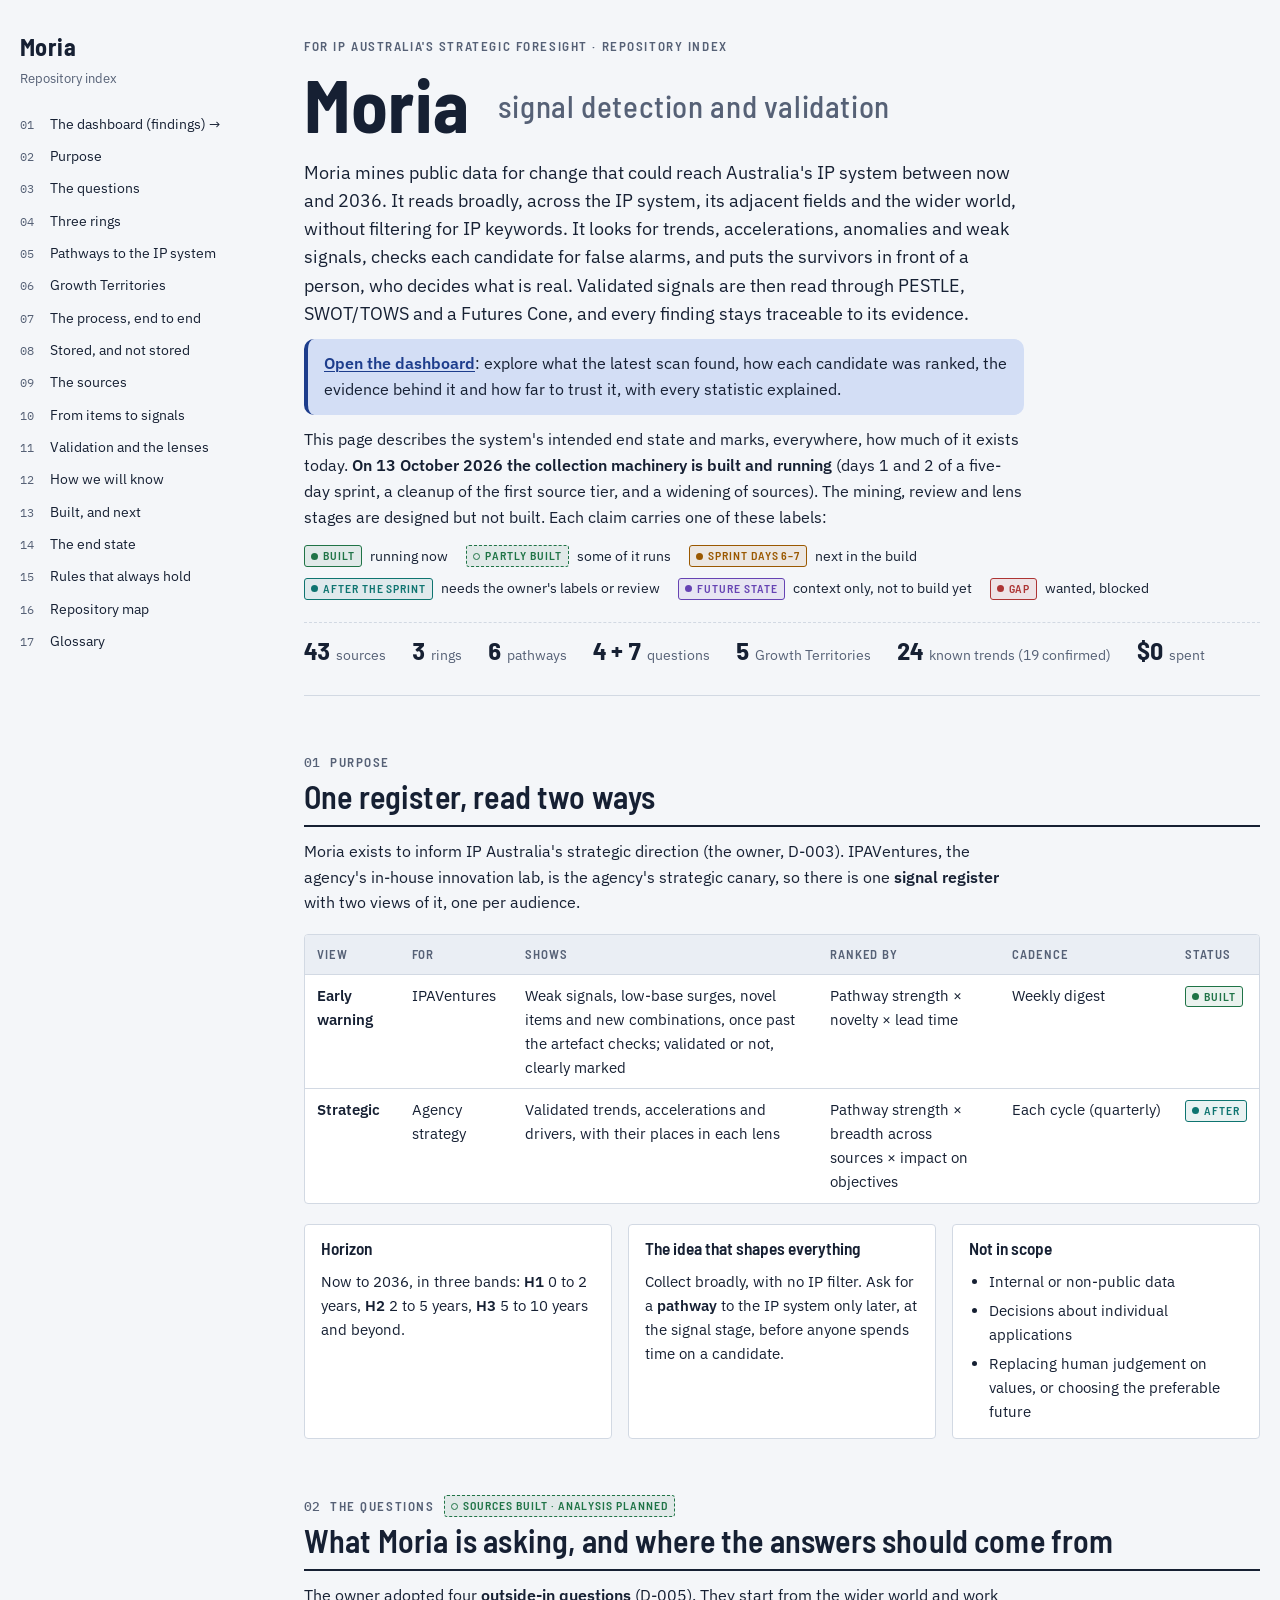
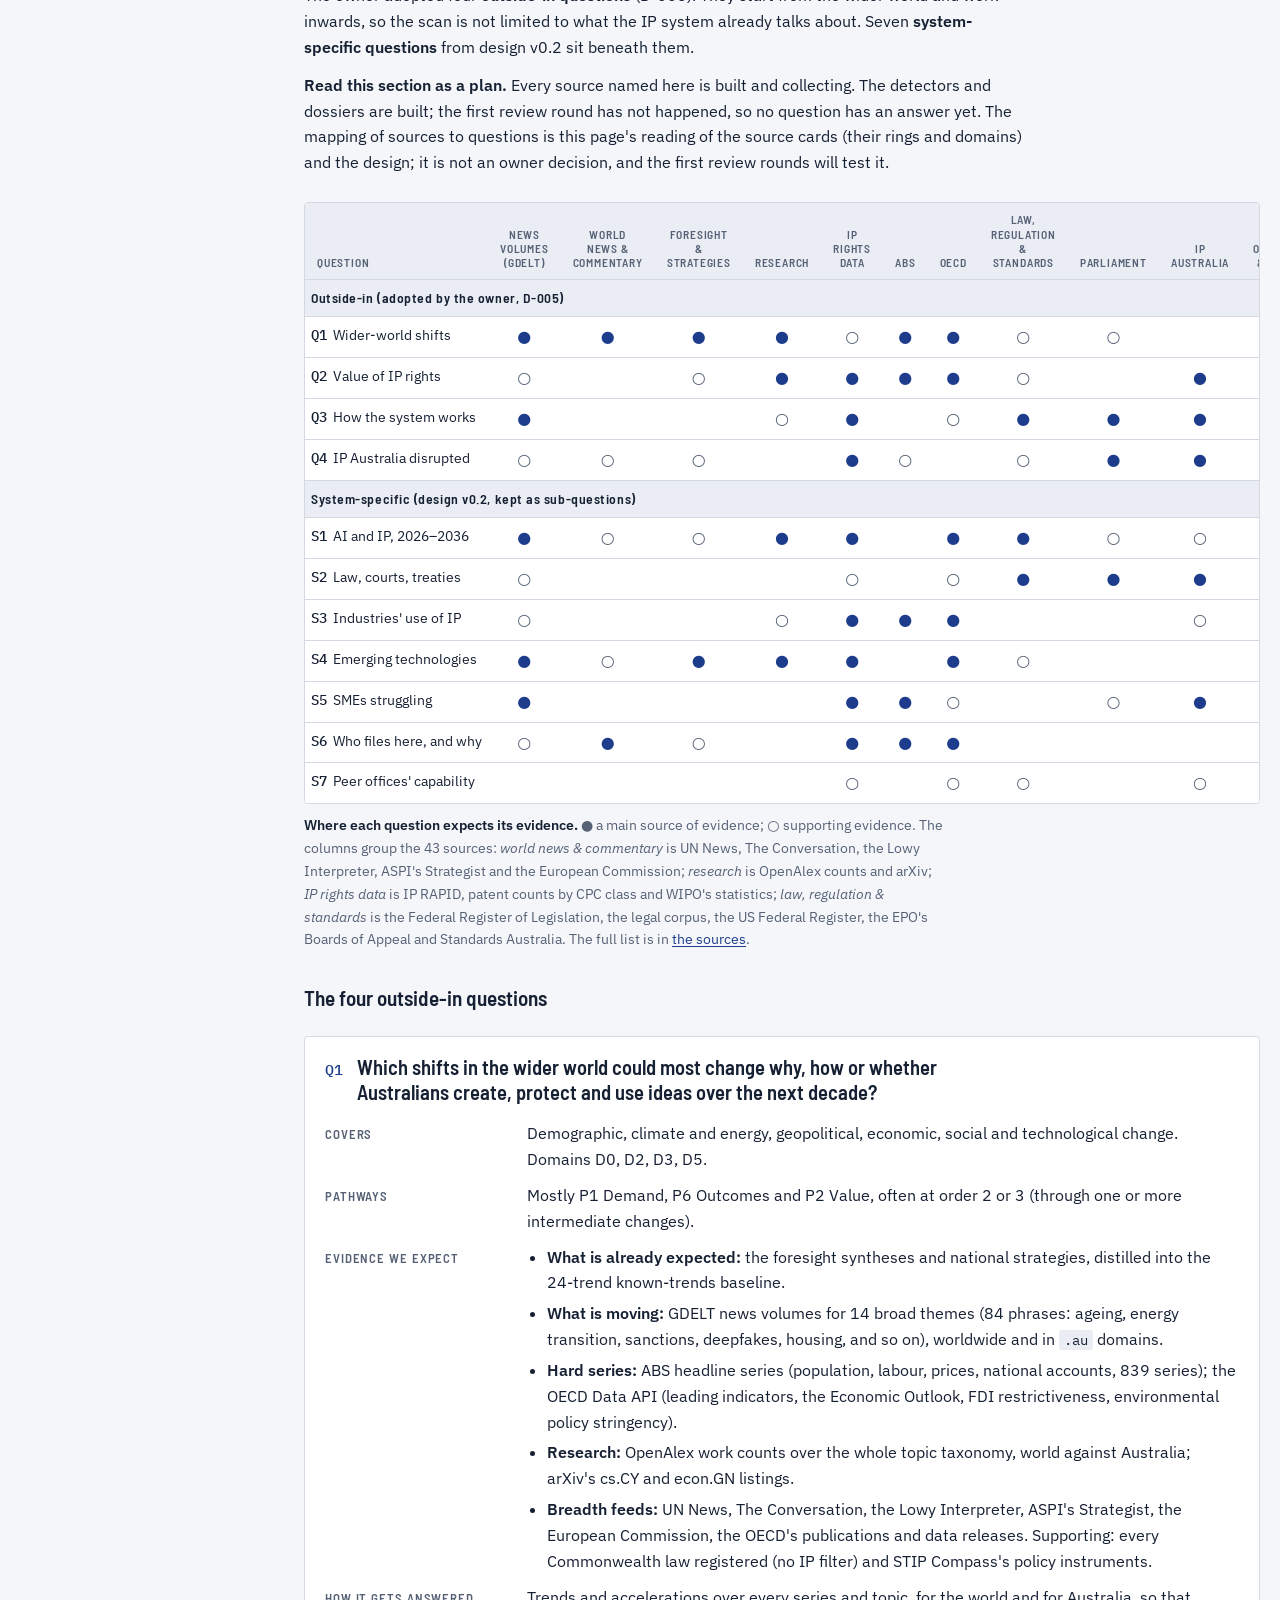
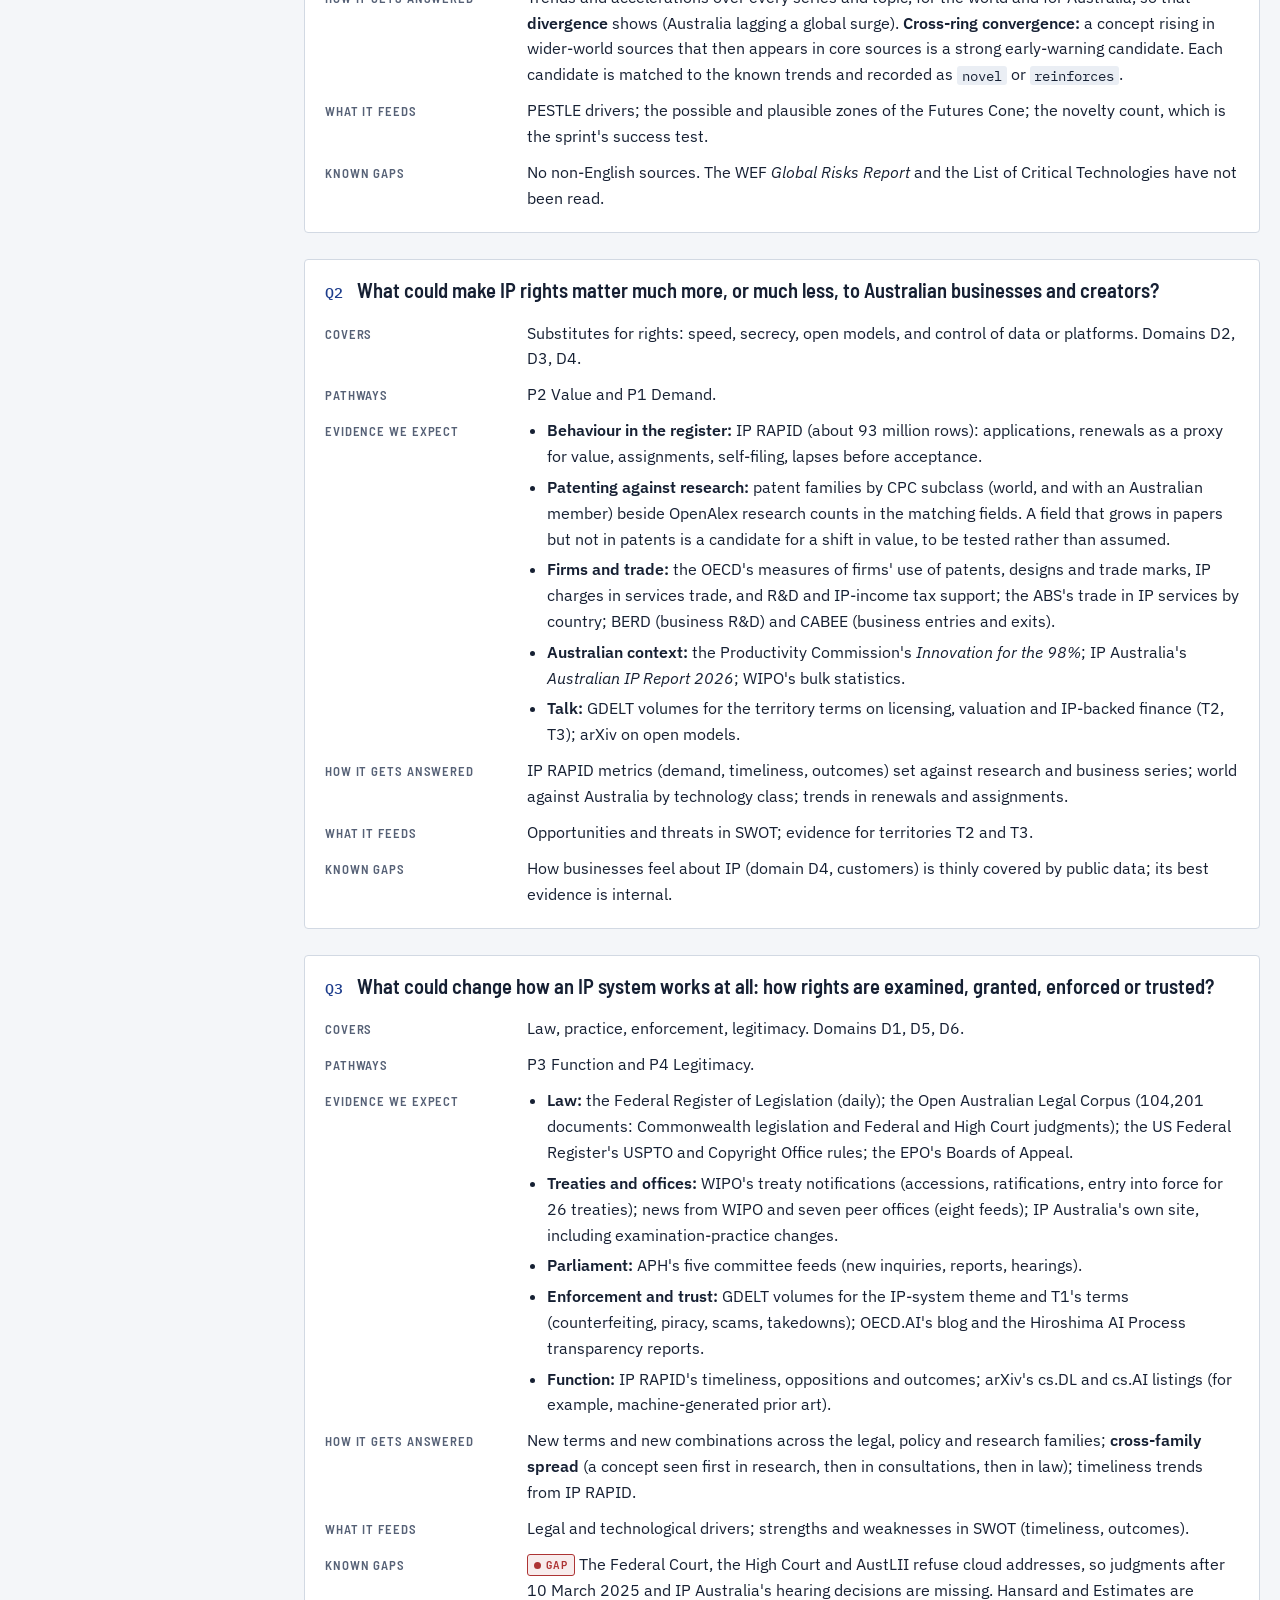
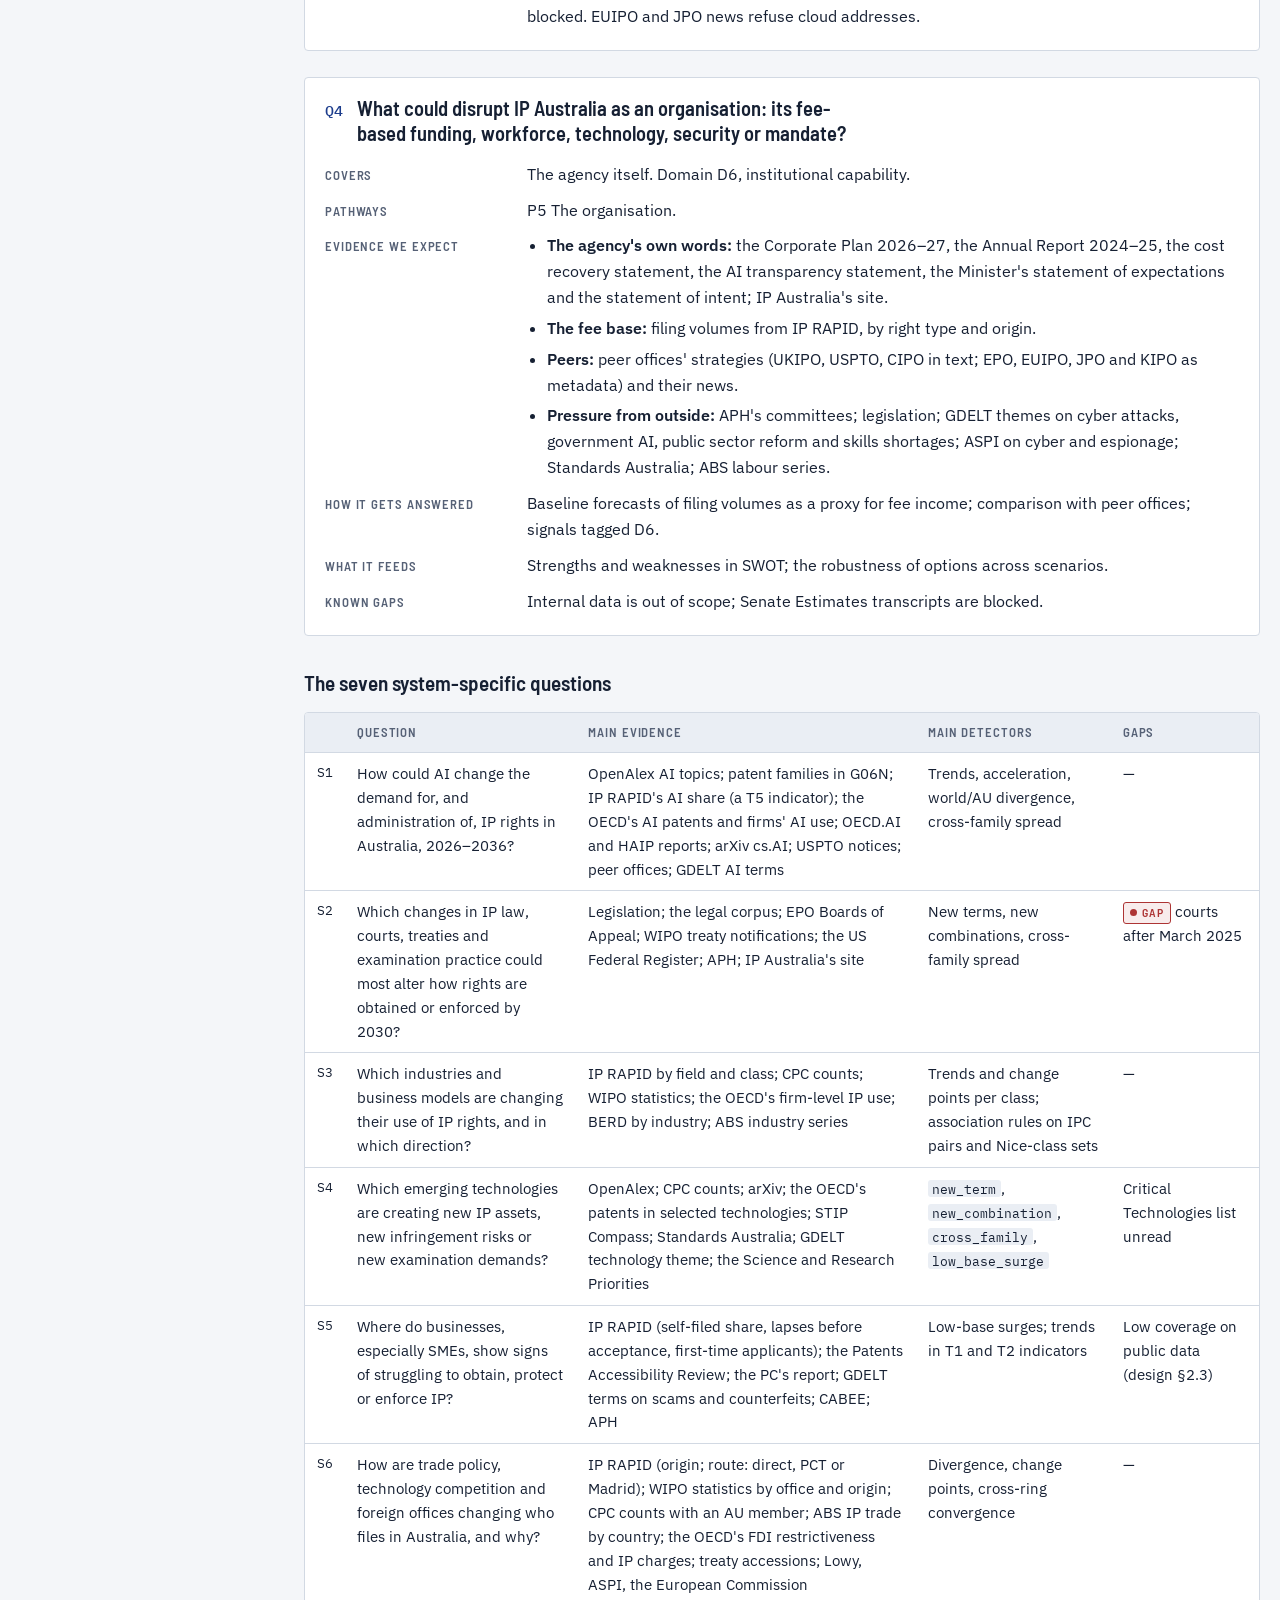
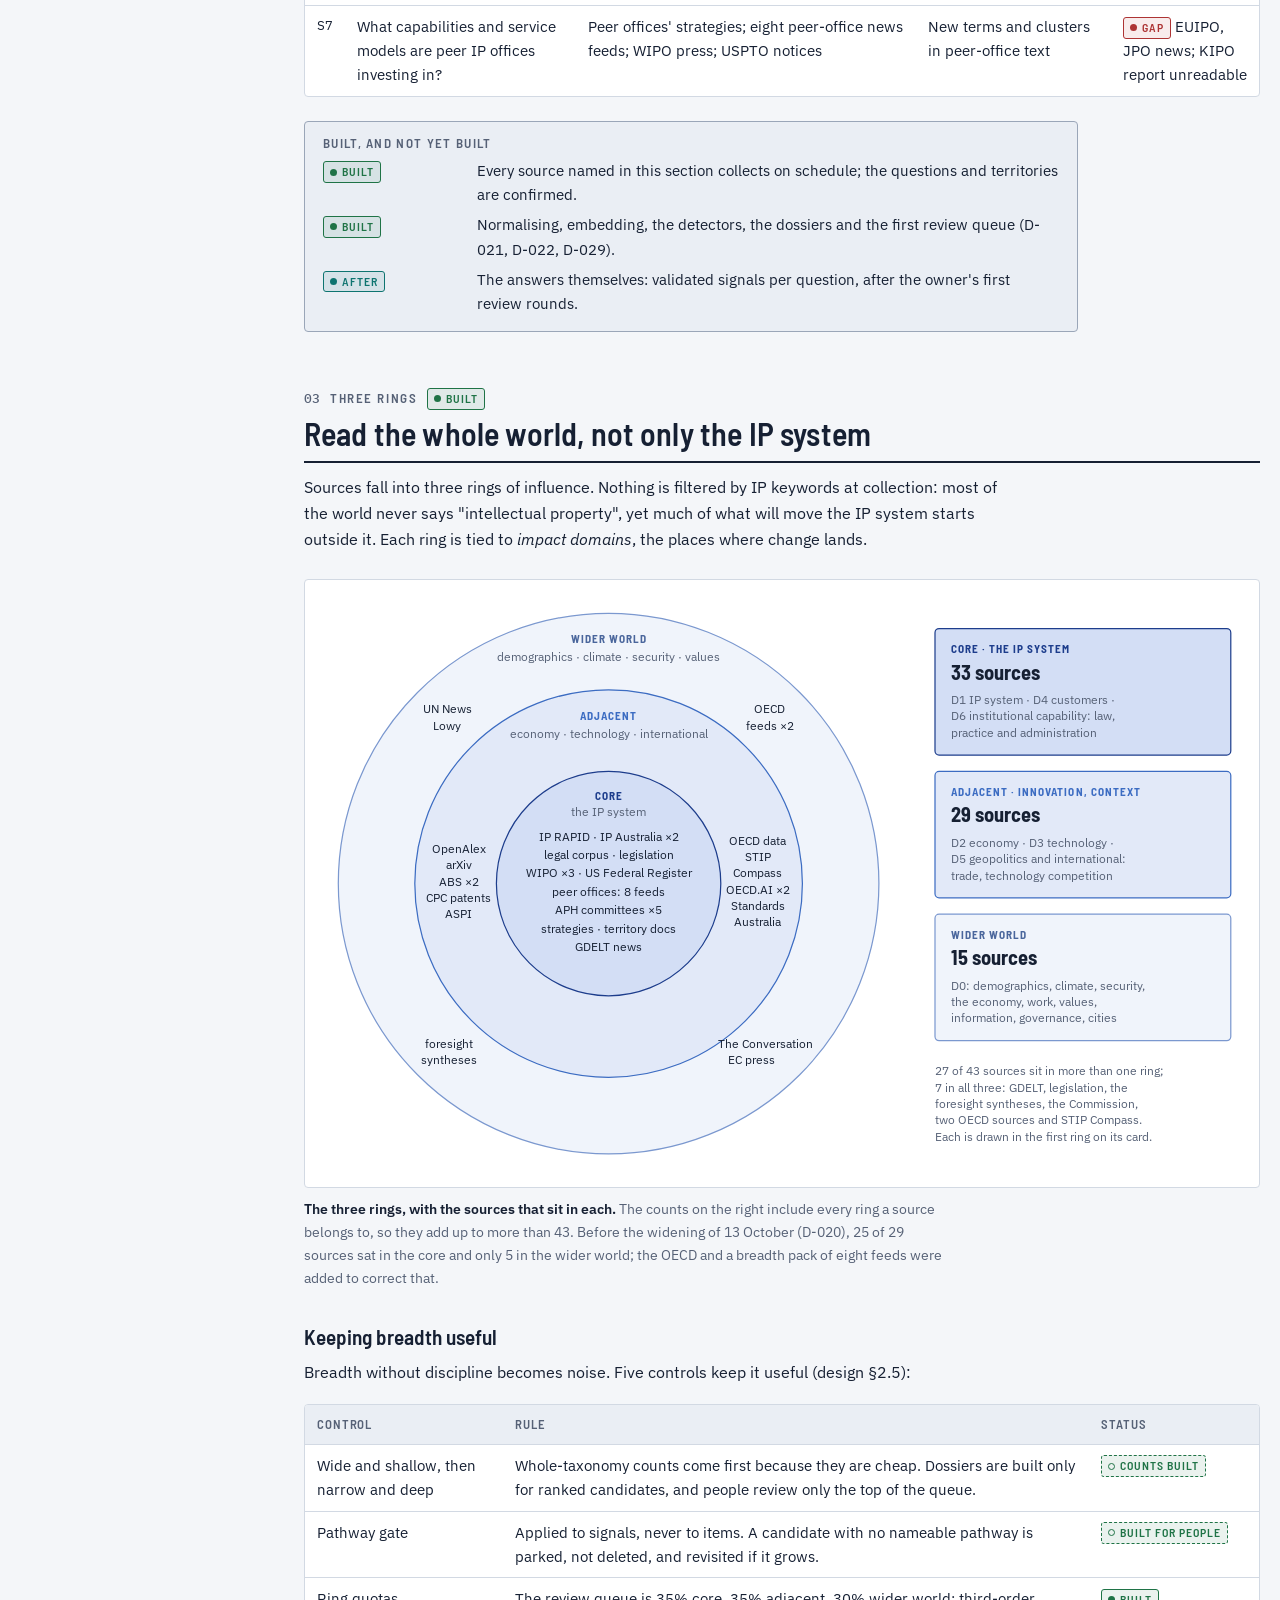
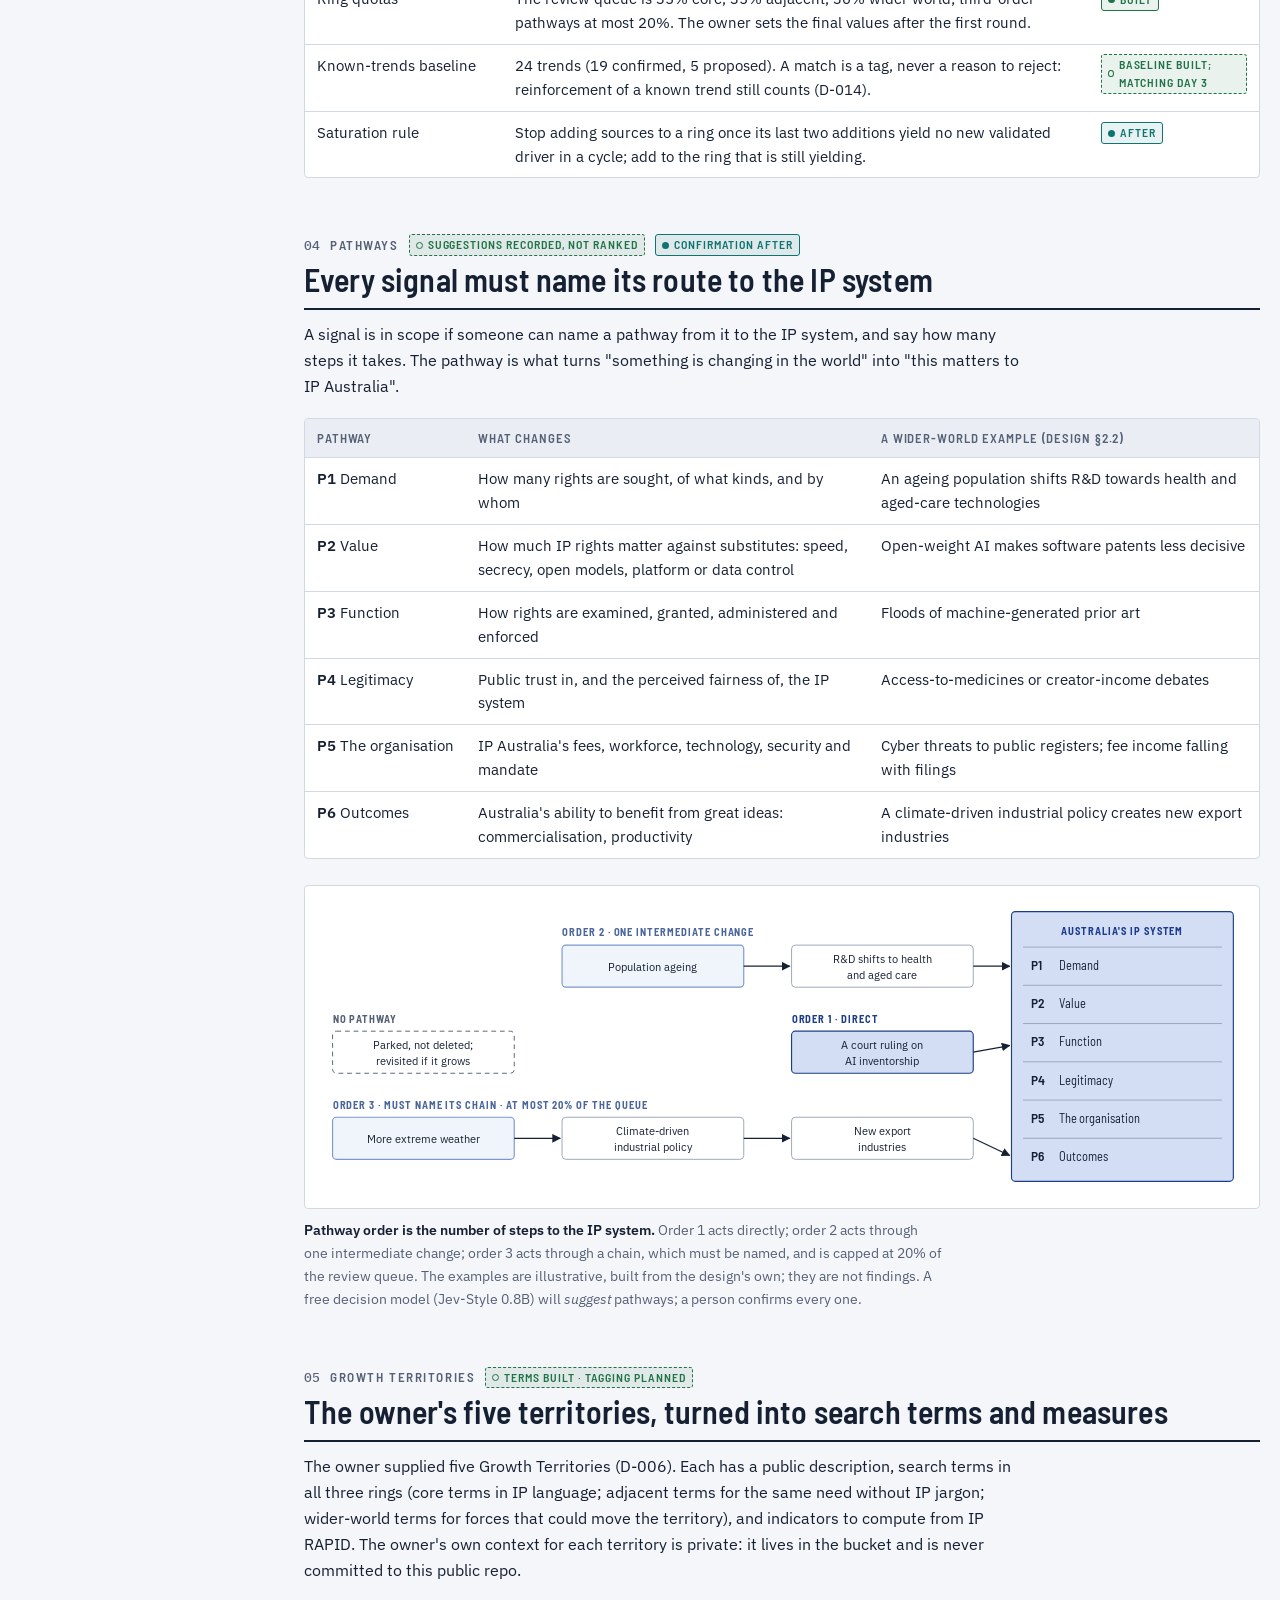
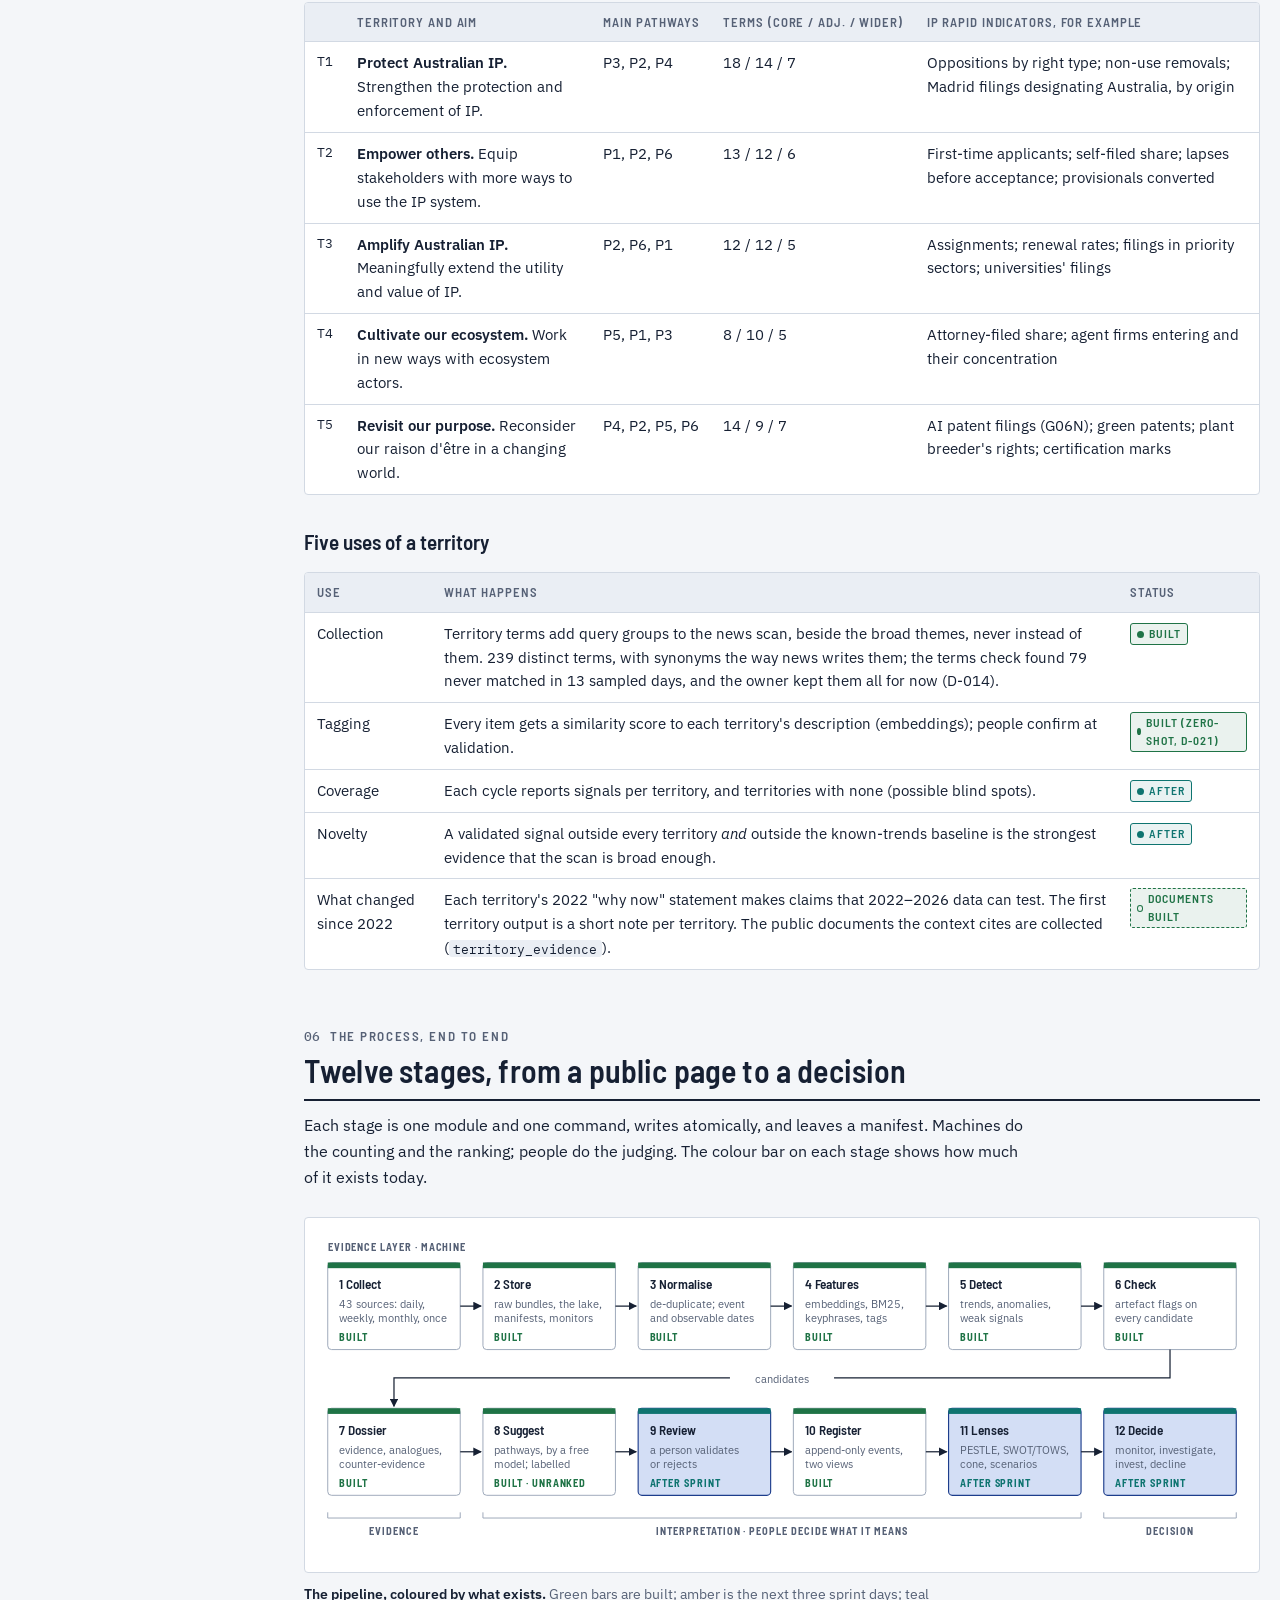
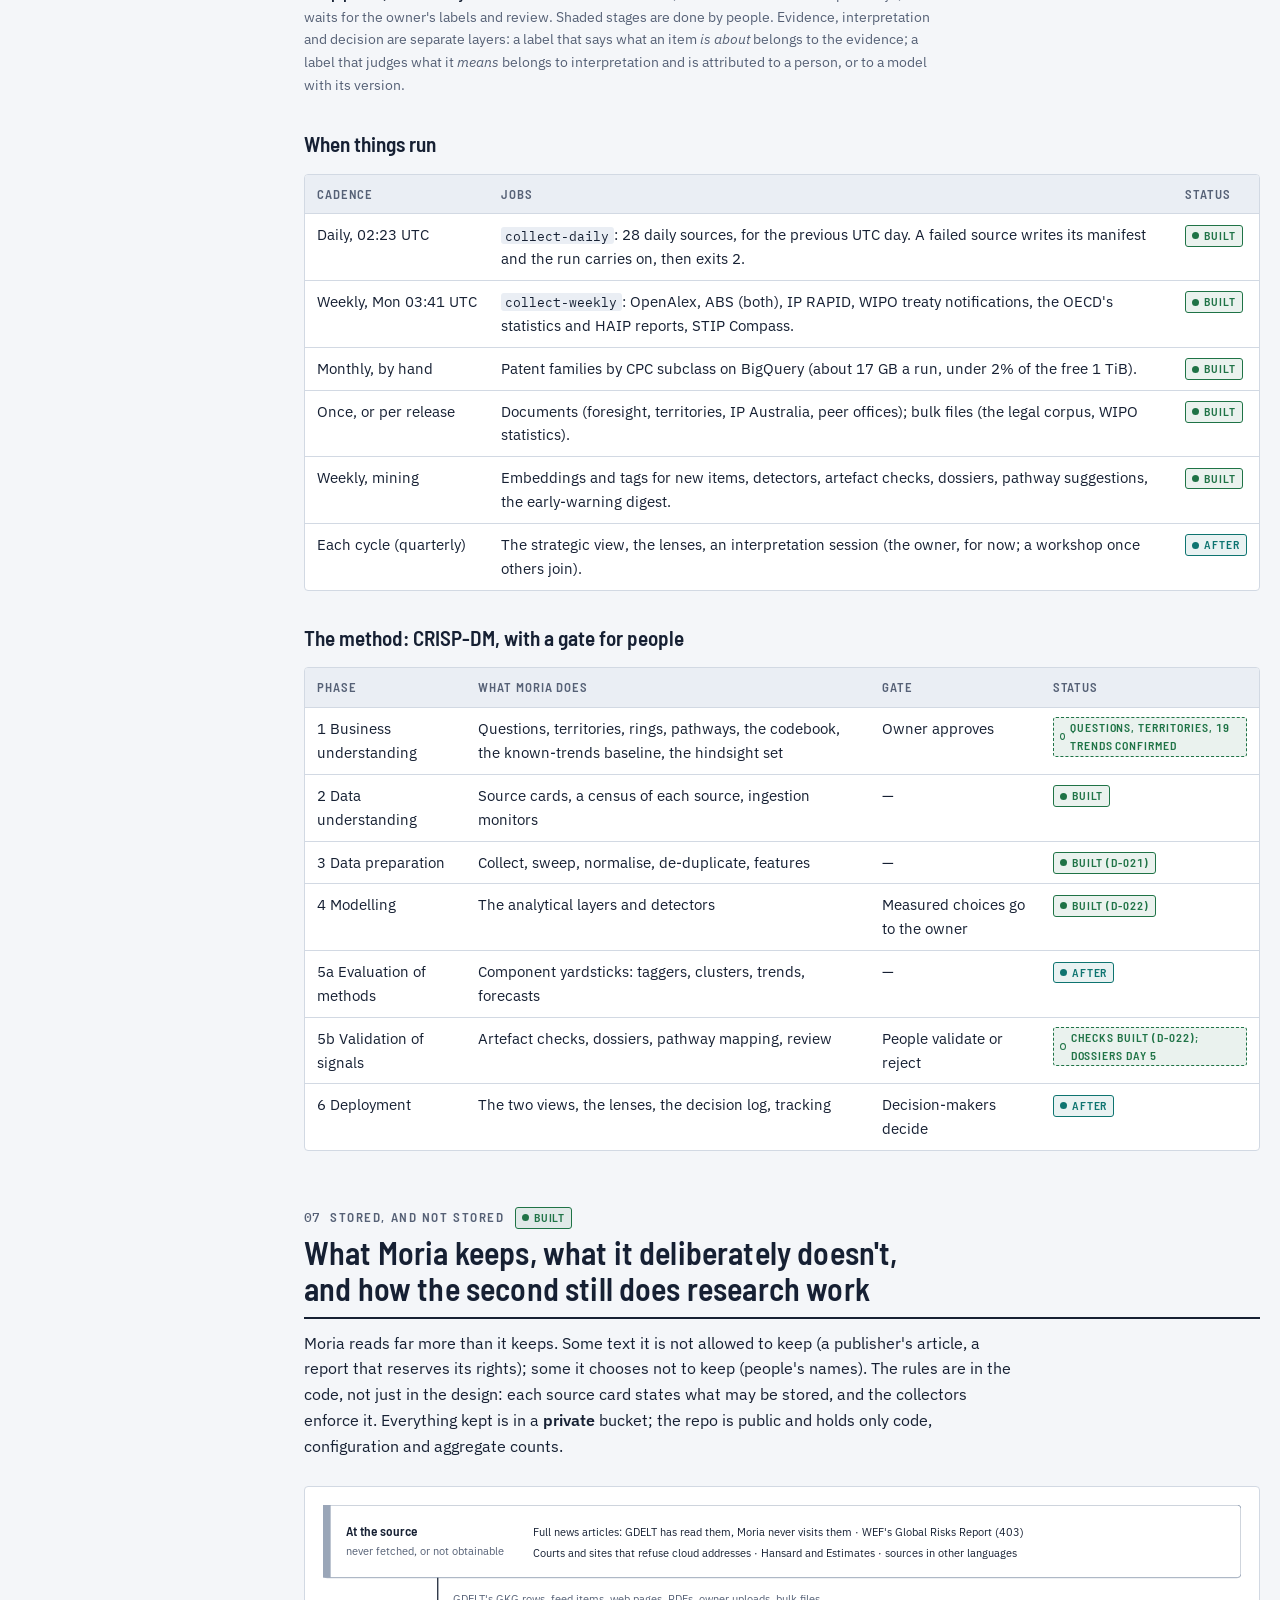
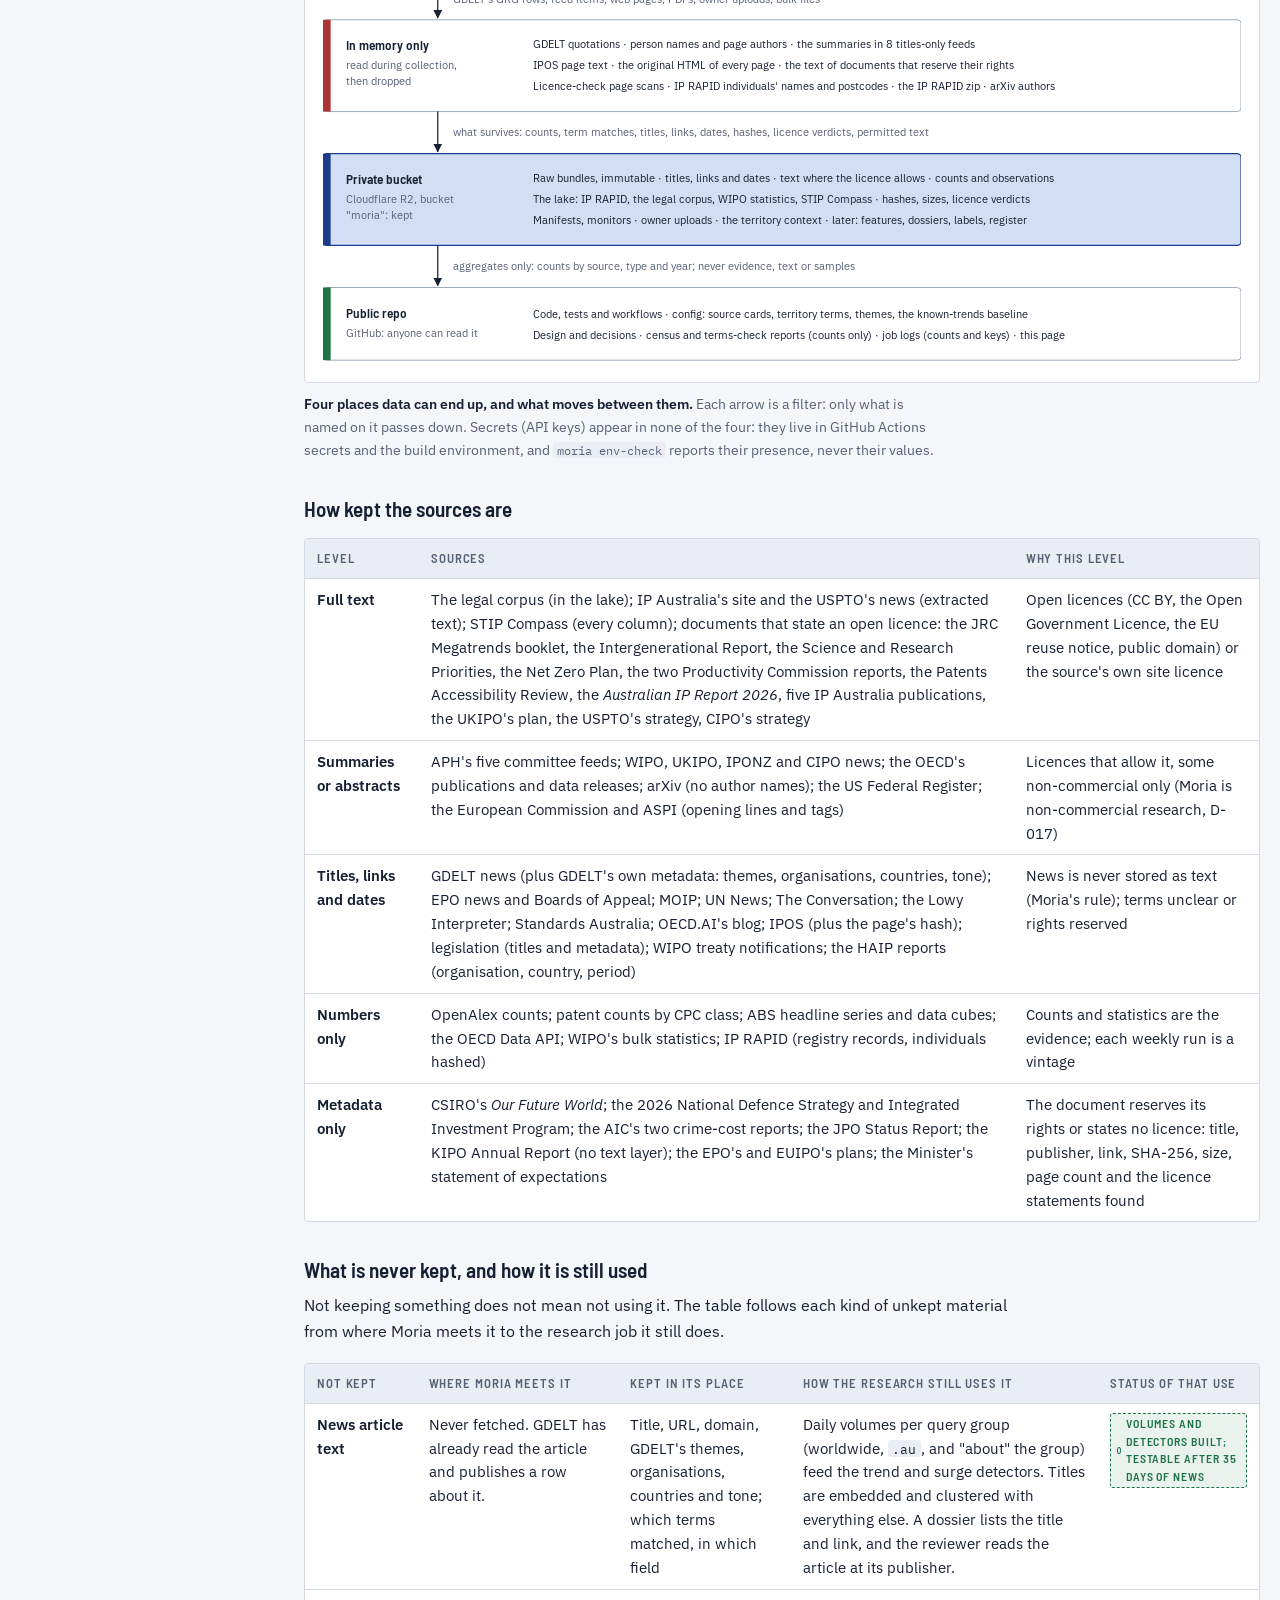
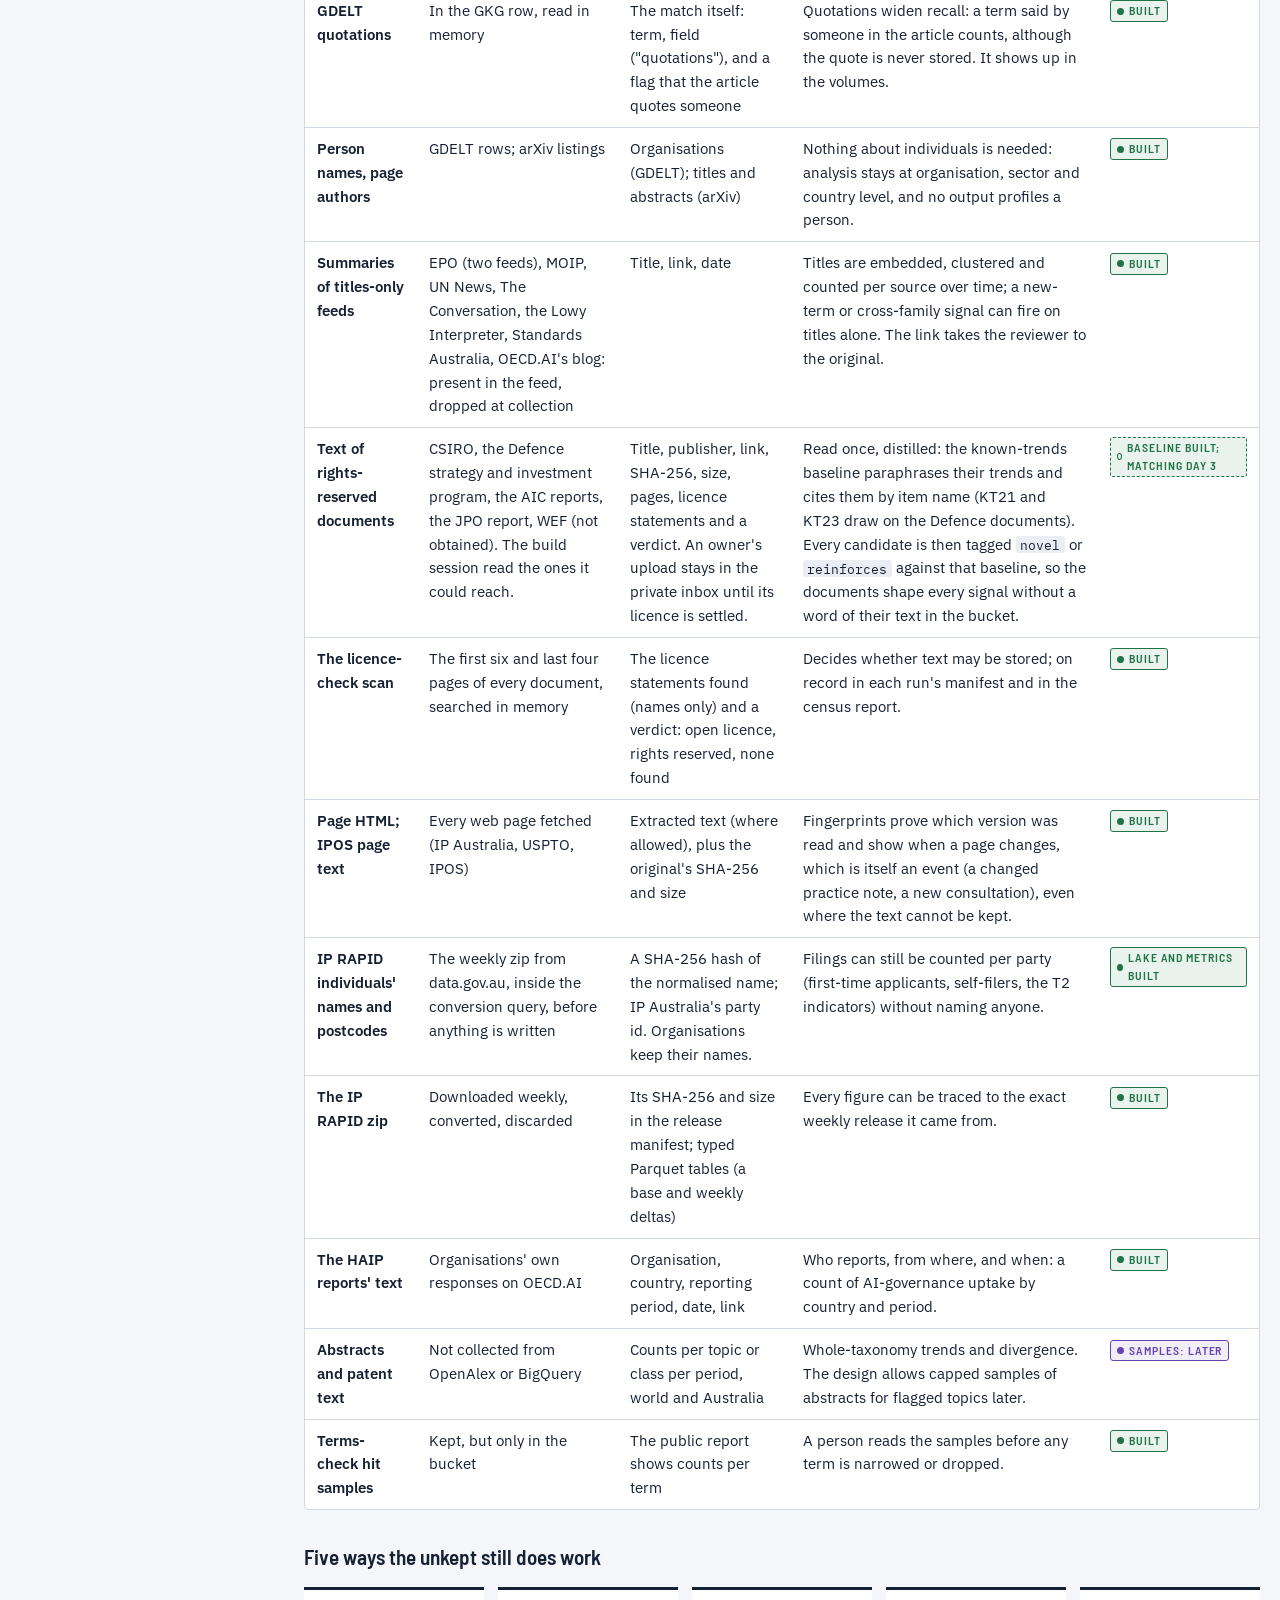
==== commit 4859a917: "The dashboard (D-030): public counts on GitHub Pages, the signals from a private file read in the br" ====
--- a/index.html
+++ b/index.html
@@ -288,6 +288,7 @@
 dl.gloss dd { margin: 0; min-width: 0; }
 @media (max-width: 640px) { dl.gloss { grid-template-columns: minmax(0, 1fr); gap: 2px; } dl.gloss dd { margin-bottom: 10px; } }
 
+.dash-link { padding: 12px 16px; border-radius: 10px; background: var(--core-t); border-left: 4px solid var(--core); }
 footer { margin-top: 64px; padding-top: 18px; border-top: 1px solid var(--line); font-size: 0.86rem; color: var(--muted); max-width: 86ch; }
 </style>
 </head>
@@ -300,6 +301,7 @@
   <details open id="toc-details">
     <summary>Contents</summary>
     <ol>
+      <li><a href="dashboard/">The dashboard (findings) &rarr;</a></li>
       <li><a href="#purpose">Purpose</a></li>
       <li><a href="#questions">The questions</a></li>
       <li><a href="#rings">Three rings</a></li>
@@ -330,6 +332,8 @@
   trends, accelerations, anomalies and weak signals, checks each candidate for false alarms, and puts the survivors in
   front of a person, who decides what is real. Validated signals are then read through PESTLE, SWOT/TOWS and a Futures
   Cone, and every finding stays traceable to its evidence.</p>
+  <p class="dash-link"><a href="dashboard/"><strong>Open the dashboard</strong></a>: explore what the latest scan found,
+  how each candidate was ranked, the evidence behind it and how far to trust it, with every statistic explained.</p>
   <p>This page describes the system's intended end state and marks, everywhere, how much of it exists today.
   <strong>On 13 October 2026 the collection machinery is built and running</strong> (days 1 and 2 of a five-day
   sprint, a cleanup of the first source tier, and a widening of sources). The mining, review and lens stages are
